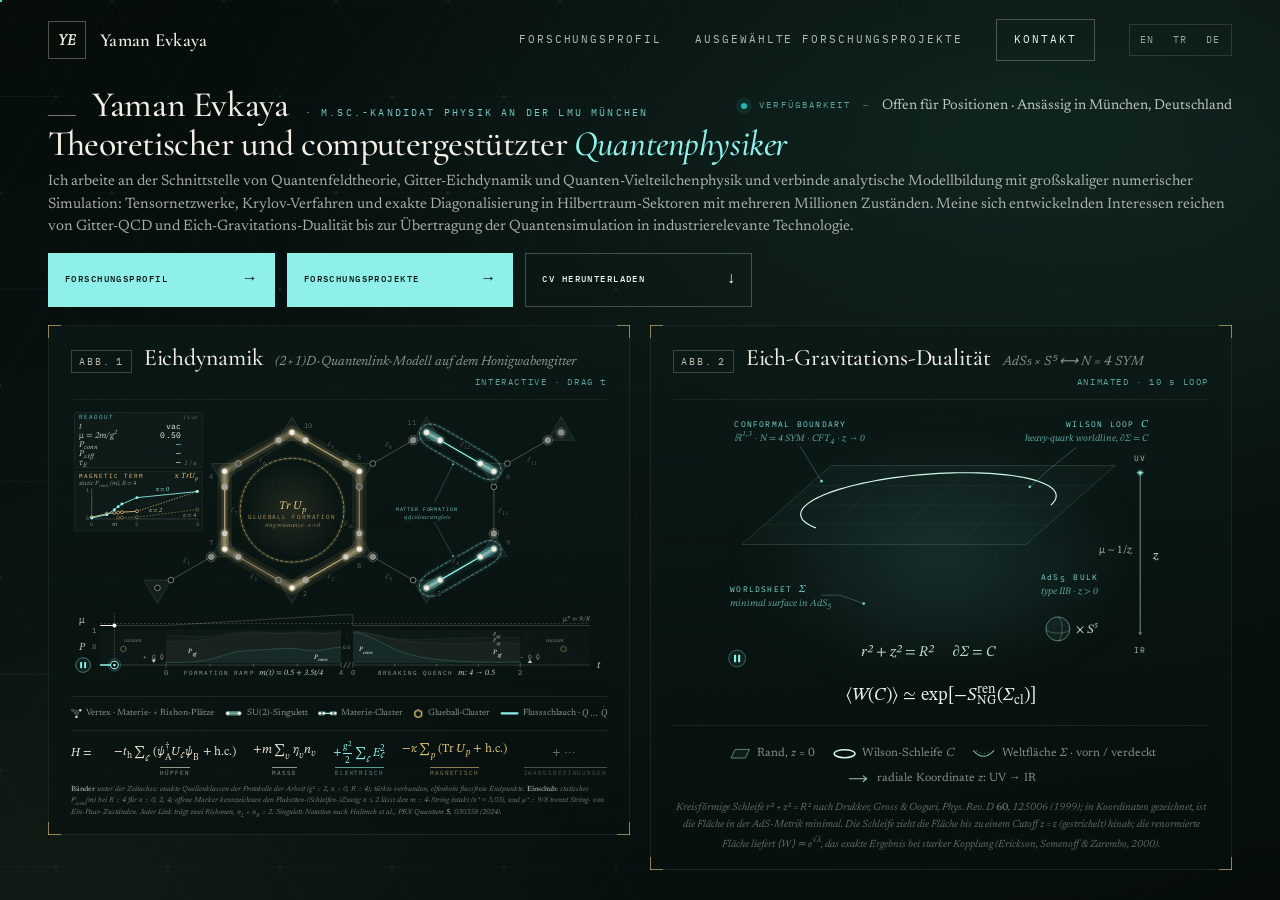
==== de/index.html @ 21b68037 "One-screen landing with EN/TR/DE pages and language switch" ====
<!doctype html>
<html lang="de">
  <head>
    <meta charset="utf-8" />
    <meta name="viewport" content="width=device-width, initial-scale=1" />
    <meta
      name="description"
      content="Yaman Evkaya ist theoretischer und computergestützter Quantenphysiker und arbeitet an nicht-abelscher Gitter-Eichdynamik, Quanten-Vielteilchensimulation und verlässlicher Quantentechnologie."
    />
    <meta name="theme-color" content="#08110f" />
    <meta name="author" content="Yaman Evkaya" />
    <meta property="og:type" content="website" />
    <meta property="og:locale" content="de_DE" />
    <meta property="og:title" content="Yaman Evkaya — Quantenphysik & Wissenschaftliches Rechnen" />
    <meta
      property="og:description"
      content="Forschung zu Gitter-Eichdynamik, Tensornetzwerken, Quanteninformation und wissenschaftlichem Rechnen."
    />
    <meta property="og:url" content="https://yevkaya.com/de/" />
    <meta property="og:image" content="https://yevkaya.com/assets/images/social-card.png" />
    <link rel="alternate" hreflang="en" href="https://yevkaya.com/" />
    <link rel="alternate" hreflang="tr" href="https://yevkaya.com/tr/" />
    <link rel="alternate" hreflang="de" href="https://yevkaya.com/de/" />
    <link rel="alternate" hreflang="x-default" href="https://yevkaya.com/" />
    <link rel="canonical" href="https://yevkaya.com/de/" />
    <meta property="og:image:width" content="1200" />
    <meta property="og:image:height" content="630" />
    <meta name="twitter:card" content="summary_large_image" />
    <title>Yaman Evkaya — Theoretische & Computergestützte Quantenphysik</title>
    <link rel="icon" href="../assets/images/favicon.svg" type="image/svg+xml" />
    <link rel="icon" href="../assets/images/favicon-32.png" type="image/png" sizes="32x32" />
    <link rel="apple-touch-icon" href="../assets/images/apple-touch-icon.png" />
    <link rel="stylesheet" href="../styles.css?v=20261109-1" />
    <script type="application/ld+json">
      {
        "@context": "https://schema.org",
        "@type": "Person",
        "name": "Yaman Evkaya",
        "jobTitle": "Theoretischer und computergestützter Quantenphysiker",
        "affiliation": {
          "@type": "CollegeOrUniversity",
          "name": "Ludwig-Maximilians-Universität München"
        },
        "sameAs": [
          "https://github.com/yevkaya",
          "https://www.linkedin.com/in/yevkaya"
        ],
        "knowsAbout": [
          "Quanten-Vielteilchenphysik",
          "Gittereichtheorie",
          "Tensornetzwerke",
          "Quantensimulation",
          "Quanteninformation",
          "Wissenschaftliches Rechnen"
        ]
      }
    </script>
  </head>
  <body>
    <a class="skip-link" href="#main">Zum Inhalt springen</a>
    <div class="page-progress" aria-hidden="true"><span></span></div>

    <header class="site-header" data-header>
      <a class="wordmark" href="#top" aria-label="Yaman Evkaya, Startseite">
        <span class="wordmark-mark" aria-hidden="true">YE</span>
        <span class="wordmark-text">Yaman Evkaya</span>
      </a>
      <button class="menu-toggle" type="button" aria-expanded="false" aria-controls="site-nav"><span></span><span></span><span></span> <span class="sr-only">Navigation öffnen</span></button>
      <nav id="site-nav" class="site-nav" aria-label="Hauptnavigation">
        <a href="#profile">Forschungsprofil</a>
        <a href="#work">Ausgewählte Forschungsprojekte</a>
        <a class="nav-cta" href="#contact" data-contact aria-haspopup="dialog">Kontakt</a>
        <div class="lang-switch" aria-label="Sprache"><a href="../" lang="en" hreflang="en">EN</a><a href="../tr/" lang="tr" hreflang="tr">TR</a><a href="../de/" lang="de" hreflang="de" aria-current="page">DE</a></div>
      </nav>
    </header>

    <main id="main">
      <section class="hero" id="top" aria-labelledby="hero-title">
        <canvas class="lattice-canvas" aria-hidden="true"></canvas>
        <div class="hero-grid shell">
          <div class="hero-copy reveal">
            <p class="eyebrow"><span aria-hidden="true"></span> <strong>Yaman Evkaya</strong> <small>· M.Sc.-Kandidat Physik an der LMU München</small></p>
            <h1 id="hero-title">Theoretischer und computergestützter <em>Quantenphysiker</em></h1>
            <p class="hero-intro">Ich arbeite an der Schnittstelle von Quantenfeldtheorie, Gitter-Eichdynamik und Quanten-Vielteilchenphysik und verbinde analytische Modellbildung mit großskaliger numerischer Simulation: Tensornetzwerke, Krylov-Verfahren und exakte Diagonalisierung in Hilbertraum-Sektoren mit mehreren Millionen Zuständen. Meine sich entwickelnden Interessen reichen von Gitter-QCD und Eich-Gravitations-Dualität bis zur Übertragung der Quantensimulation in industrierelevante Technologie.</p>
            <div class="hero-actions">
              <a class="button button-primary" href="#profile">Forschungsprofil <span aria-hidden="true">→</span></a>
              <a class="button button-primary" href="#work">Forschungsprojekte <span aria-hidden="true">→</span></a>
              <a class="button button-ghost" href="../assets/documents/Yaman-Evkaya-CV.pdf" target="_blank" rel="noopener">CV herunterladen <span aria-hidden="true">↓</span></a>
            </div>
            <p class="hero-status"><span class="signal-dot" aria-hidden="true"></span><span class="hero-status-k">Verfügbarkeit</span><span>Offen für Positionen · Ansässig in München, Deutschland</span></p>
          </div>

          <div class="hero-theory-visual reveal" aria-label="Forschungsschemata: endliche Eichdynamik und Holographie">
            <section class="theory-panel flux-block" aria-labelledby="flux-panel-title">
              <header class="diagram-header">
                <p class="diagram-eyebrow">Abb.&#8201;1</p>
                <h3 id="flux-panel-title">Eichdynamik</h3>
                <p class="diagram-context">(2+1)D-Quantenlink-Modell auf dem Honigwabengitter</p>
              </header>
              <figure class="flux-c2">
                <div class="f1-stage"><svg class="f1-layer f1-under" viewBox="0 0 620 322" aria-hidden="true" focusable="false"><defs><radialGradient id="f1-plaq-g"><stop offset="0" stop-color="#e2c27e" stop-opacity=".12"/><stop offset="1" stop-color="#e2c27e" stop-opacity="0"/></radialGradient></defs><g id="f1-rgA" class="f1-rg" style="opacity:0.000"><circle cx="255.66" cy="115.87" r="58" fill="url(#f1-plaq-g)"/><path class="f1-rg-g1" d="M177.83 160.81 L255.66 205.74 L333.49 160.81 L333.49 70.94 L255.66 26 L177.83 70.94 L177.83 160.81 Z"/><path class="f1-rg-g2" d="M177.83 160.81 L255.66 205.74 L333.49 160.81 L333.49 70.94 L255.66 26 L177.83 70.94 L177.83 160.81 Z"/></g><g id="f1-rgB" class="f1-rg" style="opacity:0.000"><circle cx="411.32" cy="115.87" r="58" fill="url(#f1-plaq-g)"/><path class="f1-rg-g1" d="M333.49 160.81 L411.32 205.74 L489.15 160.81 L489.15 70.94 L411.32 26 L333.49 70.94 L333.49 160.81 Z"/><path class="f1-rg-g2" d="M333.49 160.81 L411.32 205.74 L489.15 160.81 L489.15 70.94 L411.32 26 L333.49 70.94 L333.49 160.81 Z"/></g><g class="f1-bondglow"><g id="f1-kg6" class="f1-kg" style="opacity:0.000"><path class="f1-kg1" d="M193.42 61.94 L240.07 35"/><path class="f1-kg2" d="M193.42 61.94 L240.07 35"/></g><g id="f1-kg4" class="f1-kg" style="opacity:0.000"><path class="f1-kg1" d="M426.91 196.74 L473.56 169.8"/><path class="f1-kg2" d="M426.91 196.74 L473.56 169.8"/></g></g></svg><svg class="f1-layer f1-tglow" viewBox="0 0 620 322" aria-hidden="true" focusable="false" id="f1-tube" style="opacity:0.202"><g id="f1-kg1" class="f1-kg" style="opacity:1.000"><path class="f1-kg1" d="M115.59 196.74 L162.24 169.8"/><path class="f1-kg2" d="M115.59 196.74 L162.24 169.8"/></g><g id="f1-kg3" class="f1-kg" style="opacity:0.000"><path class="f1-kg1" d="M240.07 196.74 L193.42 169.8"/><path class="f1-kg2" d="M240.07 196.74 L193.42 169.8"/></g><g id="f1-kg2" class="f1-kg" style="opacity:1.000"><path class="f1-kg1" d="M271.25 196.74 L317.9 169.8"/><path class="f1-kg2" d="M271.25 196.74 L317.9 169.8"/></g><g id="f1-kg10" class="f1-kg" style="opacity:0.000"><path class="f1-kg1" d="M333.49 88.94 L333.49 142.81"/><path class="f1-kg2" d="M333.49 88.94 L333.49 142.81"/></g><g id="f1-kg8" class="f1-kg" style="opacity:1.000"><path class="f1-kg1" d="M349.08 61.94 L395.73 35"/><path class="f1-kg2" d="M349.08 61.94 L395.73 35"/></g><g id="f1-kg12" class="f1-kg" style="opacity:0.000"><path class="f1-kg1" d="M473.56 61.94 L426.91 35"/><path class="f1-kg2" d="M473.56 61.94 L426.91 35"/></g><g id="f1-kg11" class="f1-kg" style="opacity:1.000"><path class="f1-kg1" d="M504.74 61.94 L551.39 35"/><path class="f1-kg2" d="M504.74 61.94 L551.39 35"/></g></svg><svg class="f1" viewBox="0 0 620 322" role="group" aria-labelledby="f1-title" aria-describedby="f1-desc"><title id="f1-title">Fig. 1 — colour-singlet clusters, flux-tube formation and string breaking on the C2 patch</title><desc id="f1-desc">Interactive figure on the C2 honeycomb patch in the colour-singlet notation of Halimeh et al. (PRX Quantum 5, 030358, 2024): each vertex is a triangle of sites with the matter site in the centre and one rishon site per link end at the corners; a lobe joining two sites of a vertex is an SU(2) colour singlet, a halo marks a doubly occupied site. A draggable time axis runs through a full cycle. In the vacuum a glueball cluster, six singlets around one hexagon swapped between two coverings by the plaquette term Tr U_p, sits next to two matter clusters, quark-antiquark singlet pairs across one link. Static sources Q and Q-bar are then placed by hand at the two tips; they pin the ring into matter clusters. During the formation ramp m(t) = 0.5 + 3.5 t/4 the off-corridor clusters annihilate and the corridor clusters join, pair by pair, into one flux tube: a chain of rishon singlets from Q to Q-bar. After the breaking quench m: 4 to 0.5 a vacuum pair cuts the chain, the pieces shrink onto the screened sources, the matter clusters return; once the sources are removed the glueball cluster resonates again. Under the axis, stacked bands give the exact source-class probabilities of the thesis protocols at R = 4; an inset shows the static connection probability for plaquette couplings kappa = 0, 2, 4.</desc><defs><radialGradient id="f1-burst-g"><stop offset="0" stop-color="#f2fffd" stop-opacity=".95"/><stop offset=".4" stop-color="#8ff0ea" stop-opacity=".35"/><stop offset="1" stop-color="#8ff0ea" stop-opacity="0"/></radialGradient><clipPath id="f1-elapsed"><rect id="f1-elapsed-r" x="31" y="230" width="420.88" height="70"/></clipPath></defs><g class="f1-ro"><rect class="f1-panel" x="4" y="3" width="148" height="64" rx="1.5"/><text class="f1-ro-h" x="9" y="10.2" text-anchor="start">READOUT</text><text class="f1-ro-hs" x="147" y="10.2" text-anchor="end">live</text><text class="f1-ro-k" x="9" y="21.5" text-anchor="start">t</text><text class="f1-ro-v" x="128" y="21.5" text-anchor="end" id="f1-ro-t">1.30</text><text class="f1-ro-k" x="9" y="32.1" text-anchor="start">µ = 2m/g<tspan class="f1-sub" dy="-4.4">2</tspan><tspan dy="4.4"> </tspan></text><text class="f1-ro-v" x="128" y="32.1" text-anchor="end" id="f1-ro-mu">0.50</text><text class="f1-ro-k" x="9" y="42.7" text-anchor="start">P<tspan class="f1-sub" dy="2.6">conn</tspan><tspan dy="-2.6"> </tspan></text><text class="f1-ro-v f1-ro-vc" x="128" y="42.7" text-anchor="end" id="f1-ro-pc">0.061</text><text class="f1-ro-k" x="9" y="53.3" text-anchor="start">P<tspan class="f1-sub" dy="2.6">≥1ff</tspan><tspan dy="-2.6"> </tspan></text><text class="f1-ro-v f1-ro-vf" x="128" y="53.3" text-anchor="end" id="f1-ro-pf">0.707</text><text class="f1-ro-k" x="9" y="63.9" text-anchor="start">τ<tspan class="f1-sub" dy="2.6">E</tspan><tspan dy="-2.6"> </tspan></text><text class="f1-ro-v" x="128" y="63.9" text-anchor="end" id="f1-ro-tau">0.235</text><text class="f1-ro-u" x="131" y="63.9" text-anchor="start">J/a</text></g><g class="f1-kin"><rect class="f1-panel" x="4" y="71" width="148" height="69" rx="1.5"/><text class="f1-kin-h" x="9" y="78.5" text-anchor="start">MAGNETIC TERM</text><text class="f1-kin-hm" x="147" y="78.5" text-anchor="end">κ TrU<tspan class="f1-sub" dy="2.6">p</tspan><tspan dy="-2.6"> </tspan></text><text class="f1-kin-s" x="9" y="87" text-anchor="start">static P<tspan class="f1-sub" dy="2.6">conn</tspan><tspan dy="-2.6"> </tspan>(m), R = 4</text><path class="f1-kin-ax" d="M24 92 L24 126 L146 126"/><path class="f1-kin-half" d="M24 109 L146 109"/><text class="f1-kin-n" x="21" y="94.4" text-anchor="end">1</text><text class="f1-kin-n" x="21" y="127.6" text-anchor="end">0</text><path class="f1-kin-ax" d="M24 126 L24 128"/><text class="f1-kin-n" x="24" y="134.5" text-anchor="middle">½</text><path class="f1-kin-ax" d="M76.29 126 L76.29 128"/><text class="f1-kin-n" x="76.29" y="134.5" text-anchor="middle">2</text><path class="f1-kin-ax" d="M146 126 L146 128"/><text class="f1-kin-n" x="146" y="134.5" text-anchor="middle">4</text><text class="f1-kin-m" x="50.14" y="134.5" text-anchor="middle">m</text><path class="f1-kin-k4" d="M54.5 124.43 L58.86 124.4"/><path class="f1-kin-k4" d="M58.86 124.4 L76.29 123.97"/><path class="f1-kin-k4" d="M76.29 123.97 L146 115.19"/><circle class="f1-kin-k4-d is-p" cx="54.5" cy="124.43" r="1.7"/><circle class="f1-kin-k4-d is-p" cx="58.86" cy="124.4" r="1.7"/><circle class="f1-kin-k4-d is-p" cx="76.29" cy="123.97" r="1.7"/><circle class="f1-kin-k4-d is-p" cx="146" cy="115.19" r="1.7"/><path class="f1-kin-k2" d="M24 123.93 L41.43 119.89"/><path class="f1-kin-k2" d="M41.43 119.89 L50.14 118.96"/><path class="f1-kin-k2" d="M50.14 118.96 L54.5 118.57"/><path class="f1-kin-k2" d="M54.5 118.57 L58.86 118.22"/><path class="f1-kin-k2" d="M58.86 118.22 L76.29 117.14"/><path class="f1-kin-k2 is-switch" d="M76.29 117.14 L146 94.33"/><circle class="f1-kin-k2-d is-p" cx="24" cy="123.93" r="1.7"/><circle class="f1-kin-k2-d is-p" cx="41.43" cy="119.89" r="1.7"/><circle class="f1-kin-k2-d is-p" cx="50.14" cy="118.96" r="1.7"/><circle class="f1-kin-k2-d is-p" cx="54.5" cy="118.57" r="1.7"/><circle class="f1-kin-k2-d is-p" cx="58.86" cy="118.22" r="1.7"/><circle class="f1-kin-k2-d is-p" cx="76.29" cy="117.14" r="1.7"/><circle class="f1-kin-k2-d is-e" cx="146" cy="94.33" r="1.7"/><path class="f1-kin-k0" d="M24 125.01 L41.43 121.12"/><path class="f1-kin-k0" d="M41.43 121.12 L50.14 115.29"/><path class="f1-kin-k0" d="M50.14 115.29 L54.5 111.87"/><path class="f1-kin-k0" d="M54.5 111.87 L58.86 108.82"/><path class="f1-kin-k0" d="M58.86 108.82 L76.29 101.38"/><path class="f1-kin-k0" d="M76.29 101.38 L146 94.32"/><circle class="f1-kin-k0-d is-e" cx="24" cy="125.01" r="1.7"/><circle class="f1-kin-k0-d is-e" cx="41.43" cy="121.12" r="1.7"/><circle class="f1-kin-k0-d is-e" cx="50.14" cy="115.29" r="1.7"/><circle class="f1-kin-k0-d is-e" cx="54.5" cy="111.87" r="1.7"/><circle class="f1-kin-k0-d is-e" cx="58.86" cy="108.82" r="1.7"/><circle class="f1-kin-k0-d is-e" cx="76.29" cy="101.38" r="1.7"/><circle class="f1-kin-k0-d is-e" cx="146" cy="94.32" r="1.7"/><text class="f1-kin-l f1-kin-l0" x="105.91" y="94.24" text-anchor="middle">κ = 0</text><text class="f1-kin-l f1-kin-l2" x="97.2" y="117.5" text-anchor="middle">κ = 2</text><text class="f1-kin-l f1-kin-l4" x="144.5" y="123.79" text-anchor="end">κ = 4</text><path id="f1-kin-mk" class="f1-kin-mk" d="M24 91 L24 126"/></g><g class="f1-tris"><path class="f1-tri" d="M84.41 196.74 L115.59 196.74 L100 223.74 Z"/><path class="f1-tri" d="M177.83 142.81 L162.24 169.81 L193.42 169.81 Z"/><path class="f1-tri" d="M240.07 196.74 L271.25 196.74 L255.66 223.74 Z"/><path class="f1-tri" d="M333.49 142.81 L317.9 169.81 L349.08 169.81 Z"/><path class="f1-tri" d="M395.73 196.74 L426.91 196.74 L411.32 223.74 Z"/><path class="f1-tri" d="M489.15 142.81 L473.56 169.81 L504.74 169.81 Z"/><path class="f1-tri" d="M162.24 61.94 L193.42 61.94 L177.83 88.94 Z"/><path class="f1-tri" d="M317.9 61.94 L349.08 61.94 L333.49 88.94 Z"/><path class="f1-tri" d="M473.56 61.94 L504.74 61.94 L489.15 88.94 Z"/><path class="f1-tri" d="M255.66 8 L240.07 35 L271.25 35 Z"/><path class="f1-tri" d="M411.32 8 L395.73 35 L426.91 35 Z"/><path class="f1-tri" d="M566.98 8 L551.39 35 L582.57 35 Z"/></g><g class="f1-links"><path class="f1-lk" d="M115.59 196.74 L162.24 169.8"/><path class="f1-lk" d="M240.07 196.74 L193.42 169.8"/><path class="f1-lk" d="M271.25 196.74 L317.9 169.8"/><path class="f1-lk" d="M395.73 196.74 L349.08 169.8"/><path class="f1-lk" d="M426.91 196.74 L473.56 169.8"/><path class="f1-lk" d="M177.83 88.94 L177.83 142.81"/><path class="f1-lk" d="M333.49 88.94 L333.49 142.81"/><path class="f1-lk" d="M489.15 88.94 L489.15 142.81"/><path class="f1-lk" d="M193.42 61.94 L240.07 35"/><path class="f1-lk" d="M317.9 61.94 L271.25 35"/><path class="f1-lk" d="M349.08 61.94 L395.73 35"/><path class="f1-lk" d="M473.56 61.94 L426.91 35"/><path class="f1-lk" d="M504.74 61.94 L551.39 35"/></g><g class="f1-aks"><path id="f1-ak1t" class="f1-ak f1-ak-t" d="M115.59 196.74 L162.24 169.8" style="opacity:1.000"/><path id="f1-ak3t" class="f1-ak f1-ak-t" d="M240.07 196.74 L193.42 169.8" style="opacity:0.000"/><path id="f1-ak2t" class="f1-ak f1-ak-t" d="M271.25 196.74 L317.9 169.8" style="opacity:1.000"/><path id="f1-ak10t" class="f1-ak f1-ak-t" d="M333.49 88.94 L333.49 142.81" style="opacity:0.000"/><path id="f1-ak8t" class="f1-ak f1-ak-t" d="M349.08 61.94 L395.73 35" style="opacity:1.000"/><path id="f1-ak12t" class="f1-ak f1-ak-t" d="M473.56 61.94 L426.91 35" style="opacity:0.000"/><path id="f1-ak11t" class="f1-ak f1-ak-t" d="M504.74 61.94 L551.39 35" style="opacity:1.000"/><path id="f1-ak6t" class="f1-ak f1-ak-t" d="M193.42 61.94 L240.07 35" style="opacity:0.000"/><path id="f1-ak4t" class="f1-ak f1-ak-t" d="M426.91 196.74 L473.56 169.8" style="opacity:0.000"/><path id="f1-ak3g" class="f1-ak f1-ak-g" d="M240.07 196.74 L193.42 169.8" style="opacity:0.000"/><path id="f1-ak2g" class="f1-ak f1-ak-g" d="M271.25 196.74 L317.9 169.8" style="opacity:0.000"/><path id="f1-ak10g" class="f1-ak f1-ak-g" d="M333.49 88.94 L333.49 142.81" style="opacity:0.000"/><path id="f1-ak9g" class="f1-ak f1-ak-g" d="M317.9 61.94 L271.25 35" style="opacity:0.000"/><path id="f1-ak6g" class="f1-ak f1-ak-g" d="M193.42 61.94 L240.07 35" style="opacity:0.000"/><path id="f1-ak7g" class="f1-ak f1-ak-g" d="M177.83 88.94 L177.83 142.81" style="opacity:0.000"/><path id="f1-ak4g" class="f1-ak f1-ak-g" d="M426.91 196.74 L473.56 169.8" style="opacity:0.000"/><path id="f1-ak12g" class="f1-ak f1-ak-g" d="M473.56 61.94 L426.91 35" style="opacity:0.000"/><path id="f1-ak5g" class="f1-ak f1-ak-g" d="M395.73 196.74 L349.08 169.8" style="opacity:0.000"/><path id="f1-ak13g" class="f1-ak f1-ak-g" d="M489.15 88.94 L489.15 142.81" style="opacity:0.000"/><path id="f1-ak8g" class="f1-ak f1-ak-g" d="M349.08 61.94 L395.73 35" style="opacity:0.000"/></g><g id="f1-lflash" class="f1-lflash" style="opacity:0.000"><path class="f1-link-flash" d="M115.59 196.74 L162.24 169.8"/><path class="f1-link-flash" d="M240.07 196.74 L193.42 169.8"/><path class="f1-link-flash" d="M271.25 196.74 L317.9 169.8"/><path class="f1-link-flash" d="M395.73 196.74 L349.08 169.8"/><path class="f1-link-flash" d="M426.91 196.74 L473.56 169.8"/><path class="f1-link-flash" d="M177.83 88.94 L177.83 142.81"/><path class="f1-link-flash" d="M333.49 88.94 L333.49 142.81"/><path class="f1-link-flash" d="M489.15 88.94 L489.15 142.81"/><path class="f1-link-flash" d="M193.42 61.94 L240.07 35"/><path class="f1-link-flash" d="M317.9 61.94 L271.25 35"/><path class="f1-link-flash" d="M349.08 61.94 L395.73 35"/><path class="f1-link-flash" d="M473.56 61.94 L426.91 35"/><path class="f1-link-flash" d="M504.74 61.94 L551.39 35"/></g><g id="f1-iflash" class="f1-iflash" style="opacity:0.000"><path class="f1-link-iflash" d="M115.59 196.74 L162.24 169.8"/><path class="f1-link-iflash" d="M271.25 196.74 L317.9 169.8"/><path class="f1-link-iflash" d="M349.08 61.94 L395.73 35"/><path class="f1-link-iflash" d="M504.74 61.94 L551.39 35"/></g><g id="f1-wflash" class="f1-iflash" style="opacity:0.000"><path class="f1-link-iflash" d="M115.59 196.74 L162.24 169.8"/><path class="f1-link-iflash" d="M240.07 196.74 L193.42 169.8"/><path class="f1-link-iflash" d="M271.25 196.74 L317.9 169.8"/><path class="f1-link-iflash" d="M333.49 88.94 L333.49 142.81"/><path class="f1-link-iflash" d="M349.08 61.94 L395.73 35"/><path class="f1-link-iflash" d="M473.56 61.94 L426.91 35"/><path class="f1-link-iflash" d="M504.74 61.94 L551.39 35"/></g><g class="f1-lobes"><g id="f1-lb-2a"><g id="f1-lb-2a-t" class="f1-lb f1-lb-t" style="opacity:1.000"><path class="f1-lo" d="M271.25 196.74L255.66 205.74"/><path class="f1-lm" d="M271.25 196.74L255.66 205.74"/><path class="f1-lc" d="M271.25 196.74L255.66 205.74"/></g><g id="f1-lb-2a-g" class="f1-lb f1-lb-g" style="opacity:0.000"><path class="f1-lo" d="M271.25 196.74L255.66 205.74"/><path class="f1-lm" d="M271.25 196.74L255.66 205.74"/><path class="f1-lc" d="M271.25 196.74L255.66 205.74"/></g></g><g id="f1-lb-7a"><g id="f1-lb-7a-t" class="f1-lb f1-lb-t" style="opacity:1.000"><path class="f1-lo" d="M162.24 169.80L177.83 160.81"/><path class="f1-lm" d="M162.24 169.80L177.83 160.81"/><path class="f1-lc" d="M162.24 169.80L177.83 160.81"/></g><g id="f1-lb-7a-g" class="f1-lb f1-lb-g" style="opacity:0.000"><path class="f1-lo" d="M162.24 169.80L177.83 160.81"/><path class="f1-lm" d="M162.24 169.80L177.83 160.81"/><path class="f1-lc" d="M162.24 169.80L177.83 160.81"/></g></g><g id="f1-lb-5a"><g id="f1-lb-5a-t" class="f1-lb f1-lb-t" style="opacity:1.000"><path class="f1-lo" d="M349.08 61.94L333.49 70.94"/><path class="f1-lm" d="M349.08 61.94L333.49 70.94"/><path class="f1-lc" d="M349.08 61.94L333.49 70.94"/></g><g id="f1-lb-5a-g" class="f1-lb f1-lb-g" style="opacity:0.000"><path class="f1-lo" d="M349.08 61.94L333.49 70.94"/><path class="f1-lm" d="M349.08 61.94L333.49 70.94"/><path class="f1-lc" d="M349.08 61.94L333.49 70.94"/></g></g><g id="f1-lb-8a"><g id="f1-lb-8a-t" class="f1-lb f1-lb-t" style="opacity:1.000"><path class="f1-lo" d="M317.90 169.80L333.49 160.81"/><path class="f1-lm" d="M317.90 169.80L333.49 160.81"/><path class="f1-lc" d="M317.90 169.80L333.49 160.81"/></g><g id="f1-lb-8a-g" class="f1-lb f1-lb-g" style="opacity:0.000"><path class="f1-lo" d="M317.90 169.80L333.49 160.81"/><path class="f1-lm" d="M317.90 169.80L333.49 160.81"/><path class="f1-lc" d="M317.90 169.80L333.49 160.81"/></g></g><g id="f1-lb-4a"><g id="f1-lb-4a-t" class="f1-lb f1-lb-t" style="opacity:0.000"><path class="f1-lo" d="M177.83 70.94L193.42 61.94"/><path class="f1-lm" d="M177.83 70.94L193.42 61.94"/><path class="f1-lc" d="M177.83 70.94L193.42 61.94"/></g><g id="f1-lb-4a-g" class="f1-lb f1-lb-g" style="opacity:0.000"><path class="f1-lo" d="M177.83 70.94L193.42 61.94"/><path class="f1-lm" d="M177.83 70.94L193.42 61.94"/><path class="f1-lc" d="M177.83 70.94L193.42 61.94"/></g></g><g id="f1-lb-10a"><g id="f1-lb-10a-t" class="f1-lb f1-lb-t" style="opacity:0.000"><path class="f1-lo" d="M255.66 26.00L240.07 35.00"/><path class="f1-lm" d="M255.66 26.00L240.07 35.00"/><path class="f1-lc" d="M255.66 26.00L240.07 35.00"/></g><g id="f1-lb-10a-g" class="f1-lb f1-lb-g" style="opacity:0.000"><path class="f1-lo" d="M255.66 26.00L240.07 35.00"/><path class="f1-lm" d="M255.66 26.00L240.07 35.00"/><path class="f1-lc" d="M255.66 26.00L240.07 35.00"/></g></g><g id="f1-lb-2b"><g id="f1-lb-2b-g" class="f1-lb f1-lb-g" style="opacity:0.000"><path class="f1-lo" d="M255.66 205.74L271.25 196.74"/><path class="f1-lm" d="M255.66 205.74L271.25 196.74"/><path class="f1-lc" d="M255.66 205.74L271.25 196.74"/></g></g><g id="f1-lb-8b"><g id="f1-lb-8b-g" class="f1-lb f1-lb-g" style="opacity:0.000"><path class="f1-lo" d="M333.49 160.81L317.90 169.80"/><path class="f1-lm" d="M333.49 160.81L317.90 169.80"/><path class="f1-lc" d="M333.49 160.81L317.90 169.80"/></g></g><g id="f1-lb-5b"><g id="f1-lb-5b-g" class="f1-lb f1-lb-g" style="opacity:0.000"><path class="f1-lo" d="M333.49 70.94L317.90 61.94"/><path class="f1-lm" d="M333.49 70.94L317.90 61.94"/><path class="f1-lc" d="M333.49 70.94L317.90 61.94"/></g></g><g id="f1-lb-10b"><g id="f1-lb-10b-g" class="f1-lb f1-lb-g" style="opacity:0.000"><path class="f1-lo" d="M255.66 26.00L271.25 35.00"/><path class="f1-lm" d="M255.66 26.00L271.25 35.00"/><path class="f1-lc" d="M255.66 26.00L271.25 35.00"/></g></g><g id="f1-lb-4b"><g id="f1-lb-4b-g" class="f1-lb f1-lb-g" style="opacity:0.000"><path class="f1-lo" d="M177.83 70.94L177.83 88.94"/><path class="f1-lm" d="M177.83 70.94L177.83 88.94"/><path class="f1-lc" d="M177.83 70.94L177.83 88.94"/></g></g><g id="f1-lb-7b"><g id="f1-lb-7b-g" class="f1-lb f1-lb-g" style="opacity:0.000"><path class="f1-lo" d="M177.83 160.81L177.83 142.81"/><path class="f1-lm" d="M177.83 160.81L177.83 142.81"/><path class="f1-lc" d="M177.83 160.81L177.83 142.81"/></g></g><g id="f1-lb-3a"><g id="f1-lb-3a-t" class="f1-lb f1-lb-t" style="opacity:0.000"><path class="f1-lo" d="M411.32 205.74L426.91 196.74"/><path class="f1-lm" d="M411.32 205.74L426.91 196.74"/><path class="f1-lc" d="M411.32 205.74L426.91 196.74"/></g><g id="f1-lb-3a-g" class="f1-lb f1-lb-g" style="opacity:0.000"><path class="f1-lo" d="M411.32 205.74L426.91 196.74"/><path class="f1-lm" d="M411.32 205.74L426.91 196.74"/><path class="f1-lc" d="M411.32 205.74L426.91 196.74"/></g></g><g id="f1-lb-9a"><g id="f1-lb-9a-t" class="f1-lb f1-lb-t" style="opacity:0.000"><path class="f1-lo" d="M489.15 160.81L473.56 169.80"/><path class="f1-lm" d="M489.15 160.81L473.56 169.80"/><path class="f1-lc" d="M489.15 160.81L473.56 169.80"/></g><g id="f1-lb-9a-g" class="f1-lb f1-lb-g" style="opacity:0.000"><path class="f1-lo" d="M489.15 160.81L473.56 169.80"/><path class="f1-lm" d="M489.15 160.81L473.56 169.80"/><path class="f1-lc" d="M489.15 160.81L473.56 169.80"/></g></g><g id="f1-lb-6a"><g id="f1-lb-6a-t" class="f1-lb f1-lb-t" style="opacity:1.000"><path class="f1-lo" d="M504.74 61.94L489.15 70.94"/><path class="f1-lm" d="M504.74 61.94L489.15 70.94"/><path class="f1-lc" d="M504.74 61.94L489.15 70.94"/></g><g id="f1-lb-6a-g" class="f1-lb f1-lb-g" style="opacity:0.000"><path class="f1-lo" d="M504.74 61.94L489.15 70.94"/><path class="f1-lm" d="M504.74 61.94L489.15 70.94"/><path class="f1-lc" d="M504.74 61.94L489.15 70.94"/></g></g><g id="f1-lb-11a"><g id="f1-lb-11a-t" class="f1-lb f1-lb-t" style="opacity:1.000"><path class="f1-lo" d="M395.73 35.00L411.32 26.00"/><path class="f1-lm" d="M395.73 35.00L411.32 26.00"/><path class="f1-lc" d="M395.73 35.00L411.32 26.00"/></g><g id="f1-lb-11a-g" class="f1-lb f1-lb-g" style="opacity:0.000"><path class="f1-lo" d="M395.73 35.00L411.32 26.00"/><path class="f1-lm" d="M395.73 35.00L411.32 26.00"/><path class="f1-lc" d="M395.73 35.00L411.32 26.00"/></g></g><g id="f1-lb-3b"><g id="f1-lb-3b-g" class="f1-lb f1-lb-g" style="opacity:0.000"><path class="f1-lo" d="M411.32 205.74L395.73 196.74"/><path class="f1-lm" d="M411.32 205.74L395.73 196.74"/><path class="f1-lc" d="M411.32 205.74L395.73 196.74"/></g></g><g id="f1-lb-8c"><g id="f1-lb-8c-g" class="f1-lb f1-lb-g" style="opacity:0.000"><path class="f1-lo" d="M333.49 160.81L349.08 169.80"/><path class="f1-lm" d="M333.49 160.81L349.08 169.80"/><path class="f1-lc" d="M333.49 160.81L349.08 169.80"/></g></g><g id="f1-lb-6b"><g id="f1-lb-6b-g" class="f1-lb f1-lb-g" style="opacity:0.000"><path class="f1-lo" d="M489.15 70.94L489.15 88.94"/><path class="f1-lm" d="M489.15 70.94L489.15 88.94"/><path class="f1-lc" d="M489.15 70.94L489.15 88.94"/></g></g><g id="f1-lb-9b"><g id="f1-lb-9b-g" class="f1-lb f1-lb-g" style="opacity:0.000"><path class="f1-lo" d="M489.15 160.81L489.15 142.81"/><path class="f1-lm" d="M489.15 160.81L489.15 142.81"/><path class="f1-lc" d="M489.15 160.81L489.15 142.81"/></g></g><g id="f1-lb-5c"><g id="f1-lb-5c-g" class="f1-lb f1-lb-g" style="opacity:0.000"><path class="f1-lo" d="M333.49 70.94L349.08 61.94"/><path class="f1-lm" d="M333.49 70.94L349.08 61.94"/><path class="f1-lc" d="M333.49 70.94L349.08 61.94"/></g></g><g id="f1-lb-11b"><g id="f1-lb-11b-g" class="f1-lb f1-lb-g" style="opacity:0.000"><path class="f1-lo" d="M411.32 26.00L395.73 35.00"/><path class="f1-lm" d="M411.32 26.00L395.73 35.00"/><path class="f1-lc" d="M411.32 26.00L395.73 35.00"/></g></g><g id="f1-lb-L1"><g id="f1-lb-L1-i" class="f1-lb f1-lb-i" style="opacity:0.000"><path class="f1-lo" d="M84.41 196.74L115.59 196.74"/><path class="f1-lm" d="M84.41 196.74L115.59 196.74"/><path class="f1-lc" d="M84.41 196.74L115.59 196.74"/></g><g id="f1-lb-L1-t" class="f1-lb f1-lb-t" style="opacity:1.000"><path class="f1-lo" d="M84.41 196.74L115.59 196.74"/><path class="f1-lm" d="M84.41 196.74L115.59 196.74"/><path class="f1-lc" d="M84.41 196.74L115.59 196.74"/></g></g><g id="f1-lb-L12"><g id="f1-lb-L12-i" class="f1-lb f1-lb-i" style="opacity:0.000"><path class="f1-lo" d="M582.57 35.00L551.39 35.00"/><path class="f1-lm" d="M582.57 35.00L551.39 35.00"/><path class="f1-lc" d="M582.57 35.00L551.39 35.00"/></g><g id="f1-lb-L12-t" class="f1-lb f1-lb-t" style="opacity:1.000"><path class="f1-lo" d="M582.57 35.00L551.39 35.00"/><path class="f1-lm" d="M582.57 35.00L551.39 35.00"/><path class="f1-lc" d="M582.57 35.00L551.39 35.00"/></g></g></g><g class="f1-sites"><g id="f1-s-m1" class="f1-st"><circle class="f1-sh" cx="100" cy="205.74" r="5.6" style="opacity:0.000"/><circle class="f1-sr" cx="100" cy="205.74" r="3.3"/><circle class="f1-sf" cx="100" cy="205.74" r="3.05" style="opacity:0.000"/></g><g id="f1-s-m7" class="f1-st"><circle class="f1-sh" cx="177.83" cy="160.81" r="5.6" style="opacity:0.000"/><circle class="f1-sr" cx="177.83" cy="160.81" r="3.3"/><circle class="f1-sf" cx="177.83" cy="160.81" r="3.05" style="opacity:1.000"/></g><g id="f1-s-m2" class="f1-st"><circle class="f1-sh" cx="255.66" cy="205.74" r="5.6" style="opacity:0.000"/><circle class="f1-sr" cx="255.66" cy="205.74" r="3.3"/><circle class="f1-sf" cx="255.66" cy="205.74" r="3.05" style="opacity:1.000"/></g><g id="f1-s-m8" class="f1-st"><circle class="f1-sh" cx="333.49" cy="160.81" r="5.6" style="opacity:0.000"/><circle class="f1-sr" cx="333.49" cy="160.81" r="3.3"/><circle class="f1-sf" cx="333.49" cy="160.81" r="3.05" style="opacity:1.000"/></g><g id="f1-s-m3" class="f1-st"><circle class="f1-sh" cx="411.32" cy="205.74" r="5.6" style="opacity:0.000"/><circle class="f1-sr" cx="411.32" cy="205.74" r="3.3"/><circle class="f1-sf" cx="411.32" cy="205.74" r="3.05" style="opacity:0.000"/></g><g id="f1-s-m9" class="f1-st"><circle class="f1-sh" cx="489.15" cy="160.81" r="5.6" style="opacity:1.000"/><circle class="f1-sr" cx="489.15" cy="160.81" r="3.3"/><circle class="f1-sf" cx="489.15" cy="160.81" r="3.05" style="opacity:0.550"/></g><g id="f1-s-m4" class="f1-st"><circle class="f1-sh" cx="177.83" cy="70.94" r="5.6" style="opacity:0.000"/><circle class="f1-sr" cx="177.83" cy="70.94" r="3.3"/><circle class="f1-sf" cx="177.83" cy="70.94" r="3.05" style="opacity:0.000"/></g><g id="f1-s-m5" class="f1-st"><circle class="f1-sh" cx="333.49" cy="70.94" r="5.6" style="opacity:0.000"/><circle class="f1-sr" cx="333.49" cy="70.94" r="3.3"/><circle class="f1-sf" cx="333.49" cy="70.94" r="3.05" style="opacity:1.000"/></g><g id="f1-s-m6" class="f1-st"><circle class="f1-sh" cx="489.15" cy="70.94" r="5.6" style="opacity:0.000"/><circle class="f1-sr" cx="489.15" cy="70.94" r="3.3"/><circle class="f1-sf" cx="489.15" cy="70.94" r="3.05" style="opacity:1.000"/></g><g id="f1-s-m10" class="f1-st"><circle class="f1-sh" cx="255.66" cy="26" r="5.6" style="opacity:1.000"/><circle class="f1-sr" cx="255.66" cy="26" r="3.3"/><circle class="f1-sf" cx="255.66" cy="26" r="3.05" style="opacity:0.550"/></g><g id="f1-s-m11" class="f1-st"><circle class="f1-sh" cx="411.32" cy="26" r="5.6" style="opacity:0.000"/><circle class="f1-sr" cx="411.32" cy="26" r="3.3"/><circle class="f1-sf" cx="411.32" cy="26" r="3.05" style="opacity:1.000"/></g><g id="f1-s-m12" class="f1-st"><circle class="f1-sh" cx="566.98" cy="26" r="5.6" style="opacity:1.000"/><circle class="f1-sr" cx="566.98" cy="26" r="3.3"/><circle class="f1-sf" cx="566.98" cy="26" r="3.05" style="opacity:0.550"/></g><g id="f1-s-r1L" class="f1-st"><circle class="f1-sh" cx="115.59" cy="196.74" r="5.6" style="opacity:0.000"/><circle class="f1-sr" cx="115.59" cy="196.74" r="3.3"/><circle class="f1-sf" cx="115.59" cy="196.74" r="3.05" style="opacity:1.000"/></g><g id="f1-s-r1R" class="f1-st"><circle class="f1-sh" cx="162.24" cy="169.8" r="5.6" style="opacity:0.000"/><circle class="f1-sr" cx="162.24" cy="169.8" r="3.3"/><circle class="f1-sf" cx="162.24" cy="169.8" r="3.05" style="opacity:1.000"/></g><g id="f1-s-r3L" class="f1-st"><circle class="f1-sh" cx="240.07" cy="196.74" r="5.6" style="opacity:1.000"/><circle class="f1-sr" cx="240.07" cy="196.74" r="3.3"/><circle class="f1-sf" cx="240.07" cy="196.74" r="3.05" style="opacity:0.550"/></g><g id="f1-s-r3R" class="f1-st"><circle class="f1-sh" cx="193.42" cy="169.8" r="5.6" style="opacity:0.000"/><circle class="f1-sr" cx="193.42" cy="169.8" r="3.3"/><circle class="f1-sf" cx="193.42" cy="169.8" r="3.05" style="opacity:0.000"/></g><g id="f1-s-r2L" class="f1-st"><circle class="f1-sh" cx="271.25" cy="196.74" r="5.6" style="opacity:0.000"/><circle class="f1-sr" cx="271.25" cy="196.74" r="3.3"/><circle class="f1-sf" cx="271.25" cy="196.74" r="3.05" style="opacity:1.000"/></g><g id="f1-s-r2R" class="f1-st"><circle class="f1-sh" cx="317.9" cy="169.8" r="5.6" style="opacity:0.000"/><circle class="f1-sr" cx="317.9" cy="169.8" r="3.3"/><circle class="f1-sf" cx="317.9" cy="169.8" r="3.05" style="opacity:1.000"/></g><g id="f1-s-r5L" class="f1-st"><circle class="f1-sh" cx="395.73" cy="196.74" r="5.6" style="opacity:0.000"/><circle class="f1-sr" cx="395.73" cy="196.74" r="3.3"/><circle class="f1-sf" cx="395.73" cy="196.74" r="3.05" style="opacity:0.000"/></g><g id="f1-s-r5R" class="f1-st"><circle class="f1-sh" cx="349.08" cy="169.8" r="5.6" style="opacity:1.000"/><circle class="f1-sr" cx="349.08" cy="169.8" r="3.3"/><circle class="f1-sf" cx="349.08" cy="169.8" r="3.05" style="opacity:0.550"/></g><g id="f1-s-r4L" class="f1-st"><circle class="f1-sh" cx="426.91" cy="196.74" r="5.6" style="opacity:0.000"/><circle class="f1-sr" cx="426.91" cy="196.74" r="3.3"/><circle class="f1-sf" cx="426.91" cy="196.74" r="3.05" style="opacity:0.000"/></g><g id="f1-s-r4R" class="f1-st"><circle class="f1-sh" cx="473.56" cy="169.8" r="5.6" style="opacity:1.000"/><circle class="f1-sr" cx="473.56" cy="169.8" r="3.3"/><circle class="f1-sf" cx="473.56" cy="169.8" r="3.05" style="opacity:0.550"/></g><g id="f1-s-r7L" class="f1-st"><circle class="f1-sh" cx="177.83" cy="88.94" r="5.6" style="opacity:0.000"/><circle class="f1-sr" cx="177.83" cy="88.94" r="3.3"/><circle class="f1-sf" cx="177.83" cy="88.94" r="3.05" style="opacity:0.000"/></g><g id="f1-s-r7R" class="f1-st"><circle class="f1-sh" cx="177.83" cy="142.81" r="5.6" style="opacity:1.000"/><circle class="f1-sr" cx="177.83" cy="142.81" r="3.3"/><circle class="f1-sf" cx="177.83" cy="142.81" r="3.05" style="opacity:0.550"/></g><g id="f1-s-r10L" class="f1-st"><circle class="f1-sh" cx="333.49" cy="88.94" r="5.6" style="opacity:1.000"/><circle class="f1-sr" cx="333.49" cy="88.94" r="3.3"/><circle class="f1-sf" cx="333.49" cy="88.94" r="3.05" style="opacity:0.550"/></g><g id="f1-s-r10R" class="f1-st"><circle class="f1-sh" cx="333.49" cy="142.81" r="5.6" style="opacity:0.000"/><circle class="f1-sr" cx="333.49" cy="142.81" r="3.3"/><circle class="f1-sf" cx="333.49" cy="142.81" r="3.05" style="opacity:0.000"/></g><g id="f1-s-r13L" class="f1-st"><circle class="f1-sh" cx="489.15" cy="88.94" r="5.6" style="opacity:0.000"/><circle class="f1-sr" cx="489.15" cy="88.94" r="3.3"/><circle class="f1-sf" cx="489.15" cy="88.94" r="3.05" style="opacity:0.000"/></g><g id="f1-s-r13R" class="f1-st"><circle class="f1-sh" cx="489.15" cy="142.81" r="5.6" style="opacity:1.000"/><circle class="f1-sr" cx="489.15" cy="142.81" r="3.3"/><circle class="f1-sf" cx="489.15" cy="142.81" r="3.05" style="opacity:0.550"/></g><g id="f1-s-r6L" class="f1-st"><circle class="f1-sh" cx="193.42" cy="61.94" r="5.6" style="opacity:0.000"/><circle class="f1-sr" cx="193.42" cy="61.94" r="3.3"/><circle class="f1-sf" cx="193.42" cy="61.94" r="3.05" style="opacity:0.000"/></g><g id="f1-s-r6R" class="f1-st"><circle class="f1-sh" cx="240.07" cy="35" r="5.6" style="opacity:1.000"/><circle class="f1-sr" cx="240.07" cy="35" r="3.3"/><circle class="f1-sf" cx="240.07" cy="35" r="3.05" style="opacity:0.550"/></g><g id="f1-s-r9L" class="f1-st"><circle class="f1-sh" cx="317.9" cy="61.94" r="5.6" style="opacity:0.000"/><circle class="f1-sr" cx="317.9" cy="61.94" r="3.3"/><circle class="f1-sf" cx="317.9" cy="61.94" r="3.05" style="opacity:0.000"/></g><g id="f1-s-r9R" class="f1-st"><circle class="f1-sh" cx="271.25" cy="35" r="5.6" style="opacity:1.000"/><circle class="f1-sr" cx="271.25" cy="35" r="3.3"/><circle class="f1-sf" cx="271.25" cy="35" r="3.05" style="opacity:0.550"/></g><g id="f1-s-r8L" class="f1-st"><circle class="f1-sh" cx="349.08" cy="61.94" r="5.6" style="opacity:0.000"/><circle class="f1-sr" cx="349.08" cy="61.94" r="3.3"/><circle class="f1-sf" cx="349.08" cy="61.94" r="3.05" style="opacity:1.000"/></g><g id="f1-s-r8R" class="f1-st"><circle class="f1-sh" cx="395.73" cy="35" r="5.6" style="opacity:0.000"/><circle class="f1-sr" cx="395.73" cy="35" r="3.3"/><circle class="f1-sf" cx="395.73" cy="35" r="3.05" style="opacity:1.000"/></g><g id="f1-s-r12L" class="f1-st"><circle class="f1-sh" cx="473.56" cy="61.94" r="5.6" style="opacity:1.000"/><circle class="f1-sr" cx="473.56" cy="61.94" r="3.3"/><circle class="f1-sf" cx="473.56" cy="61.94" r="3.05" style="opacity:0.550"/></g><g id="f1-s-r12R" class="f1-st"><circle class="f1-sh" cx="426.91" cy="35" r="5.6" style="opacity:0.000"/><circle class="f1-sr" cx="426.91" cy="35" r="3.3"/><circle class="f1-sf" cx="426.91" cy="35" r="3.05" style="opacity:0.000"/></g><g id="f1-s-r11L" class="f1-st"><circle class="f1-sh" cx="504.74" cy="61.94" r="5.6" style="opacity:0.000"/><circle class="f1-sr" cx="504.74" cy="61.94" r="3.3"/><circle class="f1-sf" cx="504.74" cy="61.94" r="3.05" style="opacity:1.000"/></g><g id="f1-s-r11R" class="f1-st"><circle class="f1-sh" cx="551.39" cy="35" r="5.6" style="opacity:0.000"/><circle class="f1-sr" cx="551.39" cy="35" r="3.3"/><circle class="f1-sf" cx="551.39" cy="35" r="3.05" style="opacity:1.000"/></g></g><circle id="f1-gh-B10" class="f1-ghalo" cx="333.49" cy="115.87" r="30" style="opacity:0.000"/><circle id="f1-gh-B3" class="f1-ghalo" cx="216.75" cy="183.27" r="20" style="opacity:0.000"/><circle id="f1-gh-B12" class="f1-ghalo" cx="450.24" cy="48.47" r="20" style="opacity:0.000"/><circle id="f1-gh-C6" class="f1-ghalo" cx="216.75" cy="48.47" r="14" style="opacity:0.000"/><circle id="f1-gh-C4" class="f1-ghalo" cx="450.24" cy="183.27" r="14" style="opacity:0.000"/><g id="f1-gq-O6" class="f1-g f1-g-q" transform="translate(177.83 70.94)" style="opacity:0.000"><circle class="f1-g-h" r="6.4"/><circle class="f1-g-c" r="2.25"/></g><g id="f1-gqb-O6" class="f1-g f1-g-qb" transform="translate(255.66 26)" style="opacity:0.000"><circle class="f1-g-h" r="6.4"/><circle class="f1-g-o" r="2.05"/></g><g id="f1-gq-O4" class="f1-g f1-g-q" transform="translate(411.32 205.74)" style="opacity:0.000"><circle class="f1-g-h" r="6.4"/><circle class="f1-g-c" r="2.25"/></g><g id="f1-gqb-O4" class="f1-g f1-g-qb" transform="translate(489.15 160.81)" style="opacity:0.000"><circle class="f1-g-h" r="6.4"/><circle class="f1-g-o" r="2.05"/></g><g id="f1-gq-J11" class="f1-g f1-g-q" transform="translate(489.15 70.94)" style="opacity:0.000"><circle class="f1-g-h" r="6.4"/><circle class="f1-g-c" r="2.25"/></g><g id="f1-gqb-J11" class="f1-g f1-g-qb" transform="translate(566.98 26)" style="opacity:0.000"><circle class="f1-g-h" r="6.4"/><circle class="f1-g-o" r="2.05"/></g><g id="f1-gq-J8" class="f1-g f1-g-q" transform="translate(333.49 70.94)" style="opacity:0.000"><circle class="f1-g-h" r="6.4"/><circle class="f1-g-c" r="2.25"/></g><g id="f1-gqb-J8" class="f1-g f1-g-qb" transform="translate(411.32 26)" style="opacity:0.000"><circle class="f1-g-h" r="6.4"/><circle class="f1-g-o" r="2.05"/></g><g id="f1-gq-J2" class="f1-g f1-g-q" transform="translate(255.66 205.74)" style="opacity:0.000"><circle class="f1-g-h" r="6.4"/><circle class="f1-g-c" r="2.25"/></g><g id="f1-gqb-J2" class="f1-g f1-g-qb" transform="translate(333.49 160.81)" style="opacity:0.000"><circle class="f1-g-h" r="6.4"/><circle class="f1-g-o" r="2.05"/></g><g id="f1-gq-J1" class="f1-g f1-g-q" transform="translate(100 205.74)" style="opacity:0.000"><circle class="f1-g-h" r="6.4"/><circle class="f1-g-c" r="2.25"/></g><g id="f1-gqb-J1" class="f1-g f1-g-qb" transform="translate(177.83 160.81)" style="opacity:0.000"><circle class="f1-g-h" r="6.4"/><circle class="f1-g-o" r="2.05"/></g><g id="f1-gq-B10" class="f1-g f1-g-q" transform="translate(333.49 115.87)" style="opacity:0.000"><circle class="f1-g-h" r="6.4"/><circle class="f1-g-c" r="2.25"/></g><g id="f1-gqb-B10" class="f1-g f1-g-qb" transform="translate(333.49 115.87)" style="opacity:0.000"><circle class="f1-g-h" r="6.4"/><circle class="f1-g-o" r="2.05"/></g><g id="f1-gq-B3" class="f1-g f1-g-q" transform="translate(216.75 183.27)" style="opacity:0.000"><circle class="f1-g-h" r="6.4"/><circle class="f1-g-c" r="2.25"/></g><g id="f1-gqb-B3" class="f1-g f1-g-qb" transform="translate(216.75 183.27)" style="opacity:0.000"><circle class="f1-g-h" r="6.4"/><circle class="f1-g-o" r="2.05"/></g><g id="f1-gq-B12" class="f1-g f1-g-q" transform="translate(450.24 48.47)" style="opacity:0.000"><circle class="f1-g-h" r="6.4"/><circle class="f1-g-c" r="2.25"/></g><g id="f1-gqb-B12" class="f1-g f1-g-qb" transform="translate(450.24 48.47)" style="opacity:0.000"><circle class="f1-g-h" r="6.4"/><circle class="f1-g-o" r="2.05"/></g><g id="f1-gq-C6" class="f1-g f1-g-q" transform="translate(216.75 48.47)" style="opacity:0.000"><circle class="f1-g-h" r="6.4"/><circle class="f1-g-c" r="2.25"/></g><g id="f1-gqb-C6" class="f1-g f1-g-qb" transform="translate(216.75 48.47)" style="opacity:0.000"><circle class="f1-g-h" r="6.4"/><circle class="f1-g-o" r="2.05"/></g><g id="f1-gq-C4" class="f1-g f1-g-q" transform="translate(450.24 183.27)" style="opacity:0.000"><circle class="f1-g-h" r="6.4"/><circle class="f1-g-c" r="2.25"/></g><g id="f1-gqb-C4" class="f1-g f1-g-qb" transform="translate(450.24 183.27)" style="opacity:0.000"><circle class="f1-g-h" r="6.4"/><circle class="f1-g-o" r="2.05"/></g><circle id="f1-bu-O6" class="f1-burst" cx="216.75" cy="48.47" r="3" style="opacity:0.000"/><circle id="f1-bu-O4" class="f1-burst" cx="450.24" cy="183.27" r="3" style="opacity:0.000"/><circle id="f1-bu-J11" class="f1-burst" cx="528.07" cy="48.47" r="3" style="opacity:0.000"/><circle id="f1-bu-J8" class="f1-burst" cx="372.4" cy="48.47" r="3" style="opacity:0.000"/><circle id="f1-bu-J2" class="f1-burst" cx="294.57" cy="183.27" r="3" style="opacity:0.000"/><circle id="f1-bu-J1" class="f1-burst" cx="138.91" cy="183.27" r="3" style="opacity:0.000"/><circle id="f1-bu-B10" class="f1-burst" cx="333.49" cy="115.87" r="3" style="opacity:0.000"/><circle id="f1-bu-B3" class="f1-burst" cx="216.75" cy="183.27" r="3" style="opacity:0.000"/><circle id="f1-bu-B12" class="f1-burst" cx="450.24" cy="48.47" r="3" style="opacity:0.000"/><circle id="f1-bu-C6" class="f1-burst" cx="216.75" cy="48.47" r="3" style="opacity:0.000"/><circle id="f1-bu-C4" class="f1-burst" cx="450.24" cy="183.27" r="3" style="opacity:0.000"/><circle id="f1-ins1" class="f1-ins" cx="84.41" cy="196.74" r="8.5" style="opacity:0.000"/><g id="f1-src1" class="f1-srcg" style="opacity:1.000"><circle class="f1-src" cx="84.41" cy="196.74" r="7.6"/><circle class="f1-srcs" cx="84.41" cy="196.74" r="3.8"/><text class="f1-srcl" x="72.91" y="201.24" text-anchor="end">Q</text><text class="f1-srcq" x="73.41" y="212.74" text-anchor="end">q<tspan class="f1-sub" dy="-4.4">3</tspan><tspan dy="4.4"> </tspan>= +1</text></g><circle id="f1-ins12" class="f1-ins" cx="582.57" cy="35" r="8.5" style="opacity:0.000"/><g id="f1-src12" class="f1-srcg" style="opacity:1.000"><circle class="f1-src" cx="582.57" cy="35" r="7.6"/><circle class="f1-srcs" cx="582.57" cy="35" r="3.8"/><text class="f1-srcl" x="594.07" y="39.5" text-anchor="start">Q̄</text><text class="f1-srcq" x="617" y="54.5" text-anchor="end">q<tspan class="f1-sub" dy="-4.4">3</tspan><tspan dy="4.4"> </tspan>= −1</text></g><g class="f1-tl"><path class="f1-mustar" d="M34 247.06 L600 247.06"/><text class="f1-mustar-t" x="600" y="243.86" text-anchor="end">µ* = 9/8</text><path class="f1-trace-dim" d="M34 249.25 L109.84 249.25 L312.47 237 L326.06 237 L326.06 249.25 L600 249.25"/><path class="f1-trace" d="M34 249.25 L109.84 249.25 L312.47 237 L326.06 237 L326.06 249.25 L600 249.25" clip-path="url(#f1-elapsed)"/><text class="f1-tl-mu" x="9" y="246.62" text-anchor="start">µ</text><g class="f1-cls f1-cls-dim"><path class="f1-b0" d="M109.8 255.0 L112.4 255.0 L114.9 255.0 L117.4 255.0 L120.0 255.0 L122.5 255.0 L125.0 255.0 L127.6 255.0 L130.1 255.0 L132.6 255.0 L135.2 255.0 L137.7 255.0 L140.2 255.0 L142.8 255.0 L145.3 255.0 L147.8 255.0 L150.4 255.0 L152.9 255.0 L155.4 255.0 L158.0 255.0 L160.5 255.0 L163.0 255.0 L165.6 255.0 L168.1 255.0 L170.6 255.0 L173.2 255.0 L175.7 255.0 L178.2 255.0 L180.8 255.0 L183.3 255.0 L185.8 255.0 L188.4 255.0 L190.9 255.0 L193.4 255.0 L196.0 255.0 L198.5 255.0 L201.0 255.0 L203.6 255.0 L206.1 255.0 L208.6 255.0 L211.2 255.0 L213.7 255.0 L216.2 255.0 L218.8 255.0 L221.3 255.0 L223.8 255.0 L226.4 255.0 L228.9 255.0 L231.4 255.0 L234.0 255.0 L236.5 255.0 L239.0 255.0 L241.6 255.0 L244.1 255.0 L246.6 255.0 L249.2 255.0 L251.7 255.0 L254.2 255.0 L256.7 255.0 L259.3 255.0 L261.8 255.0 L264.3 255.0 L266.9 255.0 L269.4 255.0 L271.9 255.0 L274.5 255.0 L277.0 255.0 L279.5 255.0 L282.1 255.0 L284.6 255.0 L287.1 255.0 L289.7 255.0 L292.2 255.0 L294.7 255.0 L297.3 255.0 L299.8 255.0 L302.3 255.0 L304.9 255.0 L307.4 255.0 L309.9 255.0 L312.5 255.0 L312.5 256.2 L309.9 256.3 L307.4 256.6 L304.9 256.9 L302.3 257.1 L299.8 257.4 L297.3 257.7 L294.7 257.8 L292.2 257.9 L289.7 257.9 L287.1 257.9 L284.6 257.8 L282.1 257.6 L279.5 257.4 L277.0 257.2 L274.5 257.0 L271.9 256.9 L269.4 256.8 L266.9 256.7 L264.3 256.7 L261.8 256.8 L259.3 256.9 L256.7 257.1 L254.2 257.3 L251.7 257.4 L249.2 257.6 L246.6 257.7 L244.1 257.8 L241.6 257.9 L239.0 257.8 L236.5 257.8 L234.0 257.6 L231.4 257.5 L228.9 257.4 L226.4 257.2 L223.8 257.1 L221.3 257.0 L218.8 256.9 L216.2 256.8 L213.7 256.8 L211.2 256.8 L208.6 256.8 L206.1 256.8 L203.6 256.9 L201.0 257.0 L198.5 257.1 L196.0 257.2 L193.4 257.5 L190.9 257.7 L188.4 258.0 L185.8 258.3 L183.3 258.6 L180.8 259.0 L178.2 259.4 L175.7 259.8 L173.2 260.2 L170.6 260.6 L168.1 261.0 L165.6 261.3 L163.0 261.6 L160.5 261.8 L158.0 262.0 L155.4 262.1 L152.9 262.2 L150.4 262.2 L147.8 262.2 L145.3 262.2 L142.8 262.1 L140.2 262.0 L137.7 261.9 L135.2 261.8 L132.6 261.8 L130.1 261.7 L127.6 261.6 L125.0 261.5 L122.5 261.5 L120.0 261.5 L117.4 261.4 L114.9 261.4 L112.4 261.4 L109.8 261.4 Z"/><path class="f1-b2" d="M109.8 261.4 L112.4 261.4 L114.9 261.4 L117.4 261.4 L120.0 261.5 L122.5 261.5 L125.0 261.5 L127.6 261.6 L130.1 261.7 L132.6 261.8 L135.2 261.8 L137.7 261.9 L140.2 262.0 L142.8 262.1 L145.3 262.2 L147.8 262.2 L150.4 262.2 L152.9 262.2 L155.4 262.1 L158.0 262.0 L160.5 261.8 L163.0 261.6 L165.6 261.3 L168.1 261.0 L170.6 260.6 L173.2 260.2 L175.7 259.8 L178.2 259.4 L180.8 259.0 L183.3 258.6 L185.8 258.3 L188.4 258.0 L190.9 257.7 L193.4 257.5 L196.0 257.2 L198.5 257.1 L201.0 257.0 L203.6 256.9 L206.1 256.8 L208.6 256.8 L211.2 256.8 L213.7 256.8 L216.2 256.8 L218.8 256.9 L221.3 257.0 L223.8 257.1 L226.4 257.2 L228.9 257.4 L231.4 257.5 L234.0 257.6 L236.5 257.8 L239.0 257.8 L241.6 257.9 L244.1 257.8 L246.6 257.7 L249.2 257.6 L251.7 257.4 L254.2 257.3 L256.7 257.1 L259.3 256.9 L261.8 256.8 L264.3 256.7 L266.9 256.7 L269.4 256.8 L271.9 256.9 L274.5 257.0 L277.0 257.2 L279.5 257.4 L282.1 257.6 L284.6 257.8 L287.1 257.9 L289.7 257.9 L292.2 257.9 L294.7 257.8 L297.3 257.7 L299.8 257.4 L302.3 257.1 L304.9 256.9 L307.4 256.6 L309.9 256.3 L312.5 256.2 L312.5 256.8 L309.9 257.0 L307.4 257.4 L304.9 257.7 L302.3 258.0 L299.8 258.3 L297.3 258.5 L294.7 258.6 L292.2 258.6 L289.7 258.5 L287.1 258.4 L284.6 258.2 L282.1 258.1 L279.5 258.0 L277.0 257.9 L274.5 257.8 L271.9 257.8 L269.4 257.8 L266.9 257.9 L264.3 258.0 L261.8 258.1 L259.3 258.2 L256.7 258.3 L254.2 258.4 L251.7 258.5 L249.2 258.5 L246.6 258.5 L244.1 258.5 L241.6 258.5 L239.0 258.5 L236.5 258.4 L234.0 258.3 L231.4 258.3 L228.9 258.3 L226.4 258.3 L223.8 258.3 L221.3 258.3 L218.8 258.3 L216.2 258.4 L213.7 258.5 L211.2 258.6 L208.6 258.7 L206.1 258.7 L203.6 258.8 L201.0 258.9 L198.5 259.0 L196.0 259.1 L193.4 259.3 L190.9 259.5 L188.4 259.7 L185.8 260.0 L183.3 260.3 L180.8 260.7 L178.2 261.1 L175.7 261.6 L173.2 262.1 L170.6 262.6 L168.1 263.1 L165.6 263.6 L163.0 264.2 L160.5 264.7 L158.0 265.1 L155.4 265.5 L152.9 265.9 L150.4 266.3 L147.8 266.5 L145.3 266.8 L142.8 266.9 L140.2 267.1 L137.7 267.2 L135.2 267.3 L132.6 267.4 L130.1 267.4 L127.6 267.5 L125.0 267.5 L122.5 267.5 L120.0 267.5 L117.4 267.5 L114.9 267.5 L112.4 267.5 L109.8 267.5 Z"/><path class="f1-b1" d="M109.8 267.5 L112.4 267.5 L114.9 267.5 L117.4 267.5 L120.0 267.5 L122.5 267.5 L125.0 267.5 L127.6 267.5 L130.1 267.4 L132.6 267.4 L135.2 267.3 L137.7 267.2 L140.2 267.1 L142.8 266.9 L145.3 266.8 L147.8 266.5 L150.4 266.3 L152.9 265.9 L155.4 265.5 L158.0 265.1 L160.5 264.7 L163.0 264.2 L165.6 263.6 L168.1 263.1 L170.6 262.6 L173.2 262.1 L175.7 261.6 L178.2 261.1 L180.8 260.7 L183.3 260.3 L185.8 260.0 L188.4 259.7 L190.9 259.5 L193.4 259.3 L196.0 259.1 L198.5 259.0 L201.0 258.9 L203.6 258.8 L206.1 258.7 L208.6 258.7 L211.2 258.6 L213.7 258.5 L216.2 258.4 L218.8 258.3 L221.3 258.3 L223.8 258.3 L226.4 258.3 L228.9 258.3 L231.4 258.3 L234.0 258.3 L236.5 258.4 L239.0 258.5 L241.6 258.5 L244.1 258.5 L246.6 258.5 L249.2 258.5 L251.7 258.5 L254.2 258.4 L256.7 258.3 L259.3 258.2 L261.8 258.1 L264.3 258.0 L266.9 257.9 L269.4 257.8 L271.9 257.8 L274.5 257.8 L277.0 257.9 L279.5 258.0 L282.1 258.1 L284.6 258.2 L287.1 258.4 L289.7 258.5 L292.2 258.6 L294.7 258.6 L297.3 258.5 L299.8 258.3 L302.3 258.0 L304.9 257.7 L307.4 257.4 L309.9 257.0 L312.5 256.8 L312.5 274.9 L309.9 274.8 L307.4 274.9 L304.9 275.1 L302.3 275.3 L299.8 275.7 L297.3 276.2 L294.7 276.7 L292.2 277.1 L289.7 277.6 L287.1 277.9 L284.6 278.2 L282.1 278.4 L279.5 278.4 L277.0 278.3 L274.5 278.1 L271.9 277.8 L269.4 277.4 L266.9 277.0 L264.3 276.7 L261.8 276.3 L259.3 276.0 L256.7 275.8 L254.2 275.7 L251.7 275.6 L249.2 275.6 L246.6 275.7 L244.1 275.8 L241.6 276.0 L239.0 276.2 L236.5 276.4 L234.0 276.6 L231.4 276.8 L228.9 277.0 L226.4 277.2 L223.8 277.3 L221.3 277.5 L218.8 277.6 L216.2 277.7 L213.7 277.8 L211.2 277.9 L208.6 278.0 L206.1 278.1 L203.6 278.3 L201.0 278.5 L198.5 278.8 L196.0 279.1 L193.4 279.5 L190.9 280.0 L188.4 280.6 L185.8 281.2 L183.3 281.8 L180.8 282.6 L178.2 283.3 L175.7 284.1 L173.2 284.8 L170.6 285.6 L168.1 286.3 L165.6 287.0 L163.0 287.7 L160.5 288.3 L158.0 288.9 L155.4 289.4 L152.9 289.8 L150.4 290.2 L147.8 290.5 L145.3 290.8 L142.8 291.1 L140.2 291.3 L137.7 291.4 L135.2 291.5 L132.6 291.7 L130.1 291.7 L127.6 291.8 L125.0 291.8 L122.5 291.9 L120.0 291.9 L117.4 291.9 L114.9 291.9 L112.4 291.9 L109.8 291.9 Z"/><path class="f1-bc" d="M109.8 291.9 L112.4 291.9 L114.9 291.9 L117.4 291.9 L120.0 291.9 L122.5 291.9 L125.0 291.8 L127.6 291.8 L130.1 291.7 L132.6 291.7 L135.2 291.5 L137.7 291.4 L140.2 291.3 L142.8 291.1 L145.3 290.8 L147.8 290.5 L150.4 290.2 L152.9 289.8 L155.4 289.4 L158.0 288.9 L160.5 288.3 L163.0 287.7 L165.6 287.0 L168.1 286.3 L170.6 285.6 L173.2 284.8 L175.7 284.1 L178.2 283.3 L180.8 282.6 L183.3 281.8 L185.8 281.2 L188.4 280.6 L190.9 280.0 L193.4 279.5 L196.0 279.1 L198.5 278.8 L201.0 278.5 L203.6 278.3 L206.1 278.1 L208.6 278.0 L211.2 277.9 L213.7 277.8 L216.2 277.7 L218.8 277.6 L221.3 277.5 L223.8 277.3 L226.4 277.2 L228.9 277.0 L231.4 276.8 L234.0 276.6 L236.5 276.4 L239.0 276.2 L241.6 276.0 L244.1 275.8 L246.6 275.7 L249.2 275.6 L251.7 275.6 L254.2 275.7 L256.7 275.8 L259.3 276.0 L261.8 276.3 L264.3 276.7 L266.9 277.0 L269.4 277.4 L271.9 277.8 L274.5 278.1 L277.0 278.3 L279.5 278.4 L282.1 278.4 L284.6 278.2 L287.1 277.9 L289.7 277.6 L292.2 277.1 L294.7 276.7 L297.3 276.2 L299.8 275.7 L302.3 275.3 L304.9 275.1 L307.4 274.9 L309.9 274.8 L312.5 274.9 L312.5 293.0 L309.9 293.0 L307.4 293.0 L304.9 293.0 L302.3 293.0 L299.8 293.0 L297.3 293.0 L294.7 293.0 L292.2 293.0 L289.7 293.0 L287.1 293.0 L284.6 293.0 L282.1 293.0 L279.5 293.0 L277.0 293.0 L274.5 293.0 L271.9 293.0 L269.4 293.0 L266.9 293.0 L264.3 293.0 L261.8 293.0 L259.3 293.0 L256.7 293.0 L254.2 293.0 L251.7 293.0 L249.2 293.0 L246.6 293.0 L244.1 293.0 L241.6 293.0 L239.0 293.0 L236.5 293.0 L234.0 293.0 L231.4 293.0 L228.9 293.0 L226.4 293.0 L223.8 293.0 L221.3 293.0 L218.8 293.0 L216.2 293.0 L213.7 293.0 L211.2 293.0 L208.6 293.0 L206.1 293.0 L203.6 293.0 L201.0 293.0 L198.5 293.0 L196.0 293.0 L193.4 293.0 L190.9 293.0 L188.4 293.0 L185.8 293.0 L183.3 293.0 L180.8 293.0 L178.2 293.0 L175.7 293.0 L173.2 293.0 L170.6 293.0 L168.1 293.0 L165.6 293.0 L163.0 293.0 L160.5 293.0 L158.0 293.0 L155.4 293.0 L152.9 293.0 L150.4 293.0 L147.8 293.0 L145.3 293.0 L142.8 293.0 L140.2 293.0 L137.7 293.0 L135.2 293.0 L132.6 293.0 L130.1 293.0 L127.6 293.0 L125.0 293.0 L122.5 293.0 L120.0 293.0 L117.4 293.0 L114.9 293.0 L112.4 293.0 L109.8 293.0 Z"/><path class="f1-bl2" d="M109.8 261.4 L112.4 261.4 L114.9 261.4 L117.4 261.4 L120.0 261.5 L122.5 261.5 L125.0 261.5 L127.6 261.6 L130.1 261.7 L132.6 261.8 L135.2 261.8 L137.7 261.9 L140.2 262.0 L142.8 262.1 L145.3 262.2 L147.8 262.2 L150.4 262.2 L152.9 262.2 L155.4 262.1 L158.0 262.0 L160.5 261.8 L163.0 261.6 L165.6 261.3 L168.1 261.0 L170.6 260.6 L173.2 260.2 L175.7 259.8 L178.2 259.4 L180.8 259.0 L183.3 258.6 L185.8 258.3 L188.4 258.0 L190.9 257.7 L193.4 257.5 L196.0 257.2 L198.5 257.1 L201.0 257.0 L203.6 256.9 L206.1 256.8 L208.6 256.8 L211.2 256.8 L213.7 256.8 L216.2 256.8 L218.8 256.9 L221.3 257.0 L223.8 257.1 L226.4 257.2 L228.9 257.4 L231.4 257.5 L234.0 257.6 L236.5 257.8 L239.0 257.8 L241.6 257.9 L244.1 257.8 L246.6 257.7 L249.2 257.6 L251.7 257.4 L254.2 257.3 L256.7 257.1 L259.3 256.9 L261.8 256.8 L264.3 256.7 L266.9 256.7 L269.4 256.8 L271.9 256.9 L274.5 257.0 L277.0 257.2 L279.5 257.4 L282.1 257.6 L284.6 257.8 L287.1 257.9 L289.7 257.9 L292.2 257.9 L294.7 257.8 L297.3 257.7 L299.8 257.4 L302.3 257.1 L304.9 256.9 L307.4 256.6 L309.9 256.3 L312.5 256.2"/><path class="f1-bl1" d="M109.8 267.5 L112.4 267.5 L114.9 267.5 L117.4 267.5 L120.0 267.5 L122.5 267.5 L125.0 267.5 L127.6 267.5 L130.1 267.4 L132.6 267.4 L135.2 267.3 L137.7 267.2 L140.2 267.1 L142.8 266.9 L145.3 266.8 L147.8 266.5 L150.4 266.3 L152.9 265.9 L155.4 265.5 L158.0 265.1 L160.5 264.7 L163.0 264.2 L165.6 263.6 L168.1 263.1 L170.6 262.6 L173.2 262.1 L175.7 261.6 L178.2 261.1 L180.8 260.7 L183.3 260.3 L185.8 260.0 L188.4 259.7 L190.9 259.5 L193.4 259.3 L196.0 259.1 L198.5 259.0 L201.0 258.9 L203.6 258.8 L206.1 258.7 L208.6 258.7 L211.2 258.6 L213.7 258.5 L216.2 258.4 L218.8 258.3 L221.3 258.3 L223.8 258.3 L226.4 258.3 L228.9 258.3 L231.4 258.3 L234.0 258.3 L236.5 258.4 L239.0 258.5 L241.6 258.5 L244.1 258.5 L246.6 258.5 L249.2 258.5 L251.7 258.5 L254.2 258.4 L256.7 258.3 L259.3 258.2 L261.8 258.1 L264.3 258.0 L266.9 257.9 L269.4 257.8 L271.9 257.8 L274.5 257.8 L277.0 257.9 L279.5 258.0 L282.1 258.1 L284.6 258.2 L287.1 258.4 L289.7 258.5 L292.2 258.6 L294.7 258.6 L297.3 258.5 L299.8 258.3 L302.3 258.0 L304.9 257.7 L307.4 257.4 L309.9 257.0 L312.5 256.8"/><path class="f1-blc" d="M109.8 291.9 L112.4 291.9 L114.9 291.9 L117.4 291.9 L120.0 291.9 L122.5 291.9 L125.0 291.8 L127.6 291.8 L130.1 291.7 L132.6 291.7 L135.2 291.5 L137.7 291.4 L140.2 291.3 L142.8 291.1 L145.3 290.8 L147.8 290.5 L150.4 290.2 L152.9 289.8 L155.4 289.4 L158.0 288.9 L160.5 288.3 L163.0 287.7 L165.6 287.0 L168.1 286.3 L170.6 285.6 L173.2 284.8 L175.7 284.1 L178.2 283.3 L180.8 282.6 L183.3 281.8 L185.8 281.2 L188.4 280.6 L190.9 280.0 L193.4 279.5 L196.0 279.1 L198.5 278.8 L201.0 278.5 L203.6 278.3 L206.1 278.1 L208.6 278.0 L211.2 277.9 L213.7 277.8 L216.2 277.7 L218.8 277.6 L221.3 277.5 L223.8 277.3 L226.4 277.2 L228.9 277.0 L231.4 276.8 L234.0 276.6 L236.5 276.4 L239.0 276.2 L241.6 276.0 L244.1 275.8 L246.6 275.7 L249.2 275.6 L251.7 275.6 L254.2 275.7 L256.7 275.8 L259.3 276.0 L261.8 276.3 L264.3 276.7 L266.9 277.0 L269.4 277.4 L271.9 277.8 L274.5 278.1 L277.0 278.3 L279.5 278.4 L282.1 278.4 L284.6 278.2 L287.1 277.9 L289.7 277.6 L292.2 277.1 L294.7 276.7 L297.3 276.2 L299.8 275.7 L302.3 275.3 L304.9 275.1 L307.4 274.9 L309.9 274.8 L312.5 274.9"/><path class="f1-b0" d="M326.1 255.0 L330.9 255.0 L335.7 255.0 L340.6 255.0 L345.4 255.0 L350.3 255.0 L355.1 255.0 L359.9 255.0 L364.8 255.0 L369.6 255.0 L374.4 255.0 L379.3 255.0 L384.1 255.0 L389.0 255.0 L393.8 255.0 L398.6 255.0 L403.5 255.0 L408.3 255.0 L413.2 255.0 L418.0 255.0 L422.8 255.0 L427.7 255.0 L432.5 255.0 L437.4 255.0 L442.2 255.0 L447.0 255.0 L451.9 255.0 L456.7 255.0 L461.6 255.0 L466.4 255.0 L471.2 255.0 L476.1 255.0 L480.9 255.0 L485.8 255.0 L490.6 255.0 L495.4 255.0 L500.3 255.0 L505.1 255.0 L509.9 255.0 L514.8 255.0 L519.6 255.0 L519.6 263.6 L514.8 263.5 L509.9 263.5 L505.1 263.4 L500.3 263.4 L495.4 263.4 L490.6 263.4 L485.8 263.5 L480.9 263.5 L476.1 263.5 L471.2 263.6 L466.4 263.6 L461.6 263.7 L456.7 263.7 L451.9 263.8 L447.0 263.9 L442.2 264.1 L437.4 264.2 L432.5 264.4 L427.7 264.6 L422.8 264.9 L418.0 265.1 L413.2 265.3 L408.3 265.5 L403.5 265.6 L398.6 265.7 L393.8 265.7 L389.0 265.6 L384.1 265.3 L379.3 265.0 L374.4 264.4 L369.6 263.7 L364.8 262.8 L359.9 261.8 L355.1 260.8 L350.3 259.7 L345.4 258.6 L340.6 257.7 L335.7 257.0 L330.9 256.5 L326.1 256.3 Z"/><path class="f1-b2" d="M326.1 256.3 L330.9 256.5 L335.7 257.0 L340.6 257.7 L345.4 258.6 L350.3 259.7 L355.1 260.8 L359.9 261.8 L364.8 262.8 L369.6 263.7 L374.4 264.4 L379.3 265.0 L384.1 265.3 L389.0 265.6 L393.8 265.7 L398.6 265.7 L403.5 265.6 L408.3 265.5 L413.2 265.3 L418.0 265.1 L422.8 264.9 L427.7 264.6 L432.5 264.4 L437.4 264.2 L442.2 264.1 L447.0 263.9 L451.9 263.8 L456.7 263.7 L461.6 263.7 L466.4 263.6 L471.2 263.6 L476.1 263.5 L480.9 263.5 L485.8 263.5 L490.6 263.4 L495.4 263.4 L500.3 263.4 L505.1 263.4 L509.9 263.5 L514.8 263.5 L519.6 263.6 L519.6 270.1 L514.8 269.8 L509.9 269.6 L505.1 269.4 L500.3 269.2 L495.4 269.1 L490.6 269.1 L485.8 269.2 L480.9 269.3 L476.1 269.4 L471.2 269.6 L466.4 269.7 L461.6 269.9 L456.7 270.0 L451.9 270.0 L447.0 270.1 L442.2 270.0 L437.4 270.0 L432.5 269.9 L427.7 269.8 L422.8 269.6 L418.0 269.4 L413.2 269.2 L408.3 269.0 L403.5 268.7 L398.6 268.4 L393.8 268.1 L389.0 267.6 L384.1 267.0 L379.3 266.3 L374.4 265.5 L369.6 264.5 L364.8 263.4 L359.9 262.3 L355.1 261.0 L350.3 259.8 L345.4 258.7 L340.6 257.7 L335.7 257.0 L330.9 256.5 L326.1 256.3 Z"/><path class="f1-b1" d="M326.1 256.3 L330.9 256.5 L335.7 257.0 L340.6 257.7 L345.4 258.7 L350.3 259.8 L355.1 261.0 L359.9 262.3 L364.8 263.4 L369.6 264.5 L374.4 265.5 L379.3 266.3 L384.1 267.0 L389.0 267.6 L393.8 268.1 L398.6 268.4 L403.5 268.7 L408.3 269.0 L413.2 269.2 L418.0 269.4 L422.8 269.6 L427.7 269.8 L432.5 269.9 L437.4 270.0 L442.2 270.0 L447.0 270.1 L451.9 270.0 L456.7 270.0 L461.6 269.9 L466.4 269.7 L471.2 269.6 L476.1 269.4 L480.9 269.3 L485.8 269.2 L490.6 269.1 L495.4 269.1 L500.3 269.2 L505.1 269.4 L509.9 269.6 L514.8 269.8 L519.6 270.1 L519.6 291.3 L514.8 291.4 L509.9 291.6 L505.1 291.6 L500.3 291.7 L495.4 291.7 L490.6 291.7 L485.8 291.7 L480.9 291.6 L476.1 291.5 L471.2 291.4 L466.4 291.3 L461.6 291.1 L456.7 290.9 L451.9 290.7 L447.0 290.5 L442.2 290.2 L437.4 289.8 L432.5 289.5 L427.7 289.0 L422.8 288.5 L418.0 287.9 L413.2 287.2 L408.3 286.4 L403.5 285.5 L398.6 284.4 L393.8 283.2 L389.0 281.8 L384.1 280.3 L379.3 278.5 L374.4 276.5 L369.6 274.3 L364.8 272.0 L359.9 269.5 L355.1 267.0 L350.3 264.5 L345.4 262.3 L340.6 260.4 L335.7 258.9 L330.9 257.9 L326.1 257.6 Z"/><path class="f1-bc" d="M326.1 257.6 L330.9 257.9 L335.7 258.9 L340.6 260.4 L345.4 262.3 L350.3 264.5 L355.1 267.0 L359.9 269.5 L364.8 272.0 L369.6 274.3 L374.4 276.5 L379.3 278.5 L384.1 280.3 L389.0 281.8 L393.8 283.2 L398.6 284.4 L403.5 285.5 L408.3 286.4 L413.2 287.2 L418.0 287.9 L422.8 288.5 L427.7 289.0 L432.5 289.5 L437.4 289.8 L442.2 290.2 L447.0 290.5 L451.9 290.7 L456.7 290.9 L461.6 291.1 L466.4 291.3 L471.2 291.4 L476.1 291.5 L480.9 291.6 L485.8 291.7 L490.6 291.7 L495.4 291.7 L500.3 291.7 L505.1 291.6 L509.9 291.6 L514.8 291.4 L519.6 291.3 L519.6 293.0 L514.8 293.0 L509.9 293.0 L505.1 293.0 L500.3 293.0 L495.4 293.0 L490.6 293.0 L485.8 293.0 L480.9 293.0 L476.1 293.0 L471.2 293.0 L466.4 293.0 L461.6 293.0 L456.7 293.0 L451.9 293.0 L447.0 293.0 L442.2 293.0 L437.4 293.0 L432.5 293.0 L427.7 293.0 L422.8 293.0 L418.0 293.0 L413.2 293.0 L408.3 293.0 L403.5 293.0 L398.6 293.0 L393.8 293.0 L389.0 293.0 L384.1 293.0 L379.3 293.0 L374.4 293.0 L369.6 293.0 L364.8 293.0 L359.9 293.0 L355.1 293.0 L350.3 293.0 L345.4 293.0 L340.6 293.0 L335.7 293.0 L330.9 293.0 L326.1 293.0 Z"/><path class="f1-bl2" d="M326.1 256.3 L330.9 256.5 L335.7 257.0 L340.6 257.7 L345.4 258.6 L350.3 259.7 L355.1 260.8 L359.9 261.8 L364.8 262.8 L369.6 263.7 L374.4 264.4 L379.3 265.0 L384.1 265.3 L389.0 265.6 L393.8 265.7 L398.6 265.7 L403.5 265.6 L408.3 265.5 L413.2 265.3 L418.0 265.1 L422.8 264.9 L427.7 264.6 L432.5 264.4 L437.4 264.2 L442.2 264.1 L447.0 263.9 L451.9 263.8 L456.7 263.7 L461.6 263.7 L466.4 263.6 L471.2 263.6 L476.1 263.5 L480.9 263.5 L485.8 263.5 L490.6 263.4 L495.4 263.4 L500.3 263.4 L505.1 263.4 L509.9 263.5 L514.8 263.5 L519.6 263.6"/><path class="f1-bl1" d="M326.1 256.3 L330.9 256.5 L335.7 257.0 L340.6 257.7 L345.4 258.7 L350.3 259.8 L355.1 261.0 L359.9 262.3 L364.8 263.4 L369.6 264.5 L374.4 265.5 L379.3 266.3 L384.1 267.0 L389.0 267.6 L393.8 268.1 L398.6 268.4 L403.5 268.7 L408.3 269.0 L413.2 269.2 L418.0 269.4 L422.8 269.6 L427.7 269.8 L432.5 269.9 L437.4 270.0 L442.2 270.0 L447.0 270.1 L451.9 270.0 L456.7 270.0 L461.6 269.9 L466.4 269.7 L471.2 269.6 L476.1 269.4 L480.9 269.3 L485.8 269.2 L490.6 269.1 L495.4 269.1 L500.3 269.2 L505.1 269.4 L509.9 269.6 L514.8 269.8 L519.6 270.1"/><path class="f1-blc" d="M326.1 257.6 L330.9 257.9 L335.7 258.9 L340.6 260.4 L345.4 262.3 L350.3 264.5 L355.1 267.0 L359.9 269.5 L364.8 272.0 L369.6 274.3 L374.4 276.5 L379.3 278.5 L384.1 280.3 L389.0 281.8 L393.8 283.2 L398.6 284.4 L403.5 285.5 L408.3 286.4 L413.2 287.2 L418.0 287.9 L422.8 288.5 L427.7 289.0 L432.5 289.5 L437.4 289.8 L442.2 290.2 L447.0 290.5 L451.9 290.7 L456.7 290.9 L461.6 291.1 L466.4 291.3 L471.2 291.4 L476.1 291.5 L480.9 291.6 L485.8 291.7 L490.6 291.7 L495.4 291.7 L500.3 291.7 L505.1 291.6 L509.9 291.6 L514.8 291.4 L519.6 291.3"/></g><g class="f1-cls f1-cls-lit" clip-path="url(#f1-elapsed)"><path class="f1-b0" d="M109.8 255.0 L112.4 255.0 L114.9 255.0 L117.4 255.0 L120.0 255.0 L122.5 255.0 L125.0 255.0 L127.6 255.0 L130.1 255.0 L132.6 255.0 L135.2 255.0 L137.7 255.0 L140.2 255.0 L142.8 255.0 L145.3 255.0 L147.8 255.0 L150.4 255.0 L152.9 255.0 L155.4 255.0 L158.0 255.0 L160.5 255.0 L163.0 255.0 L165.6 255.0 L168.1 255.0 L170.6 255.0 L173.2 255.0 L175.7 255.0 L178.2 255.0 L180.8 255.0 L183.3 255.0 L185.8 255.0 L188.4 255.0 L190.9 255.0 L193.4 255.0 L196.0 255.0 L198.5 255.0 L201.0 255.0 L203.6 255.0 L206.1 255.0 L208.6 255.0 L211.2 255.0 L213.7 255.0 L216.2 255.0 L218.8 255.0 L221.3 255.0 L223.8 255.0 L226.4 255.0 L228.9 255.0 L231.4 255.0 L234.0 255.0 L236.5 255.0 L239.0 255.0 L241.6 255.0 L244.1 255.0 L246.6 255.0 L249.2 255.0 L251.7 255.0 L254.2 255.0 L256.7 255.0 L259.3 255.0 L261.8 255.0 L264.3 255.0 L266.9 255.0 L269.4 255.0 L271.9 255.0 L274.5 255.0 L277.0 255.0 L279.5 255.0 L282.1 255.0 L284.6 255.0 L287.1 255.0 L289.7 255.0 L292.2 255.0 L294.7 255.0 L297.3 255.0 L299.8 255.0 L302.3 255.0 L304.9 255.0 L307.4 255.0 L309.9 255.0 L312.5 255.0 L312.5 256.2 L309.9 256.3 L307.4 256.6 L304.9 256.9 L302.3 257.1 L299.8 257.4 L297.3 257.7 L294.7 257.8 L292.2 257.9 L289.7 257.9 L287.1 257.9 L284.6 257.8 L282.1 257.6 L279.5 257.4 L277.0 257.2 L274.5 257.0 L271.9 256.9 L269.4 256.8 L266.9 256.7 L264.3 256.7 L261.8 256.8 L259.3 256.9 L256.7 257.1 L254.2 257.3 L251.7 257.4 L249.2 257.6 L246.6 257.7 L244.1 257.8 L241.6 257.9 L239.0 257.8 L236.5 257.8 L234.0 257.6 L231.4 257.5 L228.9 257.4 L226.4 257.2 L223.8 257.1 L221.3 257.0 L218.8 256.9 L216.2 256.8 L213.7 256.8 L211.2 256.8 L208.6 256.8 L206.1 256.8 L203.6 256.9 L201.0 257.0 L198.5 257.1 L196.0 257.2 L193.4 257.5 L190.9 257.7 L188.4 258.0 L185.8 258.3 L183.3 258.6 L180.8 259.0 L178.2 259.4 L175.7 259.8 L173.2 260.2 L170.6 260.6 L168.1 261.0 L165.6 261.3 L163.0 261.6 L160.5 261.8 L158.0 262.0 L155.4 262.1 L152.9 262.2 L150.4 262.2 L147.8 262.2 L145.3 262.2 L142.8 262.1 L140.2 262.0 L137.7 261.9 L135.2 261.8 L132.6 261.8 L130.1 261.7 L127.6 261.6 L125.0 261.5 L122.5 261.5 L120.0 261.5 L117.4 261.4 L114.9 261.4 L112.4 261.4 L109.8 261.4 Z"/><path class="f1-b2" d="M109.8 261.4 L112.4 261.4 L114.9 261.4 L117.4 261.4 L120.0 261.5 L122.5 261.5 L125.0 261.5 L127.6 261.6 L130.1 261.7 L132.6 261.8 L135.2 261.8 L137.7 261.9 L140.2 262.0 L142.8 262.1 L145.3 262.2 L147.8 262.2 L150.4 262.2 L152.9 262.2 L155.4 262.1 L158.0 262.0 L160.5 261.8 L163.0 261.6 L165.6 261.3 L168.1 261.0 L170.6 260.6 L173.2 260.2 L175.7 259.8 L178.2 259.4 L180.8 259.0 L183.3 258.6 L185.8 258.3 L188.4 258.0 L190.9 257.7 L193.4 257.5 L196.0 257.2 L198.5 257.1 L201.0 257.0 L203.6 256.9 L206.1 256.8 L208.6 256.8 L211.2 256.8 L213.7 256.8 L216.2 256.8 L218.8 256.9 L221.3 257.0 L223.8 257.1 L226.4 257.2 L228.9 257.4 L231.4 257.5 L234.0 257.6 L236.5 257.8 L239.0 257.8 L241.6 257.9 L244.1 257.8 L246.6 257.7 L249.2 257.6 L251.7 257.4 L254.2 257.3 L256.7 257.1 L259.3 256.9 L261.8 256.8 L264.3 256.7 L266.9 256.7 L269.4 256.8 L271.9 256.9 L274.5 257.0 L277.0 257.2 L279.5 257.4 L282.1 257.6 L284.6 257.8 L287.1 257.9 L289.7 257.9 L292.2 257.9 L294.7 257.8 L297.3 257.7 L299.8 257.4 L302.3 257.1 L304.9 256.9 L307.4 256.6 L309.9 256.3 L312.5 256.2 L312.5 256.8 L309.9 257.0 L307.4 257.4 L304.9 257.7 L302.3 258.0 L299.8 258.3 L297.3 258.5 L294.7 258.6 L292.2 258.6 L289.7 258.5 L287.1 258.4 L284.6 258.2 L282.1 258.1 L279.5 258.0 L277.0 257.9 L274.5 257.8 L271.9 257.8 L269.4 257.8 L266.9 257.9 L264.3 258.0 L261.8 258.1 L259.3 258.2 L256.7 258.3 L254.2 258.4 L251.7 258.5 L249.2 258.5 L246.6 258.5 L244.1 258.5 L241.6 258.5 L239.0 258.5 L236.5 258.4 L234.0 258.3 L231.4 258.3 L228.9 258.3 L226.4 258.3 L223.8 258.3 L221.3 258.3 L218.8 258.3 L216.2 258.4 L213.7 258.5 L211.2 258.6 L208.6 258.7 L206.1 258.7 L203.6 258.8 L201.0 258.9 L198.5 259.0 L196.0 259.1 L193.4 259.3 L190.9 259.5 L188.4 259.7 L185.8 260.0 L183.3 260.3 L180.8 260.7 L178.2 261.1 L175.7 261.6 L173.2 262.1 L170.6 262.6 L168.1 263.1 L165.6 263.6 L163.0 264.2 L160.5 264.7 L158.0 265.1 L155.4 265.5 L152.9 265.9 L150.4 266.3 L147.8 266.5 L145.3 266.8 L142.8 266.9 L140.2 267.1 L137.7 267.2 L135.2 267.3 L132.6 267.4 L130.1 267.4 L127.6 267.5 L125.0 267.5 L122.5 267.5 L120.0 267.5 L117.4 267.5 L114.9 267.5 L112.4 267.5 L109.8 267.5 Z"/><path class="f1-b1" d="M109.8 267.5 L112.4 267.5 L114.9 267.5 L117.4 267.5 L120.0 267.5 L122.5 267.5 L125.0 267.5 L127.6 267.5 L130.1 267.4 L132.6 267.4 L135.2 267.3 L137.7 267.2 L140.2 267.1 L142.8 266.9 L145.3 266.8 L147.8 266.5 L150.4 266.3 L152.9 265.9 L155.4 265.5 L158.0 265.1 L160.5 264.7 L163.0 264.2 L165.6 263.6 L168.1 263.1 L170.6 262.6 L173.2 262.1 L175.7 261.6 L178.2 261.1 L180.8 260.7 L183.3 260.3 L185.8 260.0 L188.4 259.7 L190.9 259.5 L193.4 259.3 L196.0 259.1 L198.5 259.0 L201.0 258.9 L203.6 258.8 L206.1 258.7 L208.6 258.7 L211.2 258.6 L213.7 258.5 L216.2 258.4 L218.8 258.3 L221.3 258.3 L223.8 258.3 L226.4 258.3 L228.9 258.3 L231.4 258.3 L234.0 258.3 L236.5 258.4 L239.0 258.5 L241.6 258.5 L244.1 258.5 L246.6 258.5 L249.2 258.5 L251.7 258.5 L254.2 258.4 L256.7 258.3 L259.3 258.2 L261.8 258.1 L264.3 258.0 L266.9 257.9 L269.4 257.8 L271.9 257.8 L274.5 257.8 L277.0 257.9 L279.5 258.0 L282.1 258.1 L284.6 258.2 L287.1 258.4 L289.7 258.5 L292.2 258.6 L294.7 258.6 L297.3 258.5 L299.8 258.3 L302.3 258.0 L304.9 257.7 L307.4 257.4 L309.9 257.0 L312.5 256.8 L312.5 274.9 L309.9 274.8 L307.4 274.9 L304.9 275.1 L302.3 275.3 L299.8 275.7 L297.3 276.2 L294.7 276.7 L292.2 277.1 L289.7 277.6 L287.1 277.9 L284.6 278.2 L282.1 278.4 L279.5 278.4 L277.0 278.3 L274.5 278.1 L271.9 277.8 L269.4 277.4 L266.9 277.0 L264.3 276.7 L261.8 276.3 L259.3 276.0 L256.7 275.8 L254.2 275.7 L251.7 275.6 L249.2 275.6 L246.6 275.7 L244.1 275.8 L241.6 276.0 L239.0 276.2 L236.5 276.4 L234.0 276.6 L231.4 276.8 L228.9 277.0 L226.4 277.2 L223.8 277.3 L221.3 277.5 L218.8 277.6 L216.2 277.7 L213.7 277.8 L211.2 277.9 L208.6 278.0 L206.1 278.1 L203.6 278.3 L201.0 278.5 L198.5 278.8 L196.0 279.1 L193.4 279.5 L190.9 280.0 L188.4 280.6 L185.8 281.2 L183.3 281.8 L180.8 282.6 L178.2 283.3 L175.7 284.1 L173.2 284.8 L170.6 285.6 L168.1 286.3 L165.6 287.0 L163.0 287.7 L160.5 288.3 L158.0 288.9 L155.4 289.4 L152.9 289.8 L150.4 290.2 L147.8 290.5 L145.3 290.8 L142.8 291.1 L140.2 291.3 L137.7 291.4 L135.2 291.5 L132.6 291.7 L130.1 291.7 L127.6 291.8 L125.0 291.8 L122.5 291.9 L120.0 291.9 L117.4 291.9 L114.9 291.9 L112.4 291.9 L109.8 291.9 Z"/><path class="f1-bc" d="M109.8 291.9 L112.4 291.9 L114.9 291.9 L117.4 291.9 L120.0 291.9 L122.5 291.9 L125.0 291.8 L127.6 291.8 L130.1 291.7 L132.6 291.7 L135.2 291.5 L137.7 291.4 L140.2 291.3 L142.8 291.1 L145.3 290.8 L147.8 290.5 L150.4 290.2 L152.9 289.8 L155.4 289.4 L158.0 288.9 L160.5 288.3 L163.0 287.7 L165.6 287.0 L168.1 286.3 L170.6 285.6 L173.2 284.8 L175.7 284.1 L178.2 283.3 L180.8 282.6 L183.3 281.8 L185.8 281.2 L188.4 280.6 L190.9 280.0 L193.4 279.5 L196.0 279.1 L198.5 278.8 L201.0 278.5 L203.6 278.3 L206.1 278.1 L208.6 278.0 L211.2 277.9 L213.7 277.8 L216.2 277.7 L218.8 277.6 L221.3 277.5 L223.8 277.3 L226.4 277.2 L228.9 277.0 L231.4 276.8 L234.0 276.6 L236.5 276.4 L239.0 276.2 L241.6 276.0 L244.1 275.8 L246.6 275.7 L249.2 275.6 L251.7 275.6 L254.2 275.7 L256.7 275.8 L259.3 276.0 L261.8 276.3 L264.3 276.7 L266.9 277.0 L269.4 277.4 L271.9 277.8 L274.5 278.1 L277.0 278.3 L279.5 278.4 L282.1 278.4 L284.6 278.2 L287.1 277.9 L289.7 277.6 L292.2 277.1 L294.7 276.7 L297.3 276.2 L299.8 275.7 L302.3 275.3 L304.9 275.1 L307.4 274.9 L309.9 274.8 L312.5 274.9 L312.5 293.0 L309.9 293.0 L307.4 293.0 L304.9 293.0 L302.3 293.0 L299.8 293.0 L297.3 293.0 L294.7 293.0 L292.2 293.0 L289.7 293.0 L287.1 293.0 L284.6 293.0 L282.1 293.0 L279.5 293.0 L277.0 293.0 L274.5 293.0 L271.9 293.0 L269.4 293.0 L266.9 293.0 L264.3 293.0 L261.8 293.0 L259.3 293.0 L256.7 293.0 L254.2 293.0 L251.7 293.0 L249.2 293.0 L246.6 293.0 L244.1 293.0 L241.6 293.0 L239.0 293.0 L236.5 293.0 L234.0 293.0 L231.4 293.0 L228.9 293.0 L226.4 293.0 L223.8 293.0 L221.3 293.0 L218.8 293.0 L216.2 293.0 L213.7 293.0 L211.2 293.0 L208.6 293.0 L206.1 293.0 L203.6 293.0 L201.0 293.0 L198.5 293.0 L196.0 293.0 L193.4 293.0 L190.9 293.0 L188.4 293.0 L185.8 293.0 L183.3 293.0 L180.8 293.0 L178.2 293.0 L175.7 293.0 L173.2 293.0 L170.6 293.0 L168.1 293.0 L165.6 293.0 L163.0 293.0 L160.5 293.0 L158.0 293.0 L155.4 293.0 L152.9 293.0 L150.4 293.0 L147.8 293.0 L145.3 293.0 L142.8 293.0 L140.2 293.0 L137.7 293.0 L135.2 293.0 L132.6 293.0 L130.1 293.0 L127.6 293.0 L125.0 293.0 L122.5 293.0 L120.0 293.0 L117.4 293.0 L114.9 293.0 L112.4 293.0 L109.8 293.0 Z"/><path class="f1-bl2" d="M109.8 261.4 L112.4 261.4 L114.9 261.4 L117.4 261.4 L120.0 261.5 L122.5 261.5 L125.0 261.5 L127.6 261.6 L130.1 261.7 L132.6 261.8 L135.2 261.8 L137.7 261.9 L140.2 262.0 L142.8 262.1 L145.3 262.2 L147.8 262.2 L150.4 262.2 L152.9 262.2 L155.4 262.1 L158.0 262.0 L160.5 261.8 L163.0 261.6 L165.6 261.3 L168.1 261.0 L170.6 260.6 L173.2 260.2 L175.7 259.8 L178.2 259.4 L180.8 259.0 L183.3 258.6 L185.8 258.3 L188.4 258.0 L190.9 257.7 L193.4 257.5 L196.0 257.2 L198.5 257.1 L201.0 257.0 L203.6 256.9 L206.1 256.8 L208.6 256.8 L211.2 256.8 L213.7 256.8 L216.2 256.8 L218.8 256.9 L221.3 257.0 L223.8 257.1 L226.4 257.2 L228.9 257.4 L231.4 257.5 L234.0 257.6 L236.5 257.8 L239.0 257.8 L241.6 257.9 L244.1 257.8 L246.6 257.7 L249.2 257.6 L251.7 257.4 L254.2 257.3 L256.7 257.1 L259.3 256.9 L261.8 256.8 L264.3 256.7 L266.9 256.7 L269.4 256.8 L271.9 256.9 L274.5 257.0 L277.0 257.2 L279.5 257.4 L282.1 257.6 L284.6 257.8 L287.1 257.9 L289.7 257.9 L292.2 257.9 L294.7 257.8 L297.3 257.7 L299.8 257.4 L302.3 257.1 L304.9 256.9 L307.4 256.6 L309.9 256.3 L312.5 256.2"/><path class="f1-bl1" d="M109.8 267.5 L112.4 267.5 L114.9 267.5 L117.4 267.5 L120.0 267.5 L122.5 267.5 L125.0 267.5 L127.6 267.5 L130.1 267.4 L132.6 267.4 L135.2 267.3 L137.7 267.2 L140.2 267.1 L142.8 266.9 L145.3 266.8 L147.8 266.5 L150.4 266.3 L152.9 265.9 L155.4 265.5 L158.0 265.1 L160.5 264.7 L163.0 264.2 L165.6 263.6 L168.1 263.1 L170.6 262.6 L173.2 262.1 L175.7 261.6 L178.2 261.1 L180.8 260.7 L183.3 260.3 L185.8 260.0 L188.4 259.7 L190.9 259.5 L193.4 259.3 L196.0 259.1 L198.5 259.0 L201.0 258.9 L203.6 258.8 L206.1 258.7 L208.6 258.7 L211.2 258.6 L213.7 258.5 L216.2 258.4 L218.8 258.3 L221.3 258.3 L223.8 258.3 L226.4 258.3 L228.9 258.3 L231.4 258.3 L234.0 258.3 L236.5 258.4 L239.0 258.5 L241.6 258.5 L244.1 258.5 L246.6 258.5 L249.2 258.5 L251.7 258.5 L254.2 258.4 L256.7 258.3 L259.3 258.2 L261.8 258.1 L264.3 258.0 L266.9 257.9 L269.4 257.8 L271.9 257.8 L274.5 257.8 L277.0 257.9 L279.5 258.0 L282.1 258.1 L284.6 258.2 L287.1 258.4 L289.7 258.5 L292.2 258.6 L294.7 258.6 L297.3 258.5 L299.8 258.3 L302.3 258.0 L304.9 257.7 L307.4 257.4 L309.9 257.0 L312.5 256.8"/><path class="f1-blc" d="M109.8 291.9 L112.4 291.9 L114.9 291.9 L117.4 291.9 L120.0 291.9 L122.5 291.9 L125.0 291.8 L127.6 291.8 L130.1 291.7 L132.6 291.7 L135.2 291.5 L137.7 291.4 L140.2 291.3 L142.8 291.1 L145.3 290.8 L147.8 290.5 L150.4 290.2 L152.9 289.8 L155.4 289.4 L158.0 288.9 L160.5 288.3 L163.0 287.7 L165.6 287.0 L168.1 286.3 L170.6 285.6 L173.2 284.8 L175.7 284.1 L178.2 283.3 L180.8 282.6 L183.3 281.8 L185.8 281.2 L188.4 280.6 L190.9 280.0 L193.4 279.5 L196.0 279.1 L198.5 278.8 L201.0 278.5 L203.6 278.3 L206.1 278.1 L208.6 278.0 L211.2 277.9 L213.7 277.8 L216.2 277.7 L218.8 277.6 L221.3 277.5 L223.8 277.3 L226.4 277.2 L228.9 277.0 L231.4 276.8 L234.0 276.6 L236.5 276.4 L239.0 276.2 L241.6 276.0 L244.1 275.8 L246.6 275.7 L249.2 275.6 L251.7 275.6 L254.2 275.7 L256.7 275.8 L259.3 276.0 L261.8 276.3 L264.3 276.7 L266.9 277.0 L269.4 277.4 L271.9 277.8 L274.5 278.1 L277.0 278.3 L279.5 278.4 L282.1 278.4 L284.6 278.2 L287.1 277.9 L289.7 277.6 L292.2 277.1 L294.7 276.7 L297.3 276.2 L299.8 275.7 L302.3 275.3 L304.9 275.1 L307.4 274.9 L309.9 274.8 L312.5 274.9"/><path class="f1-b0" d="M326.1 255.0 L330.9 255.0 L335.7 255.0 L340.6 255.0 L345.4 255.0 L350.3 255.0 L355.1 255.0 L359.9 255.0 L364.8 255.0 L369.6 255.0 L374.4 255.0 L379.3 255.0 L384.1 255.0 L389.0 255.0 L393.8 255.0 L398.6 255.0 L403.5 255.0 L408.3 255.0 L413.2 255.0 L418.0 255.0 L422.8 255.0 L427.7 255.0 L432.5 255.0 L437.4 255.0 L442.2 255.0 L447.0 255.0 L451.9 255.0 L456.7 255.0 L461.6 255.0 L466.4 255.0 L471.2 255.0 L476.1 255.0 L480.9 255.0 L485.8 255.0 L490.6 255.0 L495.4 255.0 L500.3 255.0 L505.1 255.0 L509.9 255.0 L514.8 255.0 L519.6 255.0 L519.6 263.6 L514.8 263.5 L509.9 263.5 L505.1 263.4 L500.3 263.4 L495.4 263.4 L490.6 263.4 L485.8 263.5 L480.9 263.5 L476.1 263.5 L471.2 263.6 L466.4 263.6 L461.6 263.7 L456.7 263.7 L451.9 263.8 L447.0 263.9 L442.2 264.1 L437.4 264.2 L432.5 264.4 L427.7 264.6 L422.8 264.9 L418.0 265.1 L413.2 265.3 L408.3 265.5 L403.5 265.6 L398.6 265.7 L393.8 265.7 L389.0 265.6 L384.1 265.3 L379.3 265.0 L374.4 264.4 L369.6 263.7 L364.8 262.8 L359.9 261.8 L355.1 260.8 L350.3 259.7 L345.4 258.6 L340.6 257.7 L335.7 257.0 L330.9 256.5 L326.1 256.3 Z"/><path class="f1-b2" d="M326.1 256.3 L330.9 256.5 L335.7 257.0 L340.6 257.7 L345.4 258.6 L350.3 259.7 L355.1 260.8 L359.9 261.8 L364.8 262.8 L369.6 263.7 L374.4 264.4 L379.3 265.0 L384.1 265.3 L389.0 265.6 L393.8 265.7 L398.6 265.7 L403.5 265.6 L408.3 265.5 L413.2 265.3 L418.0 265.1 L422.8 264.9 L427.7 264.6 L432.5 264.4 L437.4 264.2 L442.2 264.1 L447.0 263.9 L451.9 263.8 L456.7 263.7 L461.6 263.7 L466.4 263.6 L471.2 263.6 L476.1 263.5 L480.9 263.5 L485.8 263.5 L490.6 263.4 L495.4 263.4 L500.3 263.4 L505.1 263.4 L509.9 263.5 L514.8 263.5 L519.6 263.6 L519.6 270.1 L514.8 269.8 L509.9 269.6 L505.1 269.4 L500.3 269.2 L495.4 269.1 L490.6 269.1 L485.8 269.2 L480.9 269.3 L476.1 269.4 L471.2 269.6 L466.4 269.7 L461.6 269.9 L456.7 270.0 L451.9 270.0 L447.0 270.1 L442.2 270.0 L437.4 270.0 L432.5 269.9 L427.7 269.8 L422.8 269.6 L418.0 269.4 L413.2 269.2 L408.3 269.0 L403.5 268.7 L398.6 268.4 L393.8 268.1 L389.0 267.6 L384.1 267.0 L379.3 266.3 L374.4 265.5 L369.6 264.5 L364.8 263.4 L359.9 262.3 L355.1 261.0 L350.3 259.8 L345.4 258.7 L340.6 257.7 L335.7 257.0 L330.9 256.5 L326.1 256.3 Z"/><path class="f1-b1" d="M326.1 256.3 L330.9 256.5 L335.7 257.0 L340.6 257.7 L345.4 258.7 L350.3 259.8 L355.1 261.0 L359.9 262.3 L364.8 263.4 L369.6 264.5 L374.4 265.5 L379.3 266.3 L384.1 267.0 L389.0 267.6 L393.8 268.1 L398.6 268.4 L403.5 268.7 L408.3 269.0 L413.2 269.2 L418.0 269.4 L422.8 269.6 L427.7 269.8 L432.5 269.9 L437.4 270.0 L442.2 270.0 L447.0 270.1 L451.9 270.0 L456.7 270.0 L461.6 269.9 L466.4 269.7 L471.2 269.6 L476.1 269.4 L480.9 269.3 L485.8 269.2 L490.6 269.1 L495.4 269.1 L500.3 269.2 L505.1 269.4 L509.9 269.6 L514.8 269.8 L519.6 270.1 L519.6 291.3 L514.8 291.4 L509.9 291.6 L505.1 291.6 L500.3 291.7 L495.4 291.7 L490.6 291.7 L485.8 291.7 L480.9 291.6 L476.1 291.5 L471.2 291.4 L466.4 291.3 L461.6 291.1 L456.7 290.9 L451.9 290.7 L447.0 290.5 L442.2 290.2 L437.4 289.8 L432.5 289.5 L427.7 289.0 L422.8 288.5 L418.0 287.9 L413.2 287.2 L408.3 286.4 L403.5 285.5 L398.6 284.4 L393.8 283.2 L389.0 281.8 L384.1 280.3 L379.3 278.5 L374.4 276.5 L369.6 274.3 L364.8 272.0 L359.9 269.5 L355.1 267.0 L350.3 264.5 L345.4 262.3 L340.6 260.4 L335.7 258.9 L330.9 257.9 L326.1 257.6 Z"/><path class="f1-bc" d="M326.1 257.6 L330.9 257.9 L335.7 258.9 L340.6 260.4 L345.4 262.3 L350.3 264.5 L355.1 267.0 L359.9 269.5 L364.8 272.0 L369.6 274.3 L374.4 276.5 L379.3 278.5 L384.1 280.3 L389.0 281.8 L393.8 283.2 L398.6 284.4 L403.5 285.5 L408.3 286.4 L413.2 287.2 L418.0 287.9 L422.8 288.5 L427.7 289.0 L432.5 289.5 L437.4 289.8 L442.2 290.2 L447.0 290.5 L451.9 290.7 L456.7 290.9 L461.6 291.1 L466.4 291.3 L471.2 291.4 L476.1 291.5 L480.9 291.6 L485.8 291.7 L490.6 291.7 L495.4 291.7 L500.3 291.7 L505.1 291.6 L509.9 291.6 L514.8 291.4 L519.6 291.3 L519.6 293.0 L514.8 293.0 L509.9 293.0 L505.1 293.0 L500.3 293.0 L495.4 293.0 L490.6 293.0 L485.8 293.0 L480.9 293.0 L476.1 293.0 L471.2 293.0 L466.4 293.0 L461.6 293.0 L456.7 293.0 L451.9 293.0 L447.0 293.0 L442.2 293.0 L437.4 293.0 L432.5 293.0 L427.7 293.0 L422.8 293.0 L418.0 293.0 L413.2 293.0 L408.3 293.0 L403.5 293.0 L398.6 293.0 L393.8 293.0 L389.0 293.0 L384.1 293.0 L379.3 293.0 L374.4 293.0 L369.6 293.0 L364.8 293.0 L359.9 293.0 L355.1 293.0 L350.3 293.0 L345.4 293.0 L340.6 293.0 L335.7 293.0 L330.9 293.0 L326.1 293.0 Z"/><path class="f1-bl2" d="M326.1 256.3 L330.9 256.5 L335.7 257.0 L340.6 257.7 L345.4 258.6 L350.3 259.7 L355.1 260.8 L359.9 261.8 L364.8 262.8 L369.6 263.7 L374.4 264.4 L379.3 265.0 L384.1 265.3 L389.0 265.6 L393.8 265.7 L398.6 265.7 L403.5 265.6 L408.3 265.5 L413.2 265.3 L418.0 265.1 L422.8 264.9 L427.7 264.6 L432.5 264.4 L437.4 264.2 L442.2 264.1 L447.0 263.9 L451.9 263.8 L456.7 263.7 L461.6 263.7 L466.4 263.6 L471.2 263.6 L476.1 263.5 L480.9 263.5 L485.8 263.5 L490.6 263.4 L495.4 263.4 L500.3 263.4 L505.1 263.4 L509.9 263.5 L514.8 263.5 L519.6 263.6"/><path class="f1-bl1" d="M326.1 256.3 L330.9 256.5 L335.7 257.0 L340.6 257.7 L345.4 258.7 L350.3 259.8 L355.1 261.0 L359.9 262.3 L364.8 263.4 L369.6 264.5 L374.4 265.5 L379.3 266.3 L384.1 267.0 L389.0 267.6 L393.8 268.1 L398.6 268.4 L403.5 268.7 L408.3 269.0 L413.2 269.2 L418.0 269.4 L422.8 269.6 L427.7 269.8 L432.5 269.9 L437.4 270.0 L442.2 270.0 L447.0 270.1 L451.9 270.0 L456.7 270.0 L461.6 269.9 L466.4 269.7 L471.2 269.6 L476.1 269.4 L480.9 269.3 L485.8 269.2 L490.6 269.1 L495.4 269.1 L500.3 269.2 L505.1 269.4 L509.9 269.6 L514.8 269.8 L519.6 270.1"/><path class="f1-blc" d="M326.1 257.6 L330.9 257.9 L335.7 258.9 L340.6 260.4 L345.4 262.3 L350.3 264.5 L355.1 267.0 L359.9 269.5 L364.8 272.0 L369.6 274.3 L374.4 276.5 L379.3 278.5 L384.1 280.3 L389.0 281.8 L393.8 283.2 L398.6 284.4 L403.5 285.5 L408.3 286.4 L413.2 287.2 L418.0 287.9 L422.8 288.5 L427.7 289.0 L432.5 289.5 L437.4 289.8 L442.2 290.2 L447.0 290.5 L451.9 290.7 L456.7 290.9 L461.6 291.1 L466.4 291.3 L471.2 291.4 L476.1 291.5 L480.9 291.6 L485.8 291.7 L490.6 291.7 L495.4 291.7 L500.3 291.7 L505.1 291.6 L509.9 291.6 L514.8 291.4 L519.6 291.3"/></g><rect class="f1-vacband" x="35" y="255" width="73.84" height="38"/><text class="f1-vact" x="71.92" y="268" text-anchor="middle">vacuum</text><rect class="f1-vacband" x="520.63" y="255" width="78.37" height="38"/><text class="f1-vact" x="559.81" y="268" text-anchor="middle">vacuum</text><path class="f1-tl-hex" d="M60.6 273.1 L57.66 274.8 L57.66 278.2 L60.6 279.9 L63.55 278.2 L63.55 274.8 Z"/><path class="f1-tl-hex" d="M569.72 273.1 L566.77 274.8 L566.77 278.2 L569.72 279.9 L572.66 278.2 L572.66 274.8 Z"/><path class="f1-pframe" d="M109.84 255 L312.47 255 M326.06 255 L519.63 255"/><path class="f1-gs-l" d="M319.26 257 L319.26 264 M319.26 284 L319.26 291"/><text class="f1-gs" x="319.26" y="276.2" text-anchor="middle">GS</text><text class="f1-tl-num" x="29" y="257.6" text-anchor="end">1</text><text class="f1-tl-num" x="29" y="276.6" text-anchor="end">½</text><text class="f1-tl-mu" x="9" y="277.5" text-anchor="start">P</text><text class="f1-bt f1-bt-c" x="289.68" y="287.68" text-anchor="middle">P<tspan class="f1-sub" dy="2.6">conn</tspan><tspan dy="-2.6"> </tspan></text><text class="f1-bt f1-bt-f" x="140.24" y="281.59" text-anchor="middle">P<tspan class="f1-sub" dy="2.6">1ff</tspan><tspan dy="-2.6"> </tspan></text><text class="f1-bt f1-bt-c" x="341.54" y="279.08" text-anchor="middle">P<tspan class="f1-sub" dy="2.6">conn</tspan><tspan dy="-2.6"> </tspan></text><text class="f1-bt f1-bt-f" x="492.53" y="282.81" text-anchor="middle">P<tspan class="f1-sub" dy="2.6">1ff</tspan><tspan dy="-2.6"> </tspan></text><text class="f1-bt f1-bt-s" x="492.53" y="268.68" text-anchor="middle">P<tspan class="f1-sub" dy="2.6">2ff</tspan><tspan dy="-2.6"> </tspan></text><text class="f1-bt f1-bt-s" x="492.53" y="261.61" text-anchor="middle">P<tspan class="f1-sub" dy="2.6">0ff</tspan><tspan dy="-2.6"> </tspan></text><path class="f1-ax-dim" d="M34 295 L312.47 295"/><path class="f1-ax" d="M34 295 L312.47 295" clip-path="url(#f1-elapsed)"/><path class="f1-ax-dim" d="M326.06 295 L600 295"/><path class="f1-ax" d="M326.06 295 L600 295" clip-path="url(#f1-elapsed)"/><path class="f1-ax-brk" d="M315.26 298.6 L318.86 291.4"/><path class="f1-ax-brk" d="M319.66 298.6 L323.26 291.4"/><path class="f1-tick" d="M109.84 291.8 L109.84 298.2"/><path class="f1-tick" d="M160.5 293.2 L160.5 296.8"/><path class="f1-tick" d="M211.16 293.2 L211.16 296.8"/><path class="f1-tick" d="M261.81 293.2 L261.81 296.8"/><path class="f1-tick" d="M312.47 291.8 L312.47 298.2"/><path class="f1-tick" d="M326.06 291.8 L326.06 298.2"/><path class="f1-tick" d="M374.45 293.2 L374.45 296.8"/><path class="f1-tick" d="M422.84 293.2 L422.84 296.8"/><path class="f1-tick" d="M471.23 293.2 L471.23 296.8"/><path class="f1-tick" d="M519.63 291.8 L519.63 298.2"/><path class="f1-hand" d="M93.09 288.6 L98.29 288.6 L95.69 292.6 Z"/><text class="f1-handt" x="95.69" y="288" text-anchor="middle">+ Q Q̄</text><path class="f1-hand" d="M528.35 292.6 L533.55 292.6 L530.95 288.6 Z"/><text class="f1-handt" x="530.95" y="288" text-anchor="middle">− Q Q̄</text><text class="f1-tl-num" x="109.84" y="306" text-anchor="middle">0</text><text class="f1-tl-num" x="312.47" y="306" text-anchor="middle">4</text><text class="f1-tl-num" x="326.06" y="306" text-anchor="middle">0</text><text class="f1-tl-num" x="519.63" y="306" text-anchor="middle">2</text><text class="f1-tl-mu" x="612" y="298.5" text-anchor="end">t</text><text class="f1-capw" x="211.16" y="306" text-anchor="middle"><tspan class="f1-cap">FORMATION RAMP</tspan><tspan class="f1-cap-m" dx="5">m(t) = 0.5 + 3.5t/4</tspan></text><text class="f1-capw" x="422.84" y="306" text-anchor="middle"><tspan class="f1-cap">BREAKING QUENCH</tspan><tspan class="f1-cap-m" dx="5">m: 4 → 0.5</tspan></text><g id="f1-ph" class="f1-ph"><path id="f1-ph-l" class="f1-ph-line" d="M451.88 235 L451.88 295"/><circle id="f1-ph-d" class="f1-ph-dot" cx="451.88" cy="249.25" r="2.3"/><circle id="f1-ph-p" class="f1-ph-pdot" cx="451.88" cy="290.7" r="2.4" style="opacity:1"/><circle id="f1-ph-halo" class="f1-ph-halo" cx="451.88" cy="295" r="7"/><circle id="f1-ph-ring" class="f1-ph-ring" cx="451.88" cy="295" r="4.4"/><circle id="f1-ph-c" class="f1-ph-core" cx="451.88" cy="295" r="1.6"/></g><g id="f1-slider" class="f1-ctrl" tabindex="0" role="slider" aria-label="Zeit t: ziehen, um die Zeitentwicklung zu durchlaufen" aria-valuemin="0" aria-valuemax="100" aria-valuenow="74"><title>Drag to move through time</title><rect id="f1-hit" class="f1-hit" x="26" y="233" width="582" height="70"/></g><g id="f1-play" class="f1-ctrl f1-play" tabindex="0" role="button" aria-label="Zeitentwicklung anhalten"><circle class="f1-play-ring" cx="14" cy="295" r="8.5"/><g class="f1-ic-pause"><rect x="10.6" y="291.4" width="2.2" height="7.2" rx=".5"/><rect x="15.2" y="291.4" width="2.2" height="7.2" rx=".5"/></g><path class="f1-ic-play" d="M11.6 290.8 L18.2 295 L11.6 299.2 Z"/></g></g></svg><svg class="f1-layer f1-ann" viewBox="0 0 620 322" aria-hidden="true" focusable="false"><defs><radialGradient id="f1-flash-g"><stop offset="0" stop-color="#e9fffb" stop-opacity=".6"/><stop offset=".45" stop-color="#8ff0ea" stop-opacity=".14"/><stop offset="1" stop-color="#8ff0ea" stop-opacity="0"/></radialGradient></defs><circle id="f1-qf" class="f1-qflash" cx="333.49" cy="115.87" r="20" style="opacity:0.000"/><g id="f1-ol" class="f1-ol" style="opacity:0.900"><path id="f1-ol-g" class="f1-ol-g" d="M250 196Q250 196 250.9 195Q251.7 194 252.7 193Q253.8 192 254.9 191.1Q256 190.3 257 189.6Q258 188.9 259 188.3Q260 187.7 261 187.1Q262 186.4 263 185.8Q264 185.2 265 184.7Q266 184.1 267 183.5Q268 182.9 269 182.4Q270 181.8 271 181.2Q272 180.6 273 180Q274 179.5 275 178.9Q276 178.3 277 177.7Q278 177.1 279 176.6Q280 176.1 281 175.5Q282 174.8 283 174.3Q284 173.7 285 173.1Q286 172.5 287 172Q288 171.4 289 170.8Q290 170.3 291 169.7Q292 169.1 293 168.5Q294 168 295 167.4Q296 166.8 297 166.2Q298 165.6 299 165.1Q300 164.5 301 163.9Q302 163.3 303 162.7Q304 162.2 305 161.6Q306 161 307 160.4Q308 159.9 309 159.3Q310 158.7 311 158.1Q312 157.6 313 157Q314 156.4 315 155.9Q316 155.3 317 154.8Q318 154.3 319 153.8Q320 153.3 321.8 152.6Q323.6 152 324.8 151.6Q326 151.3 328 151.1Q330 150.9 332 151.3Q334 151.6 336 152.8Q338 153.9 338.9 155Q339.9 156 340.5 157Q341.1 158 341.5 160Q341.9 162 341.7 164Q341.4 166 340.7 167.6Q340 169.1 339 170.5Q338 171.9 337 172.9Q336 173.9 335 174.8Q334 175.6 333 176.4Q332 177.1 331 177.7Q330 178.4 329 179Q328 179.6 327 180.2Q326 180.8 325 181.4Q324 181.9 323 182.5Q322 183.1 321 183.7Q320 184.2 319 184.8Q318 185.4 317 186Q316 186.6 315 187.1Q314 187.7 313 188.3Q312 188.9 311 189.4Q310 190 309 190.6Q308 191.2 307 191.8Q306 192.3 305 192.9Q304 193.5 303 194.1Q302 194.7 301 195.2Q300 195.8 299 196.4Q298 197 297 197.5Q296 198.1 295 198.7Q294 199.3 293 199.9Q292 200.4 291 201Q290 201.6 289 202.2Q288 202.8 287 203.3Q286 203.8 285 204.5Q284 205.1 283 205.6Q282 206.2 281 206.8Q280 207.4 279 207.9Q278 208.5 277 209.1Q276 209.6 275 210.2Q274 210.8 273 211.3Q272 211.8 271 212.3Q270 212.9 268.6 213.4Q267.1 214 265.6 214.6Q264 215.1 262 215.4Q260 215.6 258 215.4Q256 215.2 254.6 214.6Q253.2 214 251.8 213Q250.5 212 249.7 211Q248.9 210 248.1 208Q247.3 206 247.4 204Q247.4 202 247.7 200.9Q248 199.9 249 198Q250 196.1 250 196ZM328 61Q328.7 60 329.7 59Q330.7 58 331.9 57Q333.1 56 334.6 55Q336 54.1 337 53.4Q338 52.7 339 52.1Q340 51.5 341 51Q342 50.4 343 49.8Q344 49.2 345 48.6Q346 48.1 347 47.5Q348 46.9 349 46.3Q350 45.8 351 45.2Q352 44.6 353 44Q354 43.4 355 42.9Q356 42.3 357 41.7Q358 41.1 359 40.6Q360 40 361 39.4Q362 38.8 363 38.2Q364 37.7 365 37.1Q366 36.5 367 35.9Q368 35.3 369 34.8Q370 34.2 371 33.6Q372 33 373 32.5Q374 31.9 375 31.3Q376 30.7 377 30.1Q378 29.6 379 29Q380 28.4 381 27.8Q382 27.2 383 26.7Q384 26.1 385 25.5Q386 24.9 387 24.4Q388 23.8 389 23.2Q390 22.6 391 22.1Q392 21.5 393 21Q394 20.4 395 19.9Q396 19.4 397 18.9Q398 18.4 400 17.7Q402 16.9 404 16.5Q406 16.2 408 16.3Q410 16.4 412 17.1Q414 17.8 415 18.5Q416 19.2 417 20.4Q418 21.7 418.6 22.8Q419.2 24 419.5 26Q419.8 28 419.4 30Q419 32 418.5 33Q418 34 417.4 35Q416.8 36 416 37Q415.1 38 414 39Q412.9 40 411.5 41Q410.1 42 409.1 42.7Q408 43.5 407 44.1Q406 44.7 405 45.3Q404 45.8 403 46.5Q402 47.1 401 47.6Q400 48.2 399 48.8Q398 49.4 397 49.9Q396 50.5 395 51.1Q394 51.7 393 52.3Q392 52.9 391 53.4Q390 53.9 389 54.5Q388 55.2 387 55.7Q386 56.3 385 56.9Q384 57.5 383 58Q382 58.6 381 59.2Q380 59.7 379 60.3Q378 60.9 377 61.5Q376 62 375 62.6Q374 63.2 373 63.8Q372 64.4 371 64.9Q370 65.5 369 66.1Q368 66.7 367 67.3Q366 67.8 365 68.4Q364 69 363 69.6Q362 70.1 361 70.7Q360 71.3 359 71.9Q358 72.4 357 73Q356 73.6 355 74.2Q354 74.8 353 75.3Q352 75.8 351 76.4Q350 77 349 77.4Q348 77.9 347 78.4Q346 78.9 344.3 79.4Q342.5 80 341.3 80.3Q340 80.6 338 80.7Q336 80.8 334.5 80.4Q332.9 80 331.5 79.3Q330 78.6 329 77.8Q328 76.9 327.1 75.4Q326.1 74 325.6 72Q325 70 325.2 68Q325.5 66 326.4 64Q327.3 62 328 61ZM73.9 191Q74.5 190 75.2 189.1Q76 188.3 77 187.5Q78 186.7 79 186.2Q80 185.7 82 185.3Q84 184.8 86 185Q88 185.1 89.6 185.5Q91.2 186 92.6 186.4Q94 186.8 95.9 187.4Q97.8 188 98.9 188.1Q100 188.2 102 187.7Q104 187.3 105.5 186.6Q106.9 186 108.5 185.1Q110 184.3 111 183.7Q112 183.1 113 182.6Q114 182.1 115 181.4Q116 180.8 117 180.3Q118 179.7 119 179.1Q120 178.5 121 177.9Q122 177.4 123 176.8Q124 176.2 125 175.6Q126 175 127 174.5Q128 174 129 173.4Q130 172.7 131 172.2Q132 171.6 133 171Q134 170.4 135 169.9Q136 169.3 137 168.7Q138 168.2 139 167.6Q140 166.9 141 166.4Q142 165.9 143 165.3Q144 164.6 145 164.1Q146 163.5 147 162.9Q148 162.4 149 161.8Q150 161.2 151 160.6Q152 160.1 153 159.5Q154 158.9 155 158.3Q156 157.8 157 157.2Q158 156.6 159 156.1Q160 155.5 161 155Q162 154.4 163 154Q164 153.5 166 152.7Q167.9 152 170 151.5Q172 151 174 151Q176 151 177.6 151.5Q179.1 152 180.6 152.8Q182 153.6 183 154.7Q184 155.7 184.7 156.9Q185.4 158 185.7 159.2Q186 160.3 186.1 162.2Q186.2 164 185.6 166Q185 168 184.4 169Q183.8 170 183.1 171Q182.3 172 181.3 173Q180.3 174 179.2 174.9Q178 175.9 177 176.6Q176 177.3 175 178Q174 178.6 173 179.2Q172 179.8 171 180.4Q170 181 169 181.5Q168 182.1 167 182.7Q166 183.3 165 183.9Q164 184.5 163 185Q162 185.6 161 186.2Q160 186.8 159 187.3Q158 187.9 157 188.5Q156 189.1 155 189.7Q154 190.2 153 190.8Q152 191.4 151 192Q150 192.5 149 193.1Q148 193.7 147 194.3Q146 194.9 145 195.4Q144 195.9 143 196.6Q142 197.2 141 197.7Q140 198.3 139 198.9Q138 199.5 137 200.1Q136 200.6 135 201.2Q134 201.8 133 202.4Q132 203 131 203.5Q130 204 129 204.6Q128 205.3 127 205.8Q126 206.4 125 207Q124 207.6 123 208.1Q122 208.7 121 209.3Q120 209.8 119 210.4Q118 211 117 211.5Q116 212.1 115 212.6Q114 213.2 113 213.7Q112 214.2 111 214.7Q110 215.2 108.8 215.6Q107.5 216 105.8 216.5Q104 217.1 102 217.2Q100 217.4 98 217.2Q96 217.1 94.2 216.5Q92.5 216 91.2 215.6Q90 215.2 89 214.7Q88 214.2 87 213.7Q86 213.2 85.1 212.6Q84.1 212 83.1 211.4Q82 210.7 81 210Q80 209.3 79 208.4Q78 207.5 77 206.4Q76 205.4 75 203.8Q74 202.3 73.5 201.1Q73 200 72.7 198Q72.5 196 72.9 194Q73.4 192 73.9 191ZM482.4 63Q482.9 62 483.7 61Q484.4 60 485.2 59.2Q486 58.4 487 57.5Q488 56.6 489 55.8Q490 55.1 491 54.4Q492 53.8 493 53.2Q494 52.5 495 51.9Q496 51.3 497 50.8Q498 50.2 499 49.6Q500 49 501 48.4Q502 47.9 503 47.3Q504 46.7 505 46.1Q506 45.5 507 45Q508 44.4 509 43.8Q510 43.2 511 42.7Q512 42.1 513 41.5Q514 40.9 515 40.3Q516 39.8 517 39.2Q518 38.6 519 38Q520 37.4 521 36.9Q522 36.3 523 35.7Q524 35.1 525 34.6Q526 34.1 527 33.4Q528 32.8 529 32.3Q530 31.7 531 31.1Q532 30.5 533 29.9Q534 29.4 535 28.8Q536 28.2 537 27.6Q538 27 539 26.5Q540 26 541 25.4Q542 24.7 543 24.2Q544 23.6 545 23Q546 22.4 547 21.9Q548 21.3 549 20.7Q550 20.2 551 19.6Q552 19 553 18.5Q554 18.1 555 17.5Q556 17 557.3 16.5Q558.7 16 560.3 15.4Q562 14.9 564 14.6Q566 14.4 568 14.5Q570 14.5 572 15Q574 15.5 576 16.3Q578 17 579 17.6Q580 18.1 581 18.6Q582 19.1 583 19.8Q584 20.4 585 21.1Q586 21.8 587 22.6Q588 23.3 589 24.3Q590 25.2 591 26.5Q592 27.8 592.7 28.9Q593.3 30 593.7 31.1Q594 32.2 594.2 34.1Q594.5 36 594.2 37.2Q594 38.4 593.2 40.2Q592.3 42 591.3 43Q590.4 44 589.2 44.8Q588 45.6 586 46.2Q584 46.8 582 46.8Q580 46.8 578.3 46.4Q576.7 46 575.3 45.6Q574 45.3 572.2 44.6Q570.3 44 569.2 43.8Q568 43.6 566 43.8Q564.1 44 563 44.4Q562 44.9 560.8 45.4Q559.5 46 557.8 47Q556 48 555 48.6Q554 49.2 553 49.7Q552 50.3 551 50.9Q550 51.5 549 52.1Q548 52.6 547 53.2Q546 53.8 545 54.4Q544 55 543 55.5Q542 56 541 56.6Q540 57.3 539 57.8Q538 58.4 537 59Q536 59.6 535 60.1Q534 60.7 533 61.3Q532 61.8 531 62.4Q530 63.1 529 63.6Q528 64.1 527 64.7Q526 65.4 525 65.9Q524 66.5 523 67.1Q522 67.6 521 68.2Q520 68.8 519 69.4Q518 69.9 517 70.5Q516 71.1 515 71.7Q514 72.2 513 72.8Q512 73.4 511 74Q510 74.6 509 75.1Q508 75.7 507 76.2Q506 76.8 505 77.3Q504 77.8 503 78.2Q502 78.7 500.1 79.4Q498.2 80 497.1 80.3Q496 80.6 494 80.7Q492 80.8 490.3 80.4Q488.6 80 487.3 79.4Q486 78.9 485 78Q484 77.2 483 75.8Q482 74.4 481.5 73.2Q481 72 480.9 70Q480.7 68 481.3 66Q481.9 64 482.4 63Z"/><path id="f1-ol-p" class="f1-ol-p" d="M250 196Q250 196 250.9 195Q251.7 194 252.7 193Q253.8 192 254.9 191.1Q256 190.3 257 189.6Q258 188.9 259 188.3Q260 187.7 261 187.1Q262 186.4 263 185.8Q264 185.2 265 184.7Q266 184.1 267 183.5Q268 182.9 269 182.4Q270 181.8 271 181.2Q272 180.6 273 180Q274 179.5 275 178.9Q276 178.3 277 177.7Q278 177.1 279 176.6Q280 176.1 281 175.5Q282 174.8 283 174.3Q284 173.7 285 173.1Q286 172.5 287 172Q288 171.4 289 170.8Q290 170.3 291 169.7Q292 169.1 293 168.5Q294 168 295 167.4Q296 166.8 297 166.2Q298 165.6 299 165.1Q300 164.5 301 163.9Q302 163.3 303 162.7Q304 162.2 305 161.6Q306 161 307 160.4Q308 159.9 309 159.3Q310 158.7 311 158.1Q312 157.6 313 157Q314 156.4 315 155.9Q316 155.3 317 154.8Q318 154.3 319 153.8Q320 153.3 321.8 152.6Q323.6 152 324.8 151.6Q326 151.3 328 151.1Q330 150.9 332 151.3Q334 151.6 336 152.8Q338 153.9 338.9 155Q339.9 156 340.5 157Q341.1 158 341.5 160Q341.9 162 341.7 164Q341.4 166 340.7 167.6Q340 169.1 339 170.5Q338 171.9 337 172.9Q336 173.9 335 174.8Q334 175.6 333 176.4Q332 177.1 331 177.7Q330 178.4 329 179Q328 179.6 327 180.2Q326 180.8 325 181.4Q324 181.9 323 182.5Q322 183.1 321 183.7Q320 184.2 319 184.8Q318 185.4 317 186Q316 186.6 315 187.1Q314 187.7 313 188.3Q312 188.9 311 189.4Q310 190 309 190.6Q308 191.2 307 191.8Q306 192.3 305 192.9Q304 193.5 303 194.1Q302 194.7 301 195.2Q300 195.8 299 196.4Q298 197 297 197.5Q296 198.1 295 198.7Q294 199.3 293 199.9Q292 200.4 291 201Q290 201.6 289 202.2Q288 202.8 287 203.3Q286 203.8 285 204.5Q284 205.1 283 205.6Q282 206.2 281 206.8Q280 207.4 279 207.9Q278 208.5 277 209.1Q276 209.6 275 210.2Q274 210.8 273 211.3Q272 211.8 271 212.3Q270 212.9 268.6 213.4Q267.1 214 265.6 214.6Q264 215.1 262 215.4Q260 215.6 258 215.4Q256 215.2 254.6 214.6Q253.2 214 251.8 213Q250.5 212 249.7 211Q248.9 210 248.1 208Q247.3 206 247.4 204Q247.4 202 247.7 200.9Q248 199.9 249 198Q250 196.1 250 196ZM328 61Q328.7 60 329.7 59Q330.7 58 331.9 57Q333.1 56 334.6 55Q336 54.1 337 53.4Q338 52.7 339 52.1Q340 51.5 341 51Q342 50.4 343 49.8Q344 49.2 345 48.6Q346 48.1 347 47.5Q348 46.9 349 46.3Q350 45.8 351 45.2Q352 44.6 353 44Q354 43.4 355 42.9Q356 42.3 357 41.7Q358 41.1 359 40.6Q360 40 361 39.4Q362 38.8 363 38.2Q364 37.7 365 37.1Q366 36.5 367 35.9Q368 35.3 369 34.8Q370 34.2 371 33.6Q372 33 373 32.5Q374 31.9 375 31.3Q376 30.7 377 30.1Q378 29.6 379 29Q380 28.4 381 27.8Q382 27.2 383 26.7Q384 26.1 385 25.5Q386 24.9 387 24.4Q388 23.8 389 23.2Q390 22.6 391 22.1Q392 21.5 393 21Q394 20.4 395 19.9Q396 19.4 397 18.9Q398 18.4 400 17.7Q402 16.9 404 16.5Q406 16.2 408 16.3Q410 16.4 412 17.1Q414 17.8 415 18.5Q416 19.2 417 20.4Q418 21.7 418.6 22.8Q419.2 24 419.5 26Q419.8 28 419.4 30Q419 32 418.5 33Q418 34 417.4 35Q416.8 36 416 37Q415.1 38 414 39Q412.9 40 411.5 41Q410.1 42 409.1 42.7Q408 43.5 407 44.1Q406 44.7 405 45.3Q404 45.8 403 46.5Q402 47.1 401 47.6Q400 48.2 399 48.8Q398 49.4 397 49.9Q396 50.5 395 51.1Q394 51.7 393 52.3Q392 52.9 391 53.4Q390 53.9 389 54.5Q388 55.2 387 55.7Q386 56.3 385 56.9Q384 57.5 383 58Q382 58.6 381 59.2Q380 59.7 379 60.3Q378 60.9 377 61.5Q376 62 375 62.6Q374 63.2 373 63.8Q372 64.4 371 64.9Q370 65.5 369 66.1Q368 66.7 367 67.3Q366 67.8 365 68.4Q364 69 363 69.6Q362 70.1 361 70.7Q360 71.3 359 71.9Q358 72.4 357 73Q356 73.6 355 74.2Q354 74.8 353 75.3Q352 75.8 351 76.4Q350 77 349 77.4Q348 77.9 347 78.4Q346 78.9 344.3 79.4Q342.5 80 341.3 80.3Q340 80.6 338 80.7Q336 80.8 334.5 80.4Q332.9 80 331.5 79.3Q330 78.6 329 77.8Q328 76.9 327.1 75.4Q326.1 74 325.6 72Q325 70 325.2 68Q325.5 66 326.4 64Q327.3 62 328 61ZM73.9 191Q74.5 190 75.2 189.1Q76 188.3 77 187.5Q78 186.7 79 186.2Q80 185.7 82 185.3Q84 184.8 86 185Q88 185.1 89.6 185.5Q91.2 186 92.6 186.4Q94 186.8 95.9 187.4Q97.8 188 98.9 188.1Q100 188.2 102 187.7Q104 187.3 105.5 186.6Q106.9 186 108.5 185.1Q110 184.3 111 183.7Q112 183.1 113 182.6Q114 182.1 115 181.4Q116 180.8 117 180.3Q118 179.7 119 179.1Q120 178.5 121 177.9Q122 177.4 123 176.8Q124 176.2 125 175.6Q126 175 127 174.5Q128 174 129 173.4Q130 172.7 131 172.2Q132 171.6 133 171Q134 170.4 135 169.9Q136 169.3 137 168.7Q138 168.2 139 167.6Q140 166.9 141 166.4Q142 165.9 143 165.3Q144 164.6 145 164.1Q146 163.5 147 162.9Q148 162.4 149 161.8Q150 161.2 151 160.6Q152 160.1 153 159.5Q154 158.9 155 158.3Q156 157.8 157 157.2Q158 156.6 159 156.1Q160 155.5 161 155Q162 154.4 163 154Q164 153.5 166 152.7Q167.9 152 170 151.5Q172 151 174 151Q176 151 177.6 151.5Q179.1 152 180.6 152.8Q182 153.6 183 154.7Q184 155.7 184.7 156.9Q185.4 158 185.7 159.2Q186 160.3 186.1 162.2Q186.2 164 185.6 166Q185 168 184.4 169Q183.8 170 183.1 171Q182.3 172 181.3 173Q180.3 174 179.2 174.9Q178 175.9 177 176.6Q176 177.3 175 178Q174 178.6 173 179.2Q172 179.8 171 180.4Q170 181 169 181.5Q168 182.1 167 182.7Q166 183.3 165 183.9Q164 184.5 163 185Q162 185.6 161 186.2Q160 186.8 159 187.3Q158 187.9 157 188.5Q156 189.1 155 189.7Q154 190.2 153 190.8Q152 191.4 151 192Q150 192.5 149 193.1Q148 193.7 147 194.3Q146 194.9 145 195.4Q144 195.9 143 196.6Q142 197.2 141 197.7Q140 198.3 139 198.9Q138 199.5 137 200.1Q136 200.6 135 201.2Q134 201.8 133 202.4Q132 203 131 203.5Q130 204 129 204.6Q128 205.3 127 205.8Q126 206.4 125 207Q124 207.6 123 208.1Q122 208.7 121 209.3Q120 209.8 119 210.4Q118 211 117 211.5Q116 212.1 115 212.6Q114 213.2 113 213.7Q112 214.2 111 214.7Q110 215.2 108.8 215.6Q107.5 216 105.8 216.5Q104 217.1 102 217.2Q100 217.4 98 217.2Q96 217.1 94.2 216.5Q92.5 216 91.2 215.6Q90 215.2 89 214.7Q88 214.2 87 213.7Q86 213.2 85.1 212.6Q84.1 212 83.1 211.4Q82 210.7 81 210Q80 209.3 79 208.4Q78 207.5 77 206.4Q76 205.4 75 203.8Q74 202.3 73.5 201.1Q73 200 72.7 198Q72.5 196 72.9 194Q73.4 192 73.9 191ZM482.4 63Q482.9 62 483.7 61Q484.4 60 485.2 59.2Q486 58.4 487 57.5Q488 56.6 489 55.8Q490 55.1 491 54.4Q492 53.8 493 53.2Q494 52.5 495 51.9Q496 51.3 497 50.8Q498 50.2 499 49.6Q500 49 501 48.4Q502 47.9 503 47.3Q504 46.7 505 46.1Q506 45.5 507 45Q508 44.4 509 43.8Q510 43.2 511 42.7Q512 42.1 513 41.5Q514 40.9 515 40.3Q516 39.8 517 39.2Q518 38.6 519 38Q520 37.4 521 36.9Q522 36.3 523 35.7Q524 35.1 525 34.6Q526 34.1 527 33.4Q528 32.8 529 32.3Q530 31.7 531 31.1Q532 30.5 533 29.9Q534 29.4 535 28.8Q536 28.2 537 27.6Q538 27 539 26.5Q540 26 541 25.4Q542 24.7 543 24.2Q544 23.6 545 23Q546 22.4 547 21.9Q548 21.3 549 20.7Q550 20.2 551 19.6Q552 19 553 18.5Q554 18.1 555 17.5Q556 17 557.3 16.5Q558.7 16 560.3 15.4Q562 14.9 564 14.6Q566 14.4 568 14.5Q570 14.5 572 15Q574 15.5 576 16.3Q578 17 579 17.6Q580 18.1 581 18.6Q582 19.1 583 19.8Q584 20.4 585 21.1Q586 21.8 587 22.6Q588 23.3 589 24.3Q590 25.2 591 26.5Q592 27.8 592.7 28.9Q593.3 30 593.7 31.1Q594 32.2 594.2 34.1Q594.5 36 594.2 37.2Q594 38.4 593.2 40.2Q592.3 42 591.3 43Q590.4 44 589.2 44.8Q588 45.6 586 46.2Q584 46.8 582 46.8Q580 46.8 578.3 46.4Q576.7 46 575.3 45.6Q574 45.3 572.2 44.6Q570.3 44 569.2 43.8Q568 43.6 566 43.8Q564.1 44 563 44.4Q562 44.9 560.8 45.4Q559.5 46 557.8 47Q556 48 555 48.6Q554 49.2 553 49.7Q552 50.3 551 50.9Q550 51.5 549 52.1Q548 52.6 547 53.2Q546 53.8 545 54.4Q544 55 543 55.5Q542 56 541 56.6Q540 57.3 539 57.8Q538 58.4 537 59Q536 59.6 535 60.1Q534 60.7 533 61.3Q532 61.8 531 62.4Q530 63.1 529 63.6Q528 64.1 527 64.7Q526 65.4 525 65.9Q524 66.5 523 67.1Q522 67.6 521 68.2Q520 68.8 519 69.4Q518 69.9 517 70.5Q516 71.1 515 71.7Q514 72.2 513 72.8Q512 73.4 511 74Q510 74.6 509 75.1Q508 75.7 507 76.2Q506 76.8 505 77.3Q504 77.8 503 78.2Q502 78.7 500.1 79.4Q498.2 80 497.1 80.3Q496 80.6 494 80.7Q492 80.8 490.3 80.4Q488.6 80 487.3 79.4Q486 78.9 485 78Q484 77.2 483 75.8Q482 74.4 481.5 73.2Q481 72 480.9 70Q480.7 68 481.3 66Q481.9 64 482.4 63Z"/></g><g class="f1-labels"><text class="f1-lid" x="133.67" y="177.18" text-anchor="middle">ℓ<tspan class="f1-sub f1-sub-id" dy="2.6">1</tspan><tspan dy="-2.6"> </tspan></text><text class="f1-lid" x="211.5" y="195.37" text-anchor="middle">ℓ<tspan class="f1-sub f1-sub-id" dy="2.6">3</tspan><tspan dy="-2.6"> </tspan></text><text class="f1-lid" x="299.82" y="195.37" text-anchor="middle">ℓ<tspan class="f1-sub f1-sub-id" dy="2.6">2</tspan><tspan dy="-2.6"> </tspan></text><text class="f1-lid" x="367.16" y="195.37" text-anchor="middle">ℓ<tspan class="f1-sub f1-sub-id" dy="2.6">5</tspan><tspan dy="-2.6"> </tspan></text><text class="f1-lid" x="444.99" y="177.18" text-anchor="middle">ℓ<tspan class="f1-sub f1-sub-id" dy="2.6">4</tspan><tspan dy="-2.6"> </tspan></text><text class="f1-lid" x="188.33" y="118.87" text-anchor="middle">ℓ<tspan class="f1-sub f1-sub-id" dy="2.6">7</tspan><tspan dy="-2.6"> </tspan></text><text class="f1-lid" x="321.49" y="133.87" text-anchor="middle">ℓ<tspan class="f1-sub f1-sub-id" dy="2.6">10</tspan><tspan dy="-2.6"> </tspan></text><text class="f1-lid" x="499.65" y="118.87" text-anchor="middle">ℓ<tspan class="f1-sub f1-sub-id" dy="2.6">13</tspan><tspan dy="-2.6"> </tspan></text><text class="f1-lid" x="221.99" y="60.56" text-anchor="middle">ℓ<tspan class="f1-sub f1-sub-id" dy="2.6">6</tspan><tspan dy="-2.6"> </tspan></text><text class="f1-lid" x="299.82" y="42.37" text-anchor="middle">ℓ<tspan class="f1-sub f1-sub-id" dy="2.6">9</tspan><tspan dy="-2.6"> </tspan></text><text class="f1-lid" x="367.16" y="42.37" text-anchor="middle">ℓ<tspan class="f1-sub f1-sub-id" dy="2.6">8</tspan><tspan dy="-2.6"> </tspan></text><text class="f1-lid" x="455.48" y="42.37" text-anchor="middle">ℓ<tspan class="f1-sub f1-sub-id" dy="2.6">12</tspan><tspan dy="-2.6"> </tspan></text><text class="f1-lid" x="533.31" y="60.56" text-anchor="middle">ℓ<tspan class="f1-sub f1-sub-id" dy="2.6">11</tspan><tspan dy="-2.6"> </tspan></text><text class="f1-vid" x="268.16" y="214.74" text-anchor="start">2</text><text class="f1-vid" x="423.82" y="214.74" text-anchor="start">3</text><text class="f1-vid" x="164.33" y="79.94" text-anchor="end">4</text><text class="f1-vid" x="333.49" y="56.44" text-anchor="middle">5</text><text class="f1-vid" x="502.65" y="79.94" text-anchor="start">6</text><text class="f1-vid" x="164.33" y="155.81" text-anchor="end">7</text><text class="f1-vid" x="333.49" y="183.31" text-anchor="middle">8</text><text class="f1-vid" x="502.65" y="155.81" text-anchor="start">9</text><text class="f1-vid" x="269.16" y="21" text-anchor="start">10</text><text class="f1-vid" x="398.82" y="17" text-anchor="end">11</text><text class="f1-ch" x="344.49" y="83.94" text-anchor="start" id="f1-lq5" style="opacity:1.000">q</text><text class="f1-ch" x="322.49" y="151.31" text-anchor="end" id="f1-lqb8" style="opacity:1.000">q̄</text><text class="f1-ch" x="243.66" y="218.74" text-anchor="end" id="f1-lq2" style="opacity:1.000">q</text><text class="f1-ch" x="189.83" y="154.81" text-anchor="start" id="f1-lqb7" style="opacity:1.000">q̄</text><text class="f1-ch" x="477.15" y="79.94" text-anchor="end" id="f1-lq6" style="opacity:1.000">q</text><text class="f1-ch" x="423.32" y="16.5" text-anchor="start" id="f1-lqb11" style="opacity:1.000">q̄</text></g><g id="f1-gcA" class="f1-gc" style="opacity:0.000"><circle class="f1-gc-g" cx="255.66" cy="115.87" r="72"/><circle class="f1-gc-c" cx="255.66" cy="115.87" r="72"/></g><g id="f1-hlA" class="f1-hl" style="opacity:0.000"><text class="f1-plaq-t" x="255.66" y="114.87" text-anchor="middle">Tr U<tspan class="f1-sub" dy="2.6">p</tspan><tspan dy="-2.6"> </tspan></text><g class="f1-co-d"><text class="f1-plaq-c" x="255.66" y="126.37" text-anchor="middle">GLUEBALL FORMATION</text><text class="f1-plaq-s" x="255.66" y="135.87" text-anchor="middle">ring resonance · κ &gt; 0</text></g><g class="f1-co-m"><text class="f1-plaq-c" x="255.66" y="128.37" text-anchor="middle">GLUEBALL</text><text class="f1-plaq-c" x="255.66" y="138.87" text-anchor="middle">FORMATION</text></g></g><g id="f1-gcB" class="f1-gc" style="opacity:0.000"><circle class="f1-gc-g" cx="411.32" cy="115.87" r="72"/><circle class="f1-gc-c" cx="411.32" cy="115.87" r="72"/></g><g id="f1-hlB" class="f1-hl" style="opacity:0.000"><text class="f1-plaq-t" x="411.32" y="114.87" text-anchor="middle">Tr U<tspan class="f1-sub" dy="2.6">p</tspan><tspan dy="-2.6"> </tspan></text><g class="f1-co-d"><text class="f1-plaq-c" x="411.32" y="126.37" text-anchor="middle">GLUEBALL FORMATION</text><text class="f1-plaq-s" x="411.32" y="135.87" text-anchor="middle">ring resonance · κ &gt; 0</text></g><g class="f1-co-m"><text class="f1-plaq-c" x="411.32" y="128.37" text-anchor="middle">GLUEBALL</text><text class="f1-plaq-c" x="411.32" y="138.87" text-anchor="middle">FORMATION</text></g></g><g id="f1-mfB" class="f1-co f1-mf" style="opacity:0.000"><path class="f1-co-l" d="M420.32 107.37 L441.98 62.76"/><circle class="f1-co-dot" cx="441.98" cy="62.76" r="1.1"/><path class="f1-co-l" d="M420.32 129.37 L441.98 168.98"/><circle class="f1-co-dot" cx="441.98" cy="168.98" r="1.1"/><g class="f1-co-d"><text class="f1-co-t" x="411.32" y="117.37" text-anchor="middle">MATTER FORMATION</text><text class="f1-co-s" x="411.32" y="126.37" text-anchor="middle">q q̄ colour singlets</text></g><g class="f1-co-m"><text class="f1-co-t" x="411.32" y="115.37" text-anchor="middle">MATTER</text><text class="f1-co-t" x="411.32" y="125.37" text-anchor="middle">FORMATION</text></g></g><g id="f1-mfA" class="f1-co f1-mf" style="opacity:0.000"><path class="f1-co-l" d="M246.66 107.37 L225 62.76"/><circle class="f1-co-dot" cx="225" cy="62.76" r="1.1"/><path class="f1-co-l" d="M246.66 129.37 L225 168.98"/><circle class="f1-co-dot" cx="225" cy="168.98" r="1.1"/><g class="f1-co-d"><text class="f1-co-t" x="255.66" y="117.37" text-anchor="middle">MATTER FORMATION</text><text class="f1-co-s" x="255.66" y="126.37" text-anchor="middle">q q̄ colour singlets</text></g><g class="f1-co-m"><text class="f1-co-t" x="255.66" y="115.37" text-anchor="middle">MATTER</text><text class="f1-co-t" x="255.66" y="125.37" text-anchor="middle">FORMATION</text></g></g><g id="f1-cbl" class="f1-co" style="opacity:1.000"><path class="f1-co-l" d="M337.99 113.87 L352.5 103.5"/></g><g id="f1-ft" class="f1-co" style="opacity:0.000"><g class="f1-co-d"><text class="f1-co-t" x="356" y="101" text-anchor="start">FLUX TUBE FORMED</text><text class="f1-co-s" x="356" y="110" text-anchor="start">one singlet chain from Q to Q̄</text></g><g class="f1-co-m"><text class="f1-co-t" x="356" y="99" text-anchor="start">FLUX TUBE</text><text class="f1-co-t" x="356" y="109" text-anchor="start">FORMED</text></g></g><g id="f1-cb" class="f1-co" style="opacity:1.000"><g class="f1-co-d"><text class="f1-co-t" x="356" y="101" text-anchor="start">STRING BREAKING</text><text class="f1-co-s" x="356" y="110" text-anchor="start" id="f1-cb1" style="opacity:0.000">q q̄ pair from the vacuum</text><text class="f1-co-s" x="356" y="110" text-anchor="start" id="f1-cb2" style="opacity:0.991">four short strings</text></g><g class="f1-co-m"><text class="f1-co-t" x="356" y="99" text-anchor="start">STRING</text><text class="f1-co-t" x="356" y="109" text-anchor="start">BREAKING</text></g></g></svg></div>
                <ul class="f1-legend">
                  <li><svg viewBox="0 0 22 19" aria-hidden="true" class="f1-lg-v"><path d="M3.2 2.4 L18.8 2.4 L11 15.9 Z" class="f1-lg-tri"/><circle cx="11" cy="7.4" r="2.1" class="f1-lg-s"/><circle cx="3.2" cy="2.4" r="2.1" class="f1-lg-s"/><circle cx="18.8" cy="2.4" r="2.1" class="f1-lg-s f1-lg-s1"/><circle cx="11" cy="15.9" r="2.1" class="f1-lg-s f1-lg-s1"/></svg>Vertex · Materie- + Rishon-Plätze</li>
                  <li><svg viewBox="0 0 26 12" aria-hidden="true"><path d="M5 6 H21" class="f1-lg-lobe"/><path d="M5 6 H21" class="f1-lg-lobec"/><circle cx="5" cy="6" r="2.1" class="f1-lg-s f1-lg-s1"/><circle cx="21" cy="6" r="2.1" class="f1-lg-s f1-lg-s1"/></svg>SU(2)-Singulett</li>
                  <li><svg viewBox="0 0 30 12" aria-hidden="true"><path d="M3 6 H9" class="f1-lg-lobe"/><path d="M21 6 H27" class="f1-lg-lobe"/><path d="M9 6 H21" class="f1-lg-open"/><circle cx="3" cy="6" r="1.9" class="f1-lg-s f1-lg-s1"/><circle cx="9" cy="6" r="1.9" class="f1-lg-s f1-lg-s1"/><circle cx="21" cy="6" r="1.9" class="f1-lg-s f1-lg-s1"/><circle cx="27" cy="6" r="1.9" class="f1-lg-s f1-lg-s1"/></svg>Materie-Cluster</li>
                  <li><svg viewBox="0 0 22 22" aria-hidden="true" class="f1-lg-hex"><path d="M11 2.2 L18.6 6.6 L18.6 15.4 L11 19.8 L3.4 15.4 L3.4 6.6 Z" class="f1-lg-closed"/><path d="M11 2.2 L18.6 6.6 L18.6 15.4 L11 19.8 L3.4 15.4 L3.4 6.6 Z" class="f1-lg-closedc"/></svg>Glueball-Cluster</li>
                  <li><svg viewBox="0 0 26 12" aria-hidden="true"><path d="M2 6 H24" class="f1-lg-tube"/></svg><span>Flussschlauch · <math><mi>Q</mi><mo>…</mo><mover><mi>Q</mi><mo>‾</mo></mover></math></span></li>
                </ul>
                <div class="f1-ham" aria-label="Hamiltonoperator des Honigwabenmodells, Gl. (II.8) der Masterarbeit">
                  <span class="f1-ham-h"><math><mi>H</mi><mo>=</mo></math></span>
                  <span class="f1-term f1-term-m"><math><mo form="prefix">−</mo><msub><mi>t</mi><mi mathvariant="normal">h</mi></msub><msub><mo largeop="false" movablelimits="true">∑</mo><mi>ℓ</mi></msub><mo stretchy="false">(</mo><msubsup><mi>ψ</mi><mi mathvariant="normal">A</mi><mo>†</mo></msubsup><msub><mi>U</mi><mi>ℓ</mi></msub><msub><mi>ψ</mi><mi mathvariant="normal">B</mi></msub><mo>+</mo><mtext>h.c.</mtext><mo stretchy="false">)</mo></math><small>Hüpfen</small></span>
                  <span class="f1-term f1-term-m"><math><mo>+</mo><mi>m</mi><msub><mo largeop="false">∑</mo><mi>v</mi></msub><msub><mi>η</mi><mi>v</mi></msub><msub><mi>n</mi><mi>v</mi></msub></math><small>Masse</small></span>
                  <span class="f1-term f1-term-e"><math><mo>+</mo><mfrac><msup><mi>g</mi><mn>2</mn></msup><mn>2</mn></mfrac><msub><mo largeop="false">∑</mo><mi>ℓ</mi></msub><msubsup><mi>E</mi><mi>ℓ</mi><mn>2</mn></msubsup></math><small>elektrisch</small></span>
                  <span class="f1-term f1-term-b"><math><mo>−</mo><mi>κ</mi><msub><mo largeop="false">∑</mo><mi>p</mi></msub><mo stretchy="false">(</mo><mi>Tr</mi><mspace width="0.18em"></mspace><msub><mi>U</mi><mi>p</mi></msub><mo>+</mo><mtext>h.c.</mtext><mo stretchy="false">)</mo></math><small>magnetisch</small></span>
                  <span class="f1-term f1-term-c"><math><mo>+</mo><mo>⋯</mo></math><small>Zwangsbedingungen</small></span>
                </div>
                <p class="f1-note f1-caption"><b>Bänder</b> unter der Zeitachse: exakte Quellenklassen der Protokolle der Arbeit (<i>g</i>² = 2, <i>κ</i> = 0, <i>R</i> = 4); türkis verbunden, elfenbein flussfreie Endpunkte. <b>Einschub:</b> statisches <i>P</i><sub>conn</sub>(<i>m</i>) bei <i>R</i> = 4 für <i>κ</i> = 0, 2, 4; offene Marker kennzeichnen den Plaketten-(Schleifen-)Zweig; <i>κ</i> ≤ 2 lässt den <i>m</i> = 4-String intakt (<i>κ</i>* ≈ 3,03), und <i>µ</i>* = 9/8 trennt String- von Ein-Paar-Zuständen. Jeder Link trägt zwei Rishonen, <i>n</i><sub>L</sub> + <i>n</i><sub>R</sub> = 2. Singulett-Notation nach Halimeh <i>et al.</i>, PRX Quantum <b>5</b>, 030358 (2024).</p>
              </figure>
            </section>

            <figure class="theory-panel holography-panel" aria-labelledby="holography-panel-title">
              <header class="diagram-header">
                <p class="diagram-eyebrow">Abb.&#8201;2</p>
                <h3 id="holography-panel-title">Eich-Gravitations-Dualität</h3>
                <p class="diagram-context">AdS₅ × S⁵ ⟷ <i>N</i> = 4 SYM</p>
              </header>
              <div class="ads-stage">
                <svg class="ads-diagram ads-svg" xmlns="http://www.w3.org/2000/svg" viewBox="0 0 640 390" role="img" aria-labelledby="ads-title ads-desc">
<title id="ads-title">AdS₅ × S⁵ / N = 4 SYM: a circular Wilson loop on the conformal boundary and its minimal string worldsheet in Euclidean AdS₅</title>
<desc id="ads-desc">A coordinate schematic of the circular Wilson-loop solution r²+z²=R². The closed contour C lies at z=0 and bounds a hemispherical string worldsheet Σ. The surface is minimal with respect to the AdS metric, not the flat metric of this drawing. Solid and dashed mesh lines distinguish visible and hidden portions. The surface sits inside AdS; it is not a picture of the entire bulk. Increasing radial coordinate z corresponds to lower boundary energy scales. This is a canonical large-N, strong-coupling N=4 super Yang–Mills example, separate from the finite SU(2) quantum-link model.</desc>
<!-- Geometry: (x,y,z)=(cos θ cos φ, cos θ sin φ, sin θ), 0≤θ≤π/2.
     Projection (174x+52y, -46y+166z). Visibility uses the surface normal
     and camera direction. Reference: hep-th/9904191, Eq. (3.16). -->
<defs>
<clipPath id="ads-clip-f"><rect id="ads-clip-fr" x="0" y="0" width="640" height="400"/></clipPath>
<clipPath id="ads-clip-b"><rect id="ads-clip-br" x="0" y="0" width="640" height="400"/></clipPath>
<linearGradient id="ads-sheet" x1="0" y1="0" x2=".7" y2="1"><stop stop-color="#bdeee0" stop-opacity=".018"/><stop offset=".45" stop-color="#78cdbd" stop-opacity=".13"/><stop offset="1" stop-color="#289a90" stop-opacity=".05"/></linearGradient>
<marker id="ads-arrow" viewBox="0 0 8 8" refX="6" refY="4" markerWidth="6" markerHeight="6" orient="auto"><path d="M1 1L6 4L1 7" fill="none" stroke="#a0c6b7" stroke-width="1"/></marker>
</defs>
<style>
.ads-svg text{font-family:var(--math);fill:#c7ddd1;font-size:18px}
.ads-svg .ads-secondary{fill:#94b3a3;font-size:16px}
.ads-svg .ads-math{font-style:italic}
.ads-svg .ads-plane{fill:#8fd5c0;fill-opacity:.025;stroke:#7aaf9e;stroke-opacity:.35;stroke-width:.9}
.ads-svg .ads-slice{fill:none;stroke:#8ff0ea;stroke-opacity:.8;stroke-width:1;stroke-dasharray:3 4}
.ads-svg .ads-zdot{fill:#8ff0ea;fill-opacity:.95;stroke:#8ff0ea;stroke-opacity:.25;stroke-width:4}
.ads-svg .ads-result{fill:#d5f8e9;fill-opacity:0;font-size:17px;font-style:italic}
.ads-svg .ads-plane-grid{fill:none;stroke:#7aaf9e;stroke-opacity:.14;stroke-width:.65}
.ads-svg .ads-outline{fill:url(#ads-sheet);stroke:#91d1bc;stroke-opacity:.5;stroke-width:.95}
.ads-svg .ads-mesh-front{fill:none;stroke:#96d8c5;stroke-opacity:.63;stroke-width:.85}
.ads-svg .ads-mesh-back{fill:none;stroke:#96d8c5;stroke-opacity:.19;stroke-width:.65;stroke-dasharray:2.4 3.8}
.ads-svg .ads-contour{fill:none;stroke:#d5f8e9;stroke-width:1.65}
.ads-svg .ads-guide{fill:none;stroke:#8fb3a4;stroke-opacity:.7;stroke-width:.8}
.ads-svg .ads-cap{font-family:var(--mono);font-size:11px;letter-spacing:.16em;fill:#8ff0ea;fill-opacity:.88}
.ads-svg .ads-capm{font-family:var(--math);font-size:15px;font-style:italic;letter-spacing:0}
.ads-svg .ads-caps{font-size:14px;font-style:italic;fill:#8ff0ea;fill-opacity:.62}
.ads-svg .ads-axis{font-family:var(--mono);font-size:11px;letter-spacing:.12em;fill:#a0c6b7}
.ads-svg .ads-lead{fill:none;stroke:#8ff0ea;stroke-opacity:.45;stroke-width:.8}
.ads-svg .ads-ldot{fill:#8ff0ea;fill-opacity:.85}
.ads-svg .ads-radial{fill:none;stroke:#a0c6b7;stroke-width:1}
.ads-svg .ads-relation{fill:#b8d8c9;font-size:21px;font-style:italic}
.ads-svg .ads-sup{font-size:11px}
.ads-svg .ads-sub{font-size:12px}
.ads-svg .ads-s5{fill:#8fd5c0;fill-opacity:.05;stroke:#91d1bc;stroke-opacity:.75;stroke-width:1}
.ads-svg .ads-s5-mesh{fill:none;stroke:#96d8c5;stroke-opacity:.55;stroke-width:.8}
.ads-svg .ads-s5-back{stroke-opacity:.2;stroke-dasharray:2.2 3}
</style>
<path class="ads-plane" d="M36.72 194.12L163.60 81.88L567.28 81.88L440.40 194.12Z"/>
<path class="ads-plane-grid" d="M134.16 194.12L261.04 81.88M238.56 194.12L365.44 81.88M342.96 194.12L469.84 81.88M68.96 165.60L472.64 165.60M100.16 138.00L503.84 138.00M131.36 110.40L535.04 110.40"/>
<g id="ads-sheet-b" class="ads-sheet-b" clip-path="url(#ads-clip-b)">
<path class="ads-mesh-back" d="M477.28 169.91L477.37 167.23L476.76 164.61L475.46 162.05L473.48 159.56L470.82 157.16L467.50 154.85L463.52 152.64L458.90 150.55L453.67 148.57L447.83 146.73L441.43 145.02L434.47 143.45L426.98 142.03L419.01 140.76L410.57 139.65L401.71 138.71L392.45 137.93L382.83 137.32L372.90 136.88L362.68 136.62L352.23 136.53L341.58 136.62L330.77 136.88L319.85 137.32L308.85 137.93L297.83 138.71L286.83 139.65L275.89 140.76L265.05 142.03L254.35 143.45L243.85 145.02L233.57 146.73L223.56 148.57L213.86 150.55L204.52 152.64L195.55 154.85L187.01 157.16L178.92 159.56L171.31 162.05L164.22 164.61L157.68 167.23L151.70 169.91L146.32 172.64L141.55 175.40L137.41 178.17L133.93 180.96L131.11 183.75L128.96 186.53L127.49 189.29L126.72 192.01L126.63 194.69L127.24 197.32"/>
<path class="ads-mesh-back" d="M458.46 213.54L459.15 211.09L459.23 208.69L458.68 206.33L457.52 204.04L455.74 201.81L453.36 199.65L450.38 197.58L446.81 195.61L442.67 193.73L437.98 191.96L432.75 190.30L427.01 188.77L420.77 187.36L414.06 186.09L406.91 184.95L399.34 183.96L391.39 183.11L383.09 182.41L374.47 181.87L365.56 181.48L356.41 181.24L347.03 181.16L337.48 181.24L327.79 181.48L318.00 181.87L308.14 182.41L298.26 183.11L288.40 183.96L278.59 184.95L268.87 186.09L259.28 187.36L249.86 188.77L240.65 190.30L231.67 191.96L222.98 193.73L214.60 195.61L206.56 197.58L198.90 199.65L191.65 201.81L184.83 204.04L178.47 206.33L172.60 208.69L167.25 211.09L162.42 213.54L158.14 216.01L154.44 218.50L151.31 221.00L148.78 223.50L146.86 225.99L145.54 228.46L144.85 230.91L144.77 233.31L145.32 235.67L146.48 237.96L148.26 240.19"/>
<path class="ads-mesh-back" d="M427.10 253.34L428.67 251.30L429.75 249.28L430.32 247.29L430.38 245.33L429.93 243.41L428.98 241.53L427.53 239.71L425.59 237.95L423.15 236.26L420.24 234.65L416.86 233.11L413.03 231.67L408.76 230.32L404.07 229.06L398.97 227.92L393.49 226.88L387.66 225.95L381.48 225.14L374.99 224.44L368.21 223.87L361.17 223.43L353.90 223.11L346.42 222.92L338.77 222.85L330.97 222.92L323.06 223.11L315.06 223.43L307.02 223.87L298.95 224.44L290.89 225.14L282.88 225.95L274.95 226.88L267.12 227.92L259.43 229.06L251.90 230.32L244.58 231.67L237.48 233.11L230.64 234.65L224.07 236.26L217.82 237.95L211.90 239.71L206.33 241.53L201.14 243.41L196.35 245.33L191.97 247.29L188.03 249.28L184.54 251.30L181.51 253.34L178.96 255.38L176.90 257.42L175.33 259.46L174.25 261.47L173.68 263.47L173.62 265.43L174.07 267.35L175.02 269.23L176.47 271.05L178.41 272.81"/>
<path class="ads-mesh-back" d="M389.00 281.76L390.46 280.32L391.57 278.88L392.33 277.45L392.73 276.04L392.78 274.65L392.46 273.29L391.79 271.97L390.76 270.68L389.39 269.44L387.67 268.24L385.61 267.10L383.22 266.02L380.51 264.99L377.49 264.04L374.17 263.15L370.57 262.34L366.70 261.61L362.57 260.95L358.20 260.38L353.61 259.89L348.82 259.48L343.84 259.17L338.70 258.94L333.41 258.81L328.00 258.76L322.49 258.81L316.89 258.94L311.24 259.17L305.55 259.48L299.84 259.89L294.15 260.38L288.48 260.95L282.87 261.61L277.34 262.34L271.90 263.15L266.58 264.04L261.40 264.99L256.38 266.02L251.54 267.10L246.90 268.24L242.47 269.44L238.29 270.68L234.35 271.97L230.68 273.29L227.29 274.65L224.20 276.04L221.41 277.45L218.94 278.88L216.80 280.32L215.00 281.76L213.54 283.20L212.43 284.64L211.67 286.07L211.27 287.48L211.22 288.87L211.54 290.23L212.21 291.55L213.24 292.84L214.61 294.08L216.33 295.28L218.39 296.42L220.78 297.50L223.49 298.53"/>
<path class="ads-mesh-back" d="M385.06 284.64L387.20 283.20L389.00 281.76"/>
<path class="ads-mesh-back" d="M347.03 298.34L347.79 297.60L348.37 296.85L348.76 296.11L348.97 295.38L348.99 294.66L348.83 293.96L348.48 293.27L347.95 292.61L347.24 291.96L346.34 291.35L345.28 290.75L344.04 290.19L342.64 289.66L341.08 289.17L339.36 288.71L337.49 288.29L335.49 287.91L333.35 287.57L331.09 287.27L328.72 287.02L326.24 286.81L323.66 286.65L321.00 286.53L318.26 286.46L315.46 286.44L312.60 286.46L309.71 286.53L306.78 286.65L303.84 286.81L300.88 287.02L297.94 287.27L295.00 287.57L292.10 287.91L289.23 288.29L286.42 288.71L283.66 289.17L280.98 289.66L278.38 290.19L275.88 290.75L273.48 291.35L271.19 291.96L269.02 292.61L266.98 293.27L265.08 293.96L263.33 294.66L261.73 295.38L260.29 296.11L259.01 296.85L257.90 297.60L256.97 298.34L256.21 299.09L255.63 299.84L255.24 300.57L255.03 301.30L255.01 302.02L255.17 302.73L255.52 303.41L256.05 304.08L256.76 304.72L257.66 305.34L258.72 305.93L259.96 306.49L261.36 307.02L262.92 307.52L264.64 307.98L266.51 308.40L268.51 308.78L270.65 309.12L272.91 309.41L275.28 309.67L277.76 309.88L280.34 310.04L283.00 310.16L285.74 310.23L288.54 310.25L291.40 310.23L294.29 310.16L297.22 310.04"/>
<path class="ads-mesh-back" d="M309.00 309.12L311.90 308.78L314.77 308.40L317.58 307.98L320.34 307.52L323.02 307.02L325.62 306.49L328.12 305.93L330.52 305.34L332.81 304.72L334.98 304.08L337.02 303.41L338.92 302.73L340.67 302.02L342.27 301.30L343.71 300.57L344.99 299.84L346.10 299.09L347.03 298.34"/>
<path class="ads-mesh-back" d="M419.65 260.30L415.95 263.45L412.14 266.51L408.25 269.46L404.27 272.30L400.21 275.03L396.07 277.65L391.85 280.15L387.56 282.54L383.20 284.82L378.77 286.97L374.28 289.00L369.73 290.91L365.13 292.69L360.47 294.35L355.77 295.88L351.02 297.28L346.23 298.55L341.41 299.69L336.55 300.69L331.67 301.57L326.76 302.31L321.83 302.92L316.89 303.39L311.93 303.73L306.97 303.93L302.00 304.00"/>
<path class="ads-mesh-back" d="M473.33 110.96L473.26 115.71L473.05 120.48L472.71 125.27L472.22 130.06L471.59 134.86L470.82 139.66L469.92 144.47L468.88 149.26L467.70 154.05L466.39 158.82L464.95 163.58L463.37 168.32L461.66 173.03L459.82 177.71L457.85 182.36L455.75 186.98L453.53 191.55L451.19 196.08L448.72 200.57L446.14 205.00L443.43 209.38L440.61 213.70L437.68 217.96L434.64 222.15L431.49 226.27L428.23 230.32L424.87 234.30L421.41 238.20L417.85 242.02L414.20 245.75L410.46 249.39L406.62 252.95L402.71 256.40L398.71 259.77L394.63 263.03L390.48 266.19L386.25 269.25L381.96 272.20L377.60 275.04L373.17 277.77L368.70 280.38L364.16 282.88L359.58 285.26L354.95 287.52L350.27 289.66L345.56 291.67L340.81 293.56L336.03 295.32L331.22 296.96L326.38 298.46L321.53 299.84L316.66 301.08L311.78 302.19L306.89 303.16L302.00 304.00"/>
<path class="ads-mesh-back" d="M405.22 94.25L405.18 99.01L405.06 103.80L404.85 108.62L404.55 113.46L404.17 118.32L403.71 123.20L403.17 128.09L402.54 132.99L401.83 137.89L401.04 142.79L400.17 147.69L399.22 152.58L398.19 157.46L397.08 162.32L395.90 167.16L394.63 171.98L393.29 176.77L391.88 181.53L390.40 186.26L388.84 190.94L387.21 195.58L385.51 200.18L383.74 204.72L381.91 209.21L380.01 213.64L378.05 218.01L376.03 222.32L373.94 226.55L371.80 230.72L369.60 234.81L367.34 238.81L365.03 242.74L362.67 246.58L360.26 250.33L357.81 254.00L355.30 257.56L352.76 261.03L350.17 264.40L347.54 267.67L344.88 270.83L342.18 273.88L339.45 276.82L336.69 279.64L333.90 282.36L331.08 284.95L328.24 287.42L325.38 289.78L322.50 292.01L319.60 294.11L316.69 296.08L313.77 297.93L310.83 299.65L307.89 301.23L304.95 302.68L302.00 304.00"/>
<path class="ads-mesh-back" d="M297.69 94.25L297.69 99.01L297.69 103.80L297.70 108.62L297.71 113.46L297.73 118.32L297.75 123.20L297.77 128.09L297.80 132.99L297.83 137.89L297.86 142.79L297.90 147.69L297.94 152.58L297.98 157.46L298.03 162.32L298.08 167.16L298.13 171.98L298.18 176.77L298.24 181.53L298.31 186.26L298.37 190.94L298.44 195.58L298.51 200.18L298.58 204.72L298.66 209.21L298.74 213.64L298.82 218.01L298.91 222.32L298.99 226.55L299.08 230.72L299.17 234.81L299.27 238.81L299.37 242.74L299.46 246.58L299.56 250.33L299.67 254.00L299.77 257.56L299.88 261.03L299.99 264.40L300.10 267.67L300.21 270.83L300.32 273.88L300.43 276.82L300.55 279.64L300.67 282.36L300.78 284.95L300.90 287.42L301.02 289.78L301.14 292.01L301.26 294.11L301.39 296.08L301.51 297.93L301.63 299.65L301.75 301.23L301.88 302.68L302.00 304.00"/>
<path class="ads-mesh-back" d="M191.80 110.96L191.84 115.71L191.98 120.48L192.20 125.27L192.51 130.06L192.92 134.86L193.41 139.66L193.99 144.47L194.66 149.26L195.42 154.05L196.26 158.82L197.19 163.58L198.20 168.32L199.30 173.03L200.49 177.71L201.75 182.36L203.10 186.98L204.53 191.55L206.04 196.08L207.63 200.57L209.29 205.00L211.03 209.38L212.84 213.70L214.73 217.96L216.69 222.15L218.71 226.27L220.81 230.32L222.97 234.30L225.19 238.20L227.48 242.02L229.83 245.75L232.24 249.39L234.70 252.95L237.22 256.40L239.80 259.77L242.42 263.03L245.09 266.19L247.81 269.25L250.57 272.20L253.38 275.04L256.22 277.77L259.10 280.38L262.02 282.88L264.97 285.26L267.95 287.52L270.95 289.66L273.98 291.67L277.04 293.56L280.11 295.32L283.21 296.96L286.32 298.46L289.44 299.84L292.57 301.08L295.71 302.19L298.85 303.16L302.00 304.00"/>
<path class="ads-mesh-back" d="M128.00 138.00L128.07 142.74L128.28 147.48L128.64 152.21L129.13 156.92L129.77 161.62L130.55 166.31L131.47 170.97L132.52 175.60L133.72 180.20L135.05 184.77L136.52 189.30L138.12 193.78L139.86 198.23L141.72 202.62L143.72 206.96L145.85 211.24L148.11 215.47L150.49 219.63L153.00 223.72L155.62 227.75L158.37 231.70L161.23 235.57L164.21 239.37L167.30 243.08L170.50 246.71L173.81 250.25L177.22 253.69L180.73 257.04L184.35 260.30L188.05 263.45L191.86 266.51L195.75 269.46L199.73 272.30L203.79 275.03L207.93 277.65L212.15 280.15L216.44 282.54L220.80 284.82L225.23 286.97L229.72 289.00L234.27 290.91L238.87 292.69L243.53 294.35L248.23 295.88L252.98 297.28L257.77 298.55L262.59 299.69L267.45 300.69L272.33 301.57L277.24 302.31L282.17 302.92L287.11 303.39L292.07 303.73L297.03 303.93L302.00 304.00"/>
<path class="ads-mesh-back" d="M197.38 285.97L201.29 288.19L205.29 290.29L209.37 292.27L213.52 294.12L217.75 295.84L222.04 297.43L226.40 298.90L230.83 300.23L235.30 301.43L239.84 302.50L244.42 303.43L249.05 304.23L253.73 304.89L258.44 305.42L263.19 305.81L267.97 306.06L272.78 306.18L277.62 306.16L282.47 306.00L287.34 305.70L292.22 305.27L297.11 304.70L302.00 304.00"/>
<path class="ads-mesh-back" d="M272.92 309.60L275.76 309.67L278.62 309.59L281.50 309.38L284.40 309.03L287.31 308.54L290.23 307.90L293.17 307.13L296.11 306.23L299.05 305.18L302.00 304.00"/>
<path class="ads-mesh-back" d="M303.10 309.67L302.98 309.59L302.86 309.38L302.74 309.03L302.61 308.54L302.49 307.90L302.37 307.13L302.25 306.23L302.12 305.18L302.00 304.00"/>
<path class="ads-mesh-back" d="M336.05 304.23L333.05 304.89L330.02 305.42L326.96 305.81L323.89 306.06L320.79 306.18L317.68 306.16L314.56 306.00L311.43 305.70L308.29 305.27L305.15 304.70L302.00 304.00"/>
</g>
<g id="ads-sheet-f" class="ads-sheet-f" clip-path="url(#ads-clip-f)">
<path class="ads-outline" d="M120.45 152.21L120.47 149.91L120.99 147.56L122.01 145.20L123.52 142.81L125.52 140.41L128.00 138.00L130.96 135.59L134.39 133.19L138.28 130.80L142.61 128.44L147.39 126.09L152.59 123.79L158.19 121.52L164.19 119.29L170.57 117.12L177.31 115.00L184.39 112.95L191.80 110.96L199.50 109.05L207.49 107.22L215.73 105.47L224.21 103.82L232.91 102.25L241.79 100.79L250.84 99.42L260.03 98.16L269.34 97.01L278.73 95.98L288.19 95.06L297.69 94.25L307.19 93.57L316.69 93.01L326.14 92.57L335.53 92.25L344.82 92.06L354.00 92.00L363.04 92.06L371.90 92.25L380.58 92.57L389.04 93.01L397.26 93.57L405.22 94.25L412.90 95.06L420.28 95.98L427.33 97.01L434.03 98.16L440.38 99.42L446.34 100.79L451.91 102.25L457.07 103.82L461.81 105.47L466.10 107.22L469.95 109.05L473.33 110.96L476.25 112.95L478.69 115.00L480.64 117.12L482.11 119.29L483.08 121.52L483.55 123.79L483.53 126.09L483.39 132.62L482.97 139.16L482.27 145.69L481.29 152.21L480.04 158.71L479.53 161.00L478.01 167.45L476.21 173.85L474.15 180.20L471.82 186.48L469.23 192.69L468.29 194.88L465.46 200.96L462.37 206.95L459.04 212.83L455.47 218.60L454.18 220.64L450.40 226.23L446.40 231.68L442.17 236.99L440.60 238.88L436.20 243.98L431.60 248.91L426.79 253.68L425.04 255.38L420.11 259.90L415.00 264.23L413.08 265.79L407.89 269.85L402.53 273.71L400.52 275.12L395.12 278.70L392.96 280.02L387.55 283.30L382.00 286.35L379.88 287.51L374.36 290.25L372.19 291.31L369.83 292.36L364.55 294.70L362.21 295.65L357.03 297.67L354.74 298.52L352.30 299.36L347.49 300.97L345.16 301.70L342.71 302.41L338.34 303.62L336.05 304.23L333.67 304.82L331.21 305.39L328.66 305.93L325.42 306.60L323.11 307.05L320.75 307.47L318.34 307.87L315.89 308.24L313.39 308.58L310.87 308.89L308.32 309.17L305.75 309.42L303.17 309.64L300.59 309.83L298.01 309.98L295.45 310.10L292.90 310.19L290.38 310.24L287.89 310.25L285.43 310.24L283.03 310.19L280.67 310.10L278.37 309.98L275.10 309.78L272.56 309.61L270.10 309.39L267.73 309.15L265.45 308.86L261.06 308.28L258.62 307.93L256.30 307.53L251.47 306.61L249.05 306.13L246.76 305.61L241.57 304.33L239.24 303.72L233.94 302.14L231.60 301.43L229.45 300.67L223.92 298.73L218.50 296.53L216.26 295.62L210.83 293.12L208.69 292.11L203.28 289.31L201.29 288.19L195.93 285.10L190.73 281.79L188.83 280.50L183.72 276.90L178.79 273.10L177.06 271.64L172.25 267.57L167.65 263.30L163.24 258.83L161.71 257.17L157.48 252.47L153.46 247.59L149.68 242.54L146.14 237.33L144.86 235.44L141.52 230.03L138.44 224.49L135.60 218.81L133.02 213.01L132.11 210.92L129.78 204.97L127.72 198.93L125.93 192.78L124.40 186.55L123.94 184.33L122.68 178.01L121.71 171.63L121.01 165.20L120.59 158.72Z"/>
<path class="ads-mesh-front" d="M470.07 180.96L472.89 178.17L475.04 175.40L476.51 172.64L477.28 169.91"/>
<path class="ads-mesh-front" d="M127.24 197.32L128.54 199.88L130.52 202.37L133.18 204.77L136.50 207.08L140.48 209.29L145.10 211.38L150.33 213.35L156.17 215.20L162.57 216.91L169.53 218.48L177.02 219.90L184.99 221.17L193.43 222.28L202.29 223.22L211.55 224.00L221.17 224.61L231.10 225.05L241.32 225.31L251.77 225.40L262.42 225.31L273.23 225.05L284.15 224.61L295.15 224.00L306.17 223.22L317.17 222.28L328.11 221.17L338.95 219.90L349.65 218.48L360.15 216.91L370.43 215.20L380.44 213.35L390.14 211.38L399.48 209.29L408.45 207.08L416.99 204.77L425.08 202.37L432.69 199.88L439.78 197.32L446.32 194.69L452.30 192.01L457.68 189.29L462.45 186.53L466.59 183.75L470.07 180.96"/>
<path class="ads-mesh-front" d="M452.69 221.00L455.22 218.50L457.14 216.01L458.46 213.54"/>
<path class="ads-mesh-front" d="M148.26 240.19L150.64 242.35L153.62 244.42L157.19 246.39L161.33 248.27L166.02 250.04L171.25 251.70L176.99 253.23L183.23 254.64L189.94 255.91L197.09 257.05L204.66 258.04L212.61 258.89L220.91 259.59L229.53 260.13L238.44 260.52L247.59 260.76L256.97 260.84L266.52 260.76L276.21 260.52L286.00 260.13L295.86 259.59L305.74 258.89L315.60 258.04L325.41 257.05L335.13 255.91L344.72 254.64L354.14 253.23L363.35 251.70L372.33 250.04L381.02 248.27L389.40 246.39L397.44 244.42L405.10 242.35L412.35 240.19L419.17 237.96L425.53 235.67L431.40 233.31L436.75 230.91L441.58 228.46L445.86 225.99L449.56 223.50L452.69 221.00"/>
<path class="ads-mesh-front" d="M425.04 255.38L427.10 253.34"/>
<path class="ads-mesh-front" d="M178.41 272.81L180.85 274.50L183.76 276.11L187.14 277.65L190.97 279.09L195.24 280.44L199.93 281.69L205.03 282.84L210.51 283.88L216.34 284.81L222.52 285.62L229.01 286.31L235.79 286.88L242.83 287.33L250.10 287.65L257.58 287.84L265.23 287.91L273.03 287.84L280.94 287.65L288.94 287.33L296.98 286.88L305.05 286.31L313.11 285.62L321.12 284.81L329.05 283.88L336.88 282.84L344.57 281.69L352.10 280.44L359.42 279.09L366.52 277.65L373.36 276.11L379.93 274.50L386.18 272.81L392.10 271.05L397.67 269.23L402.86 267.35L407.65 265.43L412.03 263.47L415.97 261.47L419.46 259.46L422.49 257.42L425.04 255.38"/>
<path class="ads-mesh-front" d="M223.49 298.53L226.51 299.48L229.83 300.37L233.43 301.18L237.30 301.92L241.43 302.57L245.80 303.15L250.39 303.63L255.18 304.04L260.16 304.35L265.30 304.58L270.59 304.71L276.00 304.76L281.51 304.71L287.11 304.58L292.76 304.35L298.45 304.04L304.16 303.63L309.85 303.15L315.52 302.57L321.13 301.92L326.66 301.18L332.10 300.37L337.42 299.48L342.60 298.53L347.62 297.50L352.46 296.42L357.10 295.28L361.53 294.08L365.71 292.84L369.65 291.55L373.32 290.23L376.71 288.87L379.80 287.48L382.59 286.07L385.06 284.64"/>
<path class="ads-mesh-front" d="M297.22 310.04L300.16 309.88L303.12 309.67L306.06 309.41L309.00 309.12"/>
<path class="ads-mesh-front" d="M476.00 138.00L475.93 142.74L475.72 147.48L475.36 152.21L474.87 156.92L474.23 161.62L473.45 166.31L472.53 170.97L471.48 175.60L470.28 180.20L468.95 184.77L467.48 189.30L465.88 193.78L464.14 198.23L462.28 202.62L460.28 206.96L458.15 211.24L455.89 215.47L453.51 219.63L451.00 223.72L448.38 227.75L445.63 231.70L442.77 235.57L439.79 239.37L436.70 243.08L433.50 246.71L430.19 250.25L426.78 253.69L423.27 257.04L419.65 260.30"/>
<path class="ads-mesh-front" d="M130.67 165.04L130.74 169.77L130.95 174.47L131.29 179.14L131.78 183.78L132.41 188.39L133.18 192.95L134.08 197.47L135.12 201.93L136.30 206.35L137.61 210.71L139.05 215.01L140.63 219.25L142.34 223.42L144.18 227.52L146.15 231.55L148.25 235.51L150.47 239.38L152.81 243.17L155.28 246.88L157.86 250.49L160.57 254.02L163.39 257.45L166.32 260.78L169.36 264.01L172.51 267.14L175.77 270.17L179.13 273.08L182.59 275.89L186.15 278.58L189.80 281.16L193.54 283.62L197.38 285.97"/>
<path class="ads-mesh-front" d="M198.78 181.75L198.82 186.47L198.94 191.15L199.15 195.79L199.45 200.39L199.83 204.93L200.29 209.41L200.83 213.84L201.46 218.21L202.17 222.51L202.96 226.74L203.83 230.90L204.78 234.99L205.81 238.99L206.92 242.92L208.10 246.75L209.37 250.50L210.71 254.16L212.12 257.72L213.60 261.19L215.16 264.55L216.79 267.81L218.49 270.97L220.26 274.01L222.09 276.95L223.99 279.77L225.95 282.48L227.97 285.07L230.06 287.53L232.20 289.88L234.40 292.10L236.66 294.20L238.97 296.17L241.33 298.01L243.74 299.72L246.19 301.30L248.70 302.75L251.24 304.06L253.83 305.23L256.46 306.27L259.12 307.17L261.82 307.94L264.55 308.56L267.31 309.05L270.10 309.39L272.92 309.60"/>
<path class="ads-mesh-front" d="M306.31 181.75L306.31 186.47L306.31 191.15L306.30 195.79L306.29 200.39L306.27 204.93L306.25 209.41L306.23 213.84L306.20 218.21L306.17 222.51L306.14 226.74L306.10 230.90L306.06 234.99L306.02 238.99L305.97 242.92L305.92 246.75L305.87 250.50L305.82 254.16L305.76 257.72L305.69 261.19L305.63 264.55L305.56 267.81L305.49 270.97L305.42 274.01L305.34 276.95L305.26 279.77L305.18 282.48L305.09 285.07L305.01 287.53L304.92 289.88L304.83 292.10L304.73 294.20L304.63 296.17L304.54 298.01L304.44 299.72L304.33 301.30L304.23 302.75L304.12 304.06L304.01 305.23L303.90 306.27L303.79 307.17L303.68 307.94L303.57 308.56L303.45 309.05L303.33 309.39L303.22 309.60L303.10 309.67"/>
<path class="ads-mesh-front" d="M412.20 165.04L412.16 169.77L412.02 174.47L411.80 179.14L411.49 183.78L411.08 188.39L410.59 192.95L410.01 197.47L409.34 201.93L408.58 206.35L407.74 210.71L406.81 215.01L405.80 219.25L404.70 223.42L403.51 227.52L402.25 231.55L400.90 235.51L399.47 239.38L397.96 243.17L396.37 246.88L394.71 250.49L392.97 254.02L391.16 257.45L389.27 260.78L387.31 264.01L385.29 267.14L383.19 270.17L381.03 273.08L378.81 275.89L376.52 278.58L374.17 281.16L371.76 283.62L369.30 285.97L366.78 288.19L364.20 290.29L361.58 292.27L358.91 294.12L356.19 295.84L353.43 297.43L350.62 298.90L347.78 300.23L344.90 301.43L341.98 302.50L339.03 303.43L336.05 304.23"/>
</g>
<path id="ads-slice" class="ads-slice" d=""/>
<path id="ads-contour" class="ads-contour" pathLength="1" d="M476.00 138.00L478.48 135.59L480.48 133.19L481.99 130.80L483.01 128.44L483.53 126.09L483.55 123.79L483.08 121.52L482.11 119.29L480.64 117.12L478.69 115.00L476.25 112.95L473.33 110.96L469.95 109.05L466.10 107.22L461.81 105.47L457.07 103.82L451.91 102.25L446.34 100.79L440.38 99.42L434.03 98.16L427.33 97.01L420.28 95.98L412.90 95.06L405.22 94.25L397.26 93.57L389.04 93.01L380.58 92.57L371.90 92.25L363.04 92.06L354.00 92.00L344.82 92.06L335.53 92.25L326.14 92.57L316.69 93.01L307.19 93.57L297.69 94.25L288.19 95.06L278.73 95.98L269.34 97.01L260.03 98.16L250.84 99.42L241.79 100.79L232.91 102.25L224.21 103.82L215.73 105.47L207.49 107.22L199.50 109.05L191.80 110.96L184.39 112.95L177.31 115.00L170.57 117.12L164.19 119.29L158.19 121.52L152.59 123.79L147.39 126.09L142.61 128.44L138.28 130.80L134.39 133.19L130.96 135.59L128.00 138.00L125.52 140.41L123.52 142.81L122.01 145.20L120.99 147.56L120.47 149.91L120.45 152.21L120.92 154.48L121.89 156.71L123.36 158.88L125.31 161.00L127.75 163.05L130.67 165.04L134.05 166.95L137.90 168.78L142.19 170.53L146.93 172.18L152.09 173.75L157.66 175.21L163.62 176.58L169.97 177.84L176.67 178.99L183.72 180.02L191.10 180.94L198.78 181.75L206.74 182.43L214.96 182.99L223.42 183.43L232.10 183.75L240.96 183.94L250.00 184.00L259.18 183.94L268.47 183.75L277.86 183.43L287.31 182.99L296.81 182.43L306.31 181.75L315.81 180.94L325.27 180.02L334.66 178.99L343.97 177.84L353.16 176.58L362.21 175.21L371.09 173.75L379.79 172.18L388.27 170.53L396.51 168.78L404.50 166.95L412.20 165.04L419.61 163.05L426.69 161.00L433.43 158.88L439.81 156.71L445.81 154.48L451.41 152.21L456.61 149.91L461.39 147.56L465.72 145.20L469.61 142.81L473.04 140.41L476.00 138.00Z"/>
<g>
<text x="26" y="27" class="ads-cap">CONFORMAL BOUNDARY</text>
<text x="26" y="47" class="ads-caps">ℝ<tspan class="ads-sup" dy="-7">1,3</tspan><tspan dy="7"> </tspan> · <tspan class="ads-math">N</tspan> = 4 SYM · CFT<tspan class="ads-sub" dy="4">4</tspan><tspan dy="-4"> </tspan> · <tspan class="ads-math">z</tspan> → 0</text>
<path class="ads-lead" d="M120 55L150 104"/><circle class="ads-ldot" cx="150" cy="104" r="1.9"/>
<text x="614" y="27" class="ads-cap" text-anchor="end">WILSON LOOP <tspan class="ads-capm">C</tspan></text>
<text x="614" y="47" class="ads-caps" text-anchor="end">heavy-quark worldline, ∂Σ = <tspan class="ads-math">C</tspan></text>
<path class="ads-lead" d="M512 56L470 90L446 112"/><circle class="ads-ldot" cx="446" cy="112" r="1.9"/>
<text x="20" y="262" class="ads-cap">WORLDSHEET <tspan class="ads-capm">Σ</tspan></text>
<text x="20" y="282" class="ads-caps">minimal surface in AdS<tspan class="ads-sub" dy="4">5</tspan><tspan dy="-4"> </tspan></text>
<path class="ads-lead" d="M150 266L176 266L210 278"/><circle class="ads-ldot" cx="210" cy="278" r="1.9"/>
<text x="462" y="244" class="ads-cap">AdS<tspan class="ads-sub" dy="4">5</tspan><tspan dy="-4"> </tspan> BULK</text>
<text x="462" y="264" class="ads-caps">type IIB · <tspan class="ads-math">z</tspan> &gt; 0</text>
<path class="ads-radial" d="M603 92V322" marker-end="url(#ads-arrow)"/>
<path class="ads-radial" d="M598 92H608"/>
<circle id="ads-zdot" class="ads-zdot" cx="603" cy="92" r="2.6"/>
<text x="603" y="76" text-anchor="middle" class="ads-axis">UV</text>
<text x="603" y="348" text-anchor="middle" class="ads-axis">IR</text>
<text x="621" y="214" class="ads-math">z</text>
<text x="592" y="206" text-anchor="end" class="ads-secondary" font-size="13">μ ~ 1/<tspan class="ads-math">z</tspan></text>
<text x="302" y="353" text-anchor="middle" class="ads-relation">r² + z² = R²<tspan dx="26">∂Σ = C</tspan></text>
<text id="ads-result" x="302" y="378" text-anchor="middle" class="ads-result"><tspan class="ads-math">S</tspan><tspan class="ads-sub" dy="4">NG</tspan><tspan dy="-4"> </tspan><tspan class="ads-sup" dy="-7">ren</tspan><tspan dy="7"> </tspan>(Σ) = −√<tspan class="ads-math">λ</tspan><tspan dx="18">⟹</tspan><tspan dx="18">⟨<tspan class="ads-math">W</tspan>(<tspan class="ads-math">C</tspan>)⟩ ≃ e</tspan><tspan class="ads-sup" dy="-7">√λ</tspan><tspan dy="7"> </tspan></text>
</g>
<g transform="translate(486 314)" aria-label="interne Fünf-Sphäre"><g class="ads-s5-spin">
<circle class="ads-s5" r="17"/>
<path class="ads-s5-mesh ads-s5-back" d="M-17 0A17 6 0 0 1 17 0"/>
<path class="ads-s5-mesh" d="M-17 0A17 6 0 0 0 17 0"/>
<path class="ads-s5-mesh ads-s5-back" d="M0 -17A6 17 0 0 0 0 17"/>
<path class="ads-s5-mesh" d="M0 -17A6 17 0 0 1 0 17"/>
</g></g>
<text x="512" y="320" class="ads-math">× S<tspan class="ads-sup" dy="-7">5</tspan><tspan dy="7"> </tspan></text>
<g id="ads-play" class="ads-play" role="button" tabindex="0" aria-label="Animation anhalten"><circle class="ads-play-ring" cx="30" cy="356" r="12"/><g class="ads-ic-pause"><rect x="25.6" y="350.6" width="3" height="10.8" rx="0.6"/><rect x="31.4" y="350.6" width="3" height="10.8" rx="0.6"/></g><path class="ads-ic-play" d="M26.4 350.3 L37 356 L26.4 361.7 Z"/></g>
</svg>
              </div>
              <figcaption class="holography-caption">
                <p class="diagram-formula" aria-label="Der Wilson-Schleifen-Erwartungswert ist näherungsweise die Exponentialfunktion der negativen renormierten klassischen Nambu-Goto-Wirkung."><math><mo stretchy="false">⟨</mo><mi>W</mi><mo stretchy="false">(</mo><mi>C</mi><mo stretchy="false">)</mo><mo stretchy="false">⟩</mo><mo>≃</mo><mi>exp</mi><mo>&#x2061;</mo><mo stretchy="false">[</mo><mo form="prefix">−</mo><msubsup><mi>S</mi><mi>NG</mi><mi>ren</mi></msubsup><mo stretchy="false">(</mo><msub><mi>Σ</mi><mi>cl</mi></msub><mo stretchy="false">)</mo><mo stretchy="false">]</mo></math></p>
                <p class="diagram-note">Typ-IIB-Strings auf AdS₅ × S⁵ ≡ <i>N</i> = 4 SU(<i>N</i>) SYM · <math><mi>λ</mi><mo>=</mo><msubsup><mi>g</mi><mi>YM</mi><mn>2</mn></msubsup><mi>N</mi><mo>=</mo><msup><mi>R</mi><mn>4</mn></msup><mo>/</mo><msup><mi>α</mi><mo>′</mo></msup><msup><mrow></mrow><mn>2</mn></msup><mo>≫</mo><mn>1</mn></math></p>
              
                <ul class="f1-legend ads-legend">
                  <li><svg viewBox="0 0 26 12" aria-hidden="true"><path d="M5 10.5 L9.5 1.5 H24.5 L20 10.5 Z" class="ads-lg-plane"/></svg><span>Rand, <i>z</i> = 0</span></li>
                  <li><svg viewBox="0 0 26 12" aria-hidden="true"><ellipse cx="13" cy="6" rx="11" ry="4.2" class="ads-lg-loop"/></svg><span>Wilson-Schleife <i>C</i></span></li>
                  <li><svg viewBox="0 0 26 12" aria-hidden="true"><path d="M2 2.5 Q13 15 24 2.5" class="ads-lg-mesh"/><path d="M5 2.5 Q13 9 21 2.5" class="ads-lg-mesh ads-lg-back"/></svg><span>Weltfläche <i>Σ</i> · vorn / verdeckt</span></li>
                  <li><svg viewBox="0 0 26 12" aria-hidden="true"><path d="M3 6 H21 M17.5 2.8 L21.5 6 L17.5 9.2" class="ads-lg-rad"/></svg><span>radiale Koordinate <i>z</i>: UV → IR</span></li>
                </ul>
                <p class="f1-note">Kreisförmige Schleife <i>r</i>² + <i>z</i>² = <i>R</i>² nach Drukker, Gross &amp; Ooguri, Phys. Rev. D <b>60</b>, 125006 (1999); in Koordinaten gezeichnet, ist die Fläche in der AdS-Metrik minimal. Die Schleife zieht die Fläche bis zu einem Cutoff <i>z</i> = <i>ε</i> (gestrichelt) hinab; die renormierte Fläche liefert ⟨<i>W</i>⟩ ≃ e<sup>√λ</sup>, das exakte Ergebnis bei starker Kopplung (Erickson, Semenoff &amp; Zarembo, 2000).</p>
              </figcaption>
            </figure>

            <div class="diagram-references" aria-label="Wissenschaftliche Referenzen zu den Diagrammen">
              <a href="#work" data-open-project="msc">Forschung auf endlichen Gittern ↗</a>
              <a href="https://arxiv.org/abs/hep-th/9904191" target="_blank" rel="noopener">Wilson-Schleifen &amp; Minimalflächen ↗</a>
            </div>
          </div>
        </div>
      </section>

      <div class="view" data-view="profile">
        <div class="view-bar">
          <div class="shell">
            <a href="#top">← Startseite</a>
            <span class="view-bar-current">Forschungsprofil</span>
            <a href="#work">Ausgewählte Forschungsprojekte →</a>
          </div>
        </div>

      <section class="profile-overview section" id="profile" aria-labelledby="profile-title">
        <div class="shell">
          <div class="profile-heading reveal">
            <div>
              <p class="kicker">Profil</p>
              <h2 id="profile-title">Forschungsprofil</h2>
            </div>
            <p>Vier zusammenhängende Bereiche bestimmen meine Forschung: Modellbildung für Quanten-Vielteilchensysteme mit Zwangsbedingungen, die numerischen Methoden zu ihrer Lösung, eine KI-gestützte, aber unabhängig verifizierte Entwicklungspraxis und die Übertragung dieser Methoden in die industrielle Forschung.</p>
          </div>

          <div class="profile-cards">
            <button class="profile-card reveal" type="button" data-profile="theory" aria-haspopup="dialog">
              <span class="profile-card-index">01 / Theorie</span>
              <h3>Theoretisches Profil</h3>
              <p>Gittereichtheorien als Vielteilchensysteme mit Zwangsbedingungen, verankert in der Quantenfeldtheorie, mit sich entwickelnden Arbeiten zu Gitter-QCD und Eich-Gravitations-Dualität.</p>
              <span class="profile-card-link">Profil öffnen <span aria-hidden="true">↗</span></span><span class="card-fig" aria-hidden="true"><svg viewBox="0 0 120 64" aria-hidden="true" focusable="false"><path class="cf-ink" d="M60 56L39.2 44L39.2 20L60 8L80.8 20L80.8 44Z"/><path class="cf-ink" d="M60 32L60 56"/><circle class="cf-dot" cx="60" cy="56" r="2.5"/><path class="cf-gold-l" d="M60 32L39.2 44"/><circle class="cf-dot" cx="39.2" cy="44" r="2.5"/><path class="cf-gold-l" d="M60 32L39.2 20"/><circle class="cf-dot" cx="39.2" cy="20" r="2.5"/><path class="cf-ink" d="M60 32L60 8"/><circle class="cf-dot" cx="60" cy="8" r="2.5"/><path class="cf-key" d="M60 32L80.8 20"/><circle class="cf-dot" cx="80.8" cy="20" r="2.5"/><path class="cf-key" d="M60 32L80.8 44"/><circle class="cf-dot" cx="80.8" cy="44" r="2.5"/><rect class="cf-core" x="51" y="26" width="18" height="12" rx="1"/></svg><span class="card-fig-n">Abb.&#8201;3</span></span>
            </button>
            <button class="profile-card reveal" type="button" data-profile="computation" aria-haspopup="dialog">
              <span class="profile-card-index">02 / Numerik</span>
              <h3>Numerisches Profil</h3>
              <p>Exakte Diagonalisierung in Symmetriesektoren, Tensornetzwerke und Krylov-Propagation in reproduzierbaren Python- und Julia-Workflows auf Linux- und HPC-Systemen.</p>
              <span class="profile-card-link">Profil öffnen <span aria-hidden="true">↗</span></span><span class="card-fig" aria-hidden="true"><svg viewBox="0 0 120 64" aria-hidden="true" focusable="false"><path class="cf-ink" d="M16 30L104 30"/><path class="cf-ink" d="M26 30L26 42"/><rect class="cf-core" x="21" y="25" width="10" height="10" rx="2"/><path class="cf-ink" d="M43 30L43 42"/><rect class="cf-core" x="38" y="25" width="10" height="10" rx="2"/><path class="cf-ink" d="M60 30L60 42"/><rect class="cf-core" x="55" y="25" width="10" height="10" rx="2"/><path class="cf-ink" d="M77 30L77 42"/><rect class="cf-core" x="72" y="25" width="10" height="10" rx="2"/><path class="cf-ink" d="M94 30L94 42"/><rect class="cf-core" x="89" y="25" width="10" height="10" rx="2"/><path class="cf-key" d="M20 12 H96" /><path class="cf-tipk" d="M92 9 L97 12 L92 15 Z"/><path class="cf-gold-l" d="M100 16 C108 40 80 56 58 50"/></svg><span class="card-fig-n">Abb.&#8201;4</span></span>
            </button>
            <button class="profile-card reveal" type="button" data-profile="ai" aria-haspopup="dialog">
              <span class="profile-card-index">03 / KI</span>
              <h3>KI-gestützte Forschung</h3>
              <p>Agentische Entwicklung von Forschungssoftware, lokaler Einsatz von Sprachmodellen und quellengestützte Werkzeuge, wobei jedes Ergebnis unabhängig verifiziert wird.</p>
              <span class="profile-card-link">Profil öffnen <span aria-hidden="true">↗</span></span><span class="card-fig" aria-hidden="true"><svg viewBox="0 0 120 64" aria-hidden="true" focusable="false"><ellipse class="cf-key-l" cx="60" cy="32" rx="40" ry="22"/><circle class="cf-dot" cx="60" cy="10" r="3"/><circle class="cf-dot" cx="98" cy="25.2" r="3"/><circle class="cf-dot" cx="83.5" cy="49.8" r="3"/><circle class="cf-dot" cx="36.5" cy="49.8" r="3"/><circle class="cf-dot" cx="22" cy="25.2" r="3"/><rect class="cf-core" x="51" y="27" width="18" height="10" rx="1"/></svg><span class="card-fig-n">Abb.&#8201;5</span></span>
            </button>
            <button class="profile-card reveal" type="button" data-profile="industry" aria-haspopup="dialog">
              <span class="profile-card-index">04 / Industrie</span>
              <h3>Industrielle Interessen</h3>
              <p>Quantensimulation als etablierte Basis; Quantenalgorithmen, Fehlerkorrektur und maschinelles Lernen als Richtungen hin zu industrieller F&amp;E.</p>
              <span class="profile-card-link">Profil öffnen <span aria-hidden="true">↗</span></span><span class="card-fig" aria-hidden="true"><svg viewBox="0 0 120 64" aria-hidden="true" focusable="false"><ellipse class="cf-key-l" cx="60" cy="32" rx="28" ry="15"/><ellipse class="cf-gold" cx="60" cy="32" rx="48" ry="27"/><circle class="cf-dot" cx="37" cy="41" r="2.8"/><circle class="cf-dot" cx="98" cy="18" r="2.8"/><circle class="cf-dot" cx="22" cy="44" r="2.8"/><circle class="cf-dot" cx="96" cy="45" r="2.8"/><rect class="cf-core" x="51" y="27" width="18" height="10" rx="1"/></svg><span class="card-fig-n">Abb.&#8201;6</span></span>
            </button>
          </div>
        </div>
      </section>

      </div>

      <div class="view" data-view="work">
        <div class="view-bar">
          <div class="shell">
            <a href="#top">← Startseite</a>
            <span class="view-bar-current">Ausgewählte Forschungsprojekte</span>
            <a href="#profile">Forschungsprofil →</a>
          </div>
        </div>

      <section class="work section" id="work" aria-labelledby="work-title">
        <div class="shell">
          <div class="section-heading reveal">
            <div>
              <p class="kicker">Ausgewählte Arbeiten</p>
              <h2 id="work-title">Ausgewählte Forschungsprojekte</h2>
            </div>
            <p class="heading-note">Jedes Projekt öffnet sich mit Forschungsfrage, Methoden und Ergebnissen; Volltexte sind auf Anfrage erhältlich.</p>
          </div>

          <div class="project-list">
            <article class="project reveal">
              <button class="project-card-trigger" type="button" data-project="msc" aria-haspopup="dialog"><span class="sr-only">Details zu QGP-Scope anzeigen</span></button>
              <div class="project-body">
                <div class="project-meta"><span>Masterarbeit · LMU München</span><span>2025—heute</span></div>
                <h3>QGP-Scope: Non-Abelian Gauge Dynamics in a (2+1)D SU(2) Quantum Link Model</h3>
                <p>Exakte und Tensornetzwerk-Untersuchung von quellengestütztem elektrischem Fluss, Materieabschirmung und Echtzeitantwort in einem Zwei-Rishonen-SU(2)-Quantenlink-Modell auf einem offenen Honigwabengitter.</p>
                <span class="project-open">Projektdetails anzeigen <span aria-hidden="true">↗</span></span><span class="card-fig" aria-hidden="true"><svg viewBox="0 0 120 64" aria-hidden="true" focusable="false"><path class="cf-ink" d="M42 50L26.4 41L26.4 23L42 14L57.6 23L57.6 41Z"/><path class="cf-ink" d="M73.2 50L57.6 41L57.6 23L73.2 14L88.8 23L88.8 41Z"/><path class="cf-ink" d="M10.8 50L26.4 41"/><path class="cf-ink" d="M88.8 23L104.4 14"/><path class="cf-key" d="M10.8 50L26.4 41L42 50L57.6 41L57.6 23L73.2 14L88.8 23L104.4 14"/><circle class="cf-src" cx="10.8" cy="50" r="3.2"/><circle class="cf-src" cx="104.4" cy="14" r="3.2"/></svg><span class="card-fig-n">Abb.&#8201;7</span></span>
              </div>
            </article>

            <article class="project reveal">
              <button class="project-card-trigger" type="button" data-project="heat" aria-haspopup="dialog"><span class="sr-only">Details zum Artikel über eine Quantenwärmekraftmaschine mit Niveauentartung anzeigen</span></button>
              <div class="project-body">
                <div class="project-meta"><span>Int. J. Theor. Phys. · Erstautor</span><span>2023</span></div>
                <h3>Quantum Heat Engine with Level Degeneracy for Oscillator-Shaped Potential Well</h3>
                <p>Eine Szilard-artige Maschine, in der die durch eine eingefügte Barriere erzeugte Niveauentartung einen Stirling-artigen Kreisprozess in oszillatorförmigen Potentialtöpfen mit ortsabhängiger Masse antreibt.</p>
                <span class="project-open">Projektdetails anzeigen <span aria-hidden="true">↗</span></span><span class="card-fig" aria-hidden="true"><svg viewBox="0 0 120 64" aria-hidden="true" focusable="false"><path class="cf-key" d="M12 8.7L13 10.8L13.9 12.8L14.9 14.7L15.8 16.6L16.8 18.5L17.8 20.3L18.7 22.1L19.7 23.8L20.6 25.5L21.6 27.2L22.6 28.8L23.5 30.4L24.5 31.9L25.4 33.4L26.4 34.9L27.4 36.3L28.3 37.7L29.3 39L30.2 40.3L31.2 41.5L32.2 42.8L33.1 43.9L34.1 45L35 46.1L36 47.1L37 48.1L37.9 49L38.9 49.8L39.8 50.5L40.8 51.1L41.8 51.6L42.7 51.9L43.7 51.9L44.6 51.7L45.6 51.3L46.6 50.4L47.5 49.2L48.5 47.6L49.4 45.6L50.4 43.2L51.4 40.4L52.3 37.3L53.3 34.1L54.2 30.9L55.2 27.7L56.2 24.8L57.1 22.4L58.1 20.6L59 19.4L60 19L61 19.4L61.9 20.6L62.9 22.4L63.8 24.8L64.8 27.7L65.8 30.9L66.7 34.1L67.7 37.3L68.6 40.4L69.6 43.2L70.6 45.6L71.5 47.6L72.5 49.2L73.4 50.4L74.4 51.3L75.4 51.7L76.3 51.9L77.3 51.9L78.2 51.6L79.2 51.1L80.2 50.5L81.1 49.8L82.1 49L83 48.1L84 47.1L85 46.1L85.9 45L86.9 43.9L87.8 42.8L88.8 41.5L89.8 40.3L90.7 39L91.7 37.7L92.6 36.3L93.6 34.9L94.6 33.4L95.5 31.9L96.5 30.4L97.4 28.8L98.4 27.2L99.4 25.5L100.3 23.8L101.3 22.1L102.2 20.3L103.2 18.5L104.2 16.6L105.1 14.7L106.1 12.8L107 10.8L108 8.7"/><path class="cf-lev" d="M37.3 47.3L47.6 47.3"/><path class="cf-lev" d="M72.4 47.3L82.7 47.3"/><path class="cf-lev" d="M30 38.5L50.8 38.5"/><path class="cf-lev" d="M69.2 38.5L90 38.5"/><path class="cf-lev" d="M24.8 30.6L53.1 30.6"/><path class="cf-lev" d="M66.9 30.6L95.2 30.6"/><rect class="cf-gold" x="65.3" y="27.6" width="27.4" height="6" rx="3"/></svg><span class="card-fig-n">Abb.&#8201;8</span></span>
              </div>
            </article>

            <article class="project reveal">
              <button class="project-card-trigger" type="button" data-project="bsc" aria-haspopup="dialog"><span class="sr-only">Details zur Bachelorarbeit über Quantenverschränkung anzeigen</span></button>
              <div class="project-body">
                <div class="project-meta"><span>Bachelorarbeit · Universität Istanbul</span><span>2023—2024</span></div>
                <h3>Quantum Entanglement in the Non-Hermitian Frustrated Triangular Lattice</h3>
                <p>Exakte Lösung nicht-hermitescher, frustrierter, dimerisierter XY- und XX-Spinketten in einem transversalen komplexen Feld sowie ihre thermische und Grundzustandsverschränkung.</p>
                <span class="project-open">Projektdetails anzeigen <span aria-hidden="true">↗</span></span><span class="card-fig" aria-hidden="true"><svg viewBox="0 0 120 64" aria-hidden="true" focusable="false"><path class="cf-ink cf-dash" d="M18 20L40 20L62 20L84 20L106 20"/><path class="cf-ink cf-dash" d="M29 46L51 46L73 46L95 46L117 46"/><path class="cf-key" d="M18 20L29 46"/><path class="cf-ink" d="M29 46L40 20"/><path class="cf-key" d="M40 20L51 46"/><path class="cf-ink" d="M51 46L62 20"/><path class="cf-key" d="M62 20L73 46"/><path class="cf-ink" d="M73 46L84 20"/><path class="cf-key" d="M84 20L95 46"/><path class="cf-ink" d="M95 46L106 20"/><path class="cf-key" d="M106 20L117 46"/><path class="cf-gold" d="M35 16.1L51 53.8L67 16.1Z"/><circle class="cf-dot" cx="18" cy="20" r="2.6"/><circle class="cf-dot" cx="40" cy="20" r="2.6"/><circle class="cf-dot" cx="62" cy="20" r="2.6"/><circle class="cf-dot" cx="84" cy="20" r="2.6"/><circle class="cf-dot" cx="106" cy="20" r="2.6"/><circle class="cf-dot" cx="29" cy="46" r="2.6"/><circle class="cf-dot" cx="51" cy="46" r="2.6"/><circle class="cf-dot" cx="73" cy="46" r="2.6"/><circle class="cf-dot" cx="95" cy="46" r="2.6"/><circle class="cf-dot" cx="117" cy="46" r="2.6"/></svg><span class="card-fig-n">Abb.&#8201;9</span></span>
              </div>
            </article>

            <article class="project reveal">
              <button class="project-card-trigger" type="button" data-project="muon" aria-haspopup="dialog"><span class="sr-only">Details zum Szintillationsdetektor für kosmische Myonen anzeigen</span></button>
              <div class="project-body">
                <div class="project-meta"><span>Experimentelles Projekt · Universität Istanbul</span><span>2020—2022</span></div>
                <h3>Szintillationsdetektor für kosmische Myonen</h3>
                <p>Ein Plastikszintillator-Detektor mit Photomultiplier-Auslese, dessen Myonenpulse auf einem Oszilloskop aufgezeichnet und durch eine LM555-Spannungs-Frequenz-Stufe hörbar gemacht werden.</p>
                <span class="project-open">Projektdetails anzeigen <span aria-hidden="true">↗</span></span><span class="card-fig" aria-hidden="true"><svg viewBox="0 0 120 64" aria-hidden="true" focusable="false"><rect class="cf-ink" x="10" y="26" width="46" height="20" rx="1.5"/><path class="cf-trk" d="M22 4L40 62"/><rect class="cf-ink" x="62" y="29" width="22" height="14" rx="3"/><path class="cf-ink" d="M56 36L62 36"/><path class="cf-key" d="M88 30L95 30L98 31L101 52L104 38L108 32L116 30"/></svg><span class="card-fig-n">Abb.&#8201;10</span></span>
              </div>
            </article>
          </div>
        </div>
      </section>

      </div>

      <dialog class="project-dialog" id="project-dialog" aria-labelledby="project-dialog-title">
        <button class="dialog-close" type="button" data-dialog-close aria-label="Projektdetails schließen">×</button>
        <div id="project-dialog-content"></div>
      </dialog>

      <template id="project-msc">
        <article class="dialog-project area section section-dark">
          <div class="shell area-grid">
            <div class="dialog-copy area-copy">
              <div class="project-meta"><span>Masterarbeit · LMU München</span><span>2025—heute</span></div>
              <h2 id="project-dialog-title">QGP-Scope: Non-Abelian Gauge Dynamics in a (2+1)D SU(2) Quantum Link Model</h2>
              <p class="dialog-abstract">Die Arbeit untersucht quellengestützten elektrischen Fluss, Materieabschirmung und Echtzeitantwort in einem endlichen Zwei-Rishonen-SU(2)-Quantenlink-Modell auf einem offenen Honigwabengitter, wobei Darstellung, erhaltene Sektoren und numerische Genauigkeit explizit festgelegt werden.</p>
              <dl class="project-facts"><div><dt>Forschungsfrage</dt><dd>Wie ordnet ein aufgeprägtes statisches Quellenpaar den elektrischen Fluss, und wie schirmt dynamische Materie ihn auf einem schleifentragenden Honigwabengitter ab?</dd></div><div><dt>Methoden</dt><dd>Exakte Diagonalisierung in vorgegebenen Gauß-Gesetz-Sektoren, Gauß-exakte DMRG und TDVP, Krylov-Propagation und thermische Rechnungen im physikalischen Sektor, gegengeprüft durch eine unabhängige Rekonstruktion aus ersten Prinzipien.</dd></div><div><dt>Ergebnisse</dt><dd>Auf dem C₂-Patch werden eichinvariante Sektoren mit bis zu 46.829 Zuständen (Produkträume von 6,7 Millionen) exakt gelöst. Eine Leiter aus dreizehn Massen löst einen Übergang von abschirmungs- zu confinementartiger Antwort auf; die Kraft bei schwerer Masse und endlichem Abstand beträgt 1,03 ± 0,01 tₕ/a pro Link. Ein Massen-Quench von m = 4 auf 0,5 unterdrückt die Quellenverbindung im gesamten exakten Fenster t ≤ 20.</dd></div><div><dt>Betreuung</dt><dd>Prof. Dr. Fabian Grusdt; Mitbetreuung M.Sc. Gaia De Paciani, LMU München.</dd></div></dl>
              <div class="tags"><span>SU(2)-Gittereichtheorie</span><span>Quantenlink-Modelle</span><span>Exakte Diagonalisierung</span><span>DMRG / TDVP</span><span>Quantensimulation mit kalten Atomen</span></div>
              <div class="dialog-actions"><p class="dialog-note">Volltext auf Anfrage erhältlich.</p></div>
            </div>
            <figure class="plate plate-svg plate-msc" aria-labelledby="fig7-title"><header class="diagram-header plate-header"><p class="diagram-eyebrow">Abb.&#8201;7</p><h3 id="fig7-title">Quellengestützter Fluss</h3><p class="diagram-context">C₂-Patch · Zwei-Rishonen-SU(2)-Quantenlinks</p></header><div class="plate-stage"><svg class="pl-svg" viewBox="0 0 600 490" role="img" aria-label="C2-Patch der Arbeit im m = 4-Grundzustand mit dem Flussschlauch zwischen den Quellen, Gauß-Gesetz an einem Vertex, den Zwei-Rishonen-Linkzuständen und den exakten Wahrscheinlichkeiten des Breaking-Quenchs" focusable="false"><g transform="translate(-34 40)"><g class="f1-kg" style="opacity:1.00"><path class="f1-kg1" d="M115.59 196.74 L162.24 169.8"/><path class="f1-kg2" d="M115.59 196.74 L162.24 169.8"/></g><g class="f1-kg" style="opacity:1.00"><path class="f1-kg1" d="M240.07 196.74 L193.42 169.8"/><path class="f1-kg2" d="M240.07 196.74 L193.42 169.8"/></g><g class="f1-kg" style="opacity:1.00"><path class="f1-kg1" d="M271.25 196.74 L317.9 169.8"/><path class="f1-kg2" d="M271.25 196.74 L317.9 169.8"/></g><g class="f1-kg" style="opacity:1.00"><path class="f1-kg1" d="M333.49 88.94 L333.49 142.81"/><path class="f1-kg2" d="M333.49 88.94 L333.49 142.81"/></g><g class="f1-kg" style="opacity:1.00"><path class="f1-kg1" d="M349.08 61.94 L395.73 35"/><path class="f1-kg2" d="M349.08 61.94 L395.73 35"/></g><g class="f1-kg" style="opacity:1.00"><path class="f1-kg1" d="M473.56 61.94 L426.91 35"/><path class="f1-kg2" d="M473.56 61.94 L426.91 35"/></g><g class="f1-kg" style="opacity:1.00"><path class="f1-kg1" d="M504.74 61.94 L551.39 35"/><path class="f1-kg2" d="M504.74 61.94 L551.39 35"/></g><path class="f1-tri" d="M84.41 196.74 L115.59 196.74 L100 223.74 Z"/><path class="f1-tri" d="M177.83 142.81 L162.24 169.81 L193.42 169.81 Z"/><path class="f1-tri" d="M240.07 196.74 L271.25 196.74 L255.66 223.74 Z"/><path class="f1-tri" d="M333.49 142.81 L317.9 169.81 L349.08 169.81 Z"/><path class="f1-tri" d="M395.73 196.74 L426.91 196.74 L411.32 223.74 Z"/><path class="f1-tri" d="M489.15 142.81 L473.56 169.81 L504.74 169.81 Z"/><path class="f1-tri" d="M162.24 61.94 L193.42 61.94 L177.83 88.94 Z"/><path class="f1-tri" d="M317.9 61.94 L349.08 61.94 L333.49 88.94 Z"/><path class="f1-tri" d="M473.56 61.94 L504.74 61.94 L489.15 88.94 Z"/><path class="f1-tri" d="M255.66 8 L240.07 35 L271.25 35 Z"/><path class="f1-tri" d="M411.32 8 L395.73 35 L426.91 35 Z"/><path class="f1-tri" d="M566.98 8 L551.39 35 L582.57 35 Z"/><path class="f1-lk" d="M115.59 196.74 L162.24 169.8"/><path class="f1-lk" d="M240.07 196.74 L193.42 169.8"/><path class="f1-lk" d="M271.25 196.74 L317.9 169.8"/><path class="f1-lk" d="M395.73 196.74 L349.08 169.8"/><path class="f1-lk" d="M426.91 196.74 L473.56 169.8"/><path class="f1-lk" d="M177.83 88.94 L177.83 142.81"/><path class="f1-lk" d="M333.49 88.94 L333.49 142.81"/><path class="f1-lk" d="M489.15 88.94 L489.15 142.81"/><path class="f1-lk" d="M193.42 61.94 L240.07 35"/><path class="f1-lk" d="M317.9 61.94 L271.25 35"/><path class="f1-lk" d="M349.08 61.94 L395.73 35"/><path class="f1-lk" d="M473.56 61.94 L426.91 35"/><path class="f1-lk" d="M504.74 61.94 L551.39 35"/><path class="f1-ak f1-ak-t" d="M115.59 196.74 L162.24 169.8" style="opacity:1.00"/><path class="f1-ak f1-ak-t" d="M240.07 196.74 L193.42 169.8" style="opacity:1.00"/><path class="f1-ak f1-ak-t" d="M271.25 196.74 L317.9 169.8" style="opacity:1.00"/><path class="f1-ak f1-ak-t" d="M333.49 88.94 L333.49 142.81" style="opacity:1.00"/><path class="f1-ak f1-ak-t" d="M349.08 61.94 L395.73 35" style="opacity:1.00"/><path class="f1-ak f1-ak-t" d="M473.56 61.94 L426.91 35" style="opacity:1.00"/><path class="f1-ak f1-ak-t" d="M504.74 61.94 L551.39 35" style="opacity:1.00"/><g class="f1-lb f1-lb-t" style="opacity:1.00"><path class="f1-lo" d="M271.25 196.74L240.07 196.74"/><path class="f1-lm" d="M271.25 196.74L240.07 196.74"/><path class="f1-lc" d="M271.25 196.74L240.07 196.74"/></g><g class="f1-lb f1-lb-t" style="opacity:1.00"><path class="f1-lo" d="M162.24 169.80L193.42 169.80"/><path class="f1-lm" d="M162.24 169.80L193.42 169.80"/><path class="f1-lc" d="M162.24 169.80L193.42 169.80"/></g><g class="f1-lb f1-lb-t" style="opacity:1.00"><path class="f1-lo" d="M349.08 61.94L333.49 88.94"/><path class="f1-lm" d="M349.08 61.94L333.49 88.94"/><path class="f1-lc" d="M349.08 61.94L333.49 88.94"/></g><g class="f1-lb f1-lb-t" style="opacity:1.00"><path class="f1-lo" d="M317.90 169.80L333.49 142.81"/><path class="f1-lm" d="M317.90 169.80L333.49 142.81"/><path class="f1-lc" d="M317.90 169.80L333.49 142.81"/></g><g class="f1-lb f1-lb-t" style="opacity:1.00"><path class="f1-lo" d="M504.74 61.94L473.56 61.94"/><path class="f1-lm" d="M504.74 61.94L473.56 61.94"/><path class="f1-lc" d="M504.74 61.94L473.56 61.94"/></g><g class="f1-lb f1-lb-t" style="opacity:1.00"><path class="f1-lo" d="M395.73 35.00L426.91 35.00"/><path class="f1-lm" d="M395.73 35.00L426.91 35.00"/><path class="f1-lc" d="M395.73 35.00L426.91 35.00"/></g><g class="f1-lb f1-lb-t" style="opacity:1.00"><path class="f1-lo" d="M84.41 196.74L115.59 196.74"/><path class="f1-lm" d="M84.41 196.74L115.59 196.74"/><path class="f1-lc" d="M84.41 196.74L115.59 196.74"/></g><g class="f1-lb f1-lb-t" style="opacity:1.00"><path class="f1-lo" d="M582.57 35.00L551.39 35.00"/><path class="f1-lm" d="M582.57 35.00L551.39 35.00"/><path class="f1-lc" d="M582.57 35.00L551.39 35.00"/></g><circle class="f1-sh" cx="100.00" cy="205.74" r="5.60" style="opacity:0.00"/><circle class="f1-sr" cx="100.00" cy="205.74" r="3.30"/><circle class="f1-sf" cx="100.00" cy="205.74" r="3.05" style="opacity:0.00"/><circle class="f1-sh" cx="177.83" cy="160.81" r="5.60" style="opacity:1.00"/><circle class="f1-sr" cx="177.83" cy="160.81" r="3.30"/><circle class="f1-sf" cx="177.83" cy="160.81" r="3.05" style="opacity:0.55"/><circle class="f1-sh" cx="255.66" cy="205.74" r="5.60" style="opacity:0.00"/><circle class="f1-sr" cx="255.66" cy="205.74" r="3.30"/><circle class="f1-sf" cx="255.66" cy="205.74" r="3.05" style="opacity:0.00"/><circle class="f1-sh" cx="333.49" cy="160.81" r="5.60" style="opacity:1.00"/><circle class="f1-sr" cx="333.49" cy="160.81" r="3.30"/><circle class="f1-sf" cx="333.49" cy="160.81" r="3.05" style="opacity:0.55"/><circle class="f1-sh" cx="411.32" cy="205.74" r="5.60" style="opacity:0.00"/><circle class="f1-sr" cx="411.32" cy="205.74" r="3.30"/><circle class="f1-sf" cx="411.32" cy="205.74" r="3.05" style="opacity:0.00"/><circle class="f1-sh" cx="489.15" cy="160.81" r="5.60" style="opacity:1.00"/><circle class="f1-sr" cx="489.15" cy="160.81" r="3.30"/><circle class="f1-sf" cx="489.15" cy="160.81" r="3.05" style="opacity:0.55"/><circle class="f1-sh" cx="177.83" cy="70.94" r="5.60" style="opacity:0.00"/><circle class="f1-sr" cx="177.83" cy="70.94" r="3.30"/><circle class="f1-sf" cx="177.83" cy="70.94" r="3.05" style="opacity:0.00"/><circle class="f1-sh" cx="333.49" cy="70.94" r="5.60" style="opacity:0.00"/><circle class="f1-sr" cx="333.49" cy="70.94" r="3.30"/><circle class="f1-sf" cx="333.49" cy="70.94" r="3.05" style="opacity:0.00"/><circle class="f1-sh" cx="489.15" cy="70.94" r="5.60" style="opacity:0.00"/><circle class="f1-sr" cx="489.15" cy="70.94" r="3.30"/><circle class="f1-sf" cx="489.15" cy="70.94" r="3.05" style="opacity:0.00"/><circle class="f1-sh" cx="255.66" cy="26.00" r="5.60" style="opacity:1.00"/><circle class="f1-sr" cx="255.66" cy="26.00" r="3.30"/><circle class="f1-sf" cx="255.66" cy="26.00" r="3.05" style="opacity:0.55"/><circle class="f1-sh" cx="411.32" cy="26.00" r="5.60" style="opacity:1.00"/><circle class="f1-sr" cx="411.32" cy="26.00" r="3.30"/><circle class="f1-sf" cx="411.32" cy="26.00" r="3.05" style="opacity:0.55"/><circle class="f1-sh" cx="566.98" cy="26.00" r="5.60" style="opacity:1.00"/><circle class="f1-sr" cx="566.98" cy="26.00" r="3.30"/><circle class="f1-sf" cx="566.98" cy="26.00" r="3.05" style="opacity:0.55"/><circle class="f1-sh" cx="115.59" cy="196.74" r="5.60" style="opacity:0.00"/><circle class="f1-sr" cx="115.59" cy="196.74" r="3.30"/><circle class="f1-sf" cx="115.59" cy="196.74" r="3.05" style="opacity:1.00"/><circle class="f1-sh" cx="162.24" cy="169.80" r="5.60" style="opacity:0.00"/><circle class="f1-sr" cx="162.24" cy="169.80" r="3.30"/><circle class="f1-sf" cx="162.24" cy="169.80" r="3.05" style="opacity:1.00"/><circle class="f1-sh" cx="240.07" cy="196.74" r="5.60" style="opacity:0.00"/><circle class="f1-sr" cx="240.07" cy="196.74" r="3.30"/><circle class="f1-sf" cx="240.07" cy="196.74" r="3.05" style="opacity:1.00"/><circle class="f1-sh" cx="193.42" cy="169.80" r="5.60" style="opacity:0.00"/><circle class="f1-sr" cx="193.42" cy="169.80" r="3.30"/><circle class="f1-sf" cx="193.42" cy="169.80" r="3.05" style="opacity:1.00"/><circle class="f1-sh" cx="271.25" cy="196.74" r="5.60" style="opacity:0.00"/><circle class="f1-sr" cx="271.25" cy="196.74" r="3.30"/><circle class="f1-sf" cx="271.25" cy="196.74" r="3.05" style="opacity:1.00"/><circle class="f1-sh" cx="317.90" cy="169.80" r="5.60" style="opacity:0.00"/><circle class="f1-sr" cx="317.90" cy="169.80" r="3.30"/><circle class="f1-sf" cx="317.90" cy="169.80" r="3.05" style="opacity:1.00"/><circle class="f1-sh" cx="395.73" cy="196.74" r="5.60" style="opacity:0.00"/><circle class="f1-sr" cx="395.73" cy="196.74" r="3.30"/><circle class="f1-sf" cx="395.73" cy="196.74" r="3.05" style="opacity:0.00"/><circle class="f1-sh" cx="349.08" cy="169.80" r="5.60" style="opacity:1.00"/><circle class="f1-sr" cx="349.08" cy="169.80" r="3.30"/><circle class="f1-sf" cx="349.08" cy="169.80" r="3.05" style="opacity:0.55"/><circle class="f1-sh" cx="426.91" cy="196.74" r="5.60" style="opacity:0.00"/><circle class="f1-sr" cx="426.91" cy="196.74" r="3.30"/><circle class="f1-sf" cx="426.91" cy="196.74" r="3.05" style="opacity:0.00"/><circle class="f1-sh" cx="473.56" cy="169.80" r="5.60" style="opacity:1.00"/><circle class="f1-sr" cx="473.56" cy="169.80" r="3.30"/><circle class="f1-sf" cx="473.56" cy="169.80" r="3.05" style="opacity:0.55"/><circle class="f1-sh" cx="177.83" cy="88.94" r="5.60" style="opacity:0.00"/><circle class="f1-sr" cx="177.83" cy="88.94" r="3.30"/><circle class="f1-sf" cx="177.83" cy="88.94" r="3.05" style="opacity:0.00"/><circle class="f1-sh" cx="177.83" cy="142.81" r="5.60" style="opacity:1.00"/><circle class="f1-sr" cx="177.83" cy="142.81" r="3.30"/><circle class="f1-sf" cx="177.83" cy="142.81" r="3.05" style="opacity:0.55"/><circle class="f1-sh" cx="333.49" cy="88.94" r="5.60" style="opacity:0.00"/><circle class="f1-sr" cx="333.49" cy="88.94" r="3.30"/><circle class="f1-sf" cx="333.49" cy="88.94" r="3.05" style="opacity:1.00"/><circle class="f1-sh" cx="333.49" cy="142.81" r="5.60" style="opacity:0.00"/><circle class="f1-sr" cx="333.49" cy="142.81" r="3.30"/><circle class="f1-sf" cx="333.49" cy="142.81" r="3.05" style="opacity:1.00"/><circle class="f1-sh" cx="489.15" cy="88.94" r="5.60" style="opacity:0.00"/><circle class="f1-sr" cx="489.15" cy="88.94" r="3.30"/><circle class="f1-sf" cx="489.15" cy="88.94" r="3.05" style="opacity:0.00"/><circle class="f1-sh" cx="489.15" cy="142.81" r="5.60" style="opacity:1.00"/><circle class="f1-sr" cx="489.15" cy="142.81" r="3.30"/><circle class="f1-sf" cx="489.15" cy="142.81" r="3.05" style="opacity:0.55"/><circle class="f1-sh" cx="193.42" cy="61.94" r="5.60" style="opacity:0.00"/><circle class="f1-sr" cx="193.42" cy="61.94" r="3.30"/><circle class="f1-sf" cx="193.42" cy="61.94" r="3.05" style="opacity:0.00"/><circle class="f1-sh" cx="240.07" cy="35.00" r="5.60" style="opacity:1.00"/><circle class="f1-sr" cx="240.07" cy="35.00" r="3.30"/><circle class="f1-sf" cx="240.07" cy="35.00" r="3.05" style="opacity:0.55"/><circle class="f1-sh" cx="317.90" cy="61.94" r="5.60" style="opacity:0.00"/><circle class="f1-sr" cx="317.90" cy="61.94" r="3.30"/><circle class="f1-sf" cx="317.90" cy="61.94" r="3.05" style="opacity:0.00"/><circle class="f1-sh" cx="271.25" cy="35.00" r="5.60" style="opacity:1.00"/><circle class="f1-sr" cx="271.25" cy="35.00" r="3.30"/><circle class="f1-sf" cx="271.25" cy="35.00" r="3.05" style="opacity:0.55"/><circle class="f1-sh" cx="349.08" cy="61.94" r="5.60" style="opacity:0.00"/><circle class="f1-sr" cx="349.08" cy="61.94" r="3.30"/><circle class="f1-sf" cx="349.08" cy="61.94" r="3.05" style="opacity:1.00"/><circle class="f1-sh" cx="395.73" cy="35.00" r="5.60" style="opacity:0.00"/><circle class="f1-sr" cx="395.73" cy="35.00" r="3.30"/><circle class="f1-sf" cx="395.73" cy="35.00" r="3.05" style="opacity:1.00"/><circle class="f1-sh" cx="473.56" cy="61.94" r="5.60" style="opacity:0.00"/><circle class="f1-sr" cx="473.56" cy="61.94" r="3.30"/><circle class="f1-sf" cx="473.56" cy="61.94" r="3.05" style="opacity:1.00"/><circle class="f1-sh" cx="426.91" cy="35.00" r="5.60" style="opacity:0.00"/><circle class="f1-sr" cx="426.91" cy="35.00" r="3.30"/><circle class="f1-sf" cx="426.91" cy="35.00" r="3.05" style="opacity:1.00"/><circle class="f1-sh" cx="504.74" cy="61.94" r="5.60" style="opacity:0.00"/><circle class="f1-sr" cx="504.74" cy="61.94" r="3.30"/><circle class="f1-sf" cx="504.74" cy="61.94" r="3.05" style="opacity:1.00"/><circle class="f1-sh" cx="551.39" cy="35.00" r="5.60" style="opacity:0.00"/><circle class="f1-sr" cx="551.39" cy="35.00" r="3.30"/><circle class="f1-sf" cx="551.39" cy="35.00" r="3.05" style="opacity:1.00"/><path class="f1-ol-g pl-olpath" d="M73.9 191Q74.5 190 75.2 189.1Q76 188.3 77 187.5Q78 186.7 79 186.2Q80 185.7 82 185.3Q84 184.8 86 185Q88 185.1 89.6 185.5Q91.2 186 92.6 186.4Q94 186.8 95.9 187.4Q97.8 188 98.9 188.1Q100 188.2 102 187.7Q104 187.3 105.5 186.6Q106.9 186 108.5 185.1Q110 184.3 111 183.7Q112 183.1 113 182.6Q114 182.1 115 181.4Q116 180.8 117 180.3Q118 179.7 119 179.1Q120 178.5 121 177.9Q122 177.4 123 176.8Q124 176.2 125 175.6Q126 175 127 174.5Q128 174 129 173.4Q130 172.7 131 172.2Q132 171.6 133 171Q134 170.4 135 169.9Q136 169.3 137 168.7Q138 168.2 139 167.6Q140 166.9 141 166.4Q142 165.9 143 165.3Q144 164.6 145 164.1Q146 163.5 147 162.9Q148 162.4 149 161.8Q150 161.2 151 160.6Q152 160.1 153 159.5Q154 158.9 155 158.3Q156 157.8 157 157.2Q158 156.6 159 156Q160 155.4 161 154.9Q162 154.3 163 153.8Q164 153.2 165 152.7Q166 152.3 167 151.8Q168 151.3 170 150.7Q172 150 174 149.6Q176 149.2 178 149.2Q180 149.2 181.8 149.6Q183.5 150 184.8 150.3Q186 150.7 187.5 151.3Q189 152 190.5 152.7Q192 153.4 193 154Q194 154.5 195 155.1Q196 155.7 197 156.2Q198 156.8 199 157.4Q200 158 201 158.5Q202 159.1 203 159.7Q204 160.3 205 160.8Q206 161.4 207 162Q208 162.5 209 163.1Q210 163.7 211 164.3Q212 164.8 213 165.5Q214 166.1 215 166.6Q216 167.1 217 167.7Q218 168.3 219 168.9Q220 169.5 221 170Q222 170.6 223 171.2Q224 171.8 225 172.4Q226 172.9 227 173.5Q228 174.1 229 174.7Q230 175.2 231 175.8Q232 176.4 233 177Q234 177.6 235 178.1Q236 178.7 237 179.3Q238 179.9 239 180.5Q240 181 241 181.6Q242 182.2 243 182.8Q244 183.3 245 183.9Q246 184.5 247 185Q248 185.6 249 186.1Q250 186.6 251.9 187.3Q253.9 188 255.5 188Q257.2 188 258.6 187.6Q260 187.1 261.3 186.6Q262.6 186 264.3 185.1Q266 184.1 267 183.5Q268 182.9 269 182.4Q270 181.8 271 181.2Q272 180.6 273 180Q274 179.5 275 178.9Q276 178.3 277 177.7Q278 177.1 279 176.6Q280 176.1 281 175.5Q282 174.8 283 174.3Q284 173.7 285 173.1Q286 172.5 287 172Q288 171.4 289 170.8Q290 170.3 291 169.7Q292 169.1 293 168.5Q294 168 295 167.4Q296 166.8 297 166.2Q298 165.6 299 165.1Q300 164.5 301 163.9Q302 163.3 303 162.7Q304 162.2 305 161.6Q306 161 307 160.4Q308 159.9 309 159.3Q310 158.7 311 158.1Q312 157.5 313 156.8Q314 156.2 315 155.4Q316 154.6 317 153.5Q318 152.4 318.5 151.2Q319 150 319.4 148Q319.8 146 319.9 144Q320 142 320 140Q320 138 320 136Q320 134 320 132Q320 130 320 128Q320 126 320 124Q320 122 320 120Q320 118 320 116Q320 114 320 112Q320 110 320 108Q320 106 320 104Q320 102 320 100Q320 98 320 96Q320 94 320 92Q320 90 320 88Q320 86 320 84Q320 82 320.1 80Q320.1 78 320.3 76Q320.4 74 320.9 72Q321.3 70 322.1 68Q322.9 66 323.5 65Q324.2 64 324.9 63Q325.6 62 326.6 61Q327.5 60 328.7 59Q329.9 58 330.9 57.2Q332 56.4 333 55.7Q334 55.1 335 54.5Q336 53.9 337 53.3Q338 52.7 339 52.1Q340 51.5 341 50.9Q342 50.4 343 49.8Q344 49.2 345 48.6Q346 48.1 347 47.5Q348 46.9 349 46.3Q350 45.8 351 45.2Q352 44.6 353 44Q354 43.4 355 42.9Q356 42.3 357 41.7Q358 41.1 359 40.6Q360 40 361 39.4Q362 38.8 363 38.2Q364 37.7 365 37.1Q366 36.5 367 35.9Q368 35.3 369 34.8Q370 34.2 371 33.6Q372 33 373 32.5Q374 31.9 375 31.3Q376 30.7 377 30.1Q378 29.6 379 29Q380 28.4 381 27.8Q382 27.2 383 26.7Q384 26.1 385 25.5Q386 24.9 387 24.4Q388 23.8 389 23.2Q390 22.6 391 22.1Q392 21.5 393 20.9Q394 20.4 395 19.8Q396 19.2 397 18.7Q398 18.2 399 17.7Q400 17.2 401.5 16.6Q403 16 404.5 15.5Q406 15 408 14.7Q410 14.4 412 14.4Q414 14.5 416 14.9Q418 15.4 420 16.1Q422 16.9 423 17.4Q424 17.9 425 18.4Q426 18.9 426.9 19.4Q427.9 20 428.9 20.5Q430 21.1 431 21.7Q432 22.3 433 22.9Q434 23.4 435 24Q436 24.6 437 25.2Q438 25.8 439 26.3Q440 26.9 441 27.5Q442 28.1 443 28.6Q444 29.2 445 29.8Q446 30.4 447 30.9Q448 31.5 449 32.1Q450 32.6 451 33.3Q452 33.9 453 34.4Q454 34.9 455 35.6Q456 36.2 457 36.7Q458 37.3 459 37.8Q460 38.4 461 39Q462 39.6 463 40.2Q464 40.7 465 41.3Q466 42 467 42.5Q468 43 469 43.6Q470 44.2 471 44.8Q472 45.3 473 45.9Q474 46.5 475 47.1Q476 47.7 477 48.2Q478 48.8 479 49.4Q480 50 481 50.5Q482 51 483 51.5Q484 52.1 486 52.6Q488 53.2 490 53Q492 52.8 493.2 52.4Q494.4 52 496.2 51.1Q498 50.2 499 49.6Q500 49 501 48.4Q502 47.9 503 47.3Q504 46.7 505 46.1Q506 45.5 507 45Q508 44.4 509 43.8Q510 43.2 511 42.7Q512 42.1 513 41.5Q514 40.9 515 40.3Q516 39.8 517 39.2Q518 38.6 519 38Q520 37.4 521 36.9Q522 36.3 523 35.7Q524 35.1 525 34.6Q526 34.1 527 33.4Q528 32.8 529 32.3Q530 31.7 531 31.1Q532 30.5 533 29.9Q534 29.4 535 28.8Q536 28.2 537 27.6Q538 27 539 26.5Q540 26 541 25.4Q542 24.7 543 24.2Q544 23.6 545 23Q546 22.4 547 21.9Q548 21.3 549 20.7Q550 20.2 551 19.6Q552 19 553 18.5Q554 18.1 555 17.5Q556 17 557.3 16.5Q558.7 16 560.3 15.4Q562 14.9 564 14.6Q566 14.4 568 14.5Q570 14.5 572 15Q574 15.5 576 16.3Q578 17 579 17.6Q580 18.1 581 18.6Q582 19.1 583 19.8Q584 20.4 585 21.1Q586 21.8 587 22.6Q588 23.3 589 24.3Q590 25.2 591 26.5Q592 27.8 592.7 28.9Q593.3 30 593.7 31.1Q594 32.2 594.2 34.1Q594.5 36 594.2 37.2Q594 38.4 593.2 40.2Q592.3 42 591.3 43Q590.4 44 589.2 44.8Q588 45.6 586 46.2Q584 46.8 582 46.8Q580 46.8 578.3 46.4Q576.7 46 575.3 45.6Q574 45.3 572.2 44.6Q570.3 44 569.2 43.8Q568 43.6 566 43.8Q564.1 44 563 44.4Q562 44.9 560.8 45.4Q559.5 46 557.8 47Q556 48 555 48.6Q554 49.2 553 49.7Q552 50.3 551 50.9Q550 51.5 549 52.1Q548 52.6 547 53.2Q546 53.8 545 54.4Q544 55 543 55.5Q542 56 541 56.6Q540 57.3 539 57.8Q538 58.4 537 59Q536 59.6 535 60.1Q534 60.7 533 61.3Q532 61.8 531 62.4Q530 63.1 529 63.6Q528 64.1 527 64.7Q526 65.4 525 65.9Q524 66.5 523 67.1Q522 67.6 521 68.2Q520 68.8 519 69.4Q518 69.9 517 70.5Q516 71.1 515 71.7Q514 72.2 513 72.8Q512 73.4 511 74Q510 74.6 509 75.1Q508 75.7 507 76.3Q506 76.9 505 77.4Q504 77.9 503 78.5Q502 79 500.9 79.5Q499.7 80 497.9 80.8Q496 81.5 494.9 81.8Q493.8 82 491.9 82.3Q490 82.6 488 82.5Q486 82.3 484 81.9Q482 81.4 480.3 80.7Q478.5 80 477.3 79.4Q476 78.9 475 78.3Q474 77.8 473 77.2Q472 76.7 471 76.1Q470 75.5 469 75Q468 74.4 467 73.8Q466 73.3 465 72.6Q464 72 463 71.5Q462 71 461 70.4Q460 69.7 459 69.2Q458 68.6 457 68.1Q456 67.5 455 66.9Q454 66.3 453 65.7Q452 65.2 451.1 64.6Q450.1 64 449.1 63.4Q448 62.9 447 62.3Q446 61.7 445 61.1Q444 60.5 443 60Q442 59.4 441 58.8Q440 58.2 439 57.6Q438 57.1 437 56.5Q436 55.9 435 55.3Q434 54.8 433 54.2Q432 53.6 431 53Q430 52.5 429 51.9Q428 51.3 427 50.7Q426 50.1 425 49.6Q424 49 423 48.4Q422 47.8 421 47.3Q420 46.7 419 46.2Q418 45.6 416.1 44.8Q414.2 44 412.1 43.9Q410 43.7 408 44.4Q406 45 404.9 45.5Q403.8 46 402.1 47Q400.3 48 399.1 48.7Q398 49.4 397 49.9Q396 50.5 395 51.1Q394 51.7 393 52.3Q392 52.9 391 53.4Q390 53.9 389 54.5Q388 55.2 387 55.7Q386 56.3 385 56.9Q384 57.5 383 58Q382 58.6 381 59.2Q380 59.7 379 60.3Q378 60.9 377 61.5Q376 62 375 62.6Q374 63.2 373 63.8Q372 64.4 371 64.9Q370 65.5 369 66.1Q368 66.7 367 67.3Q366 67.8 365 68.4Q364 69 363 69.6Q362 70.1 361 70.7Q360 71.3 359 71.9Q358 72.5 357 73Q356 73.6 355 74.3Q354 74.9 353 75.6Q352 76.2 351 77.1Q350 78 349.3 79Q348.6 80 348 82Q347.4 84 347.3 86Q347.2 88 347.1 90Q347.1 92 347.1 94Q347.1 96 347.1 98Q347.1 100 347.1 102Q347.1 104 347.1 106Q347.1 108 347.1 110Q347.1 112 347.1 114Q347.1 116 347.1 118Q347.1 120 347.1 122Q347.1 124 347.1 126Q347.1 128 347.1 130Q347.1 132 347.1 134Q347.1 136 347.1 138Q347.1 140 347.1 142Q347.1 144 347.1 146Q347.1 148 347.1 150Q347 152 346.9 154Q346.8 156 346.4 158Q346 160 345.5 162Q344.9 164 344.4 165Q343.9 166 343.3 167Q342.7 168 341.9 169Q341.2 170 340.2 171Q339.2 172 338 173Q336.8 174 335.4 175Q334 175.9 333 176.6Q332 177.3 331 177.9Q330 178.5 329 179Q328 179.6 327 180.2Q326 180.8 325 181.4Q324 181.9 323 182.5Q322 183.1 321 183.7Q320 184.2 319 184.8Q318 185.4 317 186Q316 186.6 315 187.1Q314 187.7 313 188.3Q312 188.9 311 189.4Q310 190 309 190.6Q308 191.2 307 191.8Q306 192.3 305 192.9Q304 193.5 303 194.1Q302 194.7 301 195.2Q300 195.8 299 196.4Q298 197 297 197.5Q296 198.1 295 198.7Q294 199.3 293 199.9Q292 200.4 291 201Q290 201.6 289 202.2Q288 202.8 287 203.3Q286 203.8 285 204.5Q284 205.1 283 205.6Q282 206.2 281 206.8Q280 207.4 279 207.9Q278 208.5 277 209.1Q276 209.7 275 210.2Q274 210.8 273 211.4Q272 211.9 271 212.5Q270 213.1 269 213.5Q268 214 267 214.5Q266 215 264.6 215.5Q263.2 216 261.6 216.5Q260 217 258 217.2Q256 217.4 254 217.3Q252 217.1 250.1 216.6Q248.1 216 247.1 215.7Q246 215.3 245 214.8Q244 214.4 243 213.9Q242 213.4 241 212.8Q240 212.3 239 211.8Q238 211.2 237 210.6Q236 210 235 209.5Q234 208.9 233 208.3Q232 207.7 231 207.2Q230 206.6 229 206Q228 205.5 227 204.9Q226 204.3 225 203.7Q224 203.2 223 202.5Q222 201.9 221 201.4Q220 200.9 219 200.3Q218 199.7 217 199.1Q216 198.5 215 197.9Q214 197.4 213 196.8Q212 196.2 211 195.6Q210 195.1 209 194.5Q208 193.8 207 193.3Q206 192.8 205 192.2Q204 191.6 203 191Q202 190.4 201 189.9Q200 189.3 199 188.7Q198 188.1 197 187.5Q196 187 195 186.4Q194 185.8 193 185.2Q192 184.7 191 184.1Q190 183.5 189 182.9Q188 182.3 187 181.8Q186 181.3 185 180.7Q184 180.2 182 179.4Q180 178.7 178 178.7Q176 178.6 174 179.3Q172 180 171 180.5Q170 181.1 169 181.6Q168 182.1 167 182.7Q166 183.3 165 183.9Q164 184.5 163 185Q162 185.6 161 186.2Q160 186.8 159 187.3Q158 187.9 157 188.5Q156 189.1 155 189.7Q154 190.2 153 190.8Q152 191.4 151 192Q150 192.5 149 193.1Q148 193.7 147 194.3Q146 194.9 145 195.4Q144 195.9 143 196.6Q142 197.2 141 197.7Q140 198.3 139 198.9Q138 199.5 137 200.1Q136 200.6 135 201.2Q134 201.8 133 202.4Q132 203 131 203.5Q130 204 129 204.6Q128 205.3 127 205.8Q126 206.4 125 207Q124 207.6 123 208.1Q122 208.7 121 209.3Q120 209.8 119 210.4Q118 211 117 211.5Q116 212.1 115 212.6Q114 213.2 113 213.7Q112 214.2 111 214.7Q110 215.2 108.8 215.6Q107.5 216 105.8 216.5Q104 217.1 102 217.2Q100 217.4 98 217.2Q96 217.1 94.2 216.5Q92.5 216 91.2 215.6Q90 215.2 89 214.7Q88 214.2 87 213.7Q86 213.2 85.1 212.6Q84.1 212 83.1 211.4Q82 210.7 81 210Q80 209.3 79 208.4Q78 207.5 77 206.4Q76 205.4 75 203.8Q74 202.3 73.5 201.1Q73 200 72.7 198Q72.5 196 72.9 194Q73.4 192 73.9 191Z"/><path class="f1-ol-p pl-olpath" d="M73.9 191Q74.5 190 75.2 189.1Q76 188.3 77 187.5Q78 186.7 79 186.2Q80 185.7 82 185.3Q84 184.8 86 185Q88 185.1 89.6 185.5Q91.2 186 92.6 186.4Q94 186.8 95.9 187.4Q97.8 188 98.9 188.1Q100 188.2 102 187.7Q104 187.3 105.5 186.6Q106.9 186 108.5 185.1Q110 184.3 111 183.7Q112 183.1 113 182.6Q114 182.1 115 181.4Q116 180.8 117 180.3Q118 179.7 119 179.1Q120 178.5 121 177.9Q122 177.4 123 176.8Q124 176.2 125 175.6Q126 175 127 174.5Q128 174 129 173.4Q130 172.7 131 172.2Q132 171.6 133 171Q134 170.4 135 169.9Q136 169.3 137 168.7Q138 168.2 139 167.6Q140 166.9 141 166.4Q142 165.9 143 165.3Q144 164.6 145 164.1Q146 163.5 147 162.9Q148 162.4 149 161.8Q150 161.2 151 160.6Q152 160.1 153 159.5Q154 158.9 155 158.3Q156 157.8 157 157.2Q158 156.6 159 156Q160 155.4 161 154.9Q162 154.3 163 153.8Q164 153.2 165 152.7Q166 152.3 167 151.8Q168 151.3 170 150.7Q172 150 174 149.6Q176 149.2 178 149.2Q180 149.2 181.8 149.6Q183.5 150 184.8 150.3Q186 150.7 187.5 151.3Q189 152 190.5 152.7Q192 153.4 193 154Q194 154.5 195 155.1Q196 155.7 197 156.2Q198 156.8 199 157.4Q200 158 201 158.5Q202 159.1 203 159.7Q204 160.3 205 160.8Q206 161.4 207 162Q208 162.5 209 163.1Q210 163.7 211 164.3Q212 164.8 213 165.5Q214 166.1 215 166.6Q216 167.1 217 167.7Q218 168.3 219 168.9Q220 169.5 221 170Q222 170.6 223 171.2Q224 171.8 225 172.4Q226 172.9 227 173.5Q228 174.1 229 174.7Q230 175.2 231 175.8Q232 176.4 233 177Q234 177.6 235 178.1Q236 178.7 237 179.3Q238 179.9 239 180.5Q240 181 241 181.6Q242 182.2 243 182.8Q244 183.3 245 183.9Q246 184.5 247 185Q248 185.6 249 186.1Q250 186.6 251.9 187.3Q253.9 188 255.5 188Q257.2 188 258.6 187.6Q260 187.1 261.3 186.6Q262.6 186 264.3 185.1Q266 184.1 267 183.5Q268 182.9 269 182.4Q270 181.8 271 181.2Q272 180.6 273 180Q274 179.5 275 178.9Q276 178.3 277 177.7Q278 177.1 279 176.6Q280 176.1 281 175.5Q282 174.8 283 174.3Q284 173.7 285 173.1Q286 172.5 287 172Q288 171.4 289 170.8Q290 170.3 291 169.7Q292 169.1 293 168.5Q294 168 295 167.4Q296 166.8 297 166.2Q298 165.6 299 165.1Q300 164.5 301 163.9Q302 163.3 303 162.7Q304 162.2 305 161.6Q306 161 307 160.4Q308 159.9 309 159.3Q310 158.7 311 158.1Q312 157.5 313 156.8Q314 156.2 315 155.4Q316 154.6 317 153.5Q318 152.4 318.5 151.2Q319 150 319.4 148Q319.8 146 319.9 144Q320 142 320 140Q320 138 320 136Q320 134 320 132Q320 130 320 128Q320 126 320 124Q320 122 320 120Q320 118 320 116Q320 114 320 112Q320 110 320 108Q320 106 320 104Q320 102 320 100Q320 98 320 96Q320 94 320 92Q320 90 320 88Q320 86 320 84Q320 82 320.1 80Q320.1 78 320.3 76Q320.4 74 320.9 72Q321.3 70 322.1 68Q322.9 66 323.5 65Q324.2 64 324.9 63Q325.6 62 326.6 61Q327.5 60 328.7 59Q329.9 58 330.9 57.2Q332 56.4 333 55.7Q334 55.1 335 54.5Q336 53.9 337 53.3Q338 52.7 339 52.1Q340 51.5 341 50.9Q342 50.4 343 49.8Q344 49.2 345 48.6Q346 48.1 347 47.5Q348 46.9 349 46.3Q350 45.8 351 45.2Q352 44.6 353 44Q354 43.4 355 42.9Q356 42.3 357 41.7Q358 41.1 359 40.6Q360 40 361 39.4Q362 38.8 363 38.2Q364 37.7 365 37.1Q366 36.5 367 35.9Q368 35.3 369 34.8Q370 34.2 371 33.6Q372 33 373 32.5Q374 31.9 375 31.3Q376 30.7 377 30.1Q378 29.6 379 29Q380 28.4 381 27.8Q382 27.2 383 26.7Q384 26.1 385 25.5Q386 24.9 387 24.4Q388 23.8 389 23.2Q390 22.6 391 22.1Q392 21.5 393 20.9Q394 20.4 395 19.8Q396 19.2 397 18.7Q398 18.2 399 17.7Q400 17.2 401.5 16.6Q403 16 404.5 15.5Q406 15 408 14.7Q410 14.4 412 14.4Q414 14.5 416 14.9Q418 15.4 420 16.1Q422 16.9 423 17.4Q424 17.9 425 18.4Q426 18.9 426.9 19.4Q427.9 20 428.9 20.5Q430 21.1 431 21.7Q432 22.3 433 22.9Q434 23.4 435 24Q436 24.6 437 25.2Q438 25.8 439 26.3Q440 26.9 441 27.5Q442 28.1 443 28.6Q444 29.2 445 29.8Q446 30.4 447 30.9Q448 31.5 449 32.1Q450 32.6 451 33.3Q452 33.9 453 34.4Q454 34.9 455 35.6Q456 36.2 457 36.7Q458 37.3 459 37.8Q460 38.4 461 39Q462 39.6 463 40.2Q464 40.7 465 41.3Q466 42 467 42.5Q468 43 469 43.6Q470 44.2 471 44.8Q472 45.3 473 45.9Q474 46.5 475 47.1Q476 47.7 477 48.2Q478 48.8 479 49.4Q480 50 481 50.5Q482 51 483 51.5Q484 52.1 486 52.6Q488 53.2 490 53Q492 52.8 493.2 52.4Q494.4 52 496.2 51.1Q498 50.2 499 49.6Q500 49 501 48.4Q502 47.9 503 47.3Q504 46.7 505 46.1Q506 45.5 507 45Q508 44.4 509 43.8Q510 43.2 511 42.7Q512 42.1 513 41.5Q514 40.9 515 40.3Q516 39.8 517 39.2Q518 38.6 519 38Q520 37.4 521 36.9Q522 36.3 523 35.7Q524 35.1 525 34.6Q526 34.1 527 33.4Q528 32.8 529 32.3Q530 31.7 531 31.1Q532 30.5 533 29.9Q534 29.4 535 28.8Q536 28.2 537 27.6Q538 27 539 26.5Q540 26 541 25.4Q542 24.7 543 24.2Q544 23.6 545 23Q546 22.4 547 21.9Q548 21.3 549 20.7Q550 20.2 551 19.6Q552 19 553 18.5Q554 18.1 555 17.5Q556 17 557.3 16.5Q558.7 16 560.3 15.4Q562 14.9 564 14.6Q566 14.4 568 14.5Q570 14.5 572 15Q574 15.5 576 16.3Q578 17 579 17.6Q580 18.1 581 18.6Q582 19.1 583 19.8Q584 20.4 585 21.1Q586 21.8 587 22.6Q588 23.3 589 24.3Q590 25.2 591 26.5Q592 27.8 592.7 28.9Q593.3 30 593.7 31.1Q594 32.2 594.2 34.1Q594.5 36 594.2 37.2Q594 38.4 593.2 40.2Q592.3 42 591.3 43Q590.4 44 589.2 44.8Q588 45.6 586 46.2Q584 46.8 582 46.8Q580 46.8 578.3 46.4Q576.7 46 575.3 45.6Q574 45.3 572.2 44.6Q570.3 44 569.2 43.8Q568 43.6 566 43.8Q564.1 44 563 44.4Q562 44.9 560.8 45.4Q559.5 46 557.8 47Q556 48 555 48.6Q554 49.2 553 49.7Q552 50.3 551 50.9Q550 51.5 549 52.1Q548 52.6 547 53.2Q546 53.8 545 54.4Q544 55 543 55.5Q542 56 541 56.6Q540 57.3 539 57.8Q538 58.4 537 59Q536 59.6 535 60.1Q534 60.7 533 61.3Q532 61.8 531 62.4Q530 63.1 529 63.6Q528 64.1 527 64.7Q526 65.4 525 65.9Q524 66.5 523 67.1Q522 67.6 521 68.2Q520 68.8 519 69.4Q518 69.9 517 70.5Q516 71.1 515 71.7Q514 72.2 513 72.8Q512 73.4 511 74Q510 74.6 509 75.1Q508 75.7 507 76.3Q506 76.9 505 77.4Q504 77.9 503 78.5Q502 79 500.9 79.5Q499.7 80 497.9 80.8Q496 81.5 494.9 81.8Q493.8 82 491.9 82.3Q490 82.6 488 82.5Q486 82.3 484 81.9Q482 81.4 480.3 80.7Q478.5 80 477.3 79.4Q476 78.9 475 78.3Q474 77.8 473 77.2Q472 76.7 471 76.1Q470 75.5 469 75Q468 74.4 467 73.8Q466 73.3 465 72.6Q464 72 463 71.5Q462 71 461 70.4Q460 69.7 459 69.2Q458 68.6 457 68.1Q456 67.5 455 66.9Q454 66.3 453 65.7Q452 65.2 451.1 64.6Q450.1 64 449.1 63.4Q448 62.9 447 62.3Q446 61.7 445 61.1Q444 60.5 443 60Q442 59.4 441 58.8Q440 58.2 439 57.6Q438 57.1 437 56.5Q436 55.9 435 55.3Q434 54.8 433 54.2Q432 53.6 431 53Q430 52.5 429 51.9Q428 51.3 427 50.7Q426 50.1 425 49.6Q424 49 423 48.4Q422 47.8 421 47.3Q420 46.7 419 46.2Q418 45.6 416.1 44.8Q414.2 44 412.1 43.9Q410 43.7 408 44.4Q406 45 404.9 45.5Q403.8 46 402.1 47Q400.3 48 399.1 48.7Q398 49.4 397 49.9Q396 50.5 395 51.1Q394 51.7 393 52.3Q392 52.9 391 53.4Q390 53.9 389 54.5Q388 55.2 387 55.7Q386 56.3 385 56.9Q384 57.5 383 58Q382 58.6 381 59.2Q380 59.7 379 60.3Q378 60.9 377 61.5Q376 62 375 62.6Q374 63.2 373 63.8Q372 64.4 371 64.9Q370 65.5 369 66.1Q368 66.7 367 67.3Q366 67.8 365 68.4Q364 69 363 69.6Q362 70.1 361 70.7Q360 71.3 359 71.9Q358 72.5 357 73Q356 73.6 355 74.3Q354 74.9 353 75.6Q352 76.2 351 77.1Q350 78 349.3 79Q348.6 80 348 82Q347.4 84 347.3 86Q347.2 88 347.1 90Q347.1 92 347.1 94Q347.1 96 347.1 98Q347.1 100 347.1 102Q347.1 104 347.1 106Q347.1 108 347.1 110Q347.1 112 347.1 114Q347.1 116 347.1 118Q347.1 120 347.1 122Q347.1 124 347.1 126Q347.1 128 347.1 130Q347.1 132 347.1 134Q347.1 136 347.1 138Q347.1 140 347.1 142Q347.1 144 347.1 146Q347.1 148 347.1 150Q347 152 346.9 154Q346.8 156 346.4 158Q346 160 345.5 162Q344.9 164 344.4 165Q343.9 166 343.3 167Q342.7 168 341.9 169Q341.2 170 340.2 171Q339.2 172 338 173Q336.8 174 335.4 175Q334 175.9 333 176.6Q332 177.3 331 177.9Q330 178.5 329 179Q328 179.6 327 180.2Q326 180.8 325 181.4Q324 181.9 323 182.5Q322 183.1 321 183.7Q320 184.2 319 184.8Q318 185.4 317 186Q316 186.6 315 187.1Q314 187.7 313 188.3Q312 188.9 311 189.4Q310 190 309 190.6Q308 191.2 307 191.8Q306 192.3 305 192.9Q304 193.5 303 194.1Q302 194.7 301 195.2Q300 195.8 299 196.4Q298 197 297 197.5Q296 198.1 295 198.7Q294 199.3 293 199.9Q292 200.4 291 201Q290 201.6 289 202.2Q288 202.8 287 203.3Q286 203.8 285 204.5Q284 205.1 283 205.6Q282 206.2 281 206.8Q280 207.4 279 207.9Q278 208.5 277 209.1Q276 209.7 275 210.2Q274 210.8 273 211.4Q272 211.9 271 212.5Q270 213.1 269 213.5Q268 214 267 214.5Q266 215 264.6 215.5Q263.2 216 261.6 216.5Q260 217 258 217.2Q256 217.4 254 217.3Q252 217.1 250.1 216.6Q248.1 216 247.1 215.7Q246 215.3 245 214.8Q244 214.4 243 213.9Q242 213.4 241 212.8Q240 212.3 239 211.8Q238 211.2 237 210.6Q236 210 235 209.5Q234 208.9 233 208.3Q232 207.7 231 207.2Q230 206.6 229 206Q228 205.5 227 204.9Q226 204.3 225 203.7Q224 203.2 223 202.5Q222 201.9 221 201.4Q220 200.9 219 200.3Q218 199.7 217 199.1Q216 198.5 215 197.9Q214 197.4 213 196.8Q212 196.2 211 195.6Q210 195.1 209 194.5Q208 193.8 207 193.3Q206 192.8 205 192.2Q204 191.6 203 191Q202 190.4 201 189.9Q200 189.3 199 188.7Q198 188.1 197 187.5Q196 187 195 186.4Q194 185.8 193 185.2Q192 184.7 191 184.1Q190 183.5 189 182.9Q188 182.3 187 181.8Q186 181.3 185 180.7Q184 180.2 182 179.4Q180 178.7 178 178.7Q176 178.6 174 179.3Q172 180 171 180.5Q170 181.1 169 181.6Q168 182.1 167 182.7Q166 183.3 165 183.9Q164 184.5 163 185Q162 185.6 161 186.2Q160 186.8 159 187.3Q158 187.9 157 188.5Q156 189.1 155 189.7Q154 190.2 153 190.8Q152 191.4 151 192Q150 192.5 149 193.1Q148 193.7 147 194.3Q146 194.9 145 195.4Q144 195.9 143 196.6Q142 197.2 141 197.7Q140 198.3 139 198.9Q138 199.5 137 200.1Q136 200.6 135 201.2Q134 201.8 133 202.4Q132 203 131 203.5Q130 204 129 204.6Q128 205.3 127 205.8Q126 206.4 125 207Q124 207.6 123 208.1Q122 208.7 121 209.3Q120 209.8 119 210.4Q118 211 117 211.5Q116 212.1 115 212.6Q114 213.2 113 213.7Q112 214.2 111 214.7Q110 215.2 108.8 215.6Q107.5 216 105.8 216.5Q104 217.1 102 217.2Q100 217.4 98 217.2Q96 217.1 94.2 216.5Q92.5 216 91.2 215.6Q90 215.2 89 214.7Q88 214.2 87 213.7Q86 213.2 85.1 212.6Q84.1 212 83.1 211.4Q82 210.7 81 210Q80 209.3 79 208.4Q78 207.5 77 206.4Q76 205.4 75 203.8Q74 202.3 73.5 201.1Q73 200 72.7 198Q72.5 196 72.9 194Q73.4 192 73.9 191Z"/><circle class="f1-src" cx="84.41" cy="196.74" r="7.6"/><circle class="f1-srcs" cx="84.41" cy="196.74" r="3.80"/><text class="f1-srcl" x="72.9" y="201.2" text-anchor="end">Q</text><text class="f1-srcq" x="78.4" y="218.7" text-anchor="end">q<tspan class="pl-sub" dy="-5">3</tspan><tspan dy="5"> </tspan>= +1</text><circle class="f1-src" cx="582.57" cy="35.00" r="7.6"/><circle class="f1-srcs" cx="582.57" cy="35.00" r="3.80"/><text class="f1-srcl" x="594.1" y="39.5" text-anchor="start">Q̄</text><text class="f1-srcq" x="588.6" y="57" text-anchor="start">q<tspan class="pl-sub" dy="-5">3</tspan><tspan dy="5"> </tspan>= −1</text><g class="pl-labels"><text class="f1-lid" x="133.67" y="177.18" text-anchor="middle">ℓ<tspan class="f1-sub f1-sub-id" dy="2.6">1</tspan><tspan dy="-2.6"> </tspan></text><text class="f1-lid" x="211.5" y="195.37" text-anchor="middle">ℓ<tspan class="f1-sub f1-sub-id" dy="2.6">3</tspan><tspan dy="-2.6"> </tspan></text><text class="f1-lid" x="299.82" y="195.37" text-anchor="middle">ℓ<tspan class="f1-sub f1-sub-id" dy="2.6">2</tspan><tspan dy="-2.6"> </tspan></text><text class="f1-lid" x="367.16" y="195.37" text-anchor="middle">ℓ<tspan class="f1-sub f1-sub-id" dy="2.6">5</tspan><tspan dy="-2.6"> </tspan></text><text class="f1-lid" x="444.99" y="177.18" text-anchor="middle">ℓ<tspan class="f1-sub f1-sub-id" dy="2.6">4</tspan><tspan dy="-2.6"> </tspan></text><text class="f1-lid" x="188.33" y="118.87" text-anchor="middle">ℓ<tspan class="f1-sub f1-sub-id" dy="2.6">7</tspan><tspan dy="-2.6"> </tspan></text><text class="f1-lid" x="321.49" y="133.87" text-anchor="middle">ℓ<tspan class="f1-sub f1-sub-id" dy="2.6">10</tspan><tspan dy="-2.6"> </tspan></text><text class="f1-lid" x="499.65" y="118.87" text-anchor="middle">ℓ<tspan class="f1-sub f1-sub-id" dy="2.6">13</tspan><tspan dy="-2.6"> </tspan></text><text class="f1-lid" x="221.99" y="60.56" text-anchor="middle">ℓ<tspan class="f1-sub f1-sub-id" dy="2.6">6</tspan><tspan dy="-2.6"> </tspan></text><text class="f1-lid" x="299.82" y="42.37" text-anchor="middle">ℓ<tspan class="f1-sub f1-sub-id" dy="2.6">9</tspan><tspan dy="-2.6"> </tspan></text><text class="f1-lid" x="367.16" y="42.37" text-anchor="middle">ℓ<tspan class="f1-sub f1-sub-id" dy="2.6">8</tspan><tspan dy="-2.6"> </tspan></text><text class="f1-lid" x="455.48" y="42.37" text-anchor="middle">ℓ<tspan class="f1-sub f1-sub-id" dy="2.6">12</tspan><tspan dy="-2.6"> </tspan></text><text class="f1-lid" x="533.31" y="60.56" text-anchor="middle">ℓ<tspan class="f1-sub f1-sub-id" dy="2.6">11</tspan><tspan dy="-2.6"> </tspan></text><text class="f1-vid" x="268.16" y="214.74" text-anchor="start">2</text><text class="f1-vid" x="423.82" y="214.74" text-anchor="start">3</text><text class="f1-vid" x="164.33" y="79.94" text-anchor="end">4</text><text class="f1-vid" x="333.49" y="56.44" text-anchor="middle">5</text><text class="f1-vid" x="502.65" y="79.94" text-anchor="start">6</text><text class="f1-vid" x="164.33" y="155.81" text-anchor="end">7</text><text class="f1-vid" x="333.49" y="183.31" text-anchor="middle">8</text><text class="f1-vid" x="502.65" y="155.81" text-anchor="start">9</text><text class="f1-vid" x="269.16" y="21" text-anchor="start">10</text><text class="f1-vid" x="398.82" y="17" text-anchor="end">11</text></g></g><text class="pl-panel" x="14" y="18" text-anchor="start">(a)</text><text class="pl-cap" x="34" y="18" text-anchor="start">C₂ PATCH · OPEN 3 × 2 HONEYCOMB</text><text class="pl-caps" x="34" y="27.5" text-anchor="start">N<tspan class="pl-sub" dy="3">v</tspan><tspan dy="-3"> </tspan>= 12 · N<tspan class="pl-sub" dy="3">ℓ</tspan><tspan dy="-3"> </tspan>= 13 · two plaquettes</text><text class="pl-cap" x="586" y="18" text-anchor="end">SOURCE CORRIDOR</text><text class="pl-caps" x="586" y="27.5" text-anchor="end">graph distance R = 4 · m = 4 ground state</text><path class="pl-lead" d="M329 137.9L314 149.9"/><circle class="pl-ldot" cx="314" cy="149.9" r="1.1"/><text class="pl-cap" x="332" y="132.9" text-anchor="start">FLUX TUBE</text><text class="pl-caps" x="332" y="142.4" text-anchor="start">one singlet chain from Q to Q̄</text><path class="pl-rule" d="M14 284L586 284"/><path class="pl-rule" d="M208 296L208 470"/><path class="pl-rule" d="M402 296L402 470"/><text class="pl-panel" x="14" y="302" text-anchor="start">(b)</text><text class="pl-cap" x="34" y="302" text-anchor="start">GAUSS LAW AT A VERTEX</text><path class="f1-tri pl-tri-big" d="M30.5 344.6L97.5 344.6L64 402.7Z"/><g class="f1-lb f1-lb-t pl-lobe-big"><path class="f1-lo" d="M64 364L97.5 344.6"/><path class="f1-lm" d="M64 364L97.5 344.6"/><path class="f1-lc" d="M64 364L97.5 344.6"/></g><circle class="f1-sr pl-site-big" cx="64" cy="364" r="5.2"/><circle class="f1-sf" cx="64" cy="364" r="4.9"/><circle class="f1-sr pl-site-big" cx="30.5" cy="344.6" r="5.2"/><circle class="f1-sr pl-site-big" cx="97.5" cy="344.6" r="5.2"/><circle class="f1-sf" cx="97.5" cy="344.6" r="4.9"/><circle class="f1-sr pl-site-big" cx="64" cy="402.7" r="5.2"/><text class="pl-t pl-ti" x="73" y="378" text-anchor="start">ψ</text><text class="pl-ts pl-ti" x="28.5" y="335.6" text-anchor="middle">c<tspan class="pl-sub" dy="3">ℓ</tspan><tspan dy="-3"> </tspan></text><text class="pl-ts pl-ti" x="99.5" y="335.6" text-anchor="middle">c<tspan class="pl-sub" dy="3">ℓ′</tspan><tspan dy="-3"> </tspan></text><text class="pl-ts pl-ti" x="74" y="405.7" text-anchor="start">c<tspan class="pl-sub" dy="3">ℓ″</tspan><tspan dy="-3"> </tspan></text><text class="pl-t pl-ti" x="118" y="348" text-anchor="start">G<tspan class="pl-sub" dy="-5">a</tspan><tspan class="pl-sub" dx="-0.56em" dy="8">v</tspan><tspan dy="-3"> </tspan>|ψ⟩ = 0</text><text class="pl-ts" x="118" y="366" text-anchor="start">every vertex is an</text><text class="pl-ts" x="118" y="379" text-anchor="start">SU(2) colour singlet</text><text class="pl-ts pl-ti" x="118" y="405" text-anchor="start">D<tspan class="pl-sub" dy="3">v</tspan><tspan dy="-3"> </tspan>= n<tspan class="pl-sub" dy="3">v</tspan><tspan dy="-3"> </tspan>− Σ n<tspan class="pl-sub" dy="3">ℓ,v</tspan><tspan dy="-3"> </tspan></text><text class="pl-ts" x="118" y="418" text-anchor="start">conserved sector label</text><text class="pl-panel" x="222" y="302" text-anchor="start">(c)</text><text class="pl-cap" x="242" y="302" text-anchor="start">TWO-RISHON LINK</text><text class="pl-caps" x="242" y="311.5" text-anchor="start">n<tspan class="pl-sub" dy="3">L</tspan><tspan dy="-3"> </tspan>+ n<tspan class="pl-sub" dy="3">R</tspan><tspan dy="-3"> </tspan>= 2</text><path class="f1-lk" d="M268 348L330 348"/><circle class="f1-sr" cx="268" cy="348" r="3.3"/><circle class="f1-sh" cx="330" cy="348" r="5.6"/><circle class="f1-sr" cx="330" cy="348" r="3.3"/><circle class="f1-sf" cx="330" cy="348" r="3.05" style="opacity:0.55"/><text class="pl-t" x="258" y="351.6" text-anchor="end">|0,2⟩</text><text class="pl-t pl-ti" x="342" y="351.6" text-anchor="start">E<tspan class="pl-sub" dy="-5">2</tspan><tspan dy="5"> </tspan>= 0</text><g class="f1-kg"><path class="f1-kg1" d="M268 384L330 384"/><path class="f1-kg2" d="M268 384L330 384"/></g><path class="f1-ak f1-ak-t" d="M268 384L330 384"/><circle class="f1-sr" cx="268" cy="384" r="3.3"/><circle class="f1-sf" cx="268" cy="384" r="3.05" style="opacity:1"/><circle class="f1-sr" cx="330" cy="384" r="3.3"/><circle class="f1-sf" cx="330" cy="384" r="3.05" style="opacity:1"/><text class="pl-t" x="258" y="387.6" text-anchor="end">|1,1⟩</text><text class="pl-t pl-ti" x="342" y="387.6" text-anchor="start">E<tspan class="pl-sub" dy="-5">2</tspan><tspan dy="5"> </tspan>= ¾</text><path class="f1-lk" d="M268 420L330 420"/><circle class="f1-sh" cx="268" cy="420" r="5.6"/><circle class="f1-sr" cx="268" cy="420" r="3.3"/><circle class="f1-sf" cx="268" cy="420" r="3.05" style="opacity:0.55"/><circle class="f1-sr" cx="330" cy="420" r="3.3"/><text class="pl-t" x="258" y="423.6" text-anchor="end">|2,0⟩</text><text class="pl-t pl-ti" x="342" y="423.6" text-anchor="start">E<tspan class="pl-sub" dy="-5">2</tspan><tspan dy="5"> </tspan>= 0</text><text class="pl-ts" x="222" y="456" text-anchor="start">E<tspan class="pl-sub" dy="-5">2</tspan><tspan dy="5"> </tspan>= ¾ n<tspan class="pl-sub" dy="3">L</tspan><tspan dy="-3"> </tspan>n<tspan class="pl-sub" dy="3">R</tspan><tspan dy="-3"> </tspan> · six states per link</text><text class="pl-panel" x="416" y="302" text-anchor="start">(d)</text><text class="pl-cap" x="436" y="302" text-anchor="start">BREAKING QUENCH</text><text class="pl-caps" x="436" y="311.5" text-anchor="start">exact · κ = 0, R = 4</text><path class="pl-ax" d="M434 428L578 428"/><path class="pl-ax" d="M434 428L434 330"/><path class="pl-half" d="M434 379L578 379"/><path class="pl-curve" d="M434 336.7L435.8 336.9L437.6 337.5L439.4 338.6L441.2 340L443 341.7L444.8 343.8L446.6 346.2L448.4 348.8L450.2 351.6L452 354.6L453.8 357.7L455.6 360.9L457.4 364.2L459.2 367.4L461 370.6L462.8 373.8L464.6 376.9L466.4 379.9L468.2 382.8L470 385.5L471.8 388.1L473.6 390.6L475.4 393L477.2 395.2L479 397.3L480.8 399.2L482.6 401.1L484.4 402.8L486.2 404.4L488 405.9L489.8 407.3L491.6 408.6L493.4 409.9L495.2 411L497 412.1L498.8 413.1L500.6 414L502.4 414.9L504.2 415.7L506 416.4L507.8 417.1L509.6 417.8L511.4 418.3L513.2 418.9L515 419.4L516.8 419.9L518.6 420.3L520.4 420.7L522.2 421.1L524 421.4L525.8 421.8L527.6 422.1L529.4 422.3L531.2 422.6L533 422.9L534.8 423.1L536.6 423.3L538.4 423.5L540.2 423.7L542 423.8L543.8 424L545.6 424.1L547.4 424.3L549.2 424.4L551 424.5L552.8 424.5L554.6 424.6L556.4 424.6L558.2 424.6L560 424.6L561.8 424.6L563.6 424.6L565.4 424.5L567.2 424.5L569 424.4L570.8 424.3L572.6 424.1L574.4 424L576.2 423.8L578 423.7"/><path class="pl-curve-iv" d="M434 424.7L435.8 424.6L437.6 424.3L439.4 423.8L441.2 423.1L443 422.2L444.8 421.1L446.6 419.9L448.4 418.5L450.2 417L452 415.4L453.8 413.7L455.6 411.9L457.4 410.1L459.2 408.2L461 406.3L462.8 404.4L464.6 402.5L466.4 400.6L468.2 398.6L470 396.8L471.8 394.9L473.6 393.1L475.4 391.3L477.2 389.5L479 387.7L480.8 386L482.6 384.4L484.4 382.8L486.2 381.2L488 379.6L489.8 378.2L491.6 376.7L493.4 375.3L495.2 374L497 372.7L498.8 371.4L500.6 370.2L502.4 369.1L504.2 368L506 367L507.8 366L509.6 365.1L511.4 364.2L513.2 363.4L515 362.7L516.8 361.9L518.6 361.3L520.4 360.7L522.2 360.1L524 359.6L525.8 359.1L527.6 358.7L529.4 358.3L531.2 357.9L533 357.6L534.8 357.3L536.6 357L538.4 356.7L540.2 356.5L542 356.2L543.8 356L545.6 355.8L547.4 355.7L549.2 355.5L551 355.4L552.8 355.3L554.6 355.2L556.4 355.1L558.2 355.1L560 355.1L561.8 355.1L563.6 355.1L565.4 355.2L567.2 355.3L569 355.4L570.8 355.6L572.6 355.8L574.4 356L576.2 356.3L578 356.5"/><path class="pl-ax" d="M434 428L434 431"/><text class="pl-num-t" x="434" y="440" text-anchor="middle">0</text><path class="pl-ax" d="M506 428L506 431"/><text class="pl-num-t" x="506" y="440" text-anchor="middle">1</text><path class="pl-ax" d="M578 428L578 431"/><text class="pl-num-t" x="578" y="440" text-anchor="middle">2</text><text class="pl-num-t" x="430" y="333" text-anchor="end">1</text><text class="pl-num-t" x="430" y="431" text-anchor="end">0</text><text class="pl-t pl-ti" x="584" y="431" text-anchor="start">t</text><text class="pl-ts pl-ti pl-tq" x="447" y="330.9" text-anchor="start">P<tspan class="pl-sub" dy="3">conn</tspan><tspan dy="-3"> </tspan></text><text class="pl-ts pl-ti pl-tiv" x="524" y="348.5" text-anchor="start">P<tspan class="pl-sub" dy="3">≥1ff</tspan><tspan dy="-3"> </tspan></text><text class="pl-ts" x="416" y="456" text-anchor="start">m: 4 → 0.5 at t = 0 · g² = 2</text></svg></div><ul class="plate-legend"><li><svg viewBox="0 0 22 19" aria-hidden="true" class="pl-lg-v"><path d="M3.2 2.4 L18.8 2.4 L11 15.9 Z" class="f1-lg-tri"/><circle cx="11" cy="7.4" r="2.1" class="f1-lg-s"/><circle cx="3.2" cy="2.4" r="2.1" class="f1-lg-s"/><circle cx="18.8" cy="2.4" r="2.1" class="f1-lg-s f1-lg-s1"/><circle cx="11" cy="15.9" r="2.1" class="f1-lg-s f1-lg-s1"/></svg><span>Vertex · Materie- + Rishon-Plätze</span></li><li><svg viewBox="0 0 26 12" aria-hidden="true"><path d="M5 6 H21" class="f1-lg-lobe"/><path d="M5 6 H21" class="f1-lg-lobec"/><circle cx="5" cy="6" r="2.1" class="f1-lg-s f1-lg-s1"/><circle cx="21" cy="6" r="2.1" class="f1-lg-s f1-lg-s1"/></svg><span>SU(2)-Singulett</span></li><li><svg viewBox="0 0 26 12" aria-hidden="true"><path d="M2 6 H24" class="f1-lg-tube"/></svg><span>Flussschlauch · <math><mi>Q</mi><mo>…</mo><mover><mi>Q</mi><mo>‾</mo></mover></math></span></li><li><svg viewBox="0 0 30 14" aria-hidden="true"><rect x="1.5" y="1.5" width="27" height="11" rx="5.5" class="pl-lg-ol"/></svg><span>ein farbsingulettes Objekt</span></li></ul><p class="plate-note">Geometrie von Abb. II.1 der Arbeit; Panel (d) exakte Daten aus Kap. IV der Arbeit. Singulett-Notation nach Halimeh <i>et al.</i>, PRX Quantum <b>5</b>, 030358 (2024).</p><figcaption class="sr-only">Abb. 7: der C2-Patch im m = 4-Grundzustand; Gauß-Gesetz an einem Vertex; Zwei-Rishonen-Linkzustände; exakte Daten des Breaking-Quenchs.</figcaption></figure>
          </div>
        </article>
      </template>

      <template id="project-heat">
        <article class="dialog-project area section section-dark">
          <div class="shell area-grid">
            <div class="dialog-copy area-copy">
              <div class="project-meta"><span>Begutachteter Artikel · Erstautor</span><span>2023</span></div>
              <h2 id="project-dialog-title">Quantum Heat Engine with Level Degeneracy for Oscillator-Shaped Potential Well</h2>
              <p class="dialog-abstract">Eine Szilard-artige Quantenwärmekraftmaschine wird auf der Niveauentartung aufgebaut, die durch das Einfügen einer Barriere in einen positiven oszillatorförmigen Potentialtopf entsteht. Aus den ortsabhängigen Energieeigenwerten werden Arbeit und Wirkungsgrad eines Stirling-artigen Kreisprozesses als Funktionen von Kreisfrequenz, Topfbreite und Temperatur berechnet.</p>
              <dl class="project-facts"><div><dt>Forschungsfrage</dt><dd>Wie bestimmen Niveauentartung, Kreisfrequenz, Topfbreite und Temperatur Arbeit und Wirkungsgrad einer Quantenwärmekraftmaschine?</dd></div><div><dt>Methoden</dt><dd>Quantisierte Spektren halbunendlicher und unendlicher oszillatorförmiger Potentialtöpfe mit ortsabhängiger Masse; Arbeit und Wirkungsgrad des Stirling-artigen Kreisprozesses analytisch und numerisch ausgewertet.</dd></div><div><dt>Ergebnisse</dt><dd>Der Kreisprozess liefert in beiden Fällen positive Arbeit. Im halbunendlichen Topf hängen Arbeit und Wirkungsgrad nur von der Kreisfrequenz ab, im unendlichen Topf zusätzlich von dessen Breite. Beide nähern sich bei großer Kreisfrequenz dem klassischen Grenzfall und bei tiefer Temperatur dem Carnot-Grenzfall.</dd></div><div><dt>Publikation</dt><dd>Y. Evkaya, Ö. Ökcü und E. Aydiner, Int. J. Theor. Phys. 62, 237 (2023).</dd></div></dl>
              <div class="tags"><span>Quantenthermodynamik</span><span>Szilard-Maschine</span><span>Ortsabhängige Masse</span><span>Analytische und numerische Modellierung</span></div>
              <div class="dialog-actions"><a class="button button-dialog" href="https://doi.org/10.1007/s10773-023-05498-3" target="_blank" rel="noopener">Zeitschriftenartikel <span aria-hidden="true">↗</span></a></div>
            </div>
            <figure class="plate plate-svg plate-heat" aria-labelledby="fig8-title"><header class="diagram-header plate-header"><p class="diagram-eyebrow">Abb.&#8201;8</p><h3 id="fig8-title">Entartungsgetriebener Stirling-Prozess</h3><p class="diagram-context">Szilard-artige Maschine · oszillatorförmiger Potentialtopf</p></header><div class="plate-stage"><svg class="pl-svg" viewBox="0 0 600 446" role="img" aria-label="Spektrum eines oszillatorförmigen Potentialtopfs mit zentraler Barriere mit tunnelaufgespaltenen Dubletts sowie ein Stirling-artiger Kreisprozess in der Temperatur-Entropie-Ebene" focusable="false"><text class="pl-panel" x="14" y="18" text-anchor="start">(a)</text><text class="pl-cap" x="34" y="18" text-anchor="start">OSCILLATOR-SHAPED WELL</text><text class="pl-caps" x="34" y="27.5" text-anchor="start">inserted barrier · near-degenerate doublets</text><path class="pl-ax" d="M40 368L284 368"/><path class="pl-ax" d="M40 368L40 62"/><text class="pl-t pl-ti" x="288" y="372" text-anchor="start">x</text><text class="pl-t pl-ti" x="40" y="56" text-anchor="middle">E</text><path class="pl-level-d" d="M107 299.5L133.3 299.5"/><path class="pl-level-d" d="M188.9 299.5L215.3 299.5"/><path class="pl-level-d" d="M107 299.5L133.3 299.5"/><path class="pl-level-d" d="M188.9 299.5L215.3 299.5"/><path class="pl-level-d" d="M90.3 253.3L140.8 253.3"/><path class="pl-level-d" d="M181.5 253.3L231.9 253.3"/><path class="pl-level-d" d="M90.3 253L141.1 253"/><path class="pl-level-d" d="M181.2 253L231.9 253"/><path class="pl-level-d" d="M78.3 211.6L146.3 211.6"/><path class="pl-level-d" d="M176 211.6L244 211.6"/><path class="pl-level-d" d="M77.7 210L146.6 210"/><path class="pl-level-d" d="M175.7 210L244.6 210"/><path class="pl-level-d" d="M68.8 174.2L151.7 174.2"/><path class="pl-level-d" d="M170.6 174.2L253.5 174.2"/><path class="pl-level-d" d="M67.3 168.6L152.6 168.6"/><path class="pl-level-d" d="M169.7 168.6L255 168.6"/><path class="pl-level" d="M60.7 140.2L261.6 140.2"/><path class="pl-level" d="M58.1 127.8L264.2 127.8"/><path class="pl-level" d="M53.3 104.4L269 104.4"/><path class="pl-curve" d="M46 77.4L46.8 81.3L47.5 85.1L48.3 88.9L49.1 92.7L49.8 96.5L50.6 100.2L51.4 103.9L52.1 107.6L52.9 111.2L53.7 114.9L54.4 118.5L55.2 122.1L56 125.6L56.7 129.1L57.5 132.6L58.3 136.1L59 139.6L59.8 143L60.6 146.4L61.3 149.7L62.1 153.1L62.9 156.4L63.6 159.7L64.4 163L65.2 166.2L65.9 169.4L66.7 172.6L67.5 175.8L68.2 178.9L69 182L69.8 185.1L70.5 188.2L71.3 191.2L72.1 194.2L72.8 197.2L73.6 200.2L74.4 203.1L75.1 206L75.9 208.9L76.7 211.7L77.4 214.6L78.2 217.4L79 220.1L79.7 222.9L80.5 225.6L81.3 228.3L82 231L82.8 233.6L83.6 236.3L84.3 238.9L85.1 241.4L85.9 244L86.6 246.5L87.4 249L88.2 251.4L88.9 253.9L89.7 256.3L90.5 258.7L91.2 261L92 263.4L92.8 265.7L93.5 268L94.3 270.2L95.1 272.5L95.8 274.7L96.6 276.8L97.4 279L98.1 281.1L98.9 283.2L99.7 285.2L100.4 287.3L101.2 289.3L102 291.3L102.7 293.2L103.5 295.1L104.3 297L105 298.8L105.8 300.6L106.6 302.4L107.3 304.1L108.1 305.8L108.9 307.4L109.6 309L110.4 310.6L111.2 312.1L111.9 313.5L112.7 314.9L113.5 316.2L114.2 317.5L115 318.6L115.8 319.7L116.5 320.7L117.3 321.6L118.1 322.5L118.8 323.2L119.6 323.8L120.4 324.3L121.1 324.6L121.9 324.8L122.7 324.9L123.4 324.8L124.2 324.5L125 324.1L125.7 323.5L126.5 322.7L127.3 321.7L128 320.4L128.8 319L129.6 317.3L130.3 315.4L131.1 313.2L131.9 310.8L132.6 308.1L133.4 305.2L134.2 302L134.9 298.5L135.7 294.8L136.5 290.8L137.2 286.6L138 282.2L138.8 277.5L139.5 272.5L140.3 267.4L141.1 262.1L141.8 256.6L142.6 251L143.4 245.2L144.1 239.3L144.9 233.4L145.7 227.4L146.4 221.4L147.2 215.4L148 209.5L148.7 203.6L149.5 197.9L150.3 192.4L151 187L151.8 181.9L152.6 177L153.3 172.4L154.1 168.2L154.9 164.3L155.6 160.8L156.4 157.7L157.2 155.1L157.9 152.9L158.7 151.1L159.5 149.9L160.2 149.1L161 148.9L161.8 149.1L162.5 149.9L163.3 151.1L164.1 152.9L164.8 155.1L165.6 157.7L166.4 160.8L167.1 164.3L167.9 168.2L168.7 172.4L169.4 177L170.2 181.9L171 187L171.7 192.4L172.5 197.9L173.3 203.6L174 209.5L174.8 215.4L175.6 221.4L176.3 227.4L177.1 233.4L177.9 239.3L178.6 245.2L179.4 251L180.2 256.6L180.9 262.1L181.7 267.4L182.5 272.5L183.2 277.5L184 282.2L184.8 286.6L185.5 290.8L186.3 294.8L187.1 298.5L187.8 302L188.6 305.2L189.4 308.1L190.1 310.8L190.9 313.2L191.7 315.4L192.4 317.3L193.2 319L194 320.4L194.7 321.7L195.5 322.7L196.3 323.5L197 324.1L197.8 324.5L198.6 324.8L199.3 324.9L200.1 324.8L200.9 324.6L201.6 324.3L202.4 323.8L203.2 323.2L203.9 322.5L204.7 321.6L205.5 320.7L206.2 319.7L207 318.6L207.8 317.5L208.5 316.2L209.3 314.9L210.1 313.5L210.8 312.1L211.6 310.6L212.4 309L213.1 307.4L213.9 305.8L214.7 304.1L215.4 302.4L216.2 300.6L217 298.8L217.7 297L218.5 295.1L219.3 293.2L220 291.3L220.8 289.3L221.6 287.3L222.3 285.2L223.1 283.2L223.9 281.1L224.6 279L225.4 276.8L226.2 274.7L226.9 272.5L227.7 270.2L228.5 268L229.2 265.7L230 263.4L230.8 261L231.5 258.7L232.3 256.3L233.1 253.9L233.8 251.4L234.6 249L235.4 246.5L236.1 244L236.9 241.4L237.7 238.9L238.4 236.3L239.2 233.6L240 231L240.7 228.3L241.5 225.6L242.3 222.9L243 220.1L243.8 217.4L244.6 214.6L245.3 211.7L246.1 208.9L246.9 206L247.6 203.1L248.4 200.2L249.2 197.2L249.9 194.2L250.7 191.2L251.5 188.2L252.2 185.1L253 182L253.8 178.9L254.5 175.8L255.3 172.6L256.1 169.4L256.8 166.2L257.6 163L258.4 159.7L259.1 156.4L259.9 153.1L260.7 149.7L261.4 146.4L262.2 143L263 139.6L263.7 136.1L264.5 132.6L265.3 129.1L266 125.6L266.8 122.1L267.6 118.5L268.3 114.9L269.1 111.2L269.9 107.6L270.6 103.9L271.4 100.2L272.2 96.5L272.9 92.7L273.7 88.9L274.5 85.1L275.2 81.3L276 77.4"/><path class="pl-half" d="M140.9 148.9L181.1 148.9"/><text class="pl-ts pl-ti" x="161" y="141.9" text-anchor="middle">V<tspan class="pl-sub" dy="3">0</tspan><tspan dy="-3"> </tspan></text><rect class="pl-gc" x="184.4" y="295" width="35.3" height="9" rx="4.5"/><rect class="pl-gc" x="177" y="248.5" width="59.5" height="9.3" rx="4.7"/><rect class="pl-gc" x="171.5" y="205.5" width="77" height="10.6" rx="5.3"/><rect class="pl-gc" x="166.1" y="164.1" width="92" height="14.7" rx="7.3"/><path class="pl-lead" d="M218.8 386L220.8 300.5"/><circle class="pl-ldot" cx="220.8" cy="300.5" r="1.1"/><text class="pl-cap" x="216.8" y="393" text-anchor="end">LEVEL DEGENERACY</text><text class="pl-caps" x="216.8" y="402.5" text-anchor="end">splitting Δₙ → 0 deep below the barrier</text><text class="pl-t pl-ti" x="67.2" y="91.9" text-anchor="middle">V(x)</text><text class="pl-panel" x="316" y="18" text-anchor="start">(b)</text><text class="pl-cap" x="336" y="18" text-anchor="start">STIRLING-LIKE CYCLE</text><text class="pl-caps" x="336" y="27.5" text-anchor="start">two isotherms · two isochores</text><path class="pl-ax" d="M336 300L576 300"/><path class="pl-ax" d="M336 300L336 76"/><text class="pl-t pl-ti" x="581" y="304" text-anchor="start">S</text><text class="pl-t pl-ti" x="336" y="69" text-anchor="middle">T</text><path class="pl-area" d="M392 128 L528 128 C544 172, 526 202, 506 254 L372 254 C352 202, 376 172, 392 128 Z"/><path class="pl-curve" d="M392 128 L528 128 C544 172, 526 202, 506 254 L372 254 C352 202, 376 172, 392 128 Z"/><path class="pl-half" d="M336 128L385 128"/><path class="pl-half" d="M336 254L365 254"/><text class="pl-t pl-ti" x="330" y="132" text-anchor="end">T<tspan class="pl-sub" dy="3">h</tspan><tspan dy="-3"> </tspan></text><text class="pl-t pl-ti" x="330" y="258" text-anchor="end">T<tspan class="pl-sub" dy="3">c</tspan><tspan dy="-3"> </tspan></text><path class="pl-tip" d="M460.6 130.6L466 128L460.6 125.4Z"/><path class="pl-tip" d="M438.4 251.4L433 254L438.4 256.6Z"/><path class="pl-tip" d="M528.7 184.5L529.9 190.3L533.8 185.8Z"/><path class="pl-tip" d="M370.2 191.6L369.2 185.7L365.1 190.1Z"/><circle class="pl-dotc" cx="392" cy="128" r="2.3"/><circle class="pl-num-c" cx="383" cy="118" r="6.2"/><text class="pl-num" x="383" y="120.3" text-anchor="middle">1</text><circle class="pl-dotc" cx="528" cy="128" r="2.3"/><circle class="pl-num-c" cx="537" cy="118" r="6.2"/><text class="pl-num" x="537" y="120.3" text-anchor="middle">2</text><circle class="pl-dotc" cx="506" cy="254" r="2.3"/><circle class="pl-num-c" cx="516" cy="265" r="6.2"/><text class="pl-num" x="516" y="267.3" text-anchor="middle">3</text><circle class="pl-dotc" cx="372" cy="254" r="2.3"/><circle class="pl-num-c" cx="362" cy="265" r="6.2"/><text class="pl-num" x="362" y="267.3" text-anchor="middle">4</text><text class="pl-ts pl-ti" x="460" y="119" text-anchor="middle">Q<tspan class="pl-sub" dy="3">h</tspan><tspan dy="-3"> </tspan> absorbed</text><text class="pl-ts pl-ti" x="439" y="273" text-anchor="middle">Q<tspan class="pl-sub" dy="3">c</tspan><tspan dy="-3"> </tspan> released</text><text class="pl-t pl-ti" x="456" y="195" text-anchor="middle">W = ∮ T dS</text><text class="pl-cap" x="336" y="336" text-anchor="start">PERFORMANCE</text><text class="pl-t pl-ti" x="336" y="352" text-anchor="start">η = W / Q<tspan class="pl-sub" dy="3">h</tspan><tspan dy="-3"> </tspan> ≤ 1 − T<tspan class="pl-sub" dy="3">c</tspan><tspan dy="-3"> </tspan> / T<tspan class="pl-sub" dy="3">h</tspan><tspan dy="-3"> </tspan></text><text class="pl-ts" x="336" y="368" text-anchor="start">classical limit at large ω · Carnot limit at low T</text><text class="pl-ts" x="14" y="432" text-anchor="start">Isotherms 1→2 at T<tspan class="pl-sub" dy="3">h</tspan><tspan dy="-3"> </tspan> and 3→4 at T<tspan class="pl-sub" dy="3">c</tspan><tspan dy="-3"> </tspan> exchange heat; isochores 2→3 and 4→1 change T at a fixed spectrum.</text></svg></div><ul class="plate-legend"><li><svg viewBox="0 0 26 12" aria-hidden="true"><path d="M2 9 C8 9 9 3 14 3 S20 6 24 6" class="pl-lg-curve"/></svg><span>Potential V(x) · Kreisprozess</span></li><li><svg viewBox="0 0 26 12" aria-hidden="true"><path d="M3 4.4 H23 M3 7.6 H23" class="pl-lg-doublet"/></svg><span>Niveaus unterhalb der Barriere</span></li><li><svg viewBox="0 0 26 12" aria-hidden="true"><path d="M3 6 H23" class="pl-lg-level"/></svg><span>Niveaus oberhalb</span></li><li><svg viewBox="0 0 30 14" aria-hidden="true"><rect x="1.5" y="1.5" width="27" height="11" rx="5.5" class="pl-lg-gc"/></svg><span>nahezu entartetes Dublett</span></li><li><svg viewBox="0 0 26 14" aria-hidden="true"><path d="M4 3 H20 C23 6 22 9 20 11 H6 C3 8 3 6 4 3 Z" class="pl-lg-area"/></svg><span>Arbeit W</span></li></ul><p class="plate-note">Niveaus: exaktes Spektrum des gezeichneten Topfs (ħ = m = ω = 1, V₀ = 10); der Artikel behandelt eine ortsabhängige Masse. Kreisprozess schematisch. Evkaya, Ökcü &amp; Aydiner, Int. J. Theor. Phys. <b>62</b>, 237 (2023).</p><figcaption class="sr-only">Abb. 8: barriereninduzierte Nahentartung in einem oszillatorförmigen Potentialtopf treibt einen Stirling-artigen Quantenkreisprozess.</figcaption></figure>
          </div>
        </article>
      </template>

      <template id="project-bsc">
        <article class="dialog-project area section section-dark">
          <div class="shell area-grid">
            <div class="dialog-copy area-copy">
              <div class="project-meta"><span>Bachelorarbeit · Universität Istanbul</span><span>2023—2024</span></div>
              <h2 id="project-dialog-title">Quantum Entanglement in the Non-Hermitian Frustrated Triangular Lattice</h2>
              <p class="dialog-abstract">Die Arbeit behandelt nicht-hermitesche, frustrierte, dimerisierte, quasi-eindimensionale XY- und XX-Spinketten in einem transversalen komplexen Feld und zeigt, dass sie über eine fermionische Abbildung exakt lösbar sind. Thermische und Grundzustands-Verschränkungsentropien folgen aus den resultierenden Spektren.</p>
              <dl class="project-facts"><div><dt>Forschungsfrage</dt><dd>Wie prägen Frustration, Nicht-Hermitezität, Dimerisierung, Temperatur und Feld die Verschränkung von XY- und XX-Spinketten?</dd></div><div><dt>Methoden</dt><dd>Jordan-Wigner-Fermionisierung, gefolgt von Fourier- und Bogoliubov-Transformationen; thermische Verschränkung aus der freien Energie und Grundzustands-von-Neumann-Entropie aus Stationaritätsbedingungen im Langzeitlimes.</dd></div><div><dt>Ergebnisse</dt><dd>Beide nicht-hermiteschen Modelle werden exakt gelöst. Ihre Verschränkung erreicht bei hoher Temperatur und schwachem Feld den klassischen Grenzwert ln 2.</dd></div><div><dt>Betreuung</dt><dd>Prof. Dr. Ekrem Aydıner, Universität Istanbul.</dd></div></dl>
              <div class="tags"><span>Nicht-hermitesche Physik</span><span>Frustrierte Spinketten</span><span>Quantenverschränkung</span><span>Exakte Lösung</span></div>
              <div class="dialog-actions"><p class="dialog-note">Volltext auf Anfrage erhältlich.</p></div>
            </div>
            <figure class="plate plate-svg plate-bsc" aria-labelledby="fig9-title"><header class="diagram-header plate-header"><p class="diagram-eyebrow">Abb.&#8201;9</p><h3 id="fig9-title">Frustrierte nicht-hermitesche Spinkette</h3><p class="diagram-context">Verschränkung in einer dimerisierten Zickzackkette</p></header><div class="plate-stage"><svg class="pl-svg" viewBox="0 0 600 440" role="img" aria-label="Zickzack-Dreiecksspinkette mit dimerisierten Nächst- und Übernächst-Nachbar-Kopplungen, einem frustrierten Dreieck und einem komplexen Feld sowie der fünfstufige analytische Weg zur Verschränkungsentropie" focusable="false"><text class="pl-panel" x="14" y="18" text-anchor="start">(a)</text><text class="pl-cap" x="34" y="18" text-anchor="start">FRUSTRATED TRIANGULAR CHAIN</text><text class="pl-caps" x="34" y="27.5" text-anchor="start">quasi-1D zigzag · dimerised XY / XX couplings</text><path class="pl-bond2" d="M96 112L180 112"/><path class="pl-bond2" d="M180 112L264 112"/><path class="pl-bond2" d="M264 112L348 112"/><path class="pl-bond2" d="M348 112L432 112"/><path class="pl-bond2" d="M138 188L222 188"/><path class="pl-bond2" d="M222 188L306 188"/><path class="pl-bond2" d="M306 188L390 188"/><path class="pl-bond2" d="M390 188L474 188"/><path class="pl-bond pl-bond-s" d="M96 112L138 188"/><path class="pl-bond pl-bond-w" d="M138 188L180 112"/><path class="pl-bond pl-bond-s" d="M180 112L222 188"/><path class="pl-bond pl-bond-w" d="M222 188L264 112"/><path class="pl-bond pl-bond-s" d="M264 112L306 188"/><path class="pl-bond pl-bond-w" d="M306 188L348 112"/><path class="pl-bond pl-bond-s" d="M348 112L390 188"/><path class="pl-bond pl-bond-w" d="M390 188L432 112"/><path class="pl-bond pl-bond-s" d="M432 112L474 188"/><path class="pl-gc" d="M162.4 101.4L222 209.3L281.6 101.4Z" stroke-linejoin="round"/><circle class="pl-site" cx="96" cy="112" r="7.2"/><circle class="pl-site" cx="180" cy="112" r="7.2"/><circle class="pl-site" cx="264" cy="112" r="7.2"/><circle class="pl-site" cx="348" cy="112" r="7.2"/><circle class="pl-site" cx="432" cy="112" r="7.2"/><circle class="pl-site" cx="138" cy="188" r="7.2"/><circle class="pl-site" cx="222" cy="188" r="7.2"/><circle class="pl-site" cx="306" cy="188" r="7.2"/><circle class="pl-site" cx="390" cy="188" r="7.2"/><circle class="pl-site" cx="474" cy="188" r="7.2"/><path class="pl-spin" d="M180 116.6L180 107.4"/><path class="pl-tip-iv" d="M181.5 110.5L180 107.4L178.5 110.5Z"/><path class="pl-spin" d="M222 183.4L222 192.6"/><path class="pl-tip-iv" d="M220.5 189.5L222 192.6L223.5 189.5Z"/><text class="pl-t pl-q" x="264" y="116.4" text-anchor="middle">?</text><text class="pl-t pl-ti pl-hl" x="138" y="103" text-anchor="middle">J<tspan class="pl-sub" dy="3">2</tspan><tspan dy="-3"> </tspan></text><text class="pl-t pl-ti pl-hl" x="358" y="152" text-anchor="end">J<tspan class="pl-sub" dy="3">1</tspan><tspan dy="-3"> </tspan></text><text class="pl-ts pl-ti pl-hl" x="415" y="152" text-anchor="start">J<tspan class="pl-sub" dy="3">1</tspan><tspan dy="-3"> </tspan>(1 − δ)</text><path class="pl-lead" d="M188 239.3L218 215.3"/><circle class="pl-ldot" cx="218" cy="215.3" r="1.1"/><text class="pl-cap" x="186" y="247.3" text-anchor="end">FRUSTRATION</text><text class="pl-caps" x="186" y="256.8" text-anchor="end">J<tspan class="pl-sub" dy="3">1</tspan><tspan dy="-3"> </tspan> and J<tspan class="pl-sub" dy="3">2</tspan><tspan dy="-3"> </tspan> compete on every triangle</text><path class="pl-arrow-iv" d="M552 115L552 85"/><path class="pl-tip-iv" d="M554 89.1L552 85L550 89.1Z"/><path class="pl-arrow-iv" d="M552 165L552 135"/><path class="pl-tip-iv" d="M554 139.1L552 135L550 139.1Z"/><path class="pl-arrow-iv" d="M552 215L552 185"/><path class="pl-tip-iv" d="M554 189.1L552 185L550 189.1Z"/><text class="pl-cap" x="586" y="236" text-anchor="end">TRANSVERSE COMPLEX FIELD</text><text class="pl-t pl-ti" x="586" y="252" text-anchor="end">h = h<tspan class="pl-sub" dy="3">r</tspan><tspan dy="-3"> </tspan>+ i h<tspan class="pl-sub" dy="3">i</tspan><tspan dy="-3"> </tspan></text><path class="pl-rule" d="M14 268L586 268"/><text class="pl-panel" x="14" y="290" text-anchor="start">(b)</text><text class="pl-cap" x="34" y="290" text-anchor="start">ANALYTICAL ROUTE</text><text class="pl-caps" x="34" y="299.5" text-anchor="start">exact solution through free fermions</text><circle class="pl-step-c" cx="62" cy="342" r="9"/><text class="pl-step" x="62" y="345.4" text-anchor="middle">1</text><text class="pl-cap" x="62" y="370" text-anchor="middle">SPIN CHAIN</text><text class="pl-ts pl-ti" x="62" y="386" text-anchor="middle">H<tspan class="pl-sub" dy="3">XY</tspan><tspan dy="-3"> </tspan>, H<tspan class="pl-sub" dy="3">XX</tspan><tspan dy="-3"> </tspan></text><path class="pl-arrow" d="M75 342L168 342"/><path class="pl-tip" d="M164 343.9L168 342L164 340.1Z"/><circle class="pl-step-c" cx="181" cy="342" r="9"/><text class="pl-step" x="181" y="345.4" text-anchor="middle">2</text><text class="pl-cap" x="181" y="370" text-anchor="middle">JORDAN–WIGNER</text><text class="pl-ts pl-ti" x="181" y="386" text-anchor="middle">σ → c<tspan class="pl-sub" dy="3">j</tspan><tspan dy="-3"> </tspan></text><path class="pl-arrow" d="M194 342L287 342"/><path class="pl-tip" d="M283 343.9L287 342L283 340.1Z"/><circle class="pl-step-c" cx="300" cy="342" r="9"/><text class="pl-step" x="300" y="345.4" text-anchor="middle">3</text><text class="pl-cap" x="300" y="370" text-anchor="middle">FOURIER</text><text class="pl-ts pl-ti" x="300" y="386" text-anchor="middle">c<tspan class="pl-sub" dy="3">j</tspan><tspan dy="-3"> </tspan>→ c<tspan class="pl-sub" dy="3">k</tspan><tspan dy="-3"> </tspan></text><path class="pl-arrow" d="M313 342L406 342"/><path class="pl-tip" d="M402 343.9L406 342L402 340.1Z"/><circle class="pl-step-c" cx="419" cy="342" r="9"/><text class="pl-step" x="419" y="345.4" text-anchor="middle">4</text><text class="pl-cap" x="419" y="370" text-anchor="middle">BOGOLIUBOV</text><text class="pl-ts pl-ti" x="419" y="386" text-anchor="middle">c<tspan class="pl-sub" dy="3">k</tspan><tspan dy="-3"> </tspan>→ γ<tspan class="pl-sub" dy="3">k</tspan><tspan dy="-3"> </tspan></text><path class="pl-arrow" d="M432 342L525 342"/><path class="pl-tip" d="M521 343.9L525 342L521 340.1Z"/><circle class="pl-step-c pl-step-end" cx="538" cy="342" r="9"/><text class="pl-step" x="538" y="345.4" text-anchor="middle">5</text><text class="pl-cap" x="538" y="370" text-anchor="middle">ENTANGLEMENT</text><text class="pl-ts pl-ti" x="538" y="386" text-anchor="middle">S<tspan class="pl-sub" dy="3">vN</tspan><tspan dy="-3"> </tspan>= −Tr ρ ln ρ</text><text class="pl-ts" x="14" y="420" text-anchor="start">Thermal and ground-state entropies follow from the Bogoliubov quasiparticle occupations at temperature T.</text></svg></div><ul class="plate-legend"><li><svg viewBox="0 0 16 16" aria-hidden="true" class="pl-lg-sq"><circle cx="8" cy="8" r="4.2" class="pl-lg-site"/></svg><span>Spin-½-Platz</span></li><li><svg viewBox="0 0 26 12" aria-hidden="true"><path d="M2 6 H24" class="pl-lg-bond"/></svg><span>J<sub>1</sub> Zickzack (dimerisiert)</span></li><li><svg viewBox="0 0 26 12" aria-hidden="true"><path d="M2 6 H24" class="pl-lg-bond2"/></svg><span>J<sub>2</sub> entlang der Schenkel</span></li><li><svg viewBox="0 0 30 14" aria-hidden="true"><rect x="1.5" y="1.5" width="27" height="11" rx="5.5" class="pl-lg-gc"/></svg><span>frustriertes Dreieck</span></li><li><svg viewBox="0 0 26 12" aria-hidden="true"><path d="M2 6 H20" class="pl-lg-flow"/><path d="M17 3 L22 6 L17 9" class="pl-lg-flow"/></svg><span>analytischer Schritt</span></li></ul><p class="plate-note">Bachelorarbeit, Universität Istanbul (2024): exakte Lösung durch Jordan-Wigner-, Fourier- und Bogoliubov-Transformationen; thermische und Grundzustands-Verschränkungsentropien.</p><figcaption class="sr-only">Abb. 9: frustrierte, dimerisierte Zickzackkette mit komplexem Feld und der Weg über freie Fermionen zur Verschränkungsentropie.</figcaption></figure>
          </div>
        </article>
      </template>

      <template id="project-muon">
        <article class="dialog-project area section section-dark">
          <div class="shell area-grid">
            <div class="dialog-copy area-copy">
              <div class="project-meta"><span>Experimentelles Projekt · Universität Istanbul</span><span>2020—2022</span></div>
              <h2 id="project-dialog-title">Szintillationsdetektor für kosmische Myonen</h2>
              <p class="dialog-abstract">Ein Plastikszintillator-Detektor mit Photomultiplier-Auslese macht natürlich auftretende kosmische Myonen beobachtbar: Jeder Durchgang wird als Spannungspuls auf einem Oszilloskop aufgezeichnet und durch eine LM555-Spannungs-Frequenz-Schaltung in Klang umgesetzt.</p>
              <dl class="project-facts"><div><dt>Ziel</dt><dd>Natürlich auftretende Ereignisse kosmischer Myonen elektronisch und akustisch unmittelbar beobachtbar machen.</dd></div><div><dt>Methoden</dt><dd>Plastikszintillator und Photomultiplier bei 800 V, LEMO-Auslese am Oszilloskop und ein LM555-basierter Spannungs-Frequenz-Wandler, der einen Lautsprecher treibt.</dd></div><div><dt>Ergebnis</dt><dd>Myonenpulse wurden im Zeit-Spannungs-Bereich aufgezeichnet und in hörbare Ereignisse im Zeit-Frequenz-Bereich übersetzt.</dd></div><div><dt>Betreuung</dt><dd>Prof. Dr. Suat Özkorucuklu, Universität Istanbul.</dd></div></dl>
              <div class="tags"><span>Teilchennachweis</span><span>Szintillation</span><span>Photomultiplier-Auslese</span><span>Signalelektronik</span></div>
              <div class="dialog-actions"><p class="dialog-note">Volltext auf Anfrage erhältlich.</p></div>
            </div>
            <figure class="plate plate-svg plate-muon" aria-labelledby="fig10-title"><header class="diagram-header plate-header"><p class="diagram-eyebrow">Abb.&#8201;10</p><h3 id="fig10-title">Szintillations-Signalkette</h3><p class="diagram-context">Plastikszintillator · PMT bei 800 V · LM555</p></header><div class="plate-stage"><svg class="pl-svg" viewBox="0 0 600 400" role="img" aria-label="Signalkette des Myonendetektors: Szintillator, Lichtleiter und Photomultiplier, Oszilloskop-Auslese und ein LM555-Spannungs-Frequenz-Wandler, der einen Lautsprecher treibt" focusable="false"><text class="pl-panel" x="14" y="18" text-anchor="start">(a)</text><text class="pl-cap" x="34" y="18" text-anchor="start">SIGNAL CHAIN</text><text class="pl-caps" x="34" y="27.5" text-anchor="start">from one muon transit to one audible click</text><rect class="pl-box" x="44" y="128" width="152" height="66" rx="2"/><path class="pl-track" d="M84 58L105.8 122"/><path class="pl-track pl-track-in" d="M105.8 122L150 252"/><path class="pl-tip-iv" d="M145.8 247.7L150 252L150.8 246Z"/><text class="pl-t pl-ti pl-big" x="78" y="60" text-anchor="end">μ</text><path class="pl-photon" d="M119 161L200 146.6"/><path class="pl-photon" d="M119 161L200 155.6"/><path class="pl-photon" d="M119 161L200 166.4"/><path class="pl-photon" d="M119 161L200 175.4"/><circle class="pl-halo" cx="119" cy="161" r="5"/><circle class="pl-dotc" cx="119" cy="161" r="2"/><path class="pl-box" d="M196 132L226 142L226 180L196 190Z"/><rect class="pl-box" x="226" y="138" width="118" height="46" rx="6"/><path class="pl-cathode" d="M236 142L236 180"/><path class="pl-signal-thin" d="M250 176L262 146L274 176L286 146L298 176L310 146L322 176L334 146"/><path class="pl-signal" d="M346 161L415 161"/><path class="pl-tip" d="M410.9 163L415 161L410.9 159Z"/><rect class="pl-box pl-box-strong" x="418" y="106" width="160" height="108" rx="3"/><path class="pl-grid" d="M458 106L458 214"/><path class="pl-grid" d="M498 106L498 214"/><path class="pl-grid" d="M538 106L538 214"/><path class="pl-grid" d="M418 142L578 142"/><path class="pl-grid" d="M418 178L578 178"/><path class="pl-curve" d="M426 144 L476 144 C482 146, 484 200, 488 200 C492 200, 496 164, 510 149 L570 144"/><circle class="pl-dotc" cx="360" cy="161" r="2.4"/><path class="pl-signal" d="M360 161.0 L360 306 L415 306"/><path class="pl-tip" d="M410.9 308L415 306L410.9 304Z"/><rect class="pl-box" x="418" y="282" width="98" height="48" rx="3"/><text class="pl-cap" x="467" y="302" text-anchor="middle">LM555</text><text class="pl-t pl-ti" x="467" y="319" text-anchor="middle">V → f</text><path class="pl-signal" d="M518 306L536 306"/><path class="pl-tip" d="M531.9 308L536 306L531.9 304Z"/><path class="pl-box" d="M538 299L548 299L560 289L560 323L548 313L538 313Z"/><path class="pl-wave" d="M566 301.0 A7 7 0 0 1 566 311.0"/><path class="pl-wave" d="M571 296.6 A13 13 0 0 1 571 315.4"/><circle class="pl-num-c" cx="118" cy="97" r="6.2"/><text class="pl-num" x="118" y="99.3" text-anchor="middle">1</text><text class="pl-cap" x="130" y="100" text-anchor="start">SCINTILLATION</text><text class="pl-caps" x="130" y="109.5" text-anchor="start">plastic · blue light</text><circle class="pl-num-c" cx="240" cy="97" r="6.2"/><text class="pl-num" x="240" y="99.3" text-anchor="middle">2</text><text class="pl-cap" x="252" y="100" text-anchor="start">PHOTOMULTIPLIER</text><text class="pl-caps" x="252" y="109.5" text-anchor="start">photocathode → dynodes · 800 V</text><circle class="pl-num-c" cx="426" cy="90" r="6.2"/><text class="pl-num" x="426" y="92.3" text-anchor="middle">3</text><text class="pl-cap" x="438" y="93" text-anchor="start">READOUT</text><text class="pl-caps" x="438" y="102.5" text-anchor="start">negative PMT pulse</text><circle class="pl-num-c" cx="404" cy="259" r="6.2"/><text class="pl-num" x="404" y="261.3" text-anchor="middle">4</text><text class="pl-cap" x="416" y="262" text-anchor="start">SONIFICATION</text><text class="pl-caps" x="416" y="271.5" text-anchor="start">one click per muon</text><path class="pl-rule" d="M14 352L586 352"/><text class="pl-ts" x="14" y="374" text-anchor="start">A cosmic muon (≈ 1 cm⁻² min⁻¹ at sea level) deposits energy in the plastic; the scintillation light is converted,</text><text class="pl-ts" x="14" y="389" text-anchor="start">multiplied and read out, and an LM555 voltage-to-frequency stage turns each pulse into an audible event.</text></svg></div><ul class="plate-legend"><li><svg viewBox="0 0 26 12" aria-hidden="true"><path d="M2 6 H24" class="pl-lg-track"/></svg><span>Myonenspur</span></li><li><svg viewBox="0 0 26 12" aria-hidden="true"><path d="M2 6 H24" class="pl-lg-photon"/></svg><span>Szintillationslicht</span></li><li><svg viewBox="0 0 26 12" aria-hidden="true"><path d="M2 6 H20" class="pl-lg-signal"/><path d="M17 3 L22 6 L17 9" class="pl-lg-signal"/></svg><span>elektrisches Signal</span></li><li><svg viewBox="0 0 26 12" aria-hidden="true"><path d="M2 9 C8 9 9 3 14 3 S20 6 24 6" class="pl-lg-curve"/></svg><span>gemessener Puls</span></li></ul><p class="plate-note">Experimentelles Projekt, Universität Istanbul (2020–2022); Bericht <i>Doğanın Senfonisi</i> (auf Türkisch).</p><figcaption class="sr-only">Abb. 10: Signalkette des Szintillationsdetektors für kosmische Myonen.</figcaption></figure>
          </div>
        </article>
      </template>

      <dialog class="project-dialog profile-dialog" id="profile-dialog" aria-labelledby="profile-dialog-title">
        <button class="dialog-close" type="button" data-dialog-close aria-label="Profildetails schließen">×</button>
        <div id="profile-dialog-content"></div>
      </dialog>

      <template id="profile-theory">
      <section class="area section section-dark" id="theoretical-profile" aria-labelledby="theoretical-profile-title">
        <div class="shell area-grid">
          <div class="area-copy">
            <p class="kicker">01 / Theorie</p>
            <h2 id="theoretical-profile-title">Theoretisches Profil</h2>
            <p class="detail-lead">Meine theoretische Arbeit behandelt Gittereichtheorien als Quanten-Vielteilchensysteme mit Zwangsbedingungen: wie lokale Eichbedingungen Spektren, Abschirmung und Echtzeitdynamik prägen. Sich entwickelnde Interessen führen diese Fragen weiter zur Kontinuumsfeldtheorie, zur Gitter-QCD und zur Eich-Gravitations-Dualität.</p>
            <div class="area-groups"><div class="area-group"><span class="area-group-label">Etablierte Forschung</span><h3>Eichtheorien und Vielteilchensysteme</h3><ul><li>SU(2)-Quantenlink-Modelle in der Rishon-Darstellung mit Gauß-Gesetz-Sektoren und eichinvarianten Basen</li><li>Antwort auf statische Quellen und nicht-abelsche Echtzeitdynamik auf endlichen Gittern</li><li>Effektive Hamiltonoperatoren für Kaltatom-Realisierungen von Gittereichmodellen</li><li>Frustrierte und nicht-hermitesche Spinketten, Verschränkung und Quantenthermodynamik</li></ul></div><div class="area-group"><span class="area-group-label">Sich entwickelnde Richtungen</span><h3>Feldtheorie und emergente Struktur</h3><ul><li>Quantenfeldtheorie und Gitter-QCD</li><li>Eich-Gravitations-Dualität und holographische Wilson-Schleifen</li><li>Quanteninformations-Perspektiven auf Feldtheorien und Vielteilchensysteme</li></ul></div></div>
          </div>
          <figure class="plate schematic schematic-theory plate-theory" aria-labelledby="fig3-title"><header class="diagram-header plate-header"><p class="diagram-eyebrow">Abb.&#8201;3</p><h3 id="fig3-title">Forschungskarte</h3><p class="diagram-context">theoretisches Profil · Kernmodell und sechs Richtungen</p></header><div class="plate-stage schematic-stage"><svg viewBox="0 0 600 500" aria-hidden="true" focusable="false"><defs><radialGradient id="sch-fade-theory" cx="50%" cy="50%" r="60%"><stop offset="55%" stop-color="#fff"/><stop offset="100%" stop-color="#000"/></radialGradient><mask id="sch-fade-mask-theory"><rect width="600" height="500" fill="url(#sch-fade-theory)"/></mask></defs><g class="sch-motif" mask="url(#sch-fade-mask-theory)"><polygon class="sch-hex" points="-23.9,27.5 -52.0,11.2 -52.0,-21.3 -23.9,-37.5 4.3,-21.3 4.3,11.2"/><polygon class="sch-hex" points="35.0,27.5 6.9,11.2 6.9,-21.3 35.0,-37.5 63.1,-21.3 63.1,11.2"/><polygon class="sch-hex" points="93.9,27.5 65.7,11.2 65.7,-21.3 93.9,-37.5 122.0,-21.3 122.0,11.2"/><polygon class="sch-hex" points="152.8,27.5 124.6,11.2 124.6,-21.3 152.8,-37.5 180.9,-21.3 180.9,11.2"/><polygon class="sch-hex" points="211.7,27.5 183.5,11.2 183.5,-21.3 211.7,-37.5 239.8,-21.3 239.8,11.2"/><polygon class="sch-hex" points="270.6,27.5 242.4,11.2 242.4,-21.3 270.6,-37.5 298.7,-21.3 298.7,11.2"/><polygon class="sch-hex" points="329.4,27.5 301.3,11.2 301.3,-21.3 329.4,-37.5 357.6,-21.3 357.6,11.2"/><polygon class="sch-hex" points="388.3,27.5 360.2,11.2 360.2,-21.3 388.3,-37.5 416.5,-21.3 416.5,11.2"/><polygon class="sch-hex" points="447.2,27.5 419.1,11.2 419.1,-21.3 447.2,-37.5 475.4,-21.3 475.4,11.2"/><polygon class="sch-hex" points="506.1,27.5 478.0,11.2 478.0,-21.3 506.1,-37.5 534.3,-21.3 534.3,11.2"/><polygon class="sch-hex" points="565.0,27.5 536.9,11.2 536.9,-21.3 565.0,-37.5 593.1,-21.3 593.1,11.2"/><polygon class="sch-hex" points="623.9,27.5 595.7,11.2 595.7,-21.3 623.9,-37.5 652.0,-21.3 652.0,11.2"/><polygon class="sch-hex" points="5.6,78.5 -22.6,62.2 -22.6,29.7 5.6,13.5 33.7,29.7 33.7,62.2"/><polygon class="sch-hex" points="64.4,78.5 36.3,62.2 36.3,29.7 64.4,13.5 92.6,29.7 92.6,62.2"/><polygon class="sch-hex" points="123.3,78.5 95.2,62.2 95.2,29.7 123.3,13.5 151.5,29.7 151.5,62.2"/><polygon class="sch-hex" points="182.2,78.5 154.1,62.2 154.1,29.7 182.2,13.5 210.4,29.7 210.4,62.2"/><polygon class="sch-hex" points="241.1,78.5 213.0,62.2 213.0,29.7 241.1,13.5 269.3,29.7 269.3,62.2"/><polygon class="sch-hex" points="300.0,78.5 271.9,62.2 271.9,29.7 300.0,13.5 328.1,29.7 328.1,62.2"/><polygon class="sch-hex" points="358.9,78.5 330.7,62.2 330.7,29.7 358.9,13.5 387.0,29.7 387.0,62.2"/><polygon class="sch-hex" points="417.8,78.5 389.6,62.2 389.6,29.7 417.8,13.5 445.9,29.7 445.9,62.2"/><polygon class="sch-hex" points="476.7,78.5 448.5,62.2 448.5,29.7 476.7,13.5 504.8,29.7 504.8,62.2"/><polygon class="sch-hex" points="535.6,78.5 507.4,62.2 507.4,29.7 535.6,13.5 563.7,29.7 563.7,62.2"/><polygon class="sch-hex" points="594.4,78.5 566.3,62.2 566.3,29.7 594.4,13.5 622.6,29.7 622.6,62.2"/><polygon class="sch-hex" points="-23.9,129.5 -52.0,113.2 -52.0,80.8 -23.9,64.5 4.3,80.7 4.3,113.2"/><polygon class="sch-hex" points="35.0,129.5 6.9,113.2 6.9,80.8 35.0,64.5 63.1,80.7 63.1,113.2"/><polygon class="sch-hex" points="93.9,129.5 65.7,113.2 65.7,80.8 93.9,64.5 122.0,80.7 122.0,113.2"/><polygon class="sch-hex" points="152.8,129.5 124.6,113.2 124.6,80.8 152.8,64.5 180.9,80.7 180.9,113.2"/><polygon class="sch-hex" points="211.7,129.5 183.5,113.2 183.5,80.8 211.7,64.5 239.8,80.7 239.8,113.2"/><polygon class="sch-hex" points="270.6,129.5 242.4,113.2 242.4,80.8 270.6,64.5 298.7,80.7 298.7,113.2"/><polygon class="sch-hex" points="329.4,129.5 301.3,113.2 301.3,80.8 329.4,64.5 357.6,80.7 357.6,113.2"/><polygon class="sch-hex" points="388.3,129.5 360.2,113.2 360.2,80.8 388.3,64.5 416.5,80.7 416.5,113.2"/><polygon class="sch-hex" points="447.2,129.5 419.1,113.2 419.1,80.8 447.2,64.5 475.4,80.7 475.4,113.2"/><polygon class="sch-hex" points="506.1,129.5 478.0,113.2 478.0,80.8 506.1,64.5 534.3,80.7 534.3,113.2"/><polygon class="sch-hex" points="565.0,129.5 536.9,113.2 536.9,80.8 565.0,64.5 593.1,80.7 593.1,113.2"/><polygon class="sch-hex" points="623.9,129.5 595.7,113.2 595.7,80.8 623.9,64.5 652.0,80.7 652.0,113.2"/><polygon class="sch-hex" points="5.6,180.5 -22.6,164.2 -22.6,131.8 5.6,115.5 33.7,131.8 33.7,164.2"/><polygon class="sch-hex" points="64.4,180.5 36.3,164.2 36.3,131.8 64.4,115.5 92.6,131.8 92.6,164.2"/><polygon class="sch-hex" points="123.3,180.5 95.2,164.2 95.2,131.8 123.3,115.5 151.5,131.8 151.5,164.2"/><polygon class="sch-hex" points="182.2,180.5 154.1,164.2 154.1,131.8 182.2,115.5 210.4,131.8 210.4,164.2"/><polygon class="sch-hex" points="241.1,180.5 213.0,164.2 213.0,131.8 241.1,115.5 269.3,131.8 269.3,164.2"/><polygon class="sch-hex" points="300.0,180.5 271.9,164.2 271.9,131.8 300.0,115.5 328.1,131.8 328.1,164.2"/><polygon class="sch-hex" points="358.9,180.5 330.7,164.2 330.7,131.8 358.9,115.5 387.0,131.8 387.0,164.2"/><polygon class="sch-hex" points="417.8,180.5 389.6,164.2 389.6,131.8 417.8,115.5 445.9,131.8 445.9,164.2"/><polygon class="sch-hex" points="476.7,180.5 448.5,164.2 448.5,131.8 476.7,115.5 504.8,131.8 504.8,164.2"/><polygon class="sch-hex" points="535.6,180.5 507.4,164.2 507.4,131.8 535.6,115.5 563.7,131.8 563.7,164.2"/><polygon class="sch-hex" points="594.4,180.5 566.3,164.2 566.3,131.8 594.4,115.5 622.6,131.8 622.6,164.2"/><polygon class="sch-hex" points="-23.9,231.5 -52.0,215.2 -52.0,182.8 -23.9,166.5 4.3,182.8 4.3,215.2"/><polygon class="sch-hex" points="35.0,231.5 6.9,215.2 6.9,182.8 35.0,166.5 63.1,182.8 63.1,215.2"/><polygon class="sch-hex" points="93.9,231.5 65.7,215.2 65.7,182.8 93.9,166.5 122.0,182.8 122.0,215.2"/><polygon class="sch-hex" points="152.8,231.5 124.6,215.2 124.6,182.8 152.8,166.5 180.9,182.8 180.9,215.2"/><polygon class="sch-hex" points="211.7,231.5 183.5,215.2 183.5,182.8 211.7,166.5 239.8,182.8 239.8,215.2"/><polygon class="sch-hex" points="270.6,231.5 242.4,215.2 242.4,182.8 270.6,166.5 298.7,182.8 298.7,215.2"/><polygon class="sch-hex" points="329.4,231.5 301.3,215.2 301.3,182.8 329.4,166.5 357.6,182.8 357.6,215.2"/><polygon class="sch-hex" points="388.3,231.5 360.2,215.2 360.2,182.8 388.3,166.5 416.5,182.8 416.5,215.2"/><polygon class="sch-hex" points="447.2,231.5 419.1,215.2 419.1,182.8 447.2,166.5 475.4,182.8 475.4,215.2"/><polygon class="sch-hex" points="506.1,231.5 478.0,215.2 478.0,182.8 506.1,166.5 534.3,182.8 534.3,215.2"/><polygon class="sch-hex" points="565.0,231.5 536.9,215.2 536.9,182.8 565.0,166.5 593.1,182.8 593.1,215.2"/><polygon class="sch-hex" points="623.9,231.5 595.7,215.2 595.7,182.8 623.9,166.5 652.0,182.8 652.0,215.2"/><polygon class="sch-hex" points="5.6,282.5 -22.6,266.2 -22.6,233.8 5.6,217.5 33.7,233.8 33.7,266.2"/><polygon class="sch-hex" points="64.4,282.5 36.3,266.2 36.3,233.8 64.4,217.5 92.6,233.8 92.6,266.2"/><polygon class="sch-hex" points="123.3,282.5 95.2,266.2 95.2,233.8 123.3,217.5 151.5,233.8 151.5,266.2"/><polygon class="sch-hex" points="182.2,282.5 154.1,266.2 154.1,233.8 182.2,217.5 210.4,233.8 210.4,266.2"/><polygon class="sch-hex" points="241.1,282.5 213.0,266.2 213.0,233.8 241.1,217.5 269.3,233.8 269.3,266.2"/><polygon class="sch-hex" points="300.0,282.5 271.9,266.2 271.9,233.8 300.0,217.5 328.1,233.8 328.1,266.2"/><polygon class="sch-hex" points="358.9,282.5 330.7,266.2 330.7,233.8 358.9,217.5 387.0,233.8 387.0,266.2"/><polygon class="sch-hex" points="417.8,282.5 389.6,266.2 389.6,233.8 417.8,217.5 445.9,233.8 445.9,266.2"/><polygon class="sch-hex" points="476.7,282.5 448.5,266.2 448.5,233.8 476.7,217.5 504.8,233.8 504.8,266.2"/><polygon class="sch-hex" points="535.6,282.5 507.4,266.2 507.4,233.8 535.6,217.5 563.7,233.8 563.7,266.2"/><polygon class="sch-hex" points="594.4,282.5 566.3,266.2 566.3,233.8 594.4,217.5 622.6,233.8 622.6,266.2"/><polygon class="sch-hex" points="-23.9,333.5 -52.0,317.2 -52.0,284.8 -23.9,268.5 4.3,284.8 4.3,317.2"/><polygon class="sch-hex" points="35.0,333.5 6.9,317.2 6.9,284.8 35.0,268.5 63.1,284.8 63.1,317.2"/><polygon class="sch-hex" points="93.9,333.5 65.7,317.2 65.7,284.8 93.9,268.5 122.0,284.8 122.0,317.2"/><polygon class="sch-hex" points="152.8,333.5 124.6,317.2 124.6,284.8 152.8,268.5 180.9,284.8 180.9,317.2"/><polygon class="sch-hex" points="211.7,333.5 183.5,317.2 183.5,284.8 211.7,268.5 239.8,284.8 239.8,317.2"/><polygon class="sch-hex" points="270.6,333.5 242.4,317.2 242.4,284.8 270.6,268.5 298.7,284.8 298.7,317.2"/><polygon class="sch-hex" points="329.4,333.5 301.3,317.2 301.3,284.8 329.4,268.5 357.6,284.8 357.6,317.2"/><polygon class="sch-hex" points="388.3,333.5 360.2,317.2 360.2,284.8 388.3,268.5 416.5,284.8 416.5,317.2"/><polygon class="sch-hex" points="447.2,333.5 419.1,317.2 419.1,284.8 447.2,268.5 475.4,284.8 475.4,317.2"/><polygon class="sch-hex" points="506.1,333.5 478.0,317.2 478.0,284.8 506.1,268.5 534.3,284.8 534.3,317.2"/><polygon class="sch-hex" points="565.0,333.5 536.9,317.2 536.9,284.8 565.0,268.5 593.1,284.8 593.1,317.2"/><polygon class="sch-hex" points="623.9,333.5 595.7,317.2 595.7,284.8 623.9,268.5 652.0,284.8 652.0,317.2"/><polygon class="sch-hex" points="5.6,384.5 -22.6,368.2 -22.6,335.8 5.6,319.5 33.7,335.8 33.7,368.2"/><polygon class="sch-hex" points="64.4,384.5 36.3,368.2 36.3,335.8 64.4,319.5 92.6,335.8 92.6,368.2"/><polygon class="sch-hex" points="123.3,384.5 95.2,368.2 95.2,335.8 123.3,319.5 151.5,335.8 151.5,368.2"/><polygon class="sch-hex" points="182.2,384.5 154.1,368.2 154.1,335.8 182.2,319.5 210.4,335.8 210.4,368.2"/><polygon class="sch-hex" points="241.1,384.5 213.0,368.2 213.0,335.8 241.1,319.5 269.3,335.8 269.3,368.2"/><polygon class="sch-hex" points="300.0,384.5 271.9,368.2 271.9,335.8 300.0,319.5 328.1,335.8 328.1,368.2"/><polygon class="sch-hex" points="358.9,384.5 330.7,368.2 330.7,335.8 358.9,319.5 387.0,335.8 387.0,368.2"/><polygon class="sch-hex" points="417.8,384.5 389.6,368.2 389.6,335.8 417.8,319.5 445.9,335.8 445.9,368.2"/><polygon class="sch-hex" points="476.7,384.5 448.5,368.2 448.5,335.8 476.7,319.5 504.8,335.8 504.8,368.2"/><polygon class="sch-hex" points="535.6,384.5 507.4,368.2 507.4,335.8 535.6,319.5 563.7,335.8 563.7,368.2"/><polygon class="sch-hex" points="594.4,384.5 566.3,368.2 566.3,335.8 594.4,319.5 622.6,335.8 622.6,368.2"/><polygon class="sch-hex" points="-23.9,435.5 -52.0,419.2 -52.0,386.8 -23.9,370.5 4.3,386.8 4.3,419.2"/><polygon class="sch-hex" points="35.0,435.5 6.9,419.2 6.9,386.8 35.0,370.5 63.1,386.8 63.1,419.2"/><polygon class="sch-hex" points="93.9,435.5 65.7,419.2 65.7,386.8 93.9,370.5 122.0,386.8 122.0,419.2"/><polygon class="sch-hex" points="152.8,435.5 124.6,419.2 124.6,386.8 152.8,370.5 180.9,386.8 180.9,419.2"/><polygon class="sch-hex" points="211.7,435.5 183.5,419.2 183.5,386.8 211.7,370.5 239.8,386.8 239.8,419.2"/><polygon class="sch-hex" points="270.6,435.5 242.4,419.2 242.4,386.8 270.6,370.5 298.7,386.8 298.7,419.2"/><polygon class="sch-hex" points="329.4,435.5 301.3,419.2 301.3,386.8 329.4,370.5 357.6,386.8 357.6,419.2"/><polygon class="sch-hex" points="388.3,435.5 360.2,419.2 360.2,386.8 388.3,370.5 416.5,386.8 416.5,419.2"/><polygon class="sch-hex" points="447.2,435.5 419.1,419.2 419.1,386.8 447.2,370.5 475.4,386.8 475.4,419.2"/><polygon class="sch-hex" points="506.1,435.5 478.0,419.2 478.0,386.8 506.1,370.5 534.3,386.8 534.3,419.2"/><polygon class="sch-hex" points="565.0,435.5 536.9,419.2 536.9,386.8 565.0,370.5 593.1,386.8 593.1,419.2"/><polygon class="sch-hex" points="623.9,435.5 595.7,419.2 595.7,386.8 623.9,370.5 652.0,386.8 652.0,419.2"/><polygon class="sch-hex" points="5.6,486.5 -22.6,470.2 -22.6,437.8 5.6,421.5 33.7,437.8 33.7,470.2"/><polygon class="sch-hex" points="64.4,486.5 36.3,470.2 36.3,437.8 64.4,421.5 92.6,437.8 92.6,470.2"/><polygon class="sch-hex" points="123.3,486.5 95.2,470.2 95.2,437.8 123.3,421.5 151.5,437.8 151.5,470.2"/><polygon class="sch-hex" points="182.2,486.5 154.1,470.2 154.1,437.8 182.2,421.5 210.4,437.8 210.4,470.2"/><polygon class="sch-hex" points="241.1,486.5 213.0,470.2 213.0,437.8 241.1,421.5 269.3,437.8 269.3,470.2"/><polygon class="sch-hex" points="300.0,486.5 271.9,470.2 271.9,437.8 300.0,421.5 328.1,437.8 328.1,470.2"/><polygon class="sch-hex" points="358.9,486.5 330.7,470.2 330.7,437.8 358.9,421.5 387.0,437.8 387.0,470.2"/><polygon class="sch-hex" points="417.8,486.5 389.6,470.2 389.6,437.8 417.8,421.5 445.9,437.8 445.9,470.2"/><polygon class="sch-hex" points="476.7,486.5 448.5,470.2 448.5,437.8 476.7,421.5 504.8,437.8 504.8,470.2"/><polygon class="sch-hex" points="535.6,486.5 507.4,470.2 507.4,437.8 535.6,421.5 563.7,437.8 563.7,470.2"/><polygon class="sch-hex" points="594.4,486.5 566.3,470.2 566.3,437.8 594.4,421.5 622.6,437.8 622.6,470.2"/><polygon class="sch-hex" points="-23.9,537.5 -52.0,521.2 -52.0,488.8 -23.9,472.5 4.3,488.8 4.3,521.2"/><polygon class="sch-hex" points="35.0,537.5 6.9,521.2 6.9,488.8 35.0,472.5 63.1,488.8 63.1,521.2"/><polygon class="sch-hex" points="93.9,537.5 65.7,521.2 65.7,488.8 93.9,472.5 122.0,488.8 122.0,521.2"/><polygon class="sch-hex" points="152.8,537.5 124.6,521.2 124.6,488.8 152.8,472.5 180.9,488.8 180.9,521.2"/><polygon class="sch-hex" points="211.7,537.5 183.5,521.2 183.5,488.8 211.7,472.5 239.8,488.8 239.8,521.2"/><polygon class="sch-hex" points="270.6,537.5 242.4,521.2 242.4,488.8 270.6,472.5 298.7,488.8 298.7,521.2"/><polygon class="sch-hex" points="329.4,537.5 301.3,521.2 301.3,488.8 329.4,472.5 357.6,488.8 357.6,521.2"/><polygon class="sch-hex" points="388.3,537.5 360.2,521.2 360.2,488.8 388.3,472.5 416.5,488.8 416.5,521.2"/><polygon class="sch-hex" points="447.2,537.5 419.1,521.2 419.1,488.8 447.2,472.5 475.4,488.8 475.4,521.2"/><polygon class="sch-hex" points="506.1,537.5 478.0,521.2 478.0,488.8 506.1,472.5 534.3,488.8 534.3,521.2"/><polygon class="sch-hex" points="565.0,537.5 536.9,521.2 536.9,488.8 565.0,472.5 593.1,488.8 593.1,521.2"/><polygon class="sch-hex" points="623.9,537.5 595.7,521.2 595.7,488.8 623.9,472.5 652.0,488.8 652.0,521.2"/></g><g class="sch-edges"><path class="sch-edge sch-edge-soft" d="M300.0 45.0 L492.0 147.5"/><path class="sch-edge sch-edge-soft" d="M492.0 147.5 L492.0 352.5"/><path class="sch-edge sch-edge-soft" d="M492.0 352.5 L300.0 455.0"/><path class="sch-edge sch-edge-soft" d="M300.0 455.0 L108.0 352.5"/><path class="sch-edge sch-edge-soft" d="M108.0 352.5 L108.0 147.5"/><path class="sch-edge sch-edge-soft" d="M108.0 147.5 L300.0 45.0"/><path class="sch-edge sch-edge-base" d="M300.0 250.0 L300.0 45.0"/><path class="sch-edge sch-edge-dev" d="M300.0 250.0 L492.0 147.5"/><path class="sch-edge sch-edge-dev" d="M300.0 250.0 L492.0 352.5"/><path class="sch-edge sch-edge-base" d="M300.0 250.0 L300.0 455.0"/><path class="sch-edge sch-edge-est" d="M300.0 250.0 L108.0 352.5"/><path class="sch-edge sch-edge-est" d="M300.0 250.0 L108.0 147.5"/></g></svg><div class="map-core" style="--x:50%;--y:50%"><span>Kern</span><strong>Nicht-abelsche Gitter-Eichdynamik</strong><small>SU(2)-Quantenlink-Modelle</small></div><div class="map-node map-base" style="--x:50.0%;--y:9.0%"><span>Fundament</span><strong>Quantenfeldtheorie</strong></div><div class="map-node map-dev" style="--x:82.0%;--y:29.5%"><span>In Entwicklung</span><strong>Gitter-QCD</strong></div><div class="map-node map-dev" style="--x:82.0%;--y:70.5%"><span>In Entwicklung</span><strong>Eich-Gravitations-Dualität</strong></div><div class="map-node map-base" style="--x:50.0%;--y:91.0%"><span>Perspektive</span><strong>Quanteninformation</strong></div><div class="map-node map-est" style="--x:18.0%;--y:70.5%"><span>Etabliert</span><strong>Frustrierte &amp; nicht-hermitesche Spins</strong></div><div class="map-node map-est" style="--x:18.0%;--y:29.5%"><span>Etabliert</span><strong>Gauß-Gesetz &amp; Rishonen</strong></div></div><ul class="plate-legend"><li><svg viewBox="0 0 26 12" aria-hidden="true"><path d="M2 6 H24" class="pl-lg-est"/><circle cx="24" cy="6" r="2.2" class="pl-lg-est-d"/></svg><span>etabliert</span></li><li><svg viewBox="0 0 26 12" aria-hidden="true"><path d="M2 6 H24" class="pl-lg-dev"/><circle cx="24" cy="6" r="2.2" class="pl-lg-dev-d"/></svg><span>in Entwicklung</span></li><li><svg viewBox="0 0 26 12" aria-hidden="true"><path d="M2 6 H24" class="pl-lg-base"/><circle cx="24" cy="6" r="2.2" class="pl-lg-base-d"/></svg><span>Fundament · Perspektive</span></li></ul><p class="plate-note">Kern: die SU(2)-Quantenlink-Modelle der Masterarbeit (Abb. 1, Abb. 7); Honigwabenmotiv des C₂-Patches.</p><figcaption class="sr-only">Forschungskarte: ein nicht-abelscher Gitterkern mit sechs verbundenen Richtungen auf einem Honigwabenmotiv</figcaption></figure>
        </div>
      </section>
      </template>

      <template id="profile-computation">
      <section class="area section section-dark" id="computational-profile" aria-labelledby="computational-profile-title">
        <div class="shell area-grid">
          <div class="area-copy">
            <p class="kicker">02 / Numerik</p>
            <h2 id="computational-profile-title">Numerisches Profil</h2>
            <p class="detail-lead">Ich baue reproduzierbare numerische Workflows für Grundzustände, Echtzeitentwicklung und Observablen auf, von exakten Rechnungen in symmetrieaufgelösten Hilberträumen bis zu komprimierten Tensornetzwerk-Darstellungen.</p>
            <div class="area-groups"><div class="area-group"><span class="area-group-label">Methoden</span><h3>Vielteilchen-Löser</h3><ul><li>Dünnbesetzte exakte Diagonalisierung in Gauß-Gesetz-Sektoren, DMRG und TDVP für Matrixproduktzustände sowie Krylov-Zeitpropagation.</li></ul></div><div class="area-group"><span class="area-group-label">Software</span><h3>Wissenschaftlicher Stack</h3><ul><li>Python, Julia, NumPy, SciPy und Matplotlib; ITensors, ITensorMPS und KrylovKit.</li></ul></div><div class="area-group"><span class="area-group-label">Infrastruktur</span><h3>Research Engineering</h3><ul><li>Linux, Bash, SLURM-verwaltetes HPC, Git und LaTeX für reproduzierbare Parameterstudien, Diagnostik und Dokumentation.</li></ul></div><div class="area-group"><span class="area-group-label">Verlässlichkeit</span><h3>Numerische Verifikation</h3><ul><li>Überlappe und Residuen, Symmetriesektor-Tests, Konvergenzstudien und unabhängige Referenzrechnungen als Standardprüfungen.</li></ul></div></div>
          </div>
          <figure class="plate schematic schematic-computation plate-computation" aria-labelledby="fig4-title"><header class="diagram-header plate-header"><p class="diagram-eyebrow">Abb.&#8201;4</p><h3 id="fig4-title">Numerischer Workflow</h3><p class="diagram-context">Hilbertraum-Sektoren → Löser → verifizierte Observablen</p></header><div class="plate-stage schematic-stage"><svg viewBox="0 0 600 500" aria-hidden="true" focusable="false"><defs><radialGradient id="sch-fade-computation" cx="50%" cy="50%" r="60%"><stop offset="55%" stop-color="#fff"/><stop offset="100%" stop-color="#000"/></radialGradient><mask id="sch-fade-mask-computation"><rect width="600" height="500" fill="url(#sch-fade-computation)"/></mask></defs><g class="sch-motif" mask="url(#sch-fade-mask-computation)"><path class="sch-chain" d="M185.0 260.0 L415.0 260.0"/><path class="sch-chain" d="M201.0 260.0 L201.0 278.0"/><rect class="sch-tensor" x="193.0" y="252.0" width="16" height="16" rx="3"/><path class="sch-chain" d="M240.6 260.0 L240.6 278.0"/><rect class="sch-tensor" x="232.6" y="252.0" width="16" height="16" rx="3"/><path class="sch-chain" d="M280.2 260.0 L280.2 278.0"/><rect class="sch-tensor" x="272.2" y="252.0" width="16" height="16" rx="3"/><path class="sch-chain" d="M319.8 260.0 L319.8 278.0"/><rect class="sch-tensor" x="311.8" y="252.0" width="16" height="16" rx="3"/><path class="sch-chain" d="M359.4 260.0 L359.4 278.0"/><rect class="sch-tensor" x="351.4" y="252.0" width="16" height="16" rx="3"/><path class="sch-chain" d="M399.0 260.0 L399.0 278.0"/><rect class="sch-tensor" x="391.0" y="252.0" width="16" height="16" rx="3"/><text class="sch-label" x="185.0" y="244.0" text-anchor="start">|ψ⟩ ≈</text><text class="sch-label-small" x="339.6" y="248.0" text-anchor="middle">χ</text><text class="sch-label-small" x="300.0" y="296.0" text-anchor="middle">matrix-product state · bond dimension χ</text></g><g class="sch-edges"><path class="sch-edge sch-edge-flow" d="M96.0 80.0 L300.0 80.0"/><path class="sch-tip" d="M190.7 83.3 L198.0 80.0 L190.7 76.7 Z"/><path class="sch-edge sch-edge-flow" d="M300.0 80.0 L504.0 80.0"/><path class="sch-tip" d="M394.7 83.3 L402.0 80.0 L394.7 76.7 Z"/><path class="sch-edge sch-edge-flow" d="M504.0 80.0 L504.0 420.0"/><path class="sch-tip" d="M500.7 242.7 L504.0 250.0 L507.3 242.7 Z"/><path class="sch-edge sch-edge-dev" d="M504.0 420.0 Q436.0 229.6 300.0 80.0"/><path class="sch-tip-gold" d="M425.6 244.4 L419.0 239.8 L420.0 247.7 Z"/><path class="sch-edge sch-edge-soft" d="M300.0 80.0 L300.0 252.0"/><path class="sch-edge sch-edge-base" d="M96.0 420.0 L184.8 260.0"/><path class="sch-edge sch-edge-base" d="M300.0 420.0 L300.0 284.0"/></g></svg><div class="map-node map-base" style="--x:16%;--y:16%"><span>Eingabe</span><strong>Hamiltonoperator &amp; Sektoren</strong><small>Gauß-Gesetz · Symmetrie</small></div><div class="map-core" style="--x:50%;--y:16%"><span>Kern</span><strong>Vielteilchen-Löser</strong><small>ED · DMRG · TDVP · Krylov</small></div><div class="map-node map-est" style="--x:84%;--y:16%"><span>Ausgabe</span><strong>Zustände &amp; Dynamik</strong><small>Observablen · Spektren</small></div><div class="map-node map-dev" style="--x:84%;--y:84%"><span>Verlässlichkeit</span><strong>Unabhängige Verifikation</strong><small>Überlappe · Residuen</small></div><div class="map-node map-base" style="--x:16%;--y:84%"><span>Werkzeuge</span><strong>Wissenschaftlicher Stack</strong><small>Python · Julia · ITensors</small></div><div class="map-node map-base" style="--x:50%;--y:84%"><span>Infrastruktur</span><strong>Research Engineering</strong><small>Linux · SLURM · Git</small></div></div><ul class="plate-legend"><li><svg viewBox="0 0 26 12" aria-hidden="true"><path d="M2 6 H20" class="pl-lg-flow"/><path d="M17 3 L22 6 L17 9" class="pl-lg-flow"/></svg><span>Datenfluss</span></li><li><svg viewBox="0 0 26 12" aria-hidden="true"><path d="M2 6 H24" class="pl-lg-dev"/><circle cx="24" cy="6" r="2.2" class="pl-lg-dev-d"/></svg><span>unabhängige Prüfung, rückgekoppelt</span></li><li><svg viewBox="0 0 26 12" aria-hidden="true"><path d="M2 6 H24" class="pl-lg-base"/><circle cx="24" cy="6" r="2.2" class="pl-lg-base-d"/></svg><span>Werkzeuge und Infrastruktur</span></li></ul><p class="plate-note">Exakte Diagonalisierung in Gauß-Gesetz-Sektoren mit bis zu 46.829 Zuständen; Tensornetzwerke als Matrixproduktzustände der Bindungsdimension χ.</p><figcaption class="sr-only">Workflow: Modell und Sektoren speisen die Löser; Ergebnisse werden unabhängig verifiziert und rückgekoppelt</figcaption></figure>
        </div>
      </section>
      </template>

      <template id="profile-ai">
      <section class="area section section-dark" id="ai-augmented-research" aria-labelledby="ai-augmented-title">
        <div class="shell area-grid">
          <div class="area-copy">
            <p class="kicker">03 / KI</p>
            <h2 id="ai-augmented-title">KI-gestützte Forschung</h2>
            <p class="detail-lead">Ich nutze KI-Systeme als Werkzeuge für die Entwicklung von Forschungssoftware, während physikalische Modellierung, die Wahl der numerischen Methoden, Interpretation und Validierung unter meiner direkten Kontrolle bleiben.</p>
            <div class="area-groups"><div class="area-group"><span class="area-group-label">Agentische Entwicklung</span><h3>Wissenschaftliche Coding-Workflows</h3><ul><li>Claude Code und OpenAI Codex unterstützen beim Implementieren, Debuggen und Refaktorisieren von Python- und Julia-Vielteilchencodes.</li></ul></div><div class="area-group"><span class="area-group-label">Lokale Systeme</span><h3>Einsatz von Sprachmodellen und Retrieval</h3><ul><li>Quantisierte Sprachmodelle, lokal auf Linux-CPU-Hardware mit llama.cpp und Jan betrieben, sowie ein Prototyp für quellengestütztes Retrieval.</li></ul></div><div class="area-group"><span class="area-group-label">Forschungskontrolle</span><h3>Unabhängige Verifikation</h3><ul><li>Generierter Code und Text werden vor der Verwendung an mathematischen Identitäten, physikalischen Zwangsbedingungen, Referenzrechnungen und reproduzierbaren Tests geprüft.</li></ul></div></div>
          </div>
          <figure class="plate schematic schematic-ai plate-ai" aria-labelledby="fig5-title"><header class="diagram-header plate-header"><p class="diagram-eyebrow">Abb.&#8201;5</p><h3 id="fig5-title">Kontrollierte Forschungsschleife</h3><p class="diagram-context">KI-gestützte, vom Menschen geführte Entwicklung</p></header><div class="plate-stage schematic-stage"><svg viewBox="0 0 600 500" aria-hidden="true" focusable="false"><defs><radialGradient id="sch-fade-ai" cx="50%" cy="50%" r="60%"><stop offset="55%" stop-color="#fff"/><stop offset="100%" stop-color="#000"/></radialGradient><mask id="sch-fade-mask-ai"><rect width="600" height="500" fill="url(#sch-fade-ai)"/></mask></defs><g class="sch-motif" mask="url(#sch-fade-mask-ai)"><ellipse class="sch-ring-est" cx="300.0" cy="250.0" rx="222.0" ry="205.0"/><path class="sch-tip" d="M422.6 82.8 L430.5 84.2 L426.2 77.4 Z"/><path class="sch-tip" d="M510.5 305.4 L511.1 313.3 L516.6 307.5 Z"/><path class="sch-tip" d="M307.3 451.7 L300.0 455.0 L307.3 458.3 Z"/><path class="sch-tip" d="M94.4 319.2 L88.9 313.3 L88.2 321.3 Z"/><path class="sch-tip" d="M165.3 90.9 L169.5 84.2 L161.6 85.5 Z"/></g><g class="sch-edges"><path class="sch-edge sch-edge-base" d="M300.0 250.0 L300.0 45.0"/><path class="sch-edge sch-edge-dev" d="M300.0 250.0 L511.2 186.5"/><path class="sch-edge sch-edge-est" d="M300.0 250.0 L430.2 416.0"/><path class="sch-edge sch-edge-est" d="M300.0 250.0 L169.8 416.0"/><path class="sch-edge sch-edge-base" d="M300.0 250.0 L88.8 186.5"/></g></svg><div class="map-core" style="--x:50%;--y:50%"><span>Prinzip</span><strong>Die Kontrolle bleibt beim Physiker</strong></div><div class="map-node map-base" style="--x:50.0%;--y:9.0%"><span>Mensch</span><strong>Physikalische Modellierung</strong><small>Methodenwahl</small></div><div class="map-node map-dev" style="--x:85.2%;--y:37.3%"><span>KI-Werkzeuge</span><strong>Agentisches Coding</strong><small>Claude Code · Codex · llama.cpp</small></div><div class="map-node map-est" style="--x:71.7%;--y:83.2%"><span>Ausgabe</span><strong>Implementierung</strong><small>Python- · Julia-Modelle</small></div><div class="map-node map-est" style="--x:28.3%;--y:83.2%"><span>Kontrolle</span><strong>Unabhängige Verifikation</strong><small>Identitäten · Referenzen · Tests</small></div><div class="map-node map-base" style="--x:14.8%;--y:37.3%"><span>Mensch</span><strong>Interpretation</strong><small>physikalische Bedeutung · Literatur</small></div></div><ul class="plate-legend"><li><svg viewBox="0 0 26 12" aria-hidden="true"><path d="M2 6 H20" class="pl-lg-flow"/><path d="M17 3 L22 6 L17 9" class="pl-lg-flow"/></svg><span>Schleifenrichtung</span></li><li><svg viewBox="0 0 26 12" aria-hidden="true"><path d="M2 6 H24" class="pl-lg-base"/><circle cx="24" cy="6" r="2.2" class="pl-lg-base-d"/></svg><span>menschliche Entscheidung</span></li><li><svg viewBox="0 0 26 12" aria-hidden="true"><path d="M2 6 H24" class="pl-lg-dev"/><circle cx="24" cy="6" r="2.2" class="pl-lg-dev-d"/></svg><span>KI-Werkzeuge</span></li><li><svg viewBox="0 0 26 12" aria-hidden="true"><path d="M2 6 H24" class="pl-lg-est"/><circle cx="24" cy="6" r="2.2" class="pl-lg-est-d"/></svg><span>verifizierte Ausgabe</span></li></ul><p class="plate-note">Generierte Arbeit gelangt erst nach Prüfungen an Identitäten, Zwangsbedingungen und Referenzrechnungen in die Schleife.</p><figcaption class="sr-only">Forschungsschleife: Modellierung → agentisches Coding → Implementierung → Verifikation → Interpretation, mit der Kontrolle im Zentrum</figcaption></figure>
        </div>
      </section>
      </template>

      <template id="profile-industry">
      <section class="area section section-dark" id="industrial-interests" aria-labelledby="industrial-interests-title">
        <div class="shell area-grid">
          <div class="area-copy">
            <p class="kicker">04 / Industrie</p>
            <h2 id="industrial-interests-title">Industrielle Interessen</h2>
            <p class="detail-lead">Ich interessiere mich für Forschungs- und Engineering-Positionen, die rigorose Quantenmodellierung in nützliche Algorithmen, Simulationsplattformen und verlässliche Rechentechnologie überführen.</p>
            <div class="area-groups"><div class="area-group"><span class="area-group-label">Etablierte Basis</span><h3>Quantensimulation</h3><ul><li>Exakte und Tensornetzwerk-Simulation von Vielteilchenmodellen mit Zwangsbedingungen, mit validierten und reproduzierbaren numerischen Pipelines.</li></ul></div><div class="area-group"><span class="area-group-label">Sich entwickelnde Richtungen</span><h3>Algorithmen, Fehlerkorrektur und maschinelles Lernen</h3><ul><li>Anwendungsorientierte Arbeit zu Quantenalgorithmen, Quantenfehlerkorrektur und Quanten-Maschinenlernen auf denselben numerischen Grundlagen.</li></ul></div><div class="area-group"><span class="area-group-label">Ziel</span><h3>Quanten-F&amp;E-Transfer</h3><ul><li>Arbeit, die wissenschaftliche Software mit messbarem industriellem Nutzen verbindet.</li></ul></div></div>
          </div>
          <figure class="plate schematic schematic-industry plate-industry" aria-labelledby="fig6-title"><header class="diagram-header plate-header"><p class="diagram-eyebrow">Abb.&#8201;6</p><h3 id="fig6-title">Reifegradkarte</h3><p class="diagram-context">etablierte Basis · Richtungen in Entwicklung</p></header><div class="plate-stage schematic-stage"><svg viewBox="0 0 600 500" aria-hidden="true" focusable="false"><defs><radialGradient id="sch-fade-industry" cx="50%" cy="50%" r="60%"><stop offset="55%" stop-color="#fff"/><stop offset="100%" stop-color="#000"/></radialGradient><mask id="sch-fade-mask-industry"><rect width="600" height="500" fill="url(#sch-fade-industry)"/></mask></defs><g class="sch-motif" mask="url(#sch-fade-mask-industry)"><ellipse class="sch-ring-est" cx="300.0" cy="250.0" rx="180" ry="135"/><text class="sch-ring-label-est" x="300.0" y="108.0" text-anchor="middle">ESTABLISHED</text><ellipse class="sch-ring-dev" cx="300.0" cy="250.0" rx="254" ry="198"/><text class="sch-ring-label-dev" x="300.0" y="45.0" text-anchor="middle">DEVELOPING</text></g><g class="sch-edges"><path class="sch-edge sch-edge-est" d="M300.0 250.0 L152.4 172.5"/><path class="sch-edge sch-edge-dev" d="M300.0 250.0 L508.2 136.5"/><path class="sch-edge sch-edge-dev" d="M300.0 250.0 L91.8 363.5"/><path class="sch-edge sch-edge-dev" d="M300.0 250.0 L508.2 363.5"/></g></svg><div class="map-core" style="--x:50%;--y:50%"><span>Ziel</span><strong>Quanten-F&amp;E-Transfer</strong></div><div class="map-node map-est" style="--x:25.4%;--y:34.5%"><span>Etablierte Basis</span><strong>Quantensimulation</strong></div><div class="map-node map-dev" style="--x:84.7%;--y:27.3%"><span>In Entwicklung</span><strong>Quantenalgorithmen</strong></div><div class="map-node map-dev" style="--x:15.3%;--y:72.7%"><span>In Entwicklung</span><strong>Quantenfehlerkorrektur</strong></div><div class="map-node map-dev" style="--x:84.7%;--y:72.7%"><span>In Entwicklung</span><strong>Quanten-Maschinenlernen</strong></div></div><ul class="plate-legend"><li><svg viewBox="0 0 30 14" aria-hidden="true"><ellipse cx="15" cy="7" rx="13" ry="5.5" class="pl-lg-ol"/></svg><span>etabliert</span></li><li><svg viewBox="0 0 30 14" aria-hidden="true"><ellipse cx="15" cy="7" rx="13" ry="5.5" class="pl-lg-gc"/></svg><span>in Entwicklung</span></li><li><svg viewBox="0 0 26 12" aria-hidden="true"><path d="M2 6 H24" class="pl-lg-dev"/><circle cx="24" cy="6" r="2.2" class="pl-lg-dev-d"/></svg><span>Richtung industrielle F&amp;E</span></li></ul><p class="plate-note">Innerer Ring: die etablierte Simulationsbasis; äußerer Ring: Richtungen in Entwicklung.</p><figcaption class="sr-only">Reifegradkarte: die etablierte Simulationsbasis auf dem inneren Ring, Richtungen in Entwicklung auf dem äußeren Ring</figcaption></figure>
        </div>
      </section>
      </template>


      <dialog class="contact-dialog" id="contact-dialog" aria-labelledby="contact-title">
        <button class="dialog-close" type="button" data-dialog-close aria-label="Kontakt schließen">×</button>
        <div class="contact-card">
          <p class="kicker">Kontakt</p>
          <h2 id="contact-title">Forschungs- und Engineering-Möglichkeiten</h2>
          <p>Ich lebe in München und interessiere mich für Positionen und Kooperationen in Quantensimulation, wissenschaftlichem Rechnen, Quanteninformation und verlässlicher Quantentechnologie.</p>
          <div class="contact-actions">
            <a class="button button-primary" href="#contact" data-mail="yaman" data-host="yevkaya.com"><span data-mail-text>yaman [at] yevkaya.com</span> <span aria-hidden="true">↗</span></a>
            <a class="button button-ghost" href="https://www.linkedin.com/in/yevkaya" target="_blank" rel="noopener">LinkedIn</a>
            <a class="button button-ghost" href="https://github.com/yevkaya" target="_blank" rel="noopener">GitHub</a>
          </div>
          <div class="contact-meta">
            <span>Türkisch · Muttersprache</span><span>Englisch · C1</span><span>Deutsch · B2</span>
          </div>
        </div>
      </dialog>
    </main>

    <footer class="site-footer view-shared">
      <div class="shell footer-grid">
        <div><strong>Yaman Evkaya</strong><span>Theoretische &amp; computergestützte Quantenphysik</span></div>
        <div class="footer-meta">
          <span>München, Deutschland</span>
          <span>Aktualisiert <time data-updated datetime="2026-11-09">November 2026</time> · <a href="https://github.com/yevkaya/yevkaya.github.io" target="_blank" rel="noopener">Quelltext</a> · © <span data-year></span></span>
        </div>
        <a href="#top">Nach oben ↑</a>
      </div>
    </footer>

    <script src="../assets/js/fig1.js?v=13" defer></script>
    <script src="../script.js?v=20261109-1"></script>
  </body>
</html>
---- styles.css ----
/* ===== FONTS (managed; self-hosted, SIL OFL — no third-party requests) ===== */
@font-face { font-family: 'Cormorant Garamond'; src: url('assets/fonts/cormorant-garamond-latin-500-normal.woff2') format('woff2'); font-weight: 500; font-style: normal; font-display: swap; unicode-range: U+0000-00FF,U+0131,U+0152-0153,U+02BB-02BC,U+02C6,U+02DA,U+02DC,U+0304,U+0308,U+0329,U+2000-206F,U+20AC,U+2122,U+2191,U+2193,U+2212,U+2215,U+FEFF,U+FFFD; }
@font-face { font-family: 'Cormorant Garamond'; src: url('assets/fonts/cormorant-garamond-latin-ext-500-normal.woff2') format('woff2'); font-weight: 500; font-style: normal; font-display: swap; unicode-range: U+0100-02BA,U+02BD-02C5,U+02C7-02CC,U+02CE-02D7,U+02DD-02FF,U+0304,U+0308,U+0329,U+1D00-1DBF,U+1E00-1E9F,U+1EF2-1EFF,U+2020,U+20A0-20AB,U+20AD-20C0,U+2113,U+2C60-2C7F,U+A720-A7FF; }
@font-face { font-family: 'Cormorant Garamond'; src: url('assets/fonts/cormorant-garamond-latin-600-normal.woff2') format('woff2'); font-weight: 600; font-style: normal; font-display: swap; unicode-range: U+0000-00FF,U+0131,U+0152-0153,U+02BB-02BC,U+02C6,U+02DA,U+02DC,U+0304,U+0308,U+0329,U+2000-206F,U+20AC,U+2122,U+2191,U+2193,U+2212,U+2215,U+FEFF,U+FFFD; }
@font-face { font-family: 'Cormorant Garamond'; src: url('assets/fonts/cormorant-garamond-latin-ext-600-normal.woff2') format('woff2'); font-weight: 600; font-style: normal; font-display: swap; unicode-range: U+0100-02BA,U+02BD-02C5,U+02C7-02CC,U+02CE-02D7,U+02DD-02FF,U+0304,U+0308,U+0329,U+1D00-1DBF,U+1E00-1E9F,U+1EF2-1EFF,U+2020,U+20A0-20AB,U+20AD-20C0,U+2113,U+2C60-2C7F,U+A720-A7FF; }
@font-face { font-family: 'Cormorant Garamond'; src: url('assets/fonts/cormorant-garamond-latin-500-italic.woff2') format('woff2'); font-weight: 500; font-style: italic; font-display: swap; unicode-range: U+0000-00FF,U+0131,U+0152-0153,U+02BB-02BC,U+02C6,U+02DA,U+02DC,U+0304,U+0308,U+0329,U+2000-206F,U+20AC,U+2122,U+2191,U+2193,U+2212,U+2215,U+FEFF,U+FFFD; }
@font-face { font-family: 'Cormorant Garamond'; src: url('assets/fonts/cormorant-garamond-latin-ext-500-italic.woff2') format('woff2'); font-weight: 500; font-style: italic; font-display: swap; unicode-range: U+0100-02BA,U+02BD-02C5,U+02C7-02CC,U+02CE-02D7,U+02DD-02FF,U+0304,U+0308,U+0329,U+1D00-1DBF,U+1E00-1E9F,U+1EF2-1EFF,U+2020,U+20A0-20AB,U+20AD-20C0,U+2113,U+2C60-2C7F,U+A720-A7FF; }
@font-face { font-family: 'Newsreader'; src: url('assets/fonts/newsreader-latin-wght-normal.woff2') format('woff2'); font-weight: 200 800; font-style: normal; font-display: swap; unicode-range: U+0000-00FF,U+0131,U+0152-0153,U+02BB-02BC,U+02C6,U+02DA,U+02DC,U+0304,U+0308,U+0329,U+2000-206F,U+20AC,U+2122,U+2191,U+2193,U+2212,U+2215,U+FEFF,U+FFFD; }
@font-face { font-family: 'Newsreader'; src: url('assets/fonts/newsreader-latin-ext-wght-normal.woff2') format('woff2'); font-weight: 200 800; font-style: normal; font-display: swap; unicode-range: U+0100-02BA,U+02BD-02C5,U+02C7-02CC,U+02CE-02D7,U+02DD-02FF,U+0304,U+0308,U+0329,U+1D00-1DBF,U+1E00-1E9F,U+1EF2-1EFF,U+2020,U+20A0-20AB,U+20AD-20C0,U+2113,U+2C60-2C7F,U+A720-A7FF; }
@font-face { font-family: 'Newsreader'; src: url('assets/fonts/newsreader-latin-wght-italic.woff2') format('woff2'); font-weight: 200 800; font-style: italic; font-display: swap; unicode-range: U+0000-00FF,U+0131,U+0152-0153,U+02BB-02BC,U+02C6,U+02DA,U+02DC,U+0304,U+0308,U+0329,U+2000-206F,U+20AC,U+2122,U+2191,U+2193,U+2212,U+2215,U+FEFF,U+FFFD; }
@font-face { font-family: 'Newsreader'; src: url('assets/fonts/newsreader-latin-ext-wght-italic.woff2') format('woff2'); font-weight: 200 800; font-style: italic; font-display: swap; unicode-range: U+0100-02BA,U+02BD-02C5,U+02C7-02CC,U+02CE-02D7,U+02DD-02FF,U+0304,U+0308,U+0329,U+1D00-1DBF,U+1E00-1E9F,U+1EF2-1EFF,U+2020,U+20A0-20AB,U+20AD-20C0,U+2113,U+2C60-2C7F,U+A720-A7FF; }
@font-face { font-family: 'IBM Plex Mono'; src: url('assets/fonts/ibm-plex-mono-latin-400-normal.woff2') format('woff2'); font-weight: 400; font-style: normal; font-display: swap; unicode-range: U+0000-00FF,U+0131,U+0152-0153,U+02BB-02BC,U+02C6,U+02DA,U+02DC,U+0304,U+0308,U+0329,U+2000-206F,U+20AC,U+2122,U+2191,U+2193,U+2212,U+2215,U+FEFF,U+FFFD; }
@font-face { font-family: 'IBM Plex Mono'; src: url('assets/fonts/ibm-plex-mono-latin-ext-400-normal.woff2') format('woff2'); font-weight: 400; font-style: normal; font-display: swap; unicode-range: U+0100-02BA,U+02BD-02C5,U+02C7-02CC,U+02CE-02D7,U+02DD-02FF,U+0304,U+0308,U+0329,U+1D00-1DBF,U+1E00-1E9F,U+1EF2-1EFF,U+2020,U+20A0-20AB,U+20AD-20C0,U+2113,U+2C60-2C7F,U+A720-A7FF; }
@font-face { font-family: 'IBM Plex Mono'; src: url('assets/fonts/ibm-plex-mono-latin-500-normal.woff2') format('woff2'); font-weight: 500; font-style: normal; font-display: swap; unicode-range: U+0000-00FF,U+0131,U+0152-0153,U+02BB-02BC,U+02C6,U+02DA,U+02DC,U+0304,U+0308,U+0329,U+2000-206F,U+20AC,U+2122,U+2191,U+2193,U+2212,U+2215,U+FEFF,U+FFFD; }
@font-face { font-family: 'IBM Plex Mono'; src: url('assets/fonts/ibm-plex-mono-latin-ext-500-normal.woff2') format('woff2'); font-weight: 500; font-style: normal; font-display: swap; unicode-range: U+0100-02BA,U+02BD-02C5,U+02C7-02CC,U+02CE-02D7,U+02DD-02FF,U+0304,U+0308,U+0329,U+1D00-1DBF,U+1E00-1E9F,U+1EF2-1EFF,U+2020,U+20A0-20AB,U+20AD-20C0,U+2113,U+2C60-2C7F,U+A720-A7FF; }
@font-face { font-family: 'STIX Two Text'; src: url('assets/fonts/stix-two-text-latin-400-normal.woff2') format('woff2'); font-weight: 400; font-style: normal; font-display: swap; unicode-range: U+0000-00FF,U+0131,U+0152-0153,U+02BB-02BC,U+02C6,U+02DA,U+02DC,U+0304,U+0308,U+0329,U+2000-206F,U+20AC,U+2122,U+2191,U+2193,U+2212,U+2215,U+FEFF,U+FFFD; }
@font-face { font-family: 'STIX Two Text'; src: url('assets/fonts/stix-two-text-latin-ext-400-normal.woff2') format('woff2'); font-weight: 400; font-style: normal; font-display: swap; unicode-range: U+0100-02BA,U+02BD-02C5,U+02C7-02CC,U+02CE-02D7,U+02DD-02FF,U+0304,U+0308,U+0329,U+1D00-1DBF,U+1E00-1E9F,U+1EF2-1EFF,U+2020,U+20A0-20AB,U+20AD-20C0,U+2113,U+2C60-2C7F,U+A720-A7FF; }
@font-face { font-family: 'STIX Two Text'; src: url('assets/fonts/stix-two-text-greek-400-normal.woff2') format('woff2'); font-weight: 400; font-style: normal; font-display: swap; unicode-range: U+0370-0377,U+037A-037F,U+0384-038A,U+038C,U+038E-03A1,U+03A3-03FF; }
@font-face { font-family: 'STIX Two Text'; src: url('assets/fonts/stix-two-text-latin-400-italic.woff2') format('woff2'); font-weight: 400; font-style: italic; font-display: swap; unicode-range: U+0000-00FF,U+0131,U+0152-0153,U+02BB-02BC,U+02C6,U+02DA,U+02DC,U+0304,U+0308,U+0329,U+2000-206F,U+20AC,U+2122,U+2191,U+2193,U+2212,U+2215,U+FEFF,U+FFFD; }
@font-face { font-family: 'STIX Two Text'; src: url('assets/fonts/stix-two-text-latin-ext-400-italic.woff2') format('woff2'); font-weight: 400; font-style: italic; font-display: swap; unicode-range: U+0100-02BA,U+02BD-02C5,U+02C7-02CC,U+02CE-02D7,U+02DD-02FF,U+0304,U+0308,U+0329,U+1D00-1DBF,U+1E00-1E9F,U+1EF2-1EFF,U+2020,U+20A0-20AB,U+20AD-20C0,U+2113,U+2C60-2C7F,U+A720-A7FF; }
@font-face { font-family: 'STIX Two Text'; src: url('assets/fonts/stix-two-text-greek-400-italic.woff2') format('woff2'); font-weight: 400; font-style: italic; font-display: swap; unicode-range: U+0370-0377,U+037A-037F,U+0384-038A,U+038C,U+038E-03A1,U+03A3-03FF; }
@font-face { font-family: 'STIX Two Math'; src: url('assets/fonts/stix-two-math-subset.woff2') format('woff2'); font-weight: 400; font-style: normal; font-display: swap; }
/* ===== END FONTS ===== */
:root {
  --ink: #12201d;
  --ink-soft: #50605b;
  --paper: #f2f0e9;
  --paper-bright: #fbfaf5;
  --night: #08110f;
  --night-soft: #10201c;
  --mint: #79e3e1;
  --mint-strong: #24b8b6;
  --line: rgba(18, 32, 29, 0.17);
  --line-dark: rgba(220, 245, 231, 0.17);
  --shell: min(1240px, calc(100vw - 48px));
  --radius: 4px;
  --ease: cubic-bezier(0.2, 0.75, 0.2, 1);
  --serif: "Times New Roman", Tinos, "Liberation Serif", "Nimbus Roman", Georgia, serif;
}

* { box-sizing: border-box; }

html { scroll-behavior: smooth; }

body {
  margin: 0;
  color: var(--ink);
  background: var(--paper);
  font-family: var(--serif);
  font-size: 16px;
  line-height: 1.62;
  text-rendering: optimizeLegibility;
}

body.menu-open { overflow: hidden; }
body.dialog-open { overflow: hidden; }

img { display: block; max-width: 100%; }
a { color: inherit; }
button, a { -webkit-tap-highlight-color: transparent; }
button, input, textarea, select { font: inherit; }

.shell { width: var(--shell); margin-inline: auto; }
.section { padding: 132px 0; }
.section-dark { color: #e8f2ec; background: var(--night); }
.section-paper { background: var(--paper-bright); }

.sr-only {
  position: absolute;
  width: 1px;
  height: 1px;
  padding: 0;
  margin: -1px;
  overflow: hidden;
  clip: rect(0, 0, 0, 0);
  white-space: nowrap;
  border: 0;
}

.skip-link {
  position: fixed;
  z-index: 1000;
  top: 12px;
  left: 12px;
  padding: 10px 16px;
  color: var(--night);
  background: var(--mint);
  transform: translateY(-150%);
}
.skip-link:focus { transform: translateY(0); }

.page-progress {
  position: fixed;
  z-index: 1000;
  inset: 0 0 auto;
  height: 2px;
  background: transparent;
}
.page-progress span { display: block; width: 0; height: 100%; background: var(--mint-strong); }

.site-header {
  position: fixed;
  z-index: 100;
  top: 0;
  left: 0;
  display: flex;
  width: 100%;
  height: 80px;
  align-items: center;
  justify-content: space-between;
  padding: 0 max(24px, calc((100vw - 1240px) / 2));
  color: #ecf4ef;
  transition: background 250ms ease, height 250ms ease, border-color 250ms ease;
}
.site-header.scrolled {
  height: 66px;
  border-bottom: 1px solid var(--line-dark);
  background: rgba(8, 17, 15, 0.88);
  backdrop-filter: blur(16px);
}

.wordmark {
  display: inline-flex;
  align-items: center;
  gap: 12px;
  text-decoration: none;
  font-size: 0.84rem;
  font-weight: 650;
  letter-spacing: 0.04em;
}
.wordmark-mark {
  display: grid;
  width: 34px;
  height: 34px;
  place-items: center;
  border: 1px solid rgba(121, 227, 225, 0.42);
  color: var(--mint);
  font-family: var(--serif);
  font-size: 0.78rem;
}
.site-nav { display: flex; align-items: center; gap: 30px; }
.site-nav a {
  position: relative;
  text-decoration: none;
  font-size: 0.78rem;
  letter-spacing: 0.05em;
  opacity: 0.8;
}
.site-nav a::after {
  position: absolute;
  right: 0;
  bottom: -8px;
  left: 0;
  height: 1px;
  content: "";
  background: var(--mint);
  transform: scaleX(0);
  transform-origin: right;
  transition: transform 220ms ease;
}
.site-nav a:hover::after, .site-nav a:focus-visible::after { transform: scaleX(1); transform-origin: left; }
.site-nav a:hover, .site-nav a:focus-visible { opacity: 1; }
.site-nav .nav-cta {
  padding: 9px 15px;
  border: 1px solid rgba(121, 227, 225, 0.34);
  opacity: 1;
}
.site-nav .nav-cta::after { display: none; }
.menu-toggle { display: none; }

.hero {
  position: relative;
  min-height: 100svh;
  overflow: hidden;
  color: #eef6f1;
  background:
    radial-gradient(circle at 72% 25%, rgba(80, 170, 119, 0.13), transparent 28%),
    linear-gradient(135deg, #07100e 0%, #0b1814 58%, #08110f 100%);
}
.hero::after {
  position: absolute;
  inset: 0;
  pointer-events: none;
  content: "";
  opacity: 0.22;
  background-image: linear-gradient(rgba(255,255,255,0.026) 1px, transparent 1px), linear-gradient(90deg, rgba(255,255,255,0.026) 1px, transparent 1px);
  background-size: 56px 56px;
  mask-image: linear-gradient(to bottom, #000, transparent 86%);
}
.lattice-canvas { position: absolute; z-index: 0; inset: 0; width: 100%; height: 100%; opacity: 0.45; }
.lattice-dots { position: absolute; z-index: 0; inset: 0; overflow: hidden; pointer-events: none; }
.lattice-dots span { position: absolute; left: -2.1px; top: -2.1px; width: 4.2px; height: 4.2px; border-radius: 50%; background: rgba(88, 215, 212, 0.8); will-change: transform; }
.hero-grid {
  position: relative;
  z-index: 2;
  display: grid;
  min-height: calc(100svh - 96px);
  align-items: center;
  gap: clamp(32px, 3vw, 48px);
  grid-template-columns: repeat(2, minmax(0, 1fr));
  padding-top: 118px;
  padding-bottom: 70px;
}
.hero-copy { max-width: 820px; }
.eyebrow, .kicker {
  margin: 0 0 24px;
  color: var(--mint-strong);
  font-size: 0.72rem;
  font-weight: 700;
  letter-spacing: 0.16em;
  text-transform: uppercase;
}
.eyebrow {
  display: grid;
  align-items: center;
  gap: 6px 14px;
  grid-template-columns: 28px auto;
  margin-bottom: 30px;
  letter-spacing: 0;
  text-transform: none;
}
.eyebrow span { display: inline-block; width: 28px; height: 1px; background: currentColor; }
.eyebrow strong {
  color: #eaf5ef;
  font-size: clamp(2.55rem, 4vw, 4.65rem);
  font-weight: 400;
  letter-spacing: -0.045em;
  line-height: 0.94;
}
.eyebrow small {
  grid-column: 2;
  color: var(--mint-strong);
  font-size: clamp(0.98rem, 1.25vw, 1.2rem);
  font-weight: 400;
  letter-spacing: 0.055em;
  line-height: 1.3;
}
.hero h1 {
  max-width: 850px;
  margin: 0;
  font-family: var(--serif);
  font-size: clamp(3rem, 5.2vw, 5.65rem);
  font-weight: 400;
  letter-spacing: -0.052em;
  line-height: 0.97;
}
.hero h1 em { color: var(--mint); font-style: italic; }
.hero-intro {
  max-width: 800px;
  margin: 32px 0 0;
  color: rgba(234, 245, 238, 0.73);
  font-size: clamp(0.92rem, 1.05vw, 1.05rem);
  line-height: 1.66;
}
.hero-actions, .contact-actions { display: flex; flex-wrap: wrap; gap: 12px; margin-top: 36px; }
.button {
  display: inline-flex;
  min-height: 50px;
  align-items: center;
  justify-content: center;
  gap: 18px;
  padding: 13px 20px;
  border: 1px solid transparent;
  text-decoration: none;
  font-size: 0.82rem;
  font-weight: 700;
  letter-spacing: 0.03em;
  transition: transform 180ms ease, background 180ms ease, color 180ms ease;
}
.button:hover, .button:focus-visible { transform: translateY(-2px); }
.button-primary { color: var(--night); background: var(--mint); }
.button-primary:hover, .button-primary:focus-visible { background: #d0f9df; }
.button-ghost { border-color: rgba(220, 245, 231, 0.28); color: inherit; background: transparent; }
.button-ghost:hover, .button-ghost:focus-visible { border-color: var(--mint); color: var(--mint); }
.availability {
  display: flex;
  align-items: center;
  gap: 10px;
  margin-top: 30px;
  color: rgba(234, 245, 238, 0.58);
  font-size: 0.75rem;
}
.signal-dot {
  display: inline-block;
  width: 7px;
  height: 7px;
  border-radius: 50%;
  background: var(--mint-strong);
  box-shadow: 0 0 0 5px rgba(36, 184, 182, 0.1);
  animation: signal 2.4s ease-in-out infinite;
}
@keyframes signal { 50% { box-shadow: 0 0 0 9px rgba(36, 184, 182, 0.03); } }

.hero-theory-visual { position: relative; width: 100%; max-width: 660px; margin: 0; justify-self: end; }
.theory-panel { margin: 0; }
.diagram-header { margin-bottom: 22px; }
.diagram-eyebrow { margin: 0 0 8px; color: #79bcb0; font-size: 0.73rem; letter-spacing: 0.13em; text-transform: uppercase; }
.diagram-header h3 { margin: 0; color: #dfede3; font-size: clamp(1.35rem, 1.8vw, 1.7rem); font-weight: 400; letter-spacing: -0.015em; line-height: 1.15; }
.diagram-context { margin: 7px 0 0; color: #95b3a4; font-size: 0.87rem; line-height: 1.4; }

.diagram-note { margin: 14px 0 0; color: #91ad9e; font-size: 0.79rem; line-height: 1.5; }
.holography-panel { margin-top: 30px; padding-top: 25px; border-top: 1px solid rgba(145, 199, 181, 0.2); }
.holography-panel .diagram-header { margin-bottom: 22px; }
.ads-diagram { width: 100%; height: auto; }
.holography-caption { margin: 0; text-align: center; }
.diagram-formula { margin: 3px 0 0; color: #d7ebdf; font-size: clamp(1.15rem, 1.6vw, 1.4rem); line-height: 1.4; }
.diagram-formula sub { font-size: 0.64em; }
.math-scripts { display: inline-grid; margin-left: 0.06em; margin-right: 0.05em; vertical-align: middle; line-height: 1; text-align: left; transform: translateY(-0.06em); }
.math-scripts sup, .math-scripts sub { position: static; font-size: 0.56em; line-height: 1; }
.holography-caption .diagram-note { margin-top: 8px; }
.diagram-references { display: flex; flex-wrap: wrap; justify-content: space-between; gap: 8px 16px; margin-top: 23px; padding-top: 15px; border-top: 1px solid rgba(145, 199, 181, 0.12); }
.diagram-references a { color: #83a799; font-size: 0.73rem; text-decoration: none; text-underline-offset: 4px; transition: color 180ms ease; }
.diagram-references a:hover, .diagram-references a:focus-visible { color: var(--mint); text-decoration: underline; }

.profile-heading h2, .profile-detail h2, .section-heading h2, .direction h2, .contact h2 {
  margin: 0;
  font-family: var(--serif);
  font-size: clamp(2.4rem, 4.8vw, 5rem);
  font-weight: 400;
  letter-spacing: -0.045em;
  line-height: 1.03;
}
.profile-heading {
  display: grid;
  align-items: end;
  gap: 56px;
  grid-template-columns: minmax(0, 1.25fr) minmax(280px, 0.75fr);
  margin-bottom: 64px;
}
.profile-heading h2 { max-width: 850px; }
.profile-heading > p { max-width: 470px; margin: 0 0 6px; color: var(--ink-soft); }
.profile-cards { display: grid; gap: 22px; grid-template-columns: repeat(2, 1fr); }
.profile-card {
  position: relative;
  display: flex;
  min-height: 330px;
  flex-direction: column;
  padding: clamp(32px, 4vw, 52px);
  overflow: hidden;
  border: 1px solid var(--line);
  text-decoration: none;
  background: var(--paper-bright);
  transition: border-color 220ms ease, box-shadow 220ms ease, transform 220ms var(--ease);
}
.profile-card::before { position: absolute; top: 0; right: 0; left: 0; height: 3px; content: ""; background: var(--mint-strong); transform: scaleX(0); transform-origin: left; transition: transform 220ms var(--ease); }
.profile-card:hover, .profile-card:focus-visible { border-color: rgba(36,184,182,0.5); box-shadow: 0 18px 52px rgba(8,17,15,0.1); outline: 0; transform: translateY(-3px); }
.profile-card:hover::before, .profile-card:focus-visible::before { transform: scaleX(1); }
.profile-card-index { color: #72817b; font-family: var(--serif); font-size: 0.65rem; letter-spacing: 0.08em; text-transform: uppercase; }
.profile-card h3 { max-width: 520px; margin: 36px 0 16px; font-family: var(--serif); font-size: clamp(1.75rem, 2.8vw, 2.75rem); font-weight: 400; letter-spacing: -0.035em; line-height: 1.06; }
.profile-card p { max-width: 540px; margin: 0; color: var(--ink-soft); font-size: 0.9rem; }
.profile-card-link { display: flex; align-items: center; gap: 10px; margin-top: auto; padding-top: 34px; color: #167f7d; font-size: 0.74rem; font-weight: 700; }
.profile-card-link span { transition: transform 180ms ease; }
.profile-card:hover .profile-card-link span { transform: translateY(3px); }

.section-heading {
  display: flex;
  align-items: end;
  justify-content: space-between;
  gap: 32px;
  margin-bottom: 64px;
}
.section-heading h2 { max-width: 850px; font-size: clamp(2.5rem, 4.5vw, 4.5rem); }
.heading-note { max-width: 300px; margin: 0; color: var(--ink-soft); font-size: 0.88rem; }
.direction-copy .lead { margin: 0 0 28px; color: #f1f5f2; font-family: var(--serif); font-size: 1.45rem; line-height: 1.55; }
.text-link {
  display: inline-flex;
  align-items: center;
  gap: 10px;
  border-bottom: 1px solid currentColor;
  text-decoration: none;
  font-size: 0.78rem;
  font-weight: 700;
  letter-spacing: 0.03em;
}
.section-dark .text-link { color: var(--mint); }
.text-link:hover span, .text-link:focus-visible span { transform: translate(2px, -2px); }
.text-link span { transition: transform 180ms ease; }

.project-list { display: grid; gap: 22px; grid-template-columns: repeat(2, 1fr); background: transparent; }
.project {
  position: relative;
  display: block;
  min-width: 0;
  overflow: hidden;
  border: 1px solid var(--line);
  background: var(--paper);
  transition: background 220ms ease, box-shadow 220ms ease, transform 220ms var(--ease);
}
.project::before { position: absolute; top: 0; right: 0; left: 0; height: 3px; content: ""; background: var(--mint-strong); transform: scaleX(0); transform-origin: left; transition: transform 240ms var(--ease); }
.project:hover, .project:focus-within { z-index: 2; border-color: rgba(36,184,182,0.42); background: var(--paper-bright); box-shadow: 0 16px 50px rgba(8, 17, 15, 0.1); transform: translateY(-3px); }
.project:hover::before, .project:focus-within::before { transform: scaleX(1); }
.project-card-trigger { position: absolute; z-index: 3; inset: 0; border: 0; cursor: pointer; background: transparent; }
.project-card-trigger:focus-visible { outline: 2px solid var(--mint-strong); outline-offset: -4px; }
.project-body { display: flex; min-height: 340px; flex-direction: column; align-items: flex-start; padding: clamp(32px, 4vw, 52px); }
.project-meta { display: flex; width: 100%; justify-content: space-between; gap: 18px; color: #74817c; font-family: var(--serif); font-size: 0.64rem; letter-spacing: 0.06em; text-transform: uppercase; }
.project h3 { max-width: 600px; margin: 24px 0 15px; font-family: var(--serif); font-size: clamp(1.35rem, 2vw, 1.9rem); font-weight: 400; letter-spacing: -0.025em; line-height: 1.12; }
.project p { max-width: 590px; margin: 0; color: var(--ink-soft); font-size: 0.92rem; }
.project-open { display: inline-flex; align-items: center; gap: 10px; margin-top: auto; padding-top: 28px; color: #167f7d; font-size: 0.74rem; font-weight: 700; letter-spacing: 0.03em; }
.project-open span { transition: transform 180ms ease; }
.project:hover .project-open span, .project:focus-within .project-open span { transform: translate(2px, -2px); }
.tags { display: flex; flex-wrap: wrap; gap: 7px; margin: 26px 0 30px; }
.tags span { padding: 5px 9px; border: 1px solid var(--line); color: #596762; font-size: 0.63rem; }

.project-dialog {
  width: min(1120px, calc(100vw - 40px));
  max-width: none;
  max-height: min(90vh, 900px);
  padding: 0;
  overflow: auto;
  border: 1px solid rgba(121, 227, 225, 0.34);
  color: var(--ink);
  background: var(--paper-bright);
  box-shadow: 0 34px 100px rgba(0, 0, 0, 0.42);
}
.project-dialog::backdrop { background: rgba(3, 10, 8, 0.76); backdrop-filter: blur(7px); }
.project-dialog[open] { animation: dialog-in 240ms var(--ease); }
@keyframes dialog-in { from { opacity: 0; transform: translateY(18px) scale(0.985); } }
.dialog-close {
  position: sticky;
  z-index: 5;
  top: 16px;
  float: right;
  width: 42px;
  height: 42px;
  margin: 16px 16px -58px 0;
  border: 1px solid rgba(121, 227, 225, 0.35);
  color: #eef6f1;
  cursor: pointer;
  background: rgba(8, 17, 15, 0.92);
  font-size: 1.6rem;
  line-height: 1;
}
.dialog-close:hover, .dialog-close:focus-visible { color: var(--mint); border-color: var(--mint); }
.dialog-project { display: grid; min-height: 680px; grid-template-columns: minmax(330px, 0.86fr) minmax(0, 1.14fr); }
.dialog-visual { position: relative; min-height: 100%; background: var(--night); }
.dialog-visual img { width: 100%; height: 100%; min-height: 680px; padding: 28px 28px 64px; object-fit: contain; opacity: 0.92; }
.dialog-visual-photo img { padding: 0; object-fit: cover; opacity: 0.86; }
.dialog-visual::after { position: absolute; inset: 0; content: ""; pointer-events: none; background: linear-gradient(to top, rgba(8,17,15,0.85), transparent 18%); }
.dialog-visual-photo::after { background: linear-gradient(to top, rgba(8,17,15,0.8), transparent 42%); }
.dialog-visual p { position: absolute; z-index: 2; right: 26px; bottom: 22px; left: 26px; margin: 0; color: rgba(238,246,241,0.74); font-family: var(--serif); font-size: 0.62rem; letter-spacing: 0.04em; text-transform: uppercase; }
.dialog-copy { padding: clamp(44px, 5vw, 76px); }
.dialog-copy h2 { margin: 27px 0 22px; font-family: var(--serif); font-size: clamp(2rem, 3.3vw, 3.55rem); font-weight: 400; letter-spacing: -0.04em; line-height: 1.03; }
.dialog-abstract { margin: 0; color: #30413b; font-family: var(--serif); font-size: 1.08rem; line-height: 1.58; }
.project-facts { margin: 34px 0 0; }
.project-facts div { display: grid; gap: 18px; grid-template-columns: 112px 1fr; padding: 16px 0; border-top: 1px solid var(--line); }
.project-facts dt { color: #167f7d; font-size: 0.69rem; font-weight: 700; letter-spacing: 0.05em; text-transform: uppercase; }
.project-facts dd { margin: 0; color: var(--ink-soft); font-size: 0.84rem; }
.dialog-actions { display: flex; align-items: center; flex-wrap: wrap; gap: 24px; }
.button-dialog { color: #eef6f1; background: var(--night-soft); }
.button-dialog:hover, .button-dialog:focus-visible { color: var(--night); background: var(--mint); }

.profile-detail-grid { display: grid; align-items: start; gap: clamp(56px, 8vw, 110px); grid-template-columns: minmax(300px, 0.82fr) minmax(0, 1.18fr); }
.profile-detail-heading { position: sticky; top: 108px; }
.profile-detail h2 { font-size: clamp(2.6rem, 4.5vw, 4.7rem); }
.detail-lead { max-width: 620px; margin: 30px 0 0; color: var(--ink-soft); font-family: var(--serif); font-size: 1.14rem; line-height: 1.6; }
.section-dark .detail-lead { color: rgba(232,246,237,0.68); }
.detail-panels { display: grid; grid-template-columns: repeat(2, 1fr); border-top: 1px solid var(--line); border-left: 1px solid var(--line); }
.detail-panel { min-height: 410px; padding: clamp(28px, 3.5vw, 42px); border-right: 1px solid var(--line); border-bottom: 1px solid var(--line); }
.detail-panel > span { color: #167f7d; font-family: var(--serif); font-size: 0.65rem; letter-spacing: 0.08em; text-transform: uppercase; }
.detail-panel h3, .capability-list h3 { margin: 44px 0 16px; font-family: var(--serif); font-size: 1.6rem; font-weight: 400; line-height: 1.15; }
.detail-panel p { margin: 0; color: var(--ink-soft); font-size: 0.88rem; }
.detail-panel ul { margin: 28px 0 0; padding: 0; list-style: none; }
.detail-panel li { padding: 10px 0; border-top: 1px solid var(--line); color: #394842; font-size: 0.78rem; }
.detail-panels-ai { grid-template-columns: 1fr; }
.detail-panels-ai .detail-panel { min-height: 220px; }
.detail-panels-ai .detail-panel h3 { margin-top: 24px; }
.capability-list { border-top: 1px solid var(--line-dark); }
.capability-list article { display: grid; gap: 24px; grid-template-columns: 48px 1fr; padding: 24px 0; border-bottom: 1px solid var(--line-dark); }
.capability-list article > span { color: var(--mint-strong); font-family: var(--serif); font-size: 0.7rem; }
.capability-list h3 { margin: 0 0 8px; color: #f0f6f2; }
.capability-list p { margin: 0; color: rgba(232,246,237,0.6); font-size: 0.88rem; }

.direction-grid { display: grid; align-items: center; gap: 70px; grid-template-columns: 0.82fr 1.18fr; }
.direction-copy > p:last-child { color: rgba(232,246,237,0.6); }
.direction-map { position: relative; min-height: 540px; }
.direction-map svg { position: absolute; inset: 0; width: 100%; height: 100%; }
.direction-map path { fill: none; stroke: rgba(121,227,225,0.25); stroke-dasharray: 4 6; }
.map-core, .map-node { position: absolute; z-index: 2; display: flex; flex-direction: column; border: 1px solid var(--line-dark); background: rgba(13,29,24,0.92); backdrop-filter: blur(8px); }
.map-core { top: 50%; left: 50%; width: 190px; min-height: 110px; justify-content: center; padding: 20px; border-color: rgba(121,227,225,0.5); transform: translate(-50%, -50%); }
.map-node { width: 175px; min-height: 84px; padding: 14px; }
.map-core span, .map-node span { color: var(--mint-strong); font-size: 0.55rem; letter-spacing: 0.12em; text-transform: uppercase; }
.map-core strong, .map-node strong { margin-top: 5px; font-family: var(--serif); font-size: 0.92rem; font-weight: 400; line-height: 1.25; }
.node-a { top: 20px; left: 0; }
.node-b { top: 30px; right: 0; }
.node-c { bottom: 22px; left: 0; }
.node-d { right: 0; bottom: 16px; }

.contact { padding-top: 70px; background: var(--paper-bright); }
.contact-card { padding: clamp(40px, 8vw, 100px); color: #edf6f0; background: var(--night-soft); }
.contact-card h2 { max-width: 900px; }
.contact-card > p:not(.kicker) { max-width: 700px; margin: 28px 0 0; color: rgba(232,246,237,0.63); }
.contact-meta { display: flex; flex-wrap: wrap; gap: 26px; margin-top: 48px; padding-top: 18px; border-top: 1px solid var(--line-dark); color: rgba(232,246,237,0.42); font-family: var(--serif); font-size: 0.64rem; text-transform: uppercase; }

.site-footer { padding: 34px 0; color: #becac4; background: var(--night); }
.footer-grid { display: grid; align-items: center; gap: 28px; grid-template-columns: 1fr 1fr auto; }
.footer-grid > div { display: flex; flex-direction: column; font-size: 0.7rem; }
.footer-grid strong { color: #f0f5f1; font-family: var(--serif); font-size: 0.95rem; font-weight: 400; }
.footer-grid > div:nth-child(2) { align-items: center; }
.footer-grid a { color: var(--mint); font-size: 0.72rem; text-decoration: none; }

.js .reveal { opacity: 0; transform: translateY(20px); transition: opacity 700ms var(--ease), transform 700ms var(--ease); }
.js .reveal.visible { opacity: 1; transform: translateY(0); }

@media (max-width: 1040px) {
  .hero-grid { gap: 48px; grid-template-columns: minmax(0, 1.08fr) minmax(320px, 0.92fr); }
  .hero h1 { font-size: clamp(3rem, 6.2vw, 5rem); }
  .profile-detail-grid, .direction-grid { grid-template-columns: 1fr; }
  .profile-detail-heading { position: static; max-width: 820px; }
  .dialog-project { grid-template-columns: 0.8fr 1.2fr; }
}

@media (max-width: 820px) {
  :root { --shell: min(100% - 32px, 680px); }
  .section { padding: 92px 0; }
  .site-header { height: 68px; padding: 0 16px; }
  .menu-open .site-header { backdrop-filter: none; }
  .menu-toggle {
    position: relative;
    z-index: 102;
    display: flex;
    width: 42px;
    height: 42px;
    flex-direction: column;
    align-items: center;
    justify-content: center;
    gap: 5px;
    border: 1px solid var(--line-dark);
    color: inherit;
    background: transparent;
  }
  .menu-toggle span:not(.sr-only) { width: 18px; height: 1px; background: currentColor; transition: transform 180ms ease, opacity 180ms ease; }
  .menu-open .menu-toggle span:nth-child(1) { transform: translateY(6px) rotate(45deg); }
  .menu-open .menu-toggle span:nth-child(2) { opacity: 0; }
  .menu-open .menu-toggle span:nth-child(3) { transform: translateY(-6px) rotate(-45deg); }
  .site-nav {
    position: fixed;
    z-index: 101;
    inset: 0;
    display: flex;
    flex-direction: column;
    align-items: flex-start;
    justify-content: center;
    gap: 26px;
    padding: 70px 30px;
    color: #eef5f0;
    background: rgba(8,17,15,0.98);
    visibility: hidden;
    opacity: 0;
    transform: translateY(-12px);
    transition: opacity 180ms ease, transform 180ms ease, visibility 180ms;
  }
  .menu-open .site-nav { visibility: visible; opacity: 1; transform: translateY(0); }
  .site-nav a { font-family: var(--serif); font-size: 1.8rem; letter-spacing: -0.02em; }
  .site-nav .nav-cta { padding: 0; border: 0; color: var(--mint); }
  .wordmark-text { display: none; }

  .hero-grid { grid-template-columns: 1fr; padding-top: 120px; }
  .hero-theory-visual { width: min(100%, 660px); margin-top: 12px; justify-self: center; }
  .profile-heading { grid-template-columns: 1fr; }
  .profile-cards, .detail-panels { grid-template-columns: 1fr; }
  .detail-panel { min-height: auto; }
  .section-heading { align-items: start; flex-direction: column; }
  .project-list { grid-template-columns: 1fr; }
  .dialog-project { grid-template-columns: 1fr; }
  .dialog-visual, .dialog-visual img { min-height: 300px; max-height: 360px; }
  .dialog-visual img { padding: 16px 16px 52px; }
  .dialog-visual-photo img { padding: 0; }
  .dialog-copy { padding-top: 54px; }
  .direction-map { min-height: 650px; }
  .map-core { top: 50%; }
  .node-a, .node-b, .node-c, .node-d { right: auto; left: 50%; transform: translateX(-50%); }
  .node-a { top: 0; }
  .node-b { top: 118px; }
  .node-c { bottom: 118px; }
  .node-d { bottom: 0; }
  .direction-map svg { display: none; }
  .footer-grid { grid-template-columns: 1fr auto; }
  .footer-grid > div:nth-child(2) { display: none; }
}

@media (max-width: 560px) {
  .hero h1 { font-size: clamp(2.7rem, 13vw, 4.1rem); }
  .hero-intro { font-size: 0.94rem; }
  .hero-theory-visual { margin-top: 8px; }
  
  
  
  .diagram-header h3 { font-size: 1.55rem; }
  .hero-actions, .contact-actions { align-items: stretch; flex-direction: column; }
  .button { width: 100%; }
  .profile-card { min-height: 285px; }
  .project-body { min-height: auto; }
  .project-open { margin-top: 24px; padding-top: 0; }
  .project-dialog { width: calc(100vw - 16px); max-height: calc(100vh - 16px); }
  .dialog-visual, .dialog-visual img { min-height: 230px; max-height: 270px; }
  .dialog-copy { padding: 44px 24px 34px; }
  .dialog-copy h2 { font-size: 2rem; }
  .project-facts div { grid-template-columns: 1fr; gap: 5px; }
  .dialog-actions { align-items: stretch; flex-direction: column; }
  .contact-card { width: calc(100% - 16px); }
}

@media (prefers-reduced-motion: reduce) {
  html { scroll-behavior: auto; }
  *, *::before, *::after { animation-duration: 0.01ms !important; animation-iteration-count: 1 !important; transition-duration: 0.01ms !important; }
  .reveal { opacity: 1; transform: none; }
  .lattice-canvas, .lattice-dots { display: none; }
}

/* ---------- Views: hero → explore chooser → profile | work ---------- */
.js .view { display: none; }
.js .view.is-active { display: block; }
.view > section, .contact { scroll-margin-top: 90px; }
.view-bar { background: var(--paper); border-bottom: 1px solid var(--line); scroll-margin-top: 66px; }
.view-bar .shell { display: flex; align-items: center; justify-content: space-between; gap: 18px; padding: 18px 0; font-size: 0.76rem; letter-spacing: 0.03em; }
.view-bar a { color: #167f7d; text-decoration: none; font-weight: 700; }
.view-bar a:hover, .view-bar a:focus-visible { text-decoration: underline; text-underline-offset: 4px; }
.view-bar-current { color: var(--ink-soft); font-family: var(--serif); font-size: 0.72rem; letter-spacing: 0.1em; text-transform: uppercase; }

.explore-dialog {
  width: min(960px, calc(100vw - 40px));
  max-width: none;
  padding: 0;
  border: 1px solid rgba(121, 227, 225, 0.34);
  color: #eef6f1;
  background: var(--night-soft);
  box-shadow: 0 34px 100px rgba(0, 0, 0, 0.5);
}
.explore-dialog::backdrop { background: rgba(3, 10, 8, 0.78); backdrop-filter: blur(7px); }
.explore-dialog[open] { animation: dialog-in 240ms var(--ease); }
.explore-inner { padding: clamp(36px, 5vw, 64px); }
.explore-inner h2 { margin: 0 0 34px; font-family: var(--serif); font-size: clamp(1.9rem, 3.2vw, 3rem); font-weight: 400; letter-spacing: -0.035em; line-height: 1.05; }
.explore-options { display: grid; gap: 18px; grid-template-columns: repeat(2, minmax(0, 1fr)); }
.explore-card {
  position: relative;
  display: flex;
  min-height: 250px;
  flex-direction: column;
  padding: clamp(24px, 3vw, 36px);
  overflow: hidden;
  border: 1px solid var(--line-dark);
  text-decoration: none;
  background: rgba(8, 17, 15, 0.7);
  transition: border-color 220ms ease, transform 220ms var(--ease), background 220ms ease;
}
.explore-card::before { position: absolute; top: 0; right: 0; left: 0; height: 3px; content: ""; background: var(--mint); transform: scaleX(0); transform-origin: left; transition: transform 220ms var(--ease); }
.explore-card:hover, .explore-card:focus-visible { border-color: rgba(121, 227, 225, 0.6); background: rgba(8, 17, 15, 0.95); outline: 0; transform: translateY(-3px); }
.explore-card:hover::before, .explore-card:focus-visible::before { transform: scaleX(1); }
.explore-index { color: var(--mint-strong); font-family: var(--serif); font-size: 0.7rem; letter-spacing: 0.12em; }
.explore-card h3 { margin: 26px 0 12px; font-family: var(--serif); font-size: clamp(1.5rem, 2.2vw, 2rem); font-weight: 400; letter-spacing: -0.03em; line-height: 1.08; }
.explore-card p { margin: 0; color: rgba(232, 246, 237, 0.62); font-size: 0.88rem; }
.explore-link { display: flex; align-items: center; gap: 10px; margin-top: auto; padding-top: 26px; color: var(--mint); font-size: 0.74rem; font-weight: 700; letter-spacing: 0.03em; }
.explore-link span { transition: transform 180ms ease; }
.explore-card:hover .explore-link span { transform: translateX(4px); }

@media (max-width: 820px) {
  .explore-options { grid-template-columns: 1fr; }
  .explore-card { min-height: auto; }
  .view-bar .shell { flex-wrap: wrap; gap: 8px 18px; }
  .view-bar-current { order: -1; width: 100%; }
}
@media (max-width: 560px) {
  .explore-dialog { width: calc(100vw - 16px); }
  .explore-inner { padding: 48px 22px 28px; }
}

/* ---------- Landing = hero only; a branch replaces the hero like a separate page ---------- */
.js .view-shared { display: none; }
.js body:not([data-view="home"]) .view-shared { display: block; }
.js body:not([data-view="home"]) .hero { display: none; }
.js body:not([data-view="home"]) .view.is-active { padding-top: 80px; }
.js body:not([data-view="home"]) .site-header,
.js body:not([data-view="home"]) .site-header.scrolled {
  color: var(--ink);
  border-bottom: 1px solid var(--line);
  background: rgba(242, 240, 233, 0.92);
  backdrop-filter: blur(16px);
}
.js body:not([data-view="home"]) .wordmark-mark { border-color: rgba(36, 184, 182, 0.55); color: var(--mint-strong); }
.js body:not([data-view="home"]) .site-nav a::after { background: var(--mint-strong); }
.js body:not([data-view="home"]) .site-nav .nav-cta { border-color: rgba(36, 184, 182, 0.5); }
.js body:not([data-view="home"]) .site-nav a[aria-current="page"] { opacity: 1; }
.js body:not([data-view="home"]) .site-nav a[aria-current="page"]::after { transform: scaleX(1); }
.js body[data-view="home"] .hero { min-height: 100svh; }
@media (max-width: 820px) {
  .js body:not([data-view="home"]) .view.is-active { padding-top: 68px; }
  .js body:not([data-view="home"]) .site-nav { color: #eef5f0; }
}

/* ---------- Landing fits one screen on desktop: scale the schematic column with viewport height ---------- */
@media (min-width: 821px) {
  .hero-grid { min-height: calc(100svh - 136px); padding-top: 96px; padding-bottom: 40px; }
  .hero-theory-visual { max-width: min(560px, 46vh); }
  .diagram-eyebrow { margin-bottom: 4px; font-size: 0.66rem; }
  
  .diagram-references a { font-size: 0.68rem; }
  .holography-caption .diagram-note { margin-top: 4px; }
  .diagram-header { margin-bottom: 12px; }
  .diagram-header h3 { font-size: clamp(1.2rem, 1.6vw, 1.5rem); }
  .diagram-context { margin-top: 4px; font-size: 0.82rem; }
  
  
  
  .diagram-note { margin-top: 8px; font-size: 0.74rem; }
  .holography-panel { margin-top: 16px; padding-top: 14px; }
  .holography-panel .diagram-header { margin-bottom: 10px; }
  .diagram-formula { font-size: clamp(1rem, 1.3vw, 1.2rem); }
  .diagram-references { margin-top: 12px; padding-top: 10px; }
  .hero-intro { margin-top: 24px; }
  .hero-actions { margin-top: 28px; }
  .availability { margin-top: 22px; }
}
@media (min-width: 821px) and (max-height: 880px) {
  .hero-grid { padding-top: 84px; padding-bottom: 24px; }
  .hero h1 { font-size: clamp(2.6rem, 4.4vw, 4.2rem); }
  .eyebrow strong { font-size: clamp(2.2rem, 3.4vw, 3.6rem); }
  .eyebrow { margin-bottom: 18px; }
  .hero-intro { margin-top: 18px; font-size: 0.9rem; }
  .hero-actions { margin-top: 20px; }
  .availability { margin-top: 16px; }
  .hero-theory-visual { max-width: min(520px, 42vh); }
  .diagram-references, .holography-caption .diagram-note { display: none; }
  
}

/* ---------- Profile areas and contact open as dialogs ---------- */
button.profile-card { width: 100%; text-align: left; cursor: pointer; font: inherit; color: inherit; appearance: none; -webkit-appearance: none; }
button.profile-card:focus-visible { outline: 2px solid var(--mint-strong); outline-offset: -4px; }

.profile-dialog .section { padding: clamp(44px, 6vw, 72px) clamp(24px, 5vw, 64px); }
.profile-dialog .shell { width: 100%; }
.profile-dialog .profile-detail-grid, .profile-dialog .direction-grid { grid-template-columns: 1fr; gap: clamp(32px, 4vw, 48px); }
.profile-dialog .profile-detail-heading { position: static; max-width: 760px; }
.profile-dialog .profile-detail h2, .profile-dialog .direction h2 { font-size: clamp(2.1rem, 3.6vw, 3.4rem); }
.profile-dialog .detail-lead { margin-top: 22px; }
.profile-dialog .detail-panel { min-height: 300px; }
.profile-dialog .direction-copy { max-width: 760px; }
.profile-dialog .direction-map { min-height: 520px; }

.contact-dialog {
  width: min(900px, calc(100vw - 40px));
  max-width: none;
  padding: 0;
  border: 1px solid rgba(121, 227, 225, 0.34);
  color: #edf6f0;
  background: var(--night-soft);
  box-shadow: 0 34px 100px rgba(0, 0, 0, 0.5);
}
.contact-dialog::backdrop { background: rgba(3, 10, 8, 0.78); backdrop-filter: blur(7px); }
.contact-dialog[open] { animation: dialog-in 240ms var(--ease); }
.contact-dialog .contact-card { padding: clamp(40px, 7vw, 80px); }
.contact-dialog .contact-card h2 { font-family: var(--serif); font-size: clamp(2rem, 3.6vw, 3.4rem); font-weight: 400; letter-spacing: -0.04em; line-height: 1.03; }
html:not(.js) .contact-dialog { position: static; display: block; width: var(--shell); margin: 0 auto 80px; }

/* Footer stays at the bottom even when a branch is short */
.js body { display: flex; flex-direction: column; min-height: 100svh; }
.js main { flex: 1 0 auto; }
.js .view.is-active { min-height: calc(100svh - 110px); }

@media (max-width: 560px) {
  .contact-dialog { width: calc(100vw - 16px); }
  .contact-dialog .contact-card { padding: 52px 22px 32px; }
}
.profile-dialog .detail-panels-ai .detail-panel { min-height: auto; }

/* ---------- Profile-area dialogs: dark, schematic-led ---------- */
.profile-dialog { color: #e8f2ec; background: var(--night); border-color: rgba(121, 227, 225, 0.34); }
.profile-dialog .area { padding: clamp(44px, 6vw, 72px) clamp(24px, 5vw, 64px); }
.area-grid { display: grid; align-items: start; gap: clamp(32px, 4vw, 56px); grid-template-columns: minmax(0, 0.9fr) minmax(0, 1.1fr); }
.area-copy h2 { margin: 0; font-family: var(--serif); font-size: clamp(2.1rem, 3.6vw, 3.4rem); font-weight: 400; letter-spacing: -0.04em; line-height: 1.03; }
.area-copy .detail-lead { max-width: 560px; margin-top: 20px; color: rgba(232, 246, 237, 0.68); }
.area-groups { margin-top: 32px; border-top: 1px solid var(--line-dark); }
.area-group { padding: 18px 0 16px; border-bottom: 1px solid var(--line-dark); }
.area-group-label { color: var(--mint-strong); font-family: var(--serif); font-size: 0.64rem; letter-spacing: 0.1em; text-transform: uppercase; }
.area-group h3 { margin: 8px 0 0; font-family: var(--serif); font-size: 1.25rem; font-weight: 400; line-height: 1.2; color: #f0f6f2; }
.area-group ul { margin: 8px 0 0; padding: 0; list-style: none; }
.area-group li { padding: 6px 0; color: rgba(232, 246, 237, 0.66); font-size: 0.84rem; line-height: 1.55; }
.area-group li + li { border-top: 1px solid rgba(220, 245, 231, 0.08); }

.schematic { width: 100%; margin: 0; }
.schematic-stage { position: relative; aspect-ratio: 6 / 5; }
.schematic svg { position: absolute; inset: 0; width: 100%; height: 100%; overflow: visible; }
.schematic .map-core, .schematic .map-node { left: var(--x); top: var(--y); transform: translate(-50%, -50%); }
.schematic .map-core { width: 196px; min-height: 96px; }
.schematic .map-node { width: 176px; min-height: auto; }
.map-node small, .map-core small { display: block; margin-top: 6px; color: rgba(232, 246, 237, 0.52); font-size: 0.68rem; line-height: 1.35; letter-spacing: 0.01em; }
.schematic figcaption { margin-top: 18px; color: rgba(232, 246, 237, 0.42); font-size: 0.7rem; letter-spacing: 0.02em; text-align: right; }
.sch-edge { fill: none; stroke: rgba(121, 227, 225, 0.32); stroke-width: 1; stroke-dasharray: 4 6; }
.sch-edge-arrow { stroke: rgba(121, 227, 225, 0.5); stroke-dasharray: none; }
.sch-arrowhead { fill: none; stroke: rgba(121, 227, 225, 0.75); stroke-width: 1.2; stroke-linecap: round; stroke-linejoin: round; }
.sch-hex { fill: none; stroke: rgba(121, 227, 225, 0.12); stroke-width: 1; }
.sch-hex-strong { stroke: rgba(121, 227, 225, 0.3); }
.sch-chain { fill: none; stroke: rgba(121, 227, 225, 0.3); stroke-width: 1; }
.sch-tensor { fill: rgba(8, 17, 15, 1); stroke: rgba(121, 227, 225, 0.55); stroke-width: 1.2; }
.sch-ring { fill: none; stroke: rgba(121, 227, 225, 0.16); stroke-width: 1; stroke-dasharray: 2 7; }
.sch-label { fill: rgba(232, 246, 237, 0.5); font-family: var(--serif); font-size: 13px; font-style: italic; }
.schematic-theory .map-node { width: 164px; }
.schematic-theory .map-node strong { font-size: 0.86rem; }

@media (max-width: 1040px) {
  .area-grid { grid-template-columns: 1fr; }
  .schematic { max-width: 640px; }
}
@media (max-width: 820px) {
  .profile-dialog .area { padding-top: 60px; }
  .schematic { max-width: none; }
  .schematic-stage { display: grid; gap: 10px; grid-template-columns: 1fr 1fr; aspect-ratio: auto; }
  .schematic svg { display: none; }
  .schematic .map-core, .schematic .map-node { position: static; width: auto; transform: none; }
  .schematic .map-core { grid-column: 1 / -1; order: -1; }
  .schematic figcaption { margin-top: 10px; text-align: left; }
}
@media (max-width: 420px) {
  .schematic-stage { grid-template-columns: 1fr; }
}
.profile-dialog { width: min(1280px, calc(100vw - 40px)); }
.profile-dialog .area { padding: clamp(44px, 6vw, 64px) clamp(24px, 4.5vw, 56px); }
.area-grid { align-items: center; gap: clamp(32px, 4vw, 48px); grid-template-columns: minmax(0, 0.78fr) minmax(0, 1.22fr); }
.schematic .map-core { width: 180px; min-height: 84px; padding: 16px 18px; }
.schematic .map-node { width: 152px; padding: 12px 14px; }
.schematic .map-core span, .schematic .map-node span { font-size: 0.52rem; }
.schematic .map-core strong, .schematic .map-node strong { font-size: 0.88rem; }
.schematic-theory .map-node { width: 152px; }
.schematic-theory .map-node strong { font-size: 0.86rem; }
.sch-hex { stroke: rgba(121, 227, 225, 0.085); }
.sch-hex-strong { stroke: rgba(121, 227, 225, 0.4); }

/* ---------- Hero schematic column: integrated, larger, scaled to viewport height ---------- */
@media (min-width: 821px) {
  .hero-grid { grid-template-columns: minmax(0, 0.95fr) minmax(0, 1.05fr); gap: clamp(40px, 4.5vw, 72px); }
  .hero h1 { font-size: clamp(3rem, 4.9vw, 5.15rem); }
  .hero-theory-visual { max-width: min(700px, calc(68.5vh - 96px)); width: 100%; justify-self: end; }
  .diagram-header { display: flex; flex-wrap: wrap; align-items: baseline; gap: 4px 14px; margin-bottom: 14px; }
  .diagram-eyebrow { margin: 0; width: 100%; }
  .diagram-header h3 { font-size: 1.05rem; letter-spacing: -0.01em; }
  .diagram-context { margin: 0; font-size: 0.8rem; }
  .diagram-context::before { content: "·"; margin-right: 10px; color: rgba(145, 199, 181, 0.5); }
  
  
  
  .diagram-note { margin-top: 8px; }
  .holography-panel { margin-top: 26px; padding-top: 0; border-top: 0; }
  .holography-panel .diagram-header { margin-bottom: 8px; }
  .ads-stage { position: relative; }
  .ads-stage::before {
    position: absolute;
    inset: 8% 4% 6%;
    content: "";
    pointer-events: none;
    background: radial-gradient(ellipse at 50% 55%, rgba(121, 227, 225, 0.13), rgba(121, 227, 225, 0.04) 45%, transparent 70%);
    filter: blur(18px);
  }
  .ads-stage img { position: relative; }
  .holography-caption { margin-top: 2px; }
  .diagram-formula { margin: 0; font-size: clamp(1.05rem, 1.35vw, 1.3rem); }
  .diagram-references { margin-top: 14px; padding-top: 10px; border-top: 1px solid rgba(145, 199, 181, 0.1); }
}
@media (min-width: 821px) and (max-height: 999px) {
  .hero-theory-visual { max-width: min(660px, calc(70vh - 104px)); }
  .diagram-references { display: none; }
}
@media (min-width: 821px) and (max-height: 880px) {
  .hero-theory-visual { max-width: min(660px, calc(71.5vh - 97px)); }
  .holography-caption .diagram-note, .flux-block .diagram-note { display: none; }
}
@media (max-width: 1040px) {
  .area-grid { grid-template-columns: 1fr; align-items: start; }
  .schematic { max-width: 640px; }
}
@media (max-width: 820px) {
  .schematic .map-core, .schematic .map-node { position: static; width: auto; min-height: auto; transform: none; }
}

/* ---------- Project dialogs: same dark, schematic-led layout as the profile areas ---------- */
.project-dialog { color: #e8f2ec; background: var(--night); border-color: rgba(121, 227, 225, 0.34); width: min(1280px, calc(100vw - 40px)); }
.project-dialog .dialog-project { display: block; min-height: 0; padding: clamp(44px, 6vw, 64px) clamp(24px, 4.5vw, 56px); }
.project-dialog .dialog-copy { padding: 0; }
.project-dialog .dialog-copy h2 { margin: 22px 0 18px; font-size: clamp(1.9rem, 3vw, 2.9rem); }
.project-dialog .project-meta { color: rgba(232, 246, 237, 0.5); }
.project-dialog .dialog-abstract { color: rgba(232, 246, 237, 0.78); font-size: 1.02rem; }
.project-dialog .project-facts { margin-top: 28px; }
.project-dialog .project-facts div { padding: 14px 0; border-top: 1px solid var(--line-dark); }
.project-dialog .project-facts dt { color: var(--mint-strong); }
.project-dialog .project-facts dd { color: rgba(232, 246, 237, 0.66); }
.project-dialog .tags { margin: 22px 0 26px; }
.project-dialog .tags span { border-color: var(--line-dark); color: rgba(232, 246, 237, 0.62); }
.project-dialog .button-dialog { color: var(--night); background: var(--mint); }
.project-dialog .button-dialog:hover, .project-dialog .button-dialog:focus-visible { background: #d0f9df; }
.project-dialog .text-link { color: var(--mint); }

/* SVG schematic vocabulary (project drawings) */
.schematic-project .schematic-stage { aspect-ratio: 6 / 5; }
.sch-text { fill: rgba(232, 246, 237, 0.86); font-family: var(--serif); font-size: 14px; }
.sch-text-italic { font-style: italic; }
.sch-text-soft { fill: rgba(232, 246, 237, 0.5); font-family: var(--serif); font-size: 12px; }
.sch-text-label { fill: var(--mint-strong); font-family: var(--serif); font-size: 9.5px; letter-spacing: 0.14em; }
.sch-stroke { fill: none; stroke: rgba(121, 227, 225, 0.55); stroke-width: 1.2; stroke-linecap: round; stroke-linejoin: round; }
.sch-stroke-strong { fill: none; stroke: #79e3e1; stroke-width: 2.4; stroke-linecap: round; stroke-linejoin: round; }
.sch-glow { fill: none; stroke: rgba(121, 227, 225, 0.16); stroke-width: 12; stroke-linecap: round; stroke-linejoin: round; }
.sch-hex-lattice { fill: none; stroke: rgba(121, 227, 225, 0.22); stroke-width: 1; }
.sch-dot { fill: #79e3e1; }
.sch-dot-soft { fill: rgba(121, 227, 225, 0.6); }
.sch-halo { fill: rgba(121, 227, 225, 0.12); }
.sch-ring-dot { fill: rgba(8, 17, 15, 0.9); stroke: #79e3e1; stroke-width: 1.4; }
.sch-site { fill: rgba(8, 17, 15, 1); stroke: rgba(121, 227, 225, 0.7); stroke-width: 1.2; }
.sch-spin { fill: none; stroke: #79e3e1; stroke-width: 1.4; }
.sch-box { fill: rgba(13, 29, 24, 0.92); stroke: rgba(220, 245, 231, 0.2); stroke-width: 1; }
.sch-box-strong { stroke: rgba(121, 227, 225, 0.55); }
.sch-area { fill: rgba(121, 227, 225, 0.09); stroke: none; }
.sch-axis { fill: none; stroke: rgba(232, 246, 237, 0.32); stroke-width: 1; }
.sch-grid { stroke: rgba(121, 227, 225, 0.1); stroke-width: 1; }
.sch-level { stroke: #79e3e1; stroke-width: 1.4; }
.sch-level-soft { stroke: rgba(121, 227, 225, 0.4); stroke-width: 1; }
.sch-photon { fill: none; stroke: rgba(232, 246, 237, 0.55); stroke-width: 1; stroke-dasharray: 2 3; }

@media (max-width: 820px) {
  .schematic-project .schematic-stage { display: block; }
  .schematic-project svg { display: block; position: static; width: 100%; height: auto; }
}
.project-dialog .shell { width: 100%; }
.sch-sub { font-size: 70%; }
@media (max-width: 820px) {
  .schematic-project { overflow-x: auto; -webkit-overflow-scrolling: touch; }
  .schematic-project .schematic-stage { min-width: 540px; }
}

/* ---------- Hero flux panels: zoomed C2 corridor, inline, animated ---------- */

/* (a) formation: the string draws inward from both sources; rishon pairs light up outer → inner */

/* (b) breaking: inner links empty, a q̄q pair appears, two short strings remain */

/* ---------- Schematic vocabulary v3 (audit pass) ---------- */
.schematic .map-core, .schematic .map-node { background: #0d1c18; backdrop-filter: none; }
.schematic .map-core { box-shadow: 0 0 0 4px rgba(8, 17, 15, 1), 0 0 34px rgba(121, 227, 225, 0.08); }
.schematic .map-node { box-shadow: 0 0 0 4px rgba(8, 17, 15, 1); }
.sch-edge-flow { stroke: rgba(121, 227, 225, 0.55); stroke-dasharray: none; stroke-width: 1.1; }
.sch-edge-soft { stroke: rgba(121, 227, 225, 0.2); stroke-dasharray: 2 5; }
.sch-chevron { fill: none; stroke: #79e3e1; stroke-width: 1.6; stroke-linecap: round; stroke-linejoin: round; }
.sch-ring-strong { stroke: rgba(121, 227, 225, 0.22); stroke-dasharray: 1 6; stroke-linecap: round; stroke-width: 1.4; }
.sch-ring-label { fill: rgba(121, 227, 225, 0.55); font-family: var(--serif); font-size: 9px; letter-spacing: 0.22em; }
.sch-label-small { fill: rgba(232, 246, 237, 0.42); font-family: var(--serif); font-size: 11px; font-style: italic; }
rect.sch-tensor { fill: #0d1c18; stroke: rgba(121, 227, 225, 0.6); stroke-width: 1.1; }
.sch-link { stroke: rgba(121, 227, 225, 0.28); stroke-width: 1.1; }
.sch-link-corr { stroke: rgba(121, 227, 225, 0.5); stroke-width: 1.1; }
.sch-rishon { fill: #08110f; stroke: rgba(121, 227, 225, 0.55); stroke-width: 1; }
.sch-rishon-on { fill: #79e3e1; }
.sch-site-a, .sch-site-b { fill: #08110f; stroke: rgba(121, 227, 225, 0.9); stroke-width: 1.2; }
.sch-text-id { fill: rgba(232, 246, 237, 0.4); font-family: var(--serif); font-size: 10px; }
.sch-text-small { fill: rgba(232, 246, 237, 0.82); font-family: var(--serif); font-size: 12.5px; }
.sch-rule { stroke: rgba(220, 245, 231, 0.12); stroke-width: 1; }
.sch-track { fill: none; stroke: #79e3e1; stroke-width: 2.4; stroke-linecap: round; opacity: 0.55; }
.schematic-project .sch-text-label { font-size: 9px; }

/* hero zoom panels */

/* the decorative lattice canvas recedes behind the schematic column */
@media (min-width: 821px) {
  .lattice-canvas { -webkit-mask-image: linear-gradient(90deg, #000 0%, #000 42%, rgba(0, 0, 0, 0.18) 60%, rgba(0, 0, 0, 0.18) 100%); mask-image: linear-gradient(90deg, #000 0%, #000 42%, rgba(0, 0, 0, 0.18) 60%, rgba(0, 0, 0, 0.18) 100%); }
}
.sch-tip { fill: #79e3e1; stroke: none; }

/* ---------- Hero gauge-dynamics panel v3: full C2 patch, single animated figure ---------- */
.flux-c2 { margin: 10px 0 0; }

/* 12 s sequence: sources → ramp → string → quench → two mesons → reset */

@media (min-width: 821px) {
  .hero-theory-visual { max-width: min(720px, calc(62vh - 70px)); }
  .holography-panel { margin-top: 18px; }
}
@media (min-width: 821px) and (max-height: 999px) {
  .hero-theory-visual { max-width: min(720px, calc(66vh - 100px)); }
  .holography-caption .diagram-note { display: none; }
}
@media (min-width: 821px) and (max-height: 880px) {
  .hero-theory-visual { max-width: min(720px, calc(68vh - 108px)); }
}
@media (min-width: 821px) {
  .hero-theory-visual { max-width: min(720px, calc(68vh - 76px)); }
}
@media (min-width: 821px) and (max-height: 999px) {
  .hero-theory-visual { max-width: min(720px, calc(68vh - 76px)); }
}
@media (min-width: 821px) and (max-height: 880px) {
  .hero-theory-visual { max-width: min(720px, calc(68vh - 76px)); }
}
@media (min-width: 821px) and (max-height: 740px) {
  .hero-theory-visual { max-width: min(720px, calc(68vh - 86px)); }
}
@media (min-width: 821px) and (min-height: 1000px) and (max-height: 1060px) {
  .hero-theory-visual { max-width: min(720px, calc(68vh - 82px)); }
}

/* ===== DESIGN SYSTEM v4 (managed) ===== */
:root {
  --display: 'Cormorant Garamond', 'Cormorant', 'Iowan Old Style', Georgia, serif;
  --text: 'Newsreader', 'STIX Two Text', 'Iowan Old Style', Georgia, serif;
  --mono: 'IBM Plex Mono', ui-monospace, 'SFMono-Regular', Menlo, monospace;
  --math: 'STIX Two Text', 'Newsreader', 'Times New Roman', serif;
  --serif: var(--text);
  --ivory: #efe7d6;
  --gold: #e2c27e;
  --flux: #8ff0ea;
}
body { font-family: var(--text); font-optical-sizing: auto; text-rendering: optimizeLegibility; -webkit-font-smoothing: antialiased; -moz-osx-font-smoothing: grayscale; font-kerning: normal; }

/* display: headlines and titles */
.hero h1, .eyebrow strong, .wordmark-text, .diagram-header h3, .section-heading h2, .profile-card h3, .project h3,
.dialog-copy h2, .profile-detail h2, .explore-inner h2, .explore-card h3, .area-copy h2, .contact-dialog .contact-card h2,
.contact-card h2, .direction h2, .detail-panel h3, .footer-grid strong, .area-group h3 {
  font-family: var(--display); font-weight: 500; font-feature-settings: "kern", "liga", "dlig" 0;
}
.hero h1 em, .explore-card h3 em { font-family: var(--display); font-style: italic; font-weight: 500; }

/* instrument labels: mono, tracked uppercase */
.kicker, .diagram-eyebrow, .profile-card-index, .project-meta, .detail-panel > span, .capability-list article > span,
.contact-meta, .view-bar-current, .explore-index, .area-group-label, .map-core span, .map-node span,
.profile-card-link, .explore-link, .project-facts dt, .tags span, .site-nav a, .button, .availability {
  font-family: var(--mono); font-weight: 400; font-style: normal;
}
.kicker, .diagram-eyebrow, .profile-card-index, .project-meta, .area-group-label, .explore-index, .view-bar-current,
.map-core span, .map-node span, .project-facts dt, .contact-meta { letter-spacing: 0.14em; text-transform: uppercase; }

/* MathML: journal-grade typesetting with the self-hosted STIX Two Math subset */
math { font-family: 'STIX Two Math', math; font-size: 1.04em; }
.f1-ham math { font-size: 1.08em; }
.f1-legend math { font-size: 1.04em; }
.diagram-formula math { font-size: 1.04em; }
/* math in diagrams and formulas */
.diagram-formula, .holography-caption, .sch-text, .sch-text-soft, .sch-text-small, .sch-text-id, .sch-label,
.sch-label-small, .f1 text { font-family: var(--math); }
.sch-text-label, .sch-ring-label { font-family: var(--mono); letter-spacing: 0.16em; }

/* ---------- Fig. 1: real-time dynamics on the C2 patch (driven by assets/js/fig1.js) ---------- */
.flux-c2 { margin: 12px 0 0; container-type: inline-size; }
.f1 { display: block; width: 100%; height: auto; overflow: visible; -webkit-user-select: none; user-select: none; }
.f1 text { font-family: var(--math); }
.f1-sub { font-size: 72%; }
/* readout */
.f1-panel { fill: rgba(232, 246, 237, 0.022); stroke: rgba(220, 245, 231, 0.13); stroke-width: 0.6; }
.f1-ro-h { fill: rgba(121, 227, 225, 0.8); font-family: var(--mono) !important; font-size: 6.6px; letter-spacing: 0.18em; }
.f1-ro-hs { fill: rgba(232, 246, 237, 0.38); font-family: var(--mono) !important; font-size: 6.2px; letter-spacing: 0.14em; }
.f1-ro-k { fill: rgba(232, 246, 237, 0.74); font-size: 10.5px; font-style: italic; }
.f1-ro-v { fill: #eef6f1; font-family: var(--mono) !important; font-size: 9px; letter-spacing: 0.04em; }
.f1-ro-c { fill: rgba(232, 246, 237, 0.46); font-family: var(--mono) !important; font-size: 6.6px; letter-spacing: 0.16em; text-transform: uppercase; }
.f1-ro-b { fill: var(--flux); font-size: 10.5px; font-style: italic; }
/* lattice */
.f1-link { fill: none; stroke: rgba(170, 225, 214, 0.2); stroke-width: 1; }
.f1-link-flash { fill: none; stroke: rgba(170, 245, 236, 0.6); stroke-width: 1.3; }
.f1-lid { fill: rgba(232, 246, 237, 0.32); font-size: 9.6px; font-style: italic; }
.f1-sub-id { font-style: normal; }
.f1-vid { fill: rgba(232, 246, 237, 0.36); font-family: var(--mono) !important; font-size: 7.6px; letter-spacing: 0.04em; }
.f1-str { fill: none; stroke: var(--flux); stroke-width: 2.4; stroke-linecap: round; }
.f1-str-glow { fill: none; stroke: rgba(121, 227, 225, 0.6); stroke-width: 9; stroke-linecap: round; filter: url(#f1-glow); }
.f1-burst { fill: url(#f1-burst-g); pointer-events: none; }
.f1-qflash { fill: url(#f1-flash-g); pointer-events: none; }
.f1-r { fill: var(--flux); }
.f1-r-vac { fill-opacity: 0.42; }
.f1-site { fill: #07100e; stroke: rgba(236, 232, 220, 0.78); stroke-width: 1; }
.f1-q { fill: var(--ivory); }
.f1-q-static { fill-opacity: 0.5; }
.f1-src { fill: none; stroke: rgba(239, 231, 214, 0.72); stroke-width: 0.9; stroke-dasharray: 2.2 2.3; }
.f1-srcl { fill: #f4eddd; font-size: 15px; font-style: italic; }
.f1-srcq { fill: rgba(239, 231, 214, 0.62); font-size: 10px; font-style: italic; }
.f1-ch { fill: #fbf6ea; font-size: 13px; font-style: italic; }
/* closed loop: gauge sector */
.f1-loop-fill { fill: rgba(226, 194, 126, 0.045); }
.f1-loop-ring { fill: none; stroke: var(--gold); stroke-width: 2.1; stroke-linejoin: round; stroke-linecap: round; }
.f1-loop-glow { fill: none; stroke: rgba(226, 194, 126, 0.5); stroke-width: 8.5; stroke-linejoin: round; filter: url(#f1-glow); }
.f1-loop-glint { fill: none; stroke: #fff4d8; stroke-width: 2.6; stroke-linecap: round; stroke-dasharray: 0.07 0.93; }
.f1-plaq-t { fill: var(--gold); font-size: 13.5px; font-style: italic; }
.f1-plaq-c { fill: rgba(226, 194, 126, 0.72); font-family: var(--mono) !important; font-size: 6.4px; letter-spacing: 0.16em; text-transform: uppercase; }
/* time axis */
.f1-mustar { fill: none; stroke: rgba(239, 231, 214, 0.34); stroke-width: 0.8; stroke-dasharray: 2 2.6; }
.f1-mustar-t { fill: rgba(239, 231, 214, 0.55); font-size: 8.8px; font-style: italic; }
.f1-trace-dim { fill: none; stroke: rgba(239, 231, 214, 0.2); stroke-width: 1.1; stroke-linejoin: round; }
.f1-trace { fill: none; stroke: #f4eddd; stroke-width: 1.35; stroke-linejoin: round; }
.f1-tl-num { fill: rgba(232, 246, 237, 0.55); font-family: var(--mono) !important; font-size: 8px; }
.f1-tl-mu { fill: rgba(232, 246, 237, 0.78); font-size: 12.5px; font-style: italic; }
.f1-ax-dim { stroke: rgba(232, 246, 237, 0.18); stroke-width: 1.2; }
.f1-ax { stroke: var(--flux); stroke-width: 1.6; stroke-linecap: round; }
.f1-ax-brk { stroke: rgba(232, 246, 237, 0.45); stroke-width: 0.9; }
.f1-tick { stroke: rgba(232, 246, 237, 0.34); stroke-width: 0.8; }
.f1-anchor { fill: rgba(239, 231, 214, 0.62); }
.f1-capw { fill: rgba(232, 246, 237, 0.62); }
.f1-cap { font-family: var(--mono); font-size: 7.4px; letter-spacing: 0.16em; }
.f1-cap-m { font-size: 9.6px; font-style: italic; fill: rgba(232, 246, 237, 0.78); }
.f1-cap2 { fill: rgba(232, 246, 237, 0.52); font-size: 8.8px; font-style: italic; }
.f1-ph-line { stroke: rgba(239, 231, 214, 0.45); stroke-width: 0.7; stroke-dasharray: 1.4 1.8; }
.f1-ph-dot { fill: #fbf6ea; }
.f1-ph-ring { fill: #07100e; stroke: var(--flux); stroke-width: 1.3; }
.f1-ph-core { fill: var(--flux); }
.f1-ph-halo { fill: none; stroke: rgba(143, 240, 234, 0.4); stroke-width: 0.8; transform-box: fill-box; transform-origin: center;
  animation: f1-halo 2.4s ease-out infinite; }
@keyframes f1-halo { 0% { opacity: 0.9; transform: scale(0.65); } 100% { opacity: 0; transform: scale(1.55); } }
.f1.is-dragging .f1-ph-halo, .f1.is-paused .f1-ph-halo { animation: none; opacity: 0; }
.f1-hit { fill: transparent; cursor: ew-resize; touch-action: pan-y; pointer-events: all; }
.f1.is-dragging .f1-hit { cursor: grabbing; }
.f1-ctrl { outline: none; }
.f1-play { cursor: pointer; }
.f1-play-ring { fill: rgba(143, 240, 234, 0.06); stroke: rgba(143, 240, 234, 0.55); stroke-width: 0.9; transition: fill 160ms ease; }
.f1-play:hover .f1-play-ring { fill: rgba(143, 240, 234, 0.16); }
.f1-ic-pause rect, .f1-ic-play { fill: var(--flux); }
.f1-ic-play { display: none; }
.f1.is-paused .f1-ic-play { display: inline; }
.f1.is-paused .f1-ic-pause { display: none; }
.f1-ctrl:focus-visible .f1-play-ring { stroke: #fff; stroke-width: 1.5; }
.f1-slider:focus-visible ~ .f1-ph .f1-ph-ring, .f1-tl:focus-within .f1-ph-ring { stroke-width: 1.8; }
html:not(.js) .f1-play, html:not(.js) .f1-hit { display: none; }

/* the copy stays pinned while the plates scroll, where the screen is tall enough to show all of it */

/* figure plates: a quiet frame with gold registration corners */
@media (min-width: 821px) {
  .hero-theory-visual .theory-panel { position: relative; margin: 0 !important; padding: 18px 22px 16px !important;
    border: 1px solid rgba(239, 231, 214, 0.075) !important;
    background: linear-gradient(180deg, rgba(11, 26, 23, 0.74), rgba(7, 16, 14, 0.52)); }
  .hero-theory-visual .theory-panel + .theory-panel { margin-top: 18px !important; }
  .hero-theory-visual .theory-panel::before { --c: rgba(226, 194, 126, 0.6); position: absolute; inset: -1px; pointer-events: none; content: "";
    background:
      linear-gradient(var(--c), var(--c)) left top / 13px 1px no-repeat, linear-gradient(var(--c), var(--c)) left top / 1px 13px no-repeat,
      linear-gradient(var(--c), var(--c)) right top / 13px 1px no-repeat, linear-gradient(var(--c), var(--c)) right top / 1px 13px no-repeat,
      linear-gradient(var(--c), var(--c)) left bottom / 13px 1px no-repeat, linear-gradient(var(--c), var(--c)) left bottom / 1px 13px no-repeat,
      linear-gradient(var(--c), var(--c)) right bottom / 13px 1px no-repeat, linear-gradient(var(--c), var(--c)) right bottom / 1px 13px no-repeat; }
  .flux-block .diagram-header { padding-bottom: 10px; margin-bottom: 4px; border-bottom: 1px solid rgba(239, 231, 214, 0.06); }
  .flux-block .diagram-header::after { margin-left: auto; color: rgba(143, 240, 234, 0.62); content: "INTERACTIVE · DRAG t";
    font-family: var(--mono); font-size: 0.56rem; letter-spacing: 0.18em; text-transform: none; white-space: nowrap; }
  .holography-panel .diagram-header { padding-bottom: 10px; border-bottom: 1px solid rgba(239, 231, 214, 0.06); }
  .flux-c2 { margin-top: 10px; }
}
/* v4: hand-inserted sources, vacuum bonds, glueball loops */
.f1-ins { fill: none; stroke: rgba(244, 237, 221, 0.9); stroke-width: 1.1; stroke-dasharray: 3 2.4; pointer-events: none; }
.f1-vacband { fill: rgba(232, 246, 237, 0.02); stroke: rgba(232, 246, 237, 0.08); stroke-width: 0.5; stroke-dasharray: 1.4 1.8; }
.f1-vact { fill: rgba(232, 246, 237, 0.42); font-size: 6.6px; font-style: italic; }
.f1-hand { fill: rgba(244, 237, 221, 0.78); }
.f1-handt { fill: rgba(244, 237, 221, 0.66); font-family: var(--mono) !important; font-size: 6.4px; letter-spacing: 0.03em; }
.f1-bondglow { opacity: 0.32; }
.f1-lg-tube { stroke: var(--flux); stroke-width: 3; stroke-linecap: round; }
/* v5: colour-singlet clusters, in the notation of Halimeh et al., PRX Quantum 5, 030358 (2024) */
.f1-tri { fill: rgba(205, 232, 224, 0.05); stroke: rgba(205, 232, 224, 0.2); stroke-width: 0.75; stroke-linejoin: round; }
.f1-lk { fill: none; stroke: rgba(205, 232, 224, 0.36); stroke-width: 0.9; }
.f1-ak { fill: none; stroke-width: 1.5; stroke-linecap: round; }
.f1-ak-t { stroke: var(--flux); }
.f1-ak-g { stroke: var(--gold); }
.f1-kg path { fill: none; stroke-linecap: round; }
.f1-kg1 { stroke: rgba(121, 227, 225, 0.11); stroke-width: 13; }
.f1-kg2 { stroke: rgba(121, 227, 225, 0.2); stroke-width: 6; }
.f1-lb path { fill: none; stroke-linecap: round; }
.f1-lo { stroke-width: 15; stroke-opacity: 0.08; }
.f1-lm { stroke-width: 9.4; stroke-opacity: 0.42; }
.f1-lc { stroke-width: 3.6; stroke-opacity: 0.4; }
.f1-lb-t path { stroke: #7fe9e2; } .f1-lb-t .f1-lc { stroke: #e9fffc; }
.f1-lb-g path { stroke: #e2c27e; } .f1-lb-g .f1-lc { stroke: #fff4da; }
.f1-lb-i path { stroke: #efe7d6; } .f1-lb-i .f1-lm { stroke-opacity: 0.3; } .f1-lb-i .f1-lc { stroke: #ffffff; stroke-opacity: 0.32; }
.f1-sr { fill: #07100e; stroke: rgba(236, 232, 220, 0.66); stroke-width: 0.85; }
.f1-sf { fill: #f3eee2; }
.f1-sh { fill: rgba(239, 231, 214, 0.06); stroke: rgba(239, 231, 214, 0.34); stroke-width: 0.8; }
.f1-mv { pointer-events: none; }
.f1-mv-h { fill: rgba(244, 237, 221, 0.2); }
.f1-mv-c { fill: #fffaf0; }
.f1-srcs { fill: #f4eddd; stroke: #07100e; stroke-width: 0.8; }
.f1-rg path { fill: none; stroke-linejoin: round; }
.f1-rg-g1 { stroke: rgba(226, 194, 126, 0.07); stroke-width: 17; }
.f1-rg-g2 { stroke: rgba(226, 194, 126, 0.13); stroke-width: 7.5; }
.f1-g { pointer-events: none; }
.f1-g-h { fill: rgba(143, 240, 234, 0.16); }
.f1-g-c { fill: #f6fffd; }
.f1-g-o { fill: #07100e; stroke: #f6fffd; stroke-width: 1.15; }
.f1-ghalo { fill: none; stroke: rgba(143, 240, 234, 0.85); stroke-width: 0.9; stroke-dasharray: 2.2 2.4; }
.f1-gs { fill: rgba(232, 246, 237, 0.55); font-family: var(--mono) !important; font-size: 5.6px; letter-spacing: 0.12em; }
.f1-gs-l { fill: none; stroke: rgba(232, 246, 237, 0.28); stroke-width: 0.6; stroke-dasharray: 1 1.6; }
.f1-plaq-s { fill: rgba(226, 194, 126, 0.58); font-size: 7.2px; font-style: italic; }
.f1-link-iflash { fill: none; stroke: rgba(244, 237, 221, 0.75); stroke-width: 1.4; }
.f1-co-l { fill: none; stroke: rgba(143, 240, 234, 0.42); stroke-width: 0.6; }
.f1-co-t { fill: rgba(143, 240, 234, 0.84); font-family: var(--mono) !important; font-size: 6.2px; letter-spacing: 0.16em; }
.f1-co-s { fill: rgba(143, 240, 234, 0.6); font-size: 7.4px; font-style: italic; }
.f1-co-m { display: none; }
/* v7: the figure is a stack of four svg layers with one viewBox -- glow underlay, tube glow (its opacity follows
   P_conn on the compositor), the interactive figure, and the annotations: colour-singlet outlines, glueball markers,
   captions.  Each layer is its own compositor layer, so what changes in one never repaints the others. */
.f1-stage { position: relative; }
.f1-stage > svg.f1 { position: relative; }
.f1-layer { position: absolute; top: 0; left: 0; width: 100%; height: 100%; overflow: visible; pointer-events: none;
  -webkit-user-select: none; user-select: none; will-change: transform; }
.f1-tglow { will-change: transform, opacity; }
.f1-layer text { font-family: var(--math); }
.f1-ol path, .f1-gc circle { fill: none; stroke-linejoin: round; }
.f1-ol-g { stroke: rgba(143, 240, 234, 0.075); stroke-width: 4.6; }
.f1-ol-p { stroke: rgba(143, 240, 234, 0.82); stroke-width: 0.85; stroke-linecap: round; stroke-dasharray: 3.3 2.5; }
.f1-gc-g { stroke: rgba(226, 194, 126, 0.075); stroke-width: 4.6; }
.f1-gc-c { stroke: rgba(226, 194, 126, 0.85); stroke-width: 0.85; stroke-linecap: round; stroke-dasharray: 3.3 2.5; }
.f1-co-dot { fill: rgba(143, 240, 234, 0.8); }
.f1-labels text { paint-order: stroke; stroke: rgba(9, 21, 18, 0.92); stroke-width: 3.2px; stroke-linejoin: round; }
.f1-tl-hex { fill: none; stroke: rgba(226, 194, 126, 0.62); stroke-width: 0.8; stroke-linejoin: round; }
.f1-lg-tri { fill: rgba(205, 232, 224, 0.08); stroke: rgba(205, 232, 224, 0.42); stroke-width: 1; stroke-linejoin: round; }
.f1-lg-s { fill: #07100e; stroke: rgba(236, 232, 220, 0.75); stroke-width: 0.9; }
.f1-lg-s1 { fill: #f3eee2; }
.f1-lg-lobe { fill: none; stroke: #7fe9e2; stroke-opacity: 0.45; stroke-width: 6.6; stroke-linecap: round; }
.f1-lg-lobec { fill: none; stroke: #e9fffc; stroke-opacity: 0.4; stroke-width: 2.4; stroke-linecap: round; }
.f1-lg-closedc { fill: none; stroke: rgba(226, 194, 126, 0.35); stroke-width: 5.4; stroke-linejoin: round; }
.f1-legend svg.f1-lg-v { width: 1.2em; height: 1.05em; }
.f1-note { margin: 0.9cqi 0 0; color: rgba(232, 246, 237, 0.4); font-family: var(--text); font-size: clamp(7.5px, 1.45cqi, 10.5px); font-style: italic; text-align: right; }
.f1-note b { font-weight: 600; font-style: normal; }
.f1-caption { margin-top: 1.3cqi; color: rgba(232, 246, 237, 0.46); font-size: clamp(7.5px, 1.4cqi, 10.2px); line-height: 1.5; text-align: left; }
.f1-caption b { color: rgba(232, 246, 237, 0.68); font-weight: 500; }
.f1-caption sub { font-size: 0.75em; line-height: 0; }
/* v3: live readout, exact class bands, magnetic-term inset */
.f1-ro-vc { fill: var(--flux); }
.f1-ro-vf { fill: #f4eddd; }
.f1-ro-u { fill: rgba(232, 246, 237, 0.42); font-family: var(--mono) !important; font-size: 6.6px; letter-spacing: 0.06em; }
.f1-cls-dim .f1-bc { fill: rgba(143, 240, 234, 0.1); }
.f1-cls-dim .f1-b1 { fill: rgba(239, 231, 214, 0.07); }
.f1-cls-dim .f1-b2 { fill: rgba(239, 231, 214, 0.045); }
.f1-cls-dim .f1-b0 { fill: rgba(170, 190, 184, 0.03); }
.f1-cls-lit .f1-bc { fill: rgba(143, 240, 234, 0.4); }
.f1-cls-lit .f1-b1 { fill: rgba(239, 231, 214, 0.3); }
.f1-cls-lit .f1-b2 { fill: rgba(239, 231, 214, 0.15); }
.f1-cls-lit .f1-b0 { fill: rgba(170, 190, 184, 0.08); }
.f1-blc, .f1-bl1, .f1-bl2 { fill: none; stroke-linejoin: round; }
.f1-cls-dim .f1-blc { stroke: rgba(143, 240, 234, 0.28); stroke-width: 0.7; }
.f1-cls-dim .f1-bl1, .f1-cls-dim .f1-bl2 { stroke: rgba(239, 231, 214, 0.14); stroke-width: 0.5; }
.f1-cls-lit .f1-blc { stroke: var(--flux); stroke-width: 1.15; }
.f1-cls-lit .f1-bl1 { stroke: rgba(244, 237, 221, 0.7); stroke-width: 0.7; }
.f1-cls-lit .f1-bl2 { stroke: rgba(244, 237, 221, 0.35); stroke-width: 0.5; }
.f1-pframe { fill: none; stroke: rgba(232, 246, 237, 0.14); stroke-width: 0.6; stroke-dasharray: 1.2 2; }
.f1-bt { font-size: 7.6px; font-style: italic; pointer-events: none; }
.f1-bt-c { fill: #e6fffb; }
.f1-bt-f { fill: #fbf6ea; }
.f1-bt-s { fill: rgba(251, 246, 234, 0.72); font-size: 6.2px; }
.f1-ph-pdot { fill: var(--flux); stroke: #07100e; stroke-width: 0.8; }
.f1-plaq-c2 { fill: rgba(226, 194, 126, 0.62); font-size: 7.4px; font-style: italic; }
.f1-kin-h { fill: var(--gold); font-family: var(--mono) !important; font-size: 6.6px; letter-spacing: 0.18em; }
.f1-kin-hm { fill: var(--gold); font-size: 9px; font-style: italic; }
.f1-kin-s { fill: rgba(232, 246, 237, 0.52); font-size: 7.6px; font-style: italic; }
.f1-kin-ax { fill: none; stroke: rgba(232, 246, 237, 0.28); stroke-width: 0.6; }
.f1-kin-half { fill: none; stroke: rgba(232, 246, 237, 0.14); stroke-width: 0.5; stroke-dasharray: 1 1.8; }
.f1-kin-n { fill: rgba(232, 246, 237, 0.48); font-family: var(--mono) !important; font-size: 6.2px; }
.f1-kin-m { fill: rgba(232, 246, 237, 0.55); font-size: 7.6px; font-style: italic; }
.f1-kin-k0 { fill: none; stroke: var(--flux); stroke-width: 1; stroke-linejoin: round; }
.f1-kin-k0-d { fill: var(--flux); }
.f1-kin-k2 { fill: none; stroke: var(--gold); stroke-width: 1; stroke-linejoin: round; }
.f1-kin-k2-d.is-e { fill: var(--gold); }
.f1-kin-k2-d.is-p { fill: #07100e; stroke: var(--gold); stroke-width: 0.9; }
.f1-kin-k4 { fill: none; stroke: rgba(226, 194, 126, 0.55); stroke-width: 0.8; stroke-dasharray: 2 1.6; }
.f1-kin-k0.is-switch, .f1-kin-k2.is-switch { stroke-dasharray: 1.6 1.6; opacity: 0.8; }
.f1-kin-k4-d { fill: #07100e; stroke: rgba(226, 194, 126, 0.6); stroke-width: 0.8; }
.f1-kin-l { font-size: 7.4px; font-style: italic; }
.f1-kin-l0 { fill: var(--flux); }
.f1-kin-l2 { fill: var(--gold); }
.f1-kin-l4 { fill: rgba(226, 194, 126, 0.7); }
.f1-kin-mk { fill: none; stroke: rgba(244, 237, 221, 0.6); stroke-width: 0.7; stroke-dasharray: 1.2 1.6; }
.f1-kin-t { fill: rgba(232, 246, 237, 0.5); font-size: 7px; font-style: italic; }

.f1-ham { display: flex; align-items: flex-start; justify-content: space-between; gap: 0.5em; margin: 1.6cqi 0 0;
  padding-top: 1.6cqi; border-top: 1px solid rgba(220, 245, 231, 0.09); color: #e8f1ec; font-family: var(--math);
  font-size: clamp(8.5px, 2.12cqi, 14px); line-height: 1.2; white-space: nowrap; }
.f1-ham-h { padding-right: 0.1em; }
.f1-term, .f1-ham-h { display: grid; grid-template-rows: 2.15em auto; justify-items: center; align-items: center; }
.f1-term small { margin-top: 0.55em; padding-top: 0.4em; border-top: 1px solid currentColor; font-family: var(--mono);
  font-size: 0.5em; letter-spacing: 0.16em; text-transform: uppercase; opacity: 0.62; }
.f1-term-m { color: var(--ivory); }
.f1-term-e { color: var(--flux); }
.f1-term-b { color: var(--gold); }
.f1-term-c { color: rgba(232, 246, 237, 0.45); }
.f1-legend { display: flex; flex-wrap: nowrap; justify-content: space-between; gap: 0.8em; margin: 1.5cqi 0 0; padding: 1.5cqi 0 0; border-top: 1px solid rgba(220, 245, 231, 0.09);
  list-style: none; color: rgba(232, 246, 237, 0.56); font-family: var(--text); font-size: clamp(8px, 1.7cqi, 12px); white-space: nowrap; }
.f1-legend li { display: flex; align-items: center; gap: 0.45em; }
.f1-legend svg { width: 2.1em; height: 0.95em; flex: none; }
.f1-legend svg.f1-lg-hex { width: 1.15em; height: 1.05em; }
.f1-lg-site { fill: none; stroke: rgba(236, 232, 220, 0.75); stroke-width: 1; }
.f1-lg-q { fill: var(--ivory); }
.f1-lg-r { fill: var(--flux); }
.f1-lg-open { stroke: var(--flux); stroke-width: 2.2; stroke-linecap: round; }
.f1-lg-closed { fill: none; stroke: var(--gold); stroke-width: 2; stroke-linejoin: round; }


/* ---------- Hero, elevated ---------- */
.hero {
  background:
    radial-gradient(110% 80% at 80% 14%, rgba(64, 158, 138, 0.13), transparent 56%),
    radial-gradient(70% 55% at 6% 104%, rgba(226, 194, 126, 0.045), transparent 62%),
    linear-gradient(160deg, #050c0a 0%, #0a1512 54%, #060d0b 100%);
}
.hero::before {
  /* grain: plain alpha at .014 matches the former overlay blend at .075 on this dark ground (mean difference 0.02/255),
     without making every frame re-blend the whole hero backdrop when something beneath it moves */
  position: absolute; inset: 0; z-index: 1; pointer-events: none; content: ""; opacity: 0.014;
  background-image: url("data:image/svg+xml,%3Csvg xmlns='http://www.w3.org/2000/svg' width='180' height='180'%3E%3Cfilter id='n'%3E%3CfeTurbulence type='fractalNoise' baseFrequency='.85' numOctaves='2' stitchTiles='stitch'/%3E%3CfeColorMatrix values='0 0 0 0 1 0 0 0 0 1 0 0 0 0 1 0 0 0 .6 0'/%3E%3C/filter%3E%3Crect width='100%25' height='100%25' filter='url(%23n)'/%3E%3C/svg%3E");
}
.hero::after { opacity: 0.16; }
.lattice-canvas { opacity: 0.38; }

.wordmark { gap: 14px; }
.wordmark-mark { width: 38px; height: 38px; border-color: rgba(239, 231, 214, 0.32); color: var(--ivory);
  font-family: var(--display); font-size: 1.02rem; font-style: italic; font-weight: 600; letter-spacing: 0.03em; }
.wordmark-text { color: #f1ece1; font-size: 1.16rem; font-weight: 600; letter-spacing: 0.015em; }
.site-nav { gap: 34px; }
.site-nav a { font-size: 0.66rem; letter-spacing: 0.18em; text-transform: uppercase; opacity: 0.74; }
.site-nav .nav-cta { padding: 11px 17px; border-color: rgba(239, 231, 214, 0.28); }
.site-nav .nav-cta:hover, .site-nav .nav-cta:focus-visible { border-color: var(--flux); color: var(--flux); }

.eyebrow { margin-bottom: min(28px, 3.1vh); }
.eyebrow span { background: rgba(239, 231, 214, 0.5); }
.eyebrow strong { color: #f3efe6; font-size: clamp(2.3rem, min(3.9vw, 6.3vh), 3.9rem); letter-spacing: -0.01em; line-height: 0.95; }
.eyebrow small { margin-top: 4px; color: rgba(143, 240, 234, 0.82); font-family: var(--mono); font-size: clamp(0.62rem, 0.74vw, 0.72rem);
  letter-spacing: 0.22em; text-transform: uppercase; }
.hero h1 { color: #f3efe6; font-size: clamp(2.8rem, min(5.25vw, 8.5vh), 5.2rem); letter-spacing: -0.016em; line-height: 0.92; }
.hero h1 em { color: var(--flux); letter-spacing: -0.012em; }
.hero-intro { max-width: 35.5em; margin-top: min(26px, 2.9vh); color: rgba(236, 240, 232, 0.7); font-size: clamp(0.94rem, min(1.1vw, 1.95vh), 1.1rem); line-height: 1.68; }
.hero-actions { gap: 14px; margin-top: min(30px, 3.3vh); }
.button { min-height: 48px; gap: 16px; padding: 14px 22px; font-size: 0.66rem; font-weight: 500; letter-spacing: 0.2em; text-transform: uppercase; }
.button-primary { color: #04110e; background: var(--flux); }
.button-primary:hover, .button-primary:focus-visible { background: #e6fffb; }
.button-ghost { border-color: rgba(239, 231, 214, 0.26); }
.button span[aria-hidden] { font-family: var(--text); font-size: 1rem; letter-spacing: 0; }

.hero-status { display: flex; flex-wrap: wrap; align-items: center; gap: 12px; max-width: 36rem; margin: min(28px, 3.1vh) 0 0; padding: 16px 0 0;
  border-top: 1px solid rgba(239, 231, 214, 0.12); color: rgba(236, 240, 232, 0.8); font-size: 0.9rem; line-height: 1.35; }
.hero-status .signal-dot { width: 6px; height: 6px; flex: none; }
.hero-status-k { color: rgba(143, 240, 234, 0.62); font-family: var(--mono); font-size: 0.58rem; letter-spacing: 0.22em; text-transform: uppercase; }
.hero-status-k::after { content: "—"; margin-left: 12px; color: rgba(239, 231, 214, 0.3); }

/* hero: a wide column for the figure plates; the copy stays in view while the plates scroll */
@media (min-width: 821px) {
  :root { --shell: min(1320px, calc(100vw - 80px)); }
  .hero .shell { width: min(1640px, calc(100vw - 96px)); }
  .site-header { padding: 0 max(40px, calc((100vw - 1320px) / 2)); }
  body[data-view="home"] .site-header { padding: 0 max(48px, calc((100vw - 1640px) / 2)); }
  /* hero: copy left-aligned across the full width, availability top-right, figure plates side by side beneath */
  .hero-grid { min-height: 0; align-items: start; padding-top: 88px; padding-bottom: 16px; grid-template-columns: minmax(0, 1fr); gap: 18px; }
  body[data-view="home"] .site-footer { padding: 10px 0; }
  .hero { overflow: clip; min-height: 0; }
  .hero-copy { position: static; translate: none; max-width: none; margin: 0; text-align: left; display: grid; align-items: start;
    grid-template-columns: minmax(0, 1fr) auto; column-gap: 40px; grid-template-areas: "eyebrow status" "title title" "intro intro" "actions actions"; }
  .eyebrow { grid-area: eyebrow; margin-bottom: 6px; justify-content: flex-start; }
  .eyebrow { grid-template-columns: 28px auto auto; align-items: baseline; column-gap: 16px; }
  .eyebrow small { grid-column: auto; margin: 0; }
  .hero-status { grid-area: status; max-width: none; margin: 8px 0 0; padding: 0; border: 0; justify-content: flex-end; justify-self: end; }
  .hero h1 { grid-area: title; max-width: none; font-size: clamp(2rem, 2.8vw, 3.3rem); }
  .hero-theory-visual { transform-origin: top center; }
  .hero h1 em { display: inline; }
  .hero-intro { grid-area: intro; max-width: none; margin-top: 10px; font-size: clamp(0.94rem, 0.98vw, 1.08rem); line-height: 1.5; }
  .hero-actions { grid-area: actions; flex-wrap: nowrap; justify-content: flex-start; gap: 12px; max-width: 44rem; margin: 14px 0 0; }
  .hero-actions .button { flex: 1 1 0; min-width: 0; justify-content: space-between; padding: 13px 16px; white-space: nowrap;
    font-size: clamp(0.56rem, 0.44vw, 0.64rem); letter-spacing: 0.16em; }
  .hero-theory-visual { max-width: none; width: 100%; justify-self: stretch; display: grid; grid-template-columns: repeat(2, minmax(0, 1fr)); gap: 20px; align-items: start; }
  .hero-theory-visual .theory-panel + .theory-panel { margin-top: 0 !important; }
  .eyebrow strong { font-size: clamp(2rem, 2.8vw, 3.3rem); }
}
/* figure plates: one-line headers */
@media (min-width: 821px) {
  .diagram-header { display: flex; flex-wrap: wrap; align-items: baseline; gap: 2px 12px; margin-bottom: 10px; }
  .diagram-eyebrow { width: auto; margin: 0; padding: 3px 7px 2px; border: 1px solid rgba(239, 231, 214, 0.22); }
  .diagram-context::before { content: none; }
  .diagram-context { margin: 0; font-size: 0.84rem; }
  .holography-panel { margin-top: 14px !important; padding-top: 12px !important; }
  .ads-stage { width: 84%; margin: 0 auto; }
}
/* figure plates */
.diagram-eyebrow { color: rgba(239, 231, 214, 0.78); font-size: 0.6rem; letter-spacing: 0.22em; }
.diagram-eyebrow span { margin: 0 0.35em; color: rgba(143, 240, 234, 0.6); }
.diagram-header h3 { color: #f1ece1; font-size: clamp(1.4rem, 1.85vw, 1.85rem); letter-spacing: -0.005em; }
.diagram-context { color: rgba(214, 228, 220, 0.62); font-style: italic; }
@media (min-width: 821px) {
  .holography-panel { margin-top: 20px; padding-top: 16px; border-top: 1px solid rgba(239, 231, 214, 0.08); }
}
.ads-stage svg { position: relative; display: block; }
.diagram-formula { color: #ecf3ee; }

.js body:not([data-view="home"]) .wordmark-text { color: var(--ink); }

/* narrow figure columns (short laptop screens): keep each figure header on one line */
.hero-theory-visual { container-type: inline-size; }
@media (min-width: 821px) {
  @container (max-width: 500px) {
    .diagram-header { gap: 2px 9px; }
    .diagram-header h3 { font-size: 1.2rem; }
    .diagram-context { font-size: 0.72rem; }
  }
}
/* narrow figure columns: the legend wraps into two rows */
@container (max-width: 520px) {
  .f1-legend { display: grid; grid-template-columns: minmax(0, 1fr) minmax(0, 1fr); justify-content: start; gap: 0.4em 1.4em; }
}
/* Fig. 1 on narrow screens: declutter the lattice, wrap the Hamiltonian and legend */
@media (max-width: 820px) {
  @container (max-width: 560px) {
    .f1-lid, .f1-vid { display: none; }
    .f1-ch { font-size: 15px; }
    .f1-ro-k { font-size: 11.5px; } .f1-ro-v { font-size: 10px; } .f1-ro-u { display: none; }
    .f1-cap { font-size: 9px; letter-spacing: 0.1em; } .f1-cap-m { font-size: 11px; } .f1-cap2 { font-size: 10.5px; }
    .f1-tl-num { font-size: 10px; } .f1-mustar-t { font-size: 10.5px; } .f1-tl-mu { font-size: 14px; }
    .f1-play { transform-box: fill-box; transform-origin: center; transform: scale(1.7); }
    .f1-ph-ring { r: 5.6; }
    .f1-ham { flex-wrap: wrap; justify-content: flex-start; gap: 0.7em 0.9em; padding-left: 2.1em; font-size: 11.5px; }
    .f1-ham-h { margin-left: -2.1em; }
    .f1-legend { display: grid; grid-template-columns: 1fr 1fr; gap: 0.7em 1em; font-size: 10.5px; white-space: normal; }
    .f1-legend li:first-child { grid-column: 1 / -1; }
    .f1-co-t { font-size: 9.5px; letter-spacing: 0.1em; } .f1-co-d { display: none; } .f1-co-m { display: inline; }
    .f1-plaq-t { font-size: 18px; } .f1-plaq-c { font-size: 9.5px; letter-spacing: 0.1em; } .f1-plaq-s { font-size: 10.5px; }
    .f1-srcq { font-size: 12px; }
    .f1-gs { font-size: 7.5px; }
    .f1-note { font-size: 9.5px; }
  }
}

@media (max-width: 820px) {
  .eyebrow small { letter-spacing: 0.14em; }
  .hero-status { gap: 10px; padding-top: 14px; }
}

/* generated choreography */


@media (prefers-reduced-motion: reduce) {
  .f1-ph-halo { animation: none; opacity: 0; }
}
/* ---------- v8: every card carries an ink thumbnail of its figure plate ---------- */
.card-fig { position: absolute; right: clamp(26px, 3.2vw, 44px); bottom: clamp(22px, 2.8vw, 38px); display: flex; flex-direction: column;
  align-items: flex-end; gap: 5px; pointer-events: none; }
.card-fig svg { display: block; width: 118px; height: 63px; overflow: visible; opacity: 0.78; transition: opacity 220ms ease, transform 220ms var(--ease); }
.profile-card:hover .card-fig svg, .profile-card:focus-visible .card-fig svg, .project:hover .card-fig svg, .project:focus-within .card-fig svg { opacity: 1; transform: translateY(-2px); }
.card-fig-n { color: #7b8983; font-family: var(--mono); font-size: 0.56rem; letter-spacing: 0.2em; text-transform: uppercase; }
.cf-ink { fill: none; stroke: rgba(28, 98, 94, 0.42); stroke-width: 1; stroke-linejoin: round; }
.cf-dash { stroke-dasharray: 2.6 2.2; }
.cf-key { fill: none; stroke: #1f8f89; stroke-width: 2.1; stroke-linecap: round; stroke-linejoin: round; }
.cf-key-l { fill: none; stroke: #1f8f89; stroke-width: 1.2; stroke-dasharray: 3 2.2; }
.cf-lev { stroke: #1f8f89; stroke-width: 1.3; }
.cf-gold { fill: none; stroke: #b08a3e; stroke-width: 1.1; stroke-dasharray: 3 2.2; }
.cf-gold-l { fill: none; stroke: #b08a3e; stroke-width: 1.1; stroke-dasharray: 3 2.2; }
.cf-dot { fill: #f7f4ec; stroke: #2a6f6b; stroke-width: 1; }
.cf-src { fill: #f7f4ec; stroke: #1b3e3b; stroke-width: 1.4; }
.cf-core { fill: #f7f4ec; stroke: #1f8f89; stroke-width: 1.2; }
.cf-trk { stroke: #1b3e3b; stroke-width: 1.3; stroke-dasharray: 3 2; }
.cf-tipk { fill: #1f8f89; }
.project-body, .profile-card { padding-bottom: max(clamp(32px, 4vw, 52px), 104px); }
@media (max-width: 560px) { .card-fig svg { width: 96px; height: 51px; } }
/* ---------- v8: Fig. 2 legend in the language of Fig. 1 ---------- */
.ads-legend { justify-content: center; gap: 0.5em 1.4em; margin-top: 1.4cqi; flex-wrap: wrap; }
.ads-lg-plane { fill: rgba(143, 213, 192, 0.06); stroke: rgba(122, 175, 158, 0.75); stroke-width: 1; }
.ads-lg-loop { fill: none; stroke: #d5f8e9; stroke-width: 1.5; }
.ads-lg-mesh { fill: none; stroke: rgba(150, 216, 197, 0.85); stroke-width: 1.1; }
.ads-lg-back { stroke-opacity: 0.4; stroke-dasharray: 2 2.4; }
.ads-lg-rad { fill: none; stroke: #a0c6b7; stroke-width: 1.1; }
.holography-caption .f1-note { text-align: center; }
/* ---------- v8: figure plates (Fig. 3-10) -- the anatomy and vocabulary of Fig. 1 in every dialog ---------- */
.plate { position: relative; margin: 0; padding: 16px 20px 14px; border: 1px solid rgba(239, 231, 214, 0.075);
  background: linear-gradient(180deg, rgba(11, 26, 23, 0.74), rgba(7, 16, 14, 0.52)); container-type: inline-size; }
.plate::before { --c: rgba(226, 194, 126, 0.6); position: absolute; inset: -1px; pointer-events: none; content: "";
  background:
    linear-gradient(var(--c), var(--c)) left top / 13px 1px no-repeat, linear-gradient(var(--c), var(--c)) left top / 1px 13px no-repeat,
    linear-gradient(var(--c), var(--c)) right top / 13px 1px no-repeat, linear-gradient(var(--c), var(--c)) right top / 1px 13px no-repeat,
    linear-gradient(var(--c), var(--c)) left bottom / 13px 1px no-repeat, linear-gradient(var(--c), var(--c)) left bottom / 1px 13px no-repeat,
    linear-gradient(var(--c), var(--c)) right bottom / 13px 1px no-repeat, linear-gradient(var(--c), var(--c)) right bottom / 1px 13px no-repeat; }
.plate .diagram-header { display: flex; flex-wrap: wrap; align-items: baseline; gap: 2px 12px; margin: 0 0 8px; padding-bottom: 10px;
  border-bottom: 1px solid rgba(239, 231, 214, 0.06); }
.plate .diagram-eyebrow { width: auto; margin: 0; padding: 3px 7px 2px; border: 1px solid rgba(239, 231, 214, 0.22); font-size: 0.6rem; }
.plate .diagram-header h3 { margin: 0; font-size: clamp(1.12rem, 1.5vw, 1.42rem); }
.plate .diagram-context { margin: 0; font-size: 0.82rem; }
.plate .diagram-context::before { content: none; }
.plate-stage { position: relative; }
.plate-svg .plate-stage svg { position: static; display: block; width: 100%; height: auto; overflow: visible; }
.plate-legend { display: flex; flex-wrap: wrap; gap: 0.45em 1.25em; margin: 10px 0 0; padding: 10px 0 0; border-top: 1px solid rgba(220, 245, 231, 0.07);
  list-style: none; color: rgba(232, 246, 237, 0.56); font-family: var(--text); font-size: 0.74rem; line-height: 1.2; }
.plate-legend li { display: flex; align-items: center; gap: 0.45em; }
.plate-legend svg { width: 2.1em; height: 0.95em; flex: none; overflow: visible; }
.plate-legend svg.pl-lg-v { width: 1.2em; height: 1.05em; }
.plate-legend svg.pl-lg-sq { width: 1em; height: 1em; }
.plate-legend sub { font-size: 72%; }
.plate-note { margin: 8px 0 0; color: rgba(232, 246, 237, 0.4); font-family: var(--text); font-size: 0.7rem; font-style: italic; line-height: 1.4; text-align: right; }
.plate-note b { font-weight: 600; font-style: normal; }
.plate.schematic { width: 100%; }
.plate.schematic .plate-legend svg { position: static; inset: auto; display: block; width: 2.1em; height: 0.95em; }
.plate.schematic .plate-legend svg.pl-lg-sq { width: 1em; height: 1em; }
.plate.schematic figcaption.sr-only { margin: 0; }
/* drawing vocabulary */
.pl-svg text { font-family: var(--math); }
.pl-t { fill: rgba(236, 244, 239, 0.88); font-size: 11.5px; }
.pl-ts { fill: rgba(232, 246, 237, 0.56); font-size: 9.6px; }
.pl-ti { font-style: italic; }
.pl-big { font-size: 15px; }
.pl-sub { font-size: 72%; }
.pl-cap { fill: rgba(143, 240, 234, 0.86); font-family: var(--mono) !important; font-size: 7px; letter-spacing: 0.16em; }
.pl-caps { fill: rgba(143, 240, 234, 0.6); font-size: 8.4px; font-style: italic; }
.pl-panel { fill: rgba(239, 231, 214, 0.72); font-family: var(--mono) !important; font-size: 7.4px; letter-spacing: 0.06em; }
.pl-lead { fill: none; stroke: rgba(143, 240, 234, 0.42); stroke-width: 0.6; }
.pl-ldot { fill: rgba(143, 240, 234, 0.85); }
.pl-rule { stroke: rgba(220, 245, 231, 0.09); stroke-width: 0.8; }
.pl-ax { fill: none; stroke: rgba(232, 246, 237, 0.34); stroke-width: 0.8; }
.pl-half { fill: none; stroke: rgba(232, 246, 237, 0.18); stroke-width: 0.6; stroke-dasharray: 1.4 2; }
.pl-num-t { fill: rgba(232, 246, 237, 0.5); font-family: var(--mono) !important; font-size: 7px; }
.pl-curve { fill: none; stroke: #79e3e1; stroke-width: 1.4; stroke-linejoin: round; stroke-linecap: round; }
.pl-curve-iv { fill: none; stroke: rgba(244, 237, 221, 0.8); stroke-width: 1.1; stroke-linejoin: round; }
.pl-area { fill: rgba(121, 227, 225, 0.09); }
.pl-tq { fill: #8ff0ea; }
.pl-tiv { fill: rgba(244, 237, 221, 0.88); }
.pl-gc { fill: none; stroke: rgba(226, 194, 126, 0.85); stroke-width: 0.85; stroke-dasharray: 3.3 2.5; stroke-linecap: round; }
.pl-olpath { fill: none; stroke-linejoin: round; pointer-events: none; }
.pl-level { stroke: rgba(121, 227, 225, 0.5); stroke-width: 1; }
.pl-level-d { stroke: #79e3e1; stroke-width: 1.25; }
.pl-tip { fill: #79e3e1; }
.pl-tip-iv { fill: rgba(244, 237, 221, 0.88); }
.pl-arrow { fill: none; stroke: rgba(121, 227, 225, 0.62); stroke-width: 1; }
.pl-arrow-iv { fill: none; stroke: rgba(244, 237, 221, 0.72); stroke-width: 1; }
.pl-num-c, .pl-step-c { fill: #0a1714; stroke: rgba(239, 231, 214, 0.55); stroke-width: 0.75; }
.pl-num { fill: rgba(239, 231, 214, 0.92); font-family: var(--mono) !important; font-size: 6.6px; }
.pl-step-c { stroke: rgba(121, 227, 225, 0.62); }
.pl-step-end { stroke: rgba(226, 194, 126, 0.9); }
.pl-step { fill: #8ff0ea; font-family: var(--mono) !important; font-size: 8px; }
.pl-dotc { fill: #f3eee2; }
.pl-site { fill: #07100e; stroke: rgba(236, 232, 220, 0.66); stroke-width: 0.85; }
.pl-spin { fill: none; stroke: #f3eee2; stroke-width: 1.2; }
.pl-bond { stroke: rgba(121, 227, 225, 0.78); stroke-linecap: round; }
.pl-bond-s { stroke-width: 2.4; }
.pl-bond-w { stroke-width: 1.1; }
.pl-bond2 { stroke: rgba(205, 232, 224, 0.42); stroke-width: 0.9; stroke-dasharray: 3 2.6; }
.pl-q { fill: #e2c27e; font-size: 13px; font-style: italic; }
.pl-box { fill: rgba(13, 29, 24, 0.9); stroke: rgba(220, 245, 231, 0.24); stroke-width: 0.9; }
.pl-box-strong { stroke: rgba(121, 227, 225, 0.5); }
.pl-grid { stroke: rgba(121, 227, 225, 0.1); stroke-width: 0.7; }
.pl-track { stroke: rgba(244, 237, 221, 0.9); stroke-width: 1.5; stroke-linecap: round; }
.pl-track-in { stroke-dasharray: 3 2.4; stroke-opacity: 0.6; }
.pl-photon { stroke: rgba(232, 246, 237, 0.5); stroke-width: 0.9; stroke-dasharray: 1.6 2.2; }
.pl-cathode { stroke: rgba(226, 194, 126, 0.85); stroke-width: 1.6; stroke-linecap: round; }
.pl-signal { fill: none; stroke: rgba(121, 227, 225, 0.66); stroke-width: 1.1; }
.pl-signal-thin { fill: none; stroke: rgba(121, 227, 225, 0.55); stroke-width: 0.9; stroke-linejoin: round; }
.pl-wave { fill: none; stroke: rgba(121, 227, 225, 0.6); stroke-width: 1; }
.pl-halo { fill: rgba(143, 240, 234, 0.16); }
.pl-tri-big { stroke-width: 0.9; }
.pl-labels text, text.pl-hl, .pl-svg .f1-srcl, .pl-svg .f1-srcq { paint-order: stroke; stroke: rgba(9, 21, 18, 0.92); stroke-width: 3.2px; stroke-linejoin: round; }
/* legend icons */
.pl-lg-ol { fill: none; stroke: rgba(143, 240, 234, 0.85); stroke-width: 1.1; stroke-dasharray: 3 2.2; }
.pl-lg-gc { fill: none; stroke: rgba(226, 194, 126, 0.9); stroke-width: 1.1; stroke-dasharray: 3 2.2; }
.pl-lg-curve { fill: none; stroke: #79e3e1; stroke-width: 1.6; }
.pl-lg-curve-iv { fill: none; stroke: rgba(244, 237, 221, 0.85); stroke-width: 1.4; }
.pl-lg-level { stroke: rgba(121, 227, 225, 0.6); stroke-width: 1.3; }
.pl-lg-doublet { stroke: #79e3e1; stroke-width: 1.3; }
.pl-lg-area { fill: rgba(121, 227, 225, 0.18); stroke: #79e3e1; stroke-width: 1; }
.pl-lg-site { fill: #07100e; stroke: rgba(236, 232, 220, 0.75); stroke-width: 1.2; }
.pl-lg-bond { stroke: rgba(121, 227, 225, 0.85); stroke-width: 2.4; stroke-linecap: round; }
.pl-lg-bond2 { stroke: rgba(205, 232, 224, 0.55); stroke-width: 1.2; stroke-dasharray: 3 2.4; }
.pl-lg-track { stroke: rgba(244, 237, 221, 0.9); stroke-width: 1.8; stroke-linecap: round; }
.pl-lg-photon { stroke: rgba(232, 246, 237, 0.65); stroke-width: 1.2; stroke-dasharray: 1.8 2.2; }
.pl-lg-signal, .pl-lg-flow { fill: none; stroke: rgba(121, 227, 225, 0.8); stroke-width: 1.3; }
.pl-lg-est { stroke: rgba(121, 227, 225, 0.7); stroke-width: 1.2; } .pl-lg-est-d { fill: #79e3e1; }
.pl-lg-dev { stroke: rgba(226, 194, 126, 0.75); stroke-width: 1.1; stroke-dasharray: 3 2.4; } .pl-lg-dev-d { fill: #e2c27e; }
.pl-lg-base { stroke: rgba(239, 231, 214, 0.5); stroke-width: 1.1; stroke-dasharray: 1.4 2.4; } .pl-lg-base-d { fill: rgba(239, 231, 214, 0.85); }
/* the profile maps: nodes as annotations, coloured by maturity, on the plate ground */
.plate.schematic .map-core, .plate.schematic .map-node { --cat: rgba(121, 227, 225, 0.7); border: 0; border-top: 1px solid var(--cat);
  background: #0a1815; box-shadow: 0 0 0 5px #0a1815; backdrop-filter: none; }
.plate.schematic .map-node { padding: 9px 11px 10px; }
.plate.schematic .map-core { border: 1px solid rgba(121, 227, 225, 0.5); box-shadow: 0 0 0 5px #0a1815, 0 0 30px rgba(121, 227, 225, 0.1); }
.plate.schematic .map-node span { color: rgba(143, 240, 234, 0.9); }
.plate.schematic .map-dev { --cat: rgba(226, 194, 126, 0.8); }
.plate.schematic .map-dev span { color: #e2c27e; }
.plate.schematic .map-base { --cat: rgba(239, 231, 214, 0.55); }
.plate.schematic .map-base span { color: rgba(239, 231, 214, 0.78); }
.plate.schematic .map-core strong, .plate.schematic .map-node strong { color: #eef4ef; }
.sch-edge-est { stroke: rgba(121, 227, 225, 0.5); stroke-dasharray: none; stroke-width: 1; }
.sch-edge-dev { stroke: rgba(226, 194, 126, 0.55); stroke-dasharray: 3.3 2.5; stroke-width: 0.95; }
.sch-edge-base { stroke: rgba(239, 231, 214, 0.32); stroke-dasharray: 1.4 2.6; stroke-width: 1; }
.sch-ring-est { fill: none; stroke: rgba(143, 240, 234, 0.55); stroke-width: 1; stroke-dasharray: 3.3 2.5; stroke-linecap: round; }
.sch-ring-dev { fill: none; stroke: rgba(226, 194, 126, 0.55); stroke-width: 1; stroke-dasharray: 3.3 2.5; stroke-linecap: round; }
.sch-ring-label-est { fill: rgba(143, 240, 234, 0.7); font-family: var(--mono); font-size: 8px; letter-spacing: 0.22em; }
.sch-ring-label-dev { fill: rgba(226, 194, 126, 0.75); font-family: var(--mono); font-size: 8px; letter-spacing: 0.22em; }
.plate .sch-hex { stroke: rgba(121, 227, 225, 0.075); }
.plate .sch-tip { fill: #79e3e1; }
.plate .sch-tip-gold { fill: #e2c27e; }
/* narrow plates: the drawings keep a legible size and scroll sideways */
@container (max-width: 520px) {
  .plate-svg .plate-stage { overflow-x: auto; -webkit-overflow-scrolling: touch; }
  .plate-svg .plate-stage svg { width: 560px; max-width: none; }
  .plate { padding: 12px 12px 10px; }
  .plate-legend { font-size: 0.7rem; gap: 0.4em 1em; }
}
@media (max-width: 820px) { .plate { margin-top: 6px; } }

/* ---- footer meta: update stamp and source link ---- */
.footer-meta { gap: 3px; text-align: center; }
.footer-meta time { color: #d9e4de; }
.footer-grid .footer-meta a { color: #becac4; font-size: inherit; text-decoration: underline; text-decoration-color: rgba(190, 202, 196, 0.45); text-underline-offset: 2px; }
.footer-grid .footer-meta a:hover { color: var(--mint); text-decoration-color: currentColor; }
.dialog-note { margin: 0; color: var(--ink-soft); font-family: var(--text); font-size: 0.9rem; font-style: italic; }
/* ---- Fig. 2: the internal S⁵ turns slowly clockwise ---- */
.ads-svg .ads-s5-spin { transform-box: fill-box; transform-origin: center; }
.ads-svg.ads-playing .ads-s5-spin { animation: ads-spin 14s linear infinite; }
@keyframes ads-spin { to { transform: rotate(360deg); } }
.ads-svg .ads-play { cursor: pointer; outline: none; }
.ads-svg .ads-play-ring { fill: rgba(143, 240, 234, 0.06); stroke: rgba(143, 240, 234, 0.55); stroke-width: 0.9; transition: fill 160ms ease; }
.ads-svg .ads-play:hover .ads-play-ring, .ads-svg .ads-play:focus-visible .ads-play-ring { fill: rgba(143, 240, 234, 0.16); }
.ads-svg .ads-ic-pause rect, .ads-svg .ads-ic-play { fill: #8ff0ea; }
.ads-svg .ads-ic-play { display: none; }
.ads-svg:not(.ads-playing) .ads-ic-play { display: inline; }
.ads-svg:not(.ads-playing) .ads-ic-pause { display: none; }
html:not(.js) .ads-svg .ads-play { display: none; }
.holography-panel .diagram-header::after { margin-left: auto; color: rgba(143, 240, 234, 0.62); content: "ANIMATED · 10 s LOOP";
  font-family: var(--mono); font-size: 0.56rem; letter-spacing: 0.18em; text-transform: none; white-space: nowrap; }

/* language switch (nav) */
.lang-switch { display: inline-flex; align-items: center; gap: 2px; padding: 2px; border: 1px solid rgba(239, 231, 214, 0.14); }
.site-nav .lang-switch a { padding: 5px 8px; font-family: var(--mono); font-size: 0.6rem; letter-spacing: 0.16em; opacity: 0.62; }
.site-nav .lang-switch a::after { display: none; }
.site-nav .lang-switch a:hover, .site-nav .lang-switch a:focus-visible { opacity: 1; }
.site-nav .lang-switch a[aria-current="page"] { color: #04110e; background: var(--flux); opacity: 1; }
@media (max-width: 820px) {
  .site-nav .lang-switch { margin-top: 10px; }
  .site-nav .lang-switch a { font-family: var(--mono); font-size: 0.82rem; letter-spacing: 0.16em; }
  .site-nav .lang-switch a[aria-current="page"] { color: #04110e; }
}
/* ===== END DESIGN SYSTEM v4 ===== */
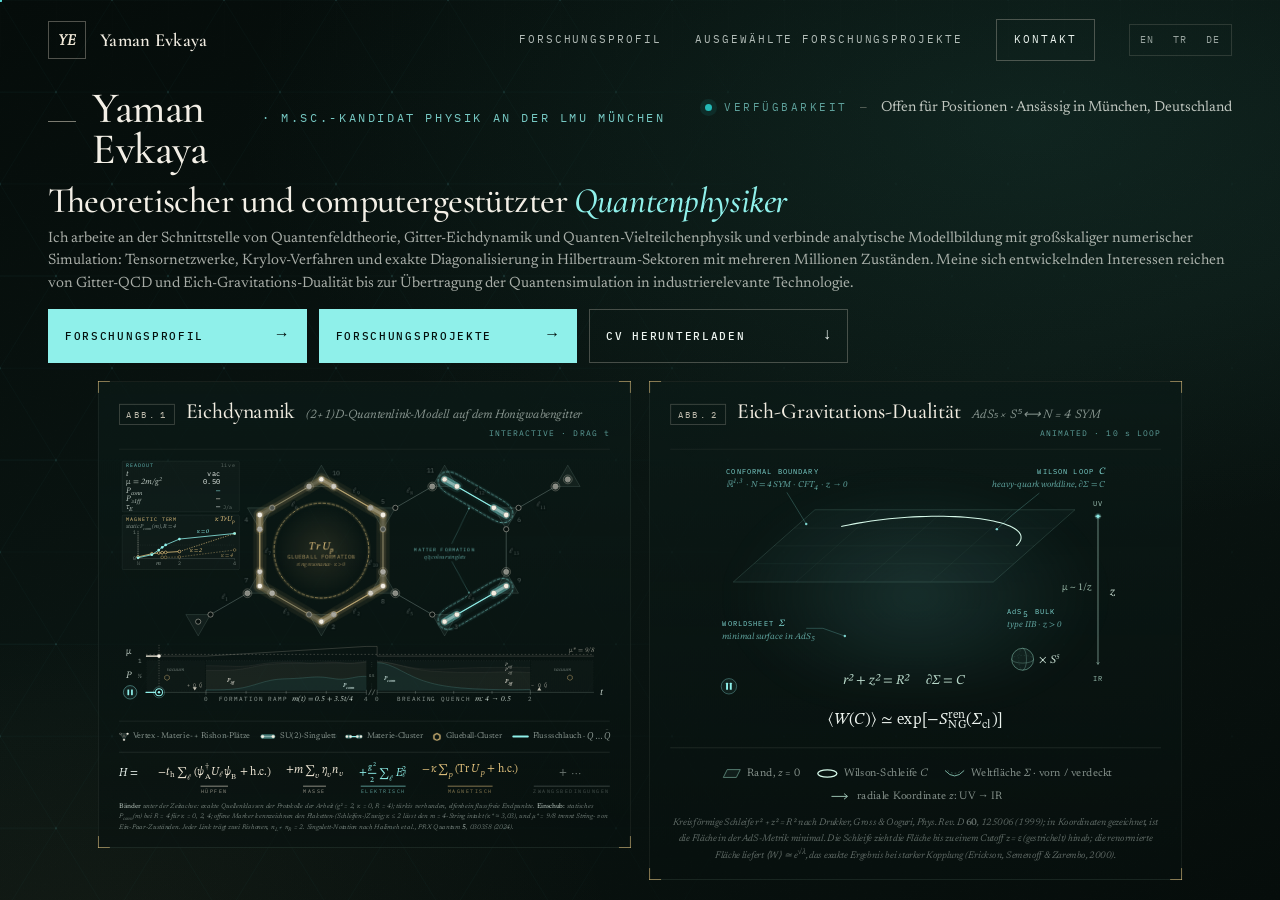
==== commit 9362d5f8: "One-screen landing, EN/TR/DE pages, autoplaying figures" ====
--- a/de/index.html
+++ b/de/index.html
@@ -534,7 +534,7 @@
       </div>
     </footer>
 
-    <script src="../assets/js/fig1.js?v=13" defer></script>
+    <script src="../assets/js/fig1.js?v=14" defer></script>
     <script src="../script.js?v=20261109-1"></script>
   </body>
 </html>
--- a/styles.css
+++ b/styles.css
@@ -1333,20 +1333,23 @@
   .hero { overflow: clip; min-height: 0; }
   .hero-copy { position: static; translate: none; max-width: none; margin: 0; text-align: left; display: grid; align-items: start;
     grid-template-columns: minmax(0, 1fr) auto; column-gap: 40px; grid-template-areas: "eyebrow status" "title title" "intro intro" "actions actions"; }
-  .eyebrow { grid-area: eyebrow; margin-bottom: 6px; justify-content: flex-start; }
+  .eyebrow { grid-area: eyebrow; margin-bottom: 14px; justify-content: flex-start; }
   .eyebrow { grid-template-columns: 28px auto auto; align-items: baseline; column-gap: 16px; }
   .eyebrow small { grid-column: auto; margin: 0; }
-  .hero-status { grid-area: status; max-width: none; margin: 8px 0 0; padding: 0; border: 0; justify-content: flex-end; justify-self: end; }
+  .hero-status { grid-area: status; max-width: none; margin: 10px 0 0; padding: 0; border: 0; justify-content: flex-end; justify-self: end; font-size: clamp(0.92rem, 0.8vw, 1.05rem); }
+  .hero-status-k { font-size: 0.7rem; }
+  .hero-status .signal-dot { width: 7px; height: 7px; }
   .hero h1 { grid-area: title; max-width: none; font-size: clamp(2rem, 2.8vw, 3.3rem); }
   .hero-theory-visual { transform-origin: top center; }
   .hero h1 em { display: inline; }
   .hero-intro { grid-area: intro; max-width: none; margin-top: 10px; font-size: clamp(0.94rem, 0.98vw, 1.08rem); line-height: 1.5; }
-  .hero-actions { grid-area: actions; flex-wrap: nowrap; justify-content: flex-start; gap: 12px; max-width: 44rem; margin: 14px 0 0; }
+  .hero-actions { grid-area: actions; flex-wrap: nowrap; justify-content: flex-start; gap: 12px; max-width: 50rem; margin: 14px 0 0; }
   .hero-actions .button { flex: 1 1 0; min-width: 0; justify-content: space-between; padding: 13px 16px; white-space: nowrap;
-    font-size: clamp(0.56rem, 0.44vw, 0.64rem); letter-spacing: 0.16em; }
+    font-size: clamp(0.66rem, 0.52vw, 0.76rem); letter-spacing: 0.16em; }
   .hero-theory-visual { max-width: none; width: 100%; justify-self: stretch; display: grid; grid-template-columns: repeat(2, minmax(0, 1fr)); gap: 20px; align-items: start; }
   .hero-theory-visual .theory-panel + .theory-panel { margin-top: 0 !important; }
-  .eyebrow strong { font-size: clamp(2rem, 2.8vw, 3.3rem); }
+  .eyebrow strong { font-size: clamp(2.4rem, 3.4vw, 4rem); }
+  .eyebrow small { font-size: clamp(0.74rem, 0.88vw, 1rem); white-space: nowrap; }
 }
 /* figure plates: one-line headers */
 @media (min-width: 821px) {
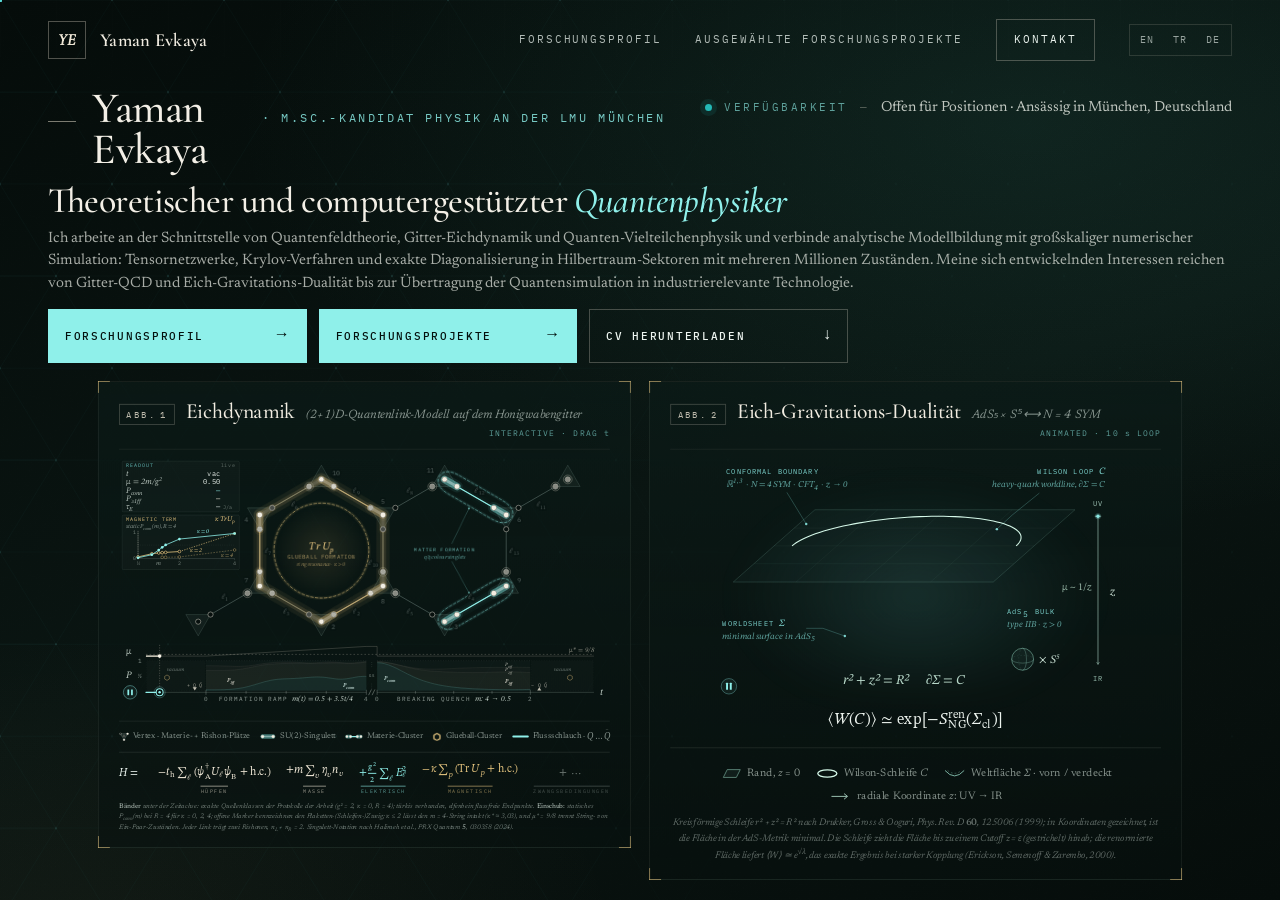
==== commit e9f2239b: "One-screen landing, EN/TR/DE pages, autoplaying figures" ====
--- a/de/index.html
+++ b/de/index.html
@@ -250,11 +250,6 @@
                 <p class="f1-note">Kreisförmige Schleife <i>r</i>² + <i>z</i>² = <i>R</i>² nach Drukker, Gross &amp; Ooguri, Phys. Rev. D <b>60</b>, 125006 (1999); in Koordinaten gezeichnet, ist die Fläche in der AdS-Metrik minimal. Die Schleife zieht die Fläche bis zu einem Cutoff <i>z</i> = <i>ε</i> (gestrichelt) hinab; die renormierte Fläche liefert ⟨<i>W</i>⟩ ≃ e<sup>√λ</sup>, das exakte Ergebnis bei starker Kopplung (Erickson, Semenoff &amp; Zarembo, 2000).</p>
               </figcaption>
             </figure>
-
-            <div class="diagram-references" aria-label="Wissenschaftliche Referenzen zu den Diagrammen">
-              <a href="#work" data-open-project="msc">Forschung auf endlichen Gittern ↗</a>
-              <a href="https://arxiv.org/abs/hep-th/9904191" target="_blank" rel="noopener">Wilson-Schleifen &amp; Minimalflächen ↗</a>
-            </div>
           </div>
         </div>
       </section>
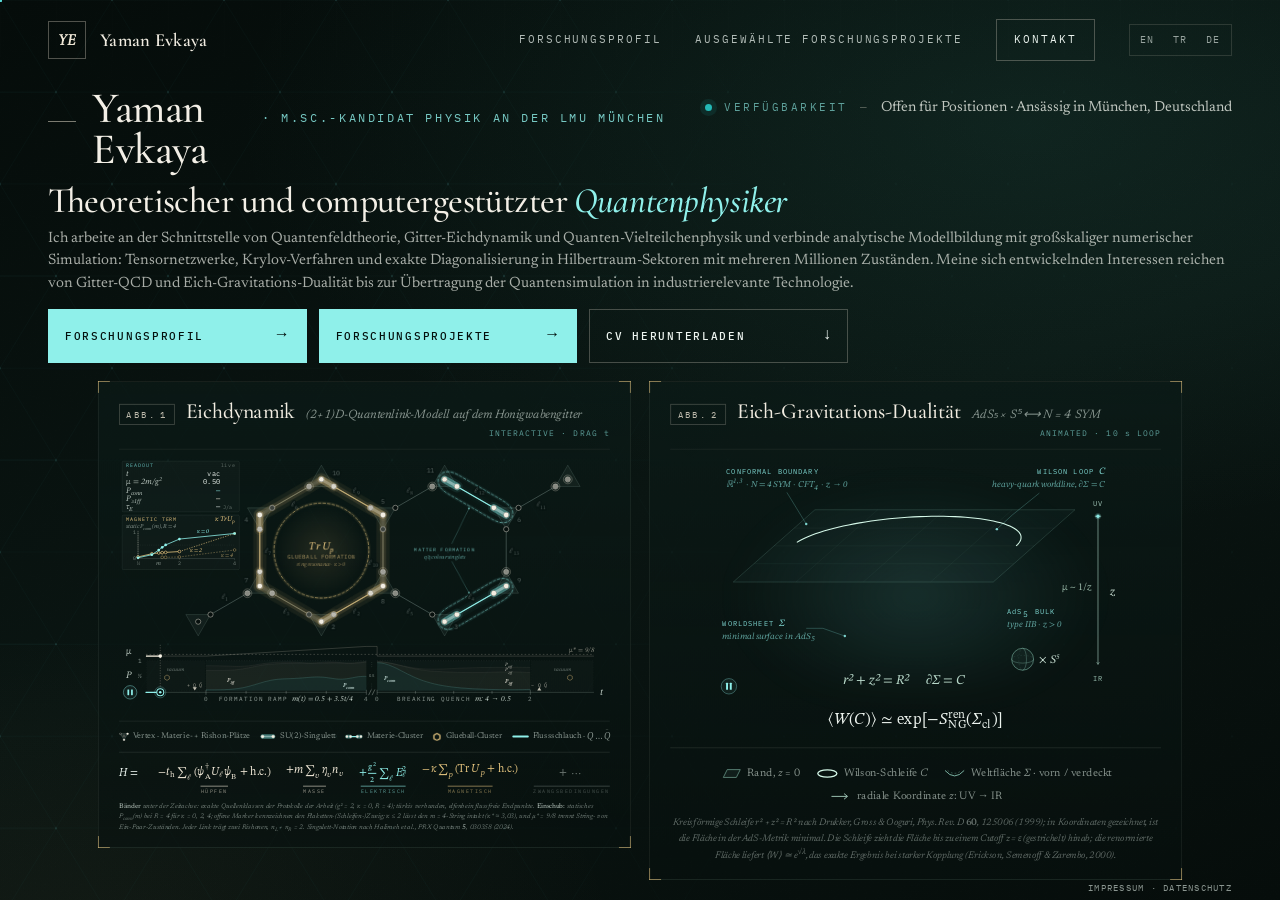
==== commit 5a40a6b3: "Impressum: note on pending c/o service address" ====
--- a/de/index.html
+++ b/de/index.html
@@ -30,7 +30,7 @@
     <link rel="icon" href="../assets/images/favicon.svg" type="image/svg+xml" />
     <link rel="icon" href="../assets/images/favicon-32.png" type="image/png" sizes="32x32" />
     <link rel="apple-touch-icon" href="../assets/images/apple-touch-icon.png" />
-    <link rel="stylesheet" href="../styles.css?v=20261109-1" />
+    <link rel="stylesheet" href="../styles.css?v=20261111-1" />
     <script type="application/ld+json">
       {
         "@context": "https://schema.org",
@@ -251,6 +251,7 @@
               </figcaption>
             </figure>
           </div>
+          <p class="hero-legal"><a href="impressum.html">Impressum</a> · <a href="datenschutz.html">Datenschutz</a></p>
         </div>
       </section>
 
@@ -523,7 +524,8 @@
         <div><strong>Yaman Evkaya</strong><span>Theoretische &amp; computergestützte Quantenphysik</span></div>
         <div class="footer-meta">
           <span>München, Deutschland</span>
-          <span>Aktualisiert <time data-updated datetime="2026-11-09">November 2026</time> · <a href="https://github.com/yevkaya/yevkaya.github.io" target="_blank" rel="noopener">Quelltext</a> · © <span data-year></span></span>
+          <span>Aktualisiert <time data-updated datetime="2026-11-11">November 2026</time> · <a href="https://github.com/yevkaya/yevkaya.github.io" target="_blank" rel="noopener">Quelltext</a> · © <span data-year></span></span>
+          <span class="footer-legal"><a href="impressum.html">Impressum</a> · <a href="datenschutz.html">Datenschutz</a></span>
         </div>
         <a href="#top">Nach oben ↑</a>
       </div>
--- a/styles.css
+++ b/styles.css
@@ -1611,4 +1611,18 @@
   .site-nav .lang-switch a { font-family: var(--mono); font-size: 0.82rem; letter-spacing: 0.16em; }
   .site-nav .lang-switch a[aria-current="page"] { color: #04110e; }
 }
+/* legal links (Impressum / privacy): footer on every view, compact line on the home view */
+.hero-legal { margin: 0; color: rgba(190, 202, 196, 0.72); font-family: var(--mono); font-size: 0.6rem; letter-spacing: 0.14em; text-transform: uppercase; text-align: center; }
+.hero-legal a { color: inherit; text-decoration: none; }
+.hero-legal a:hover, .hero-legal a:focus-visible { color: var(--mint); }
+.footer-legal { white-space: nowrap; }
+@media (min-width: 821px) {
+  .hero-grid { position: relative; }
+  .hero-legal { position: absolute; right: 0; bottom: 3px; line-height: 1; font-size: 0.56rem; text-align: right; }
+}
+@media (max-width: 820px) {
+  .hero-legal { margin: 18px 0 8px; }
+  .footer-grid > div.footer-meta { display: flex; grid-column: 1 / -1; order: 3; align-items: flex-start; text-align: left; }
+  .footer-meta > span:not(.footer-legal) { display: none; }
+}
 /* ===== END DESIGN SYSTEM v4 ===== */
